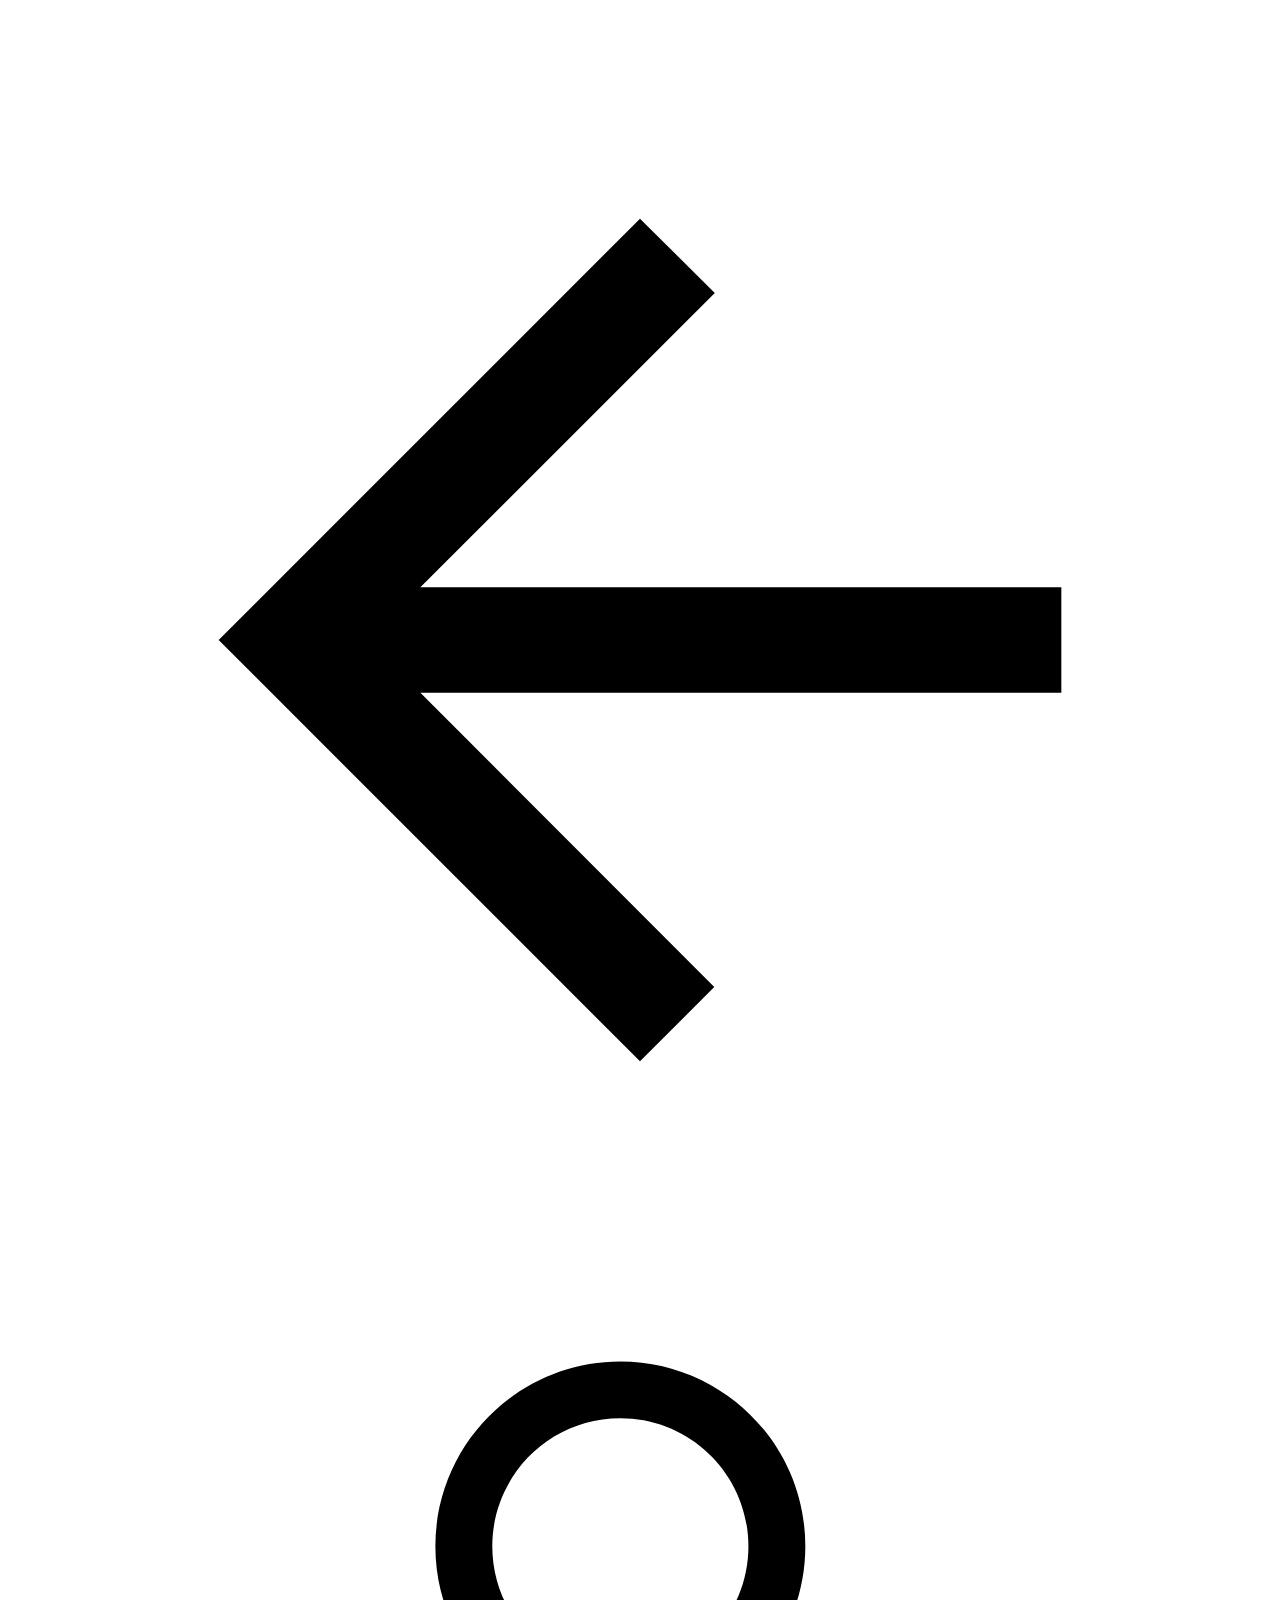
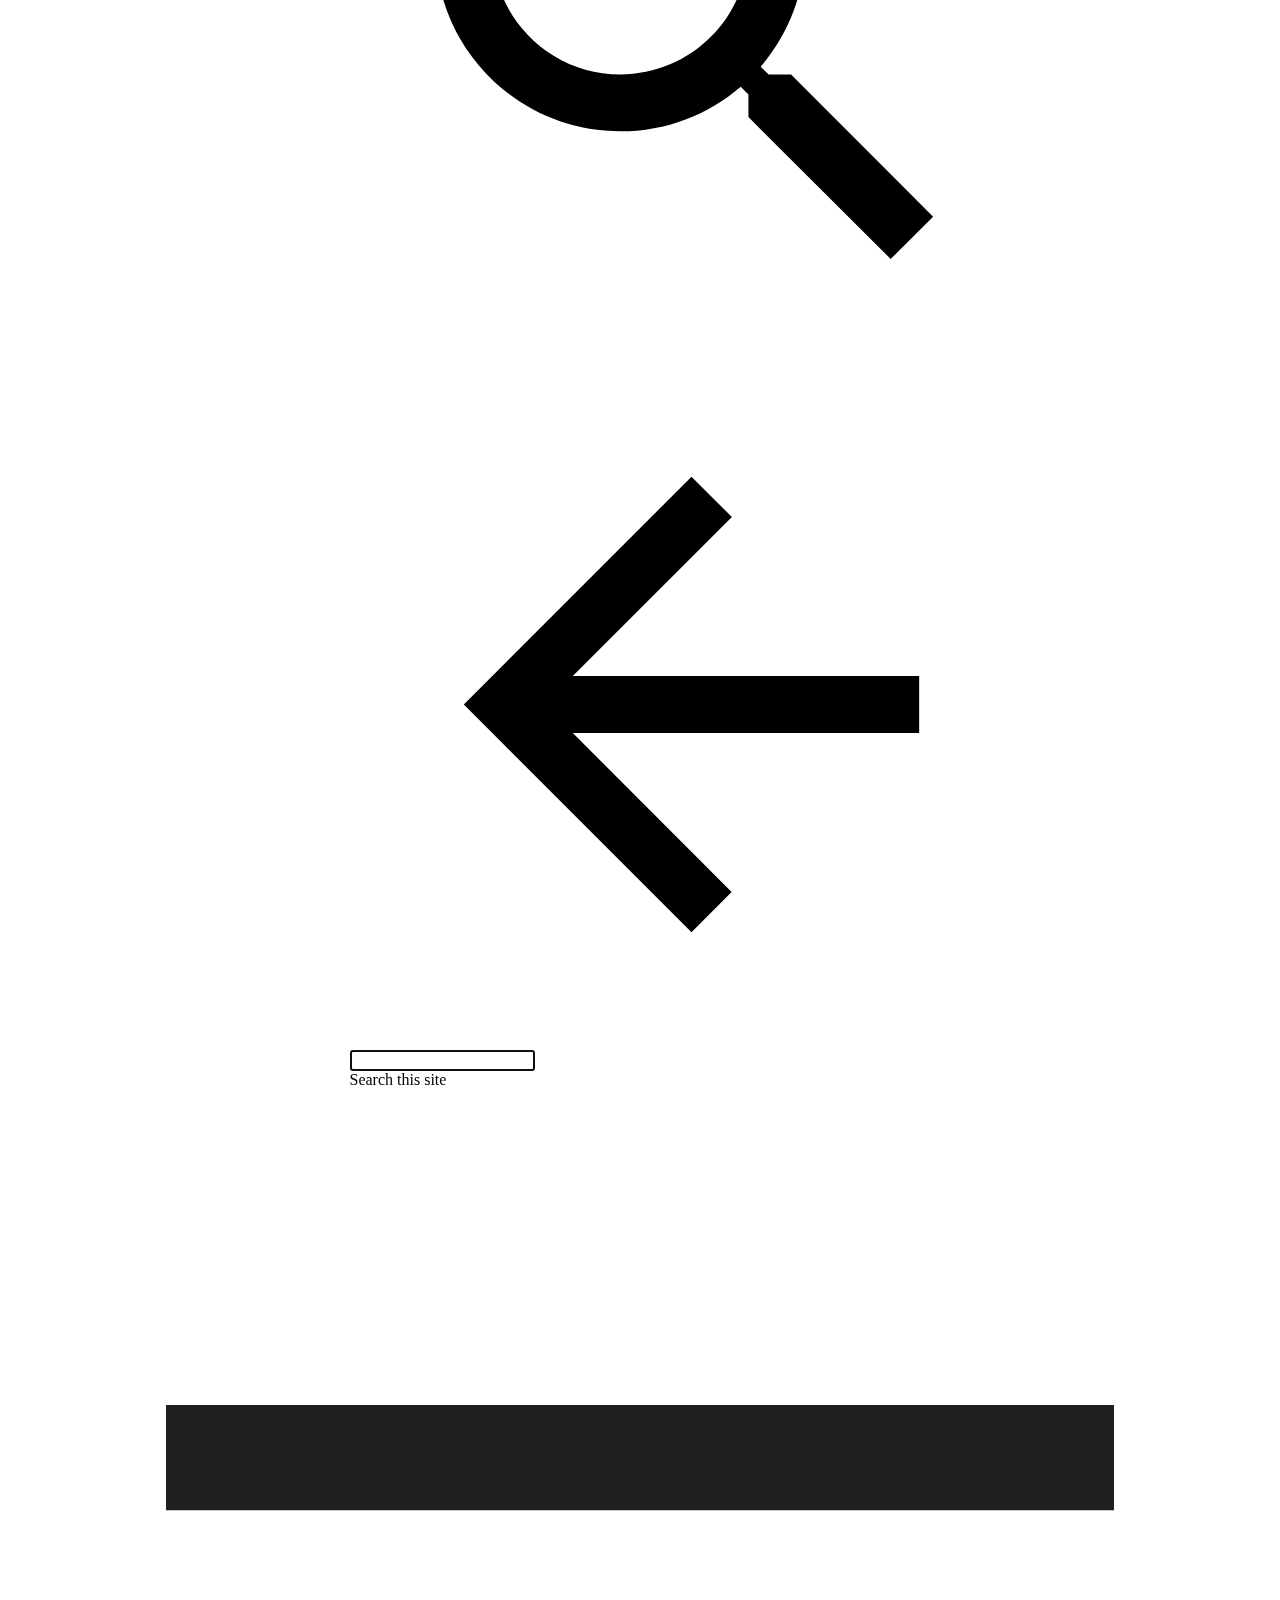
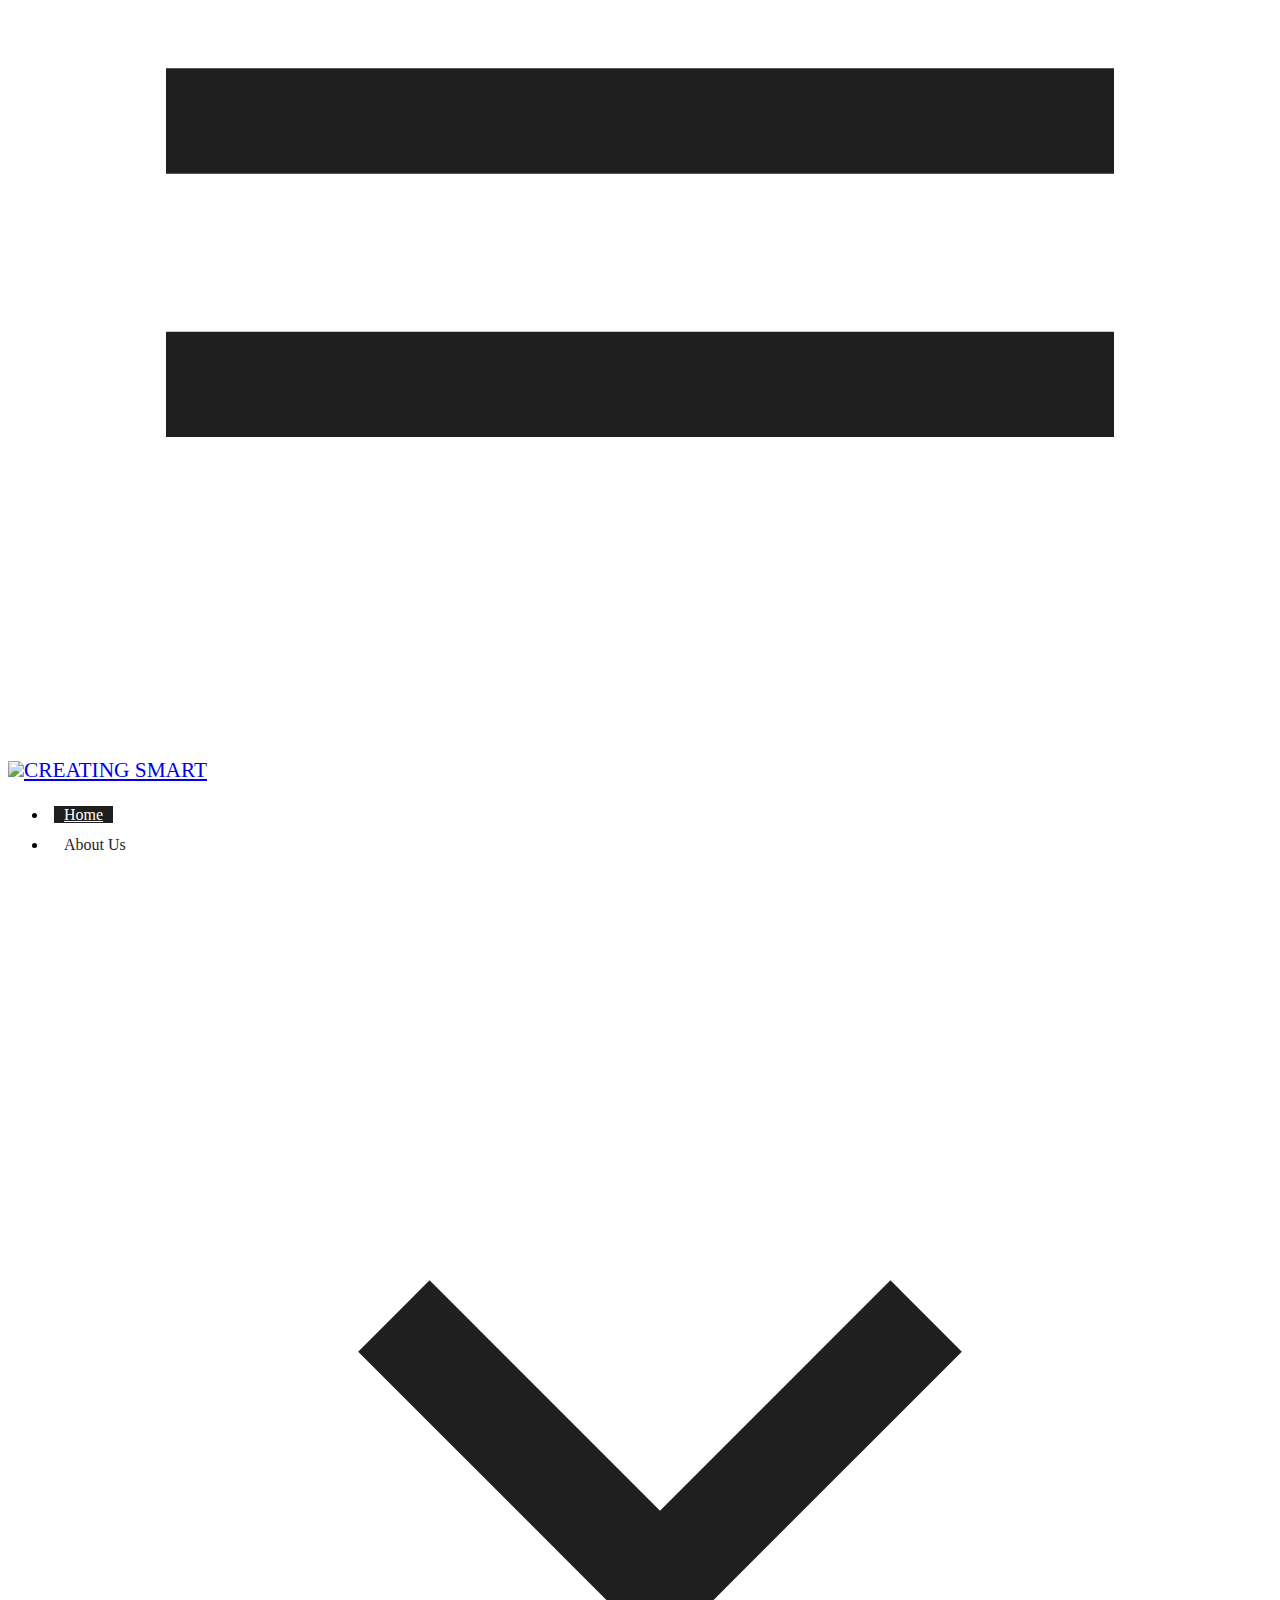
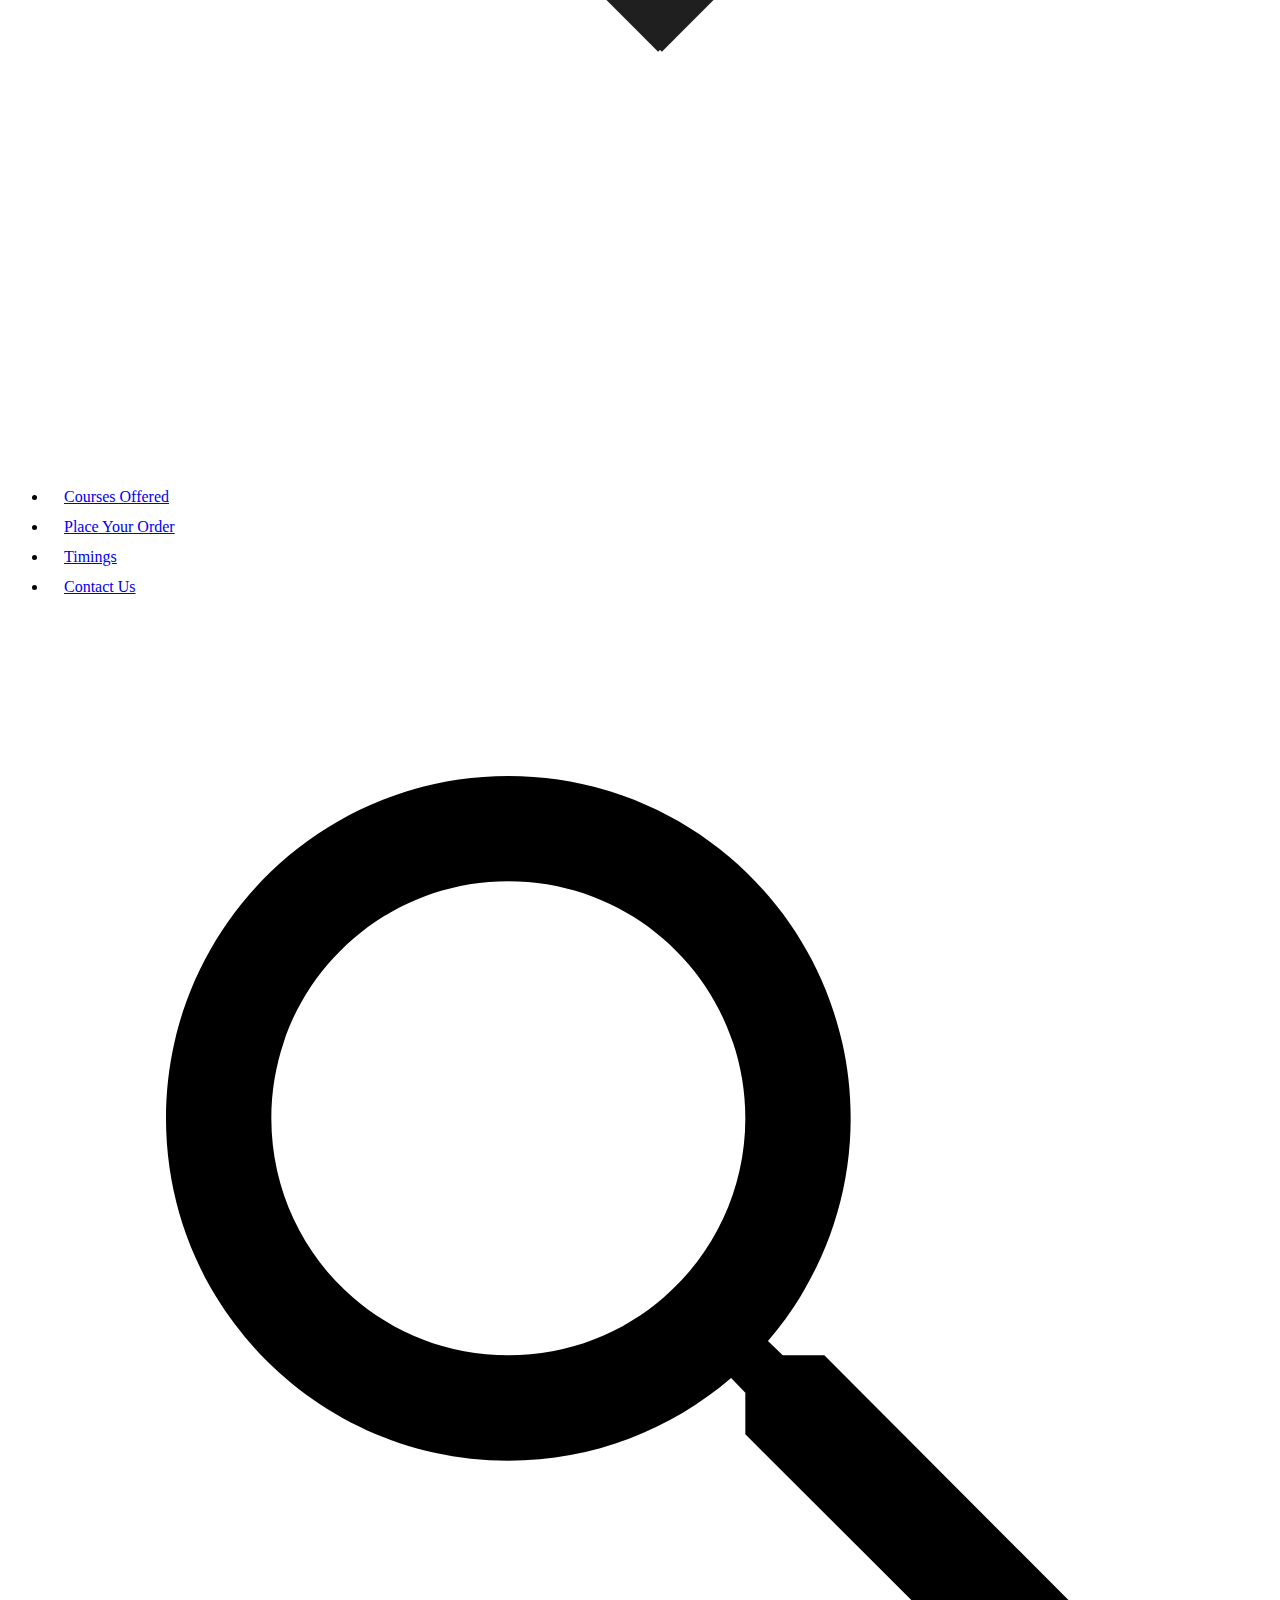
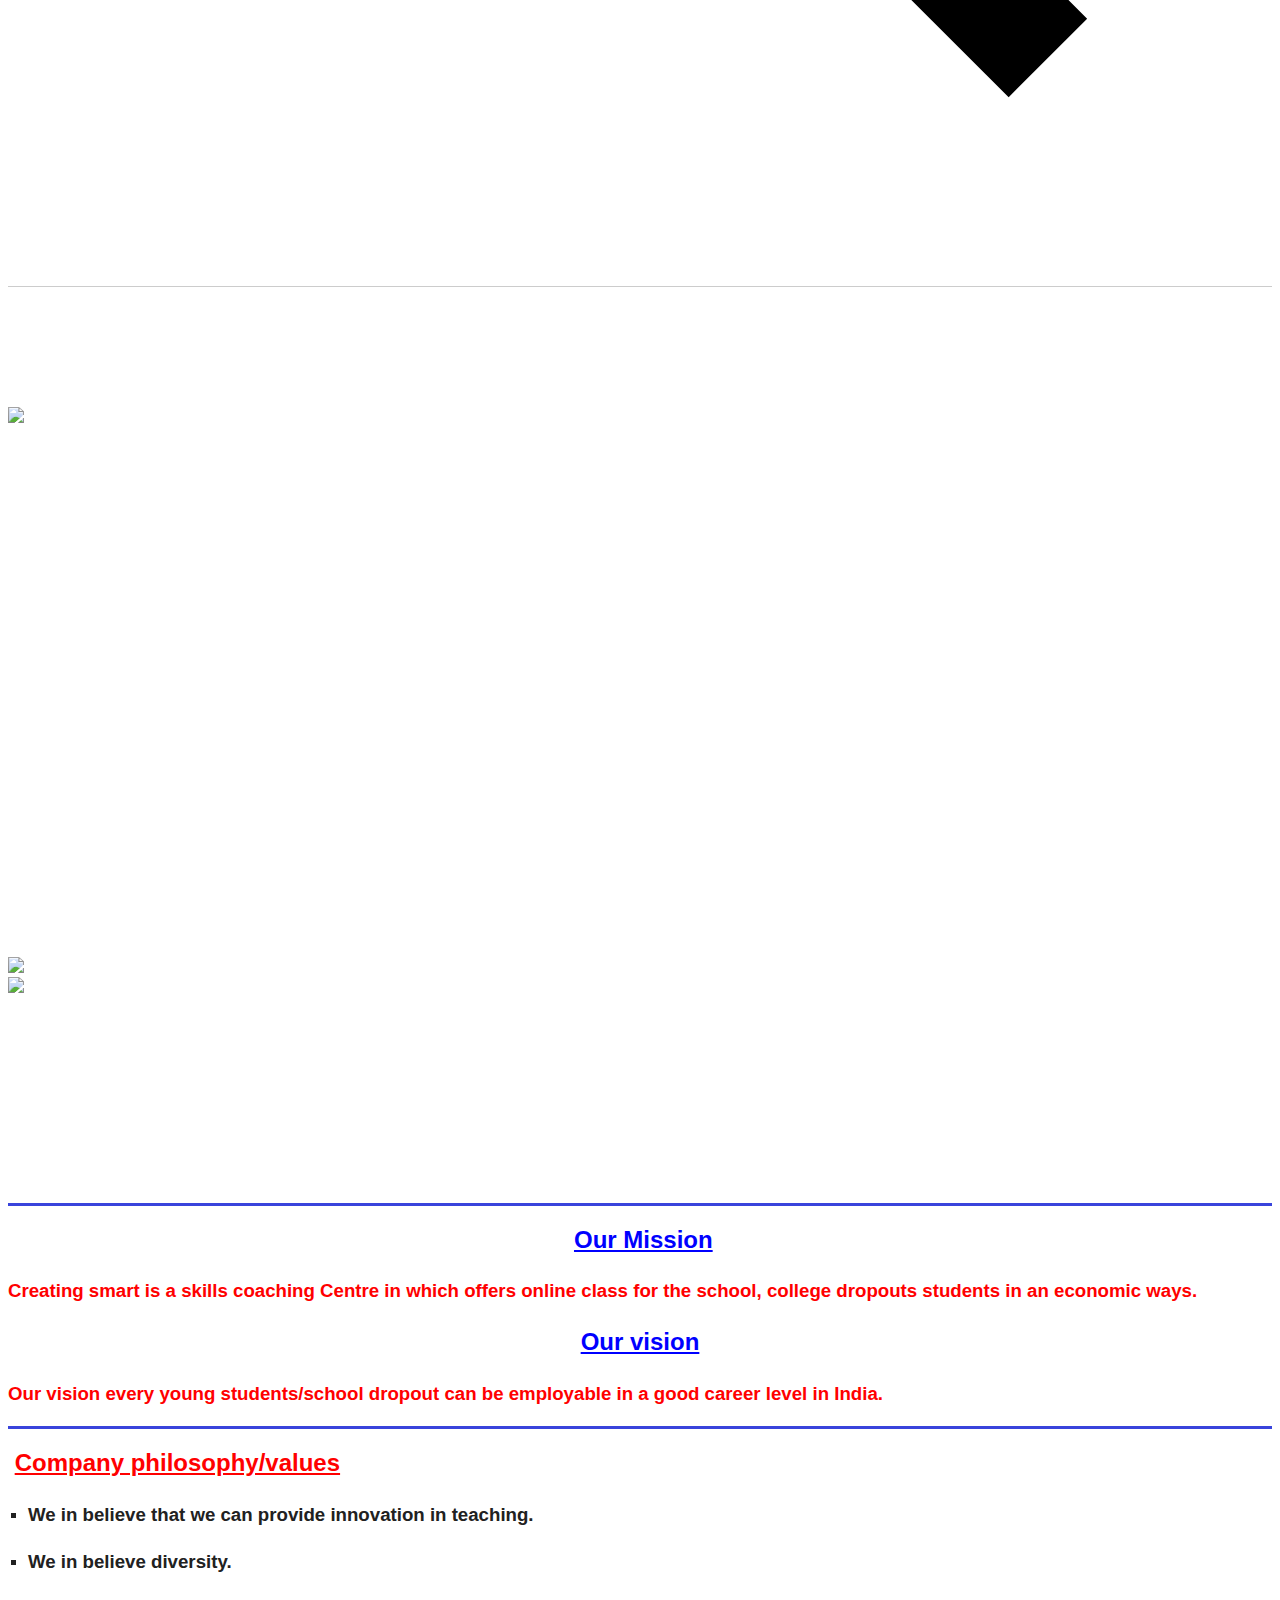
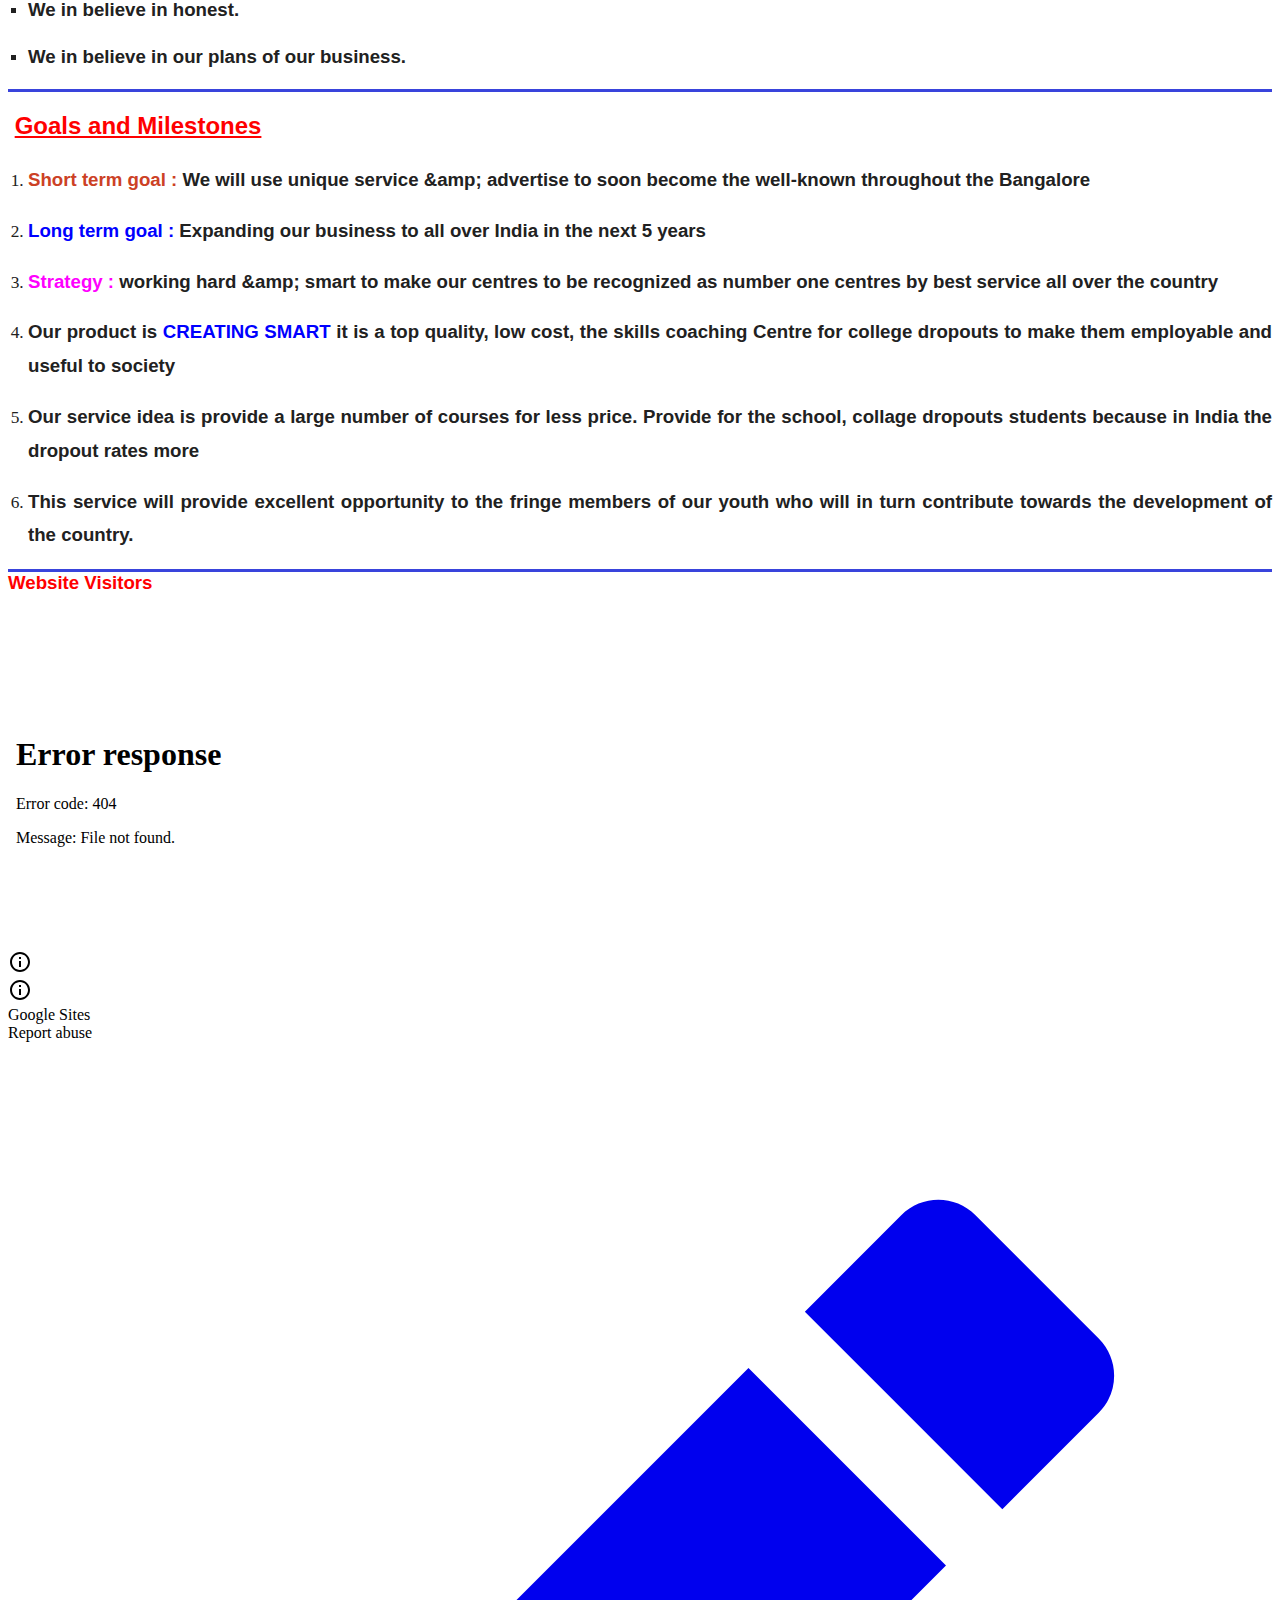
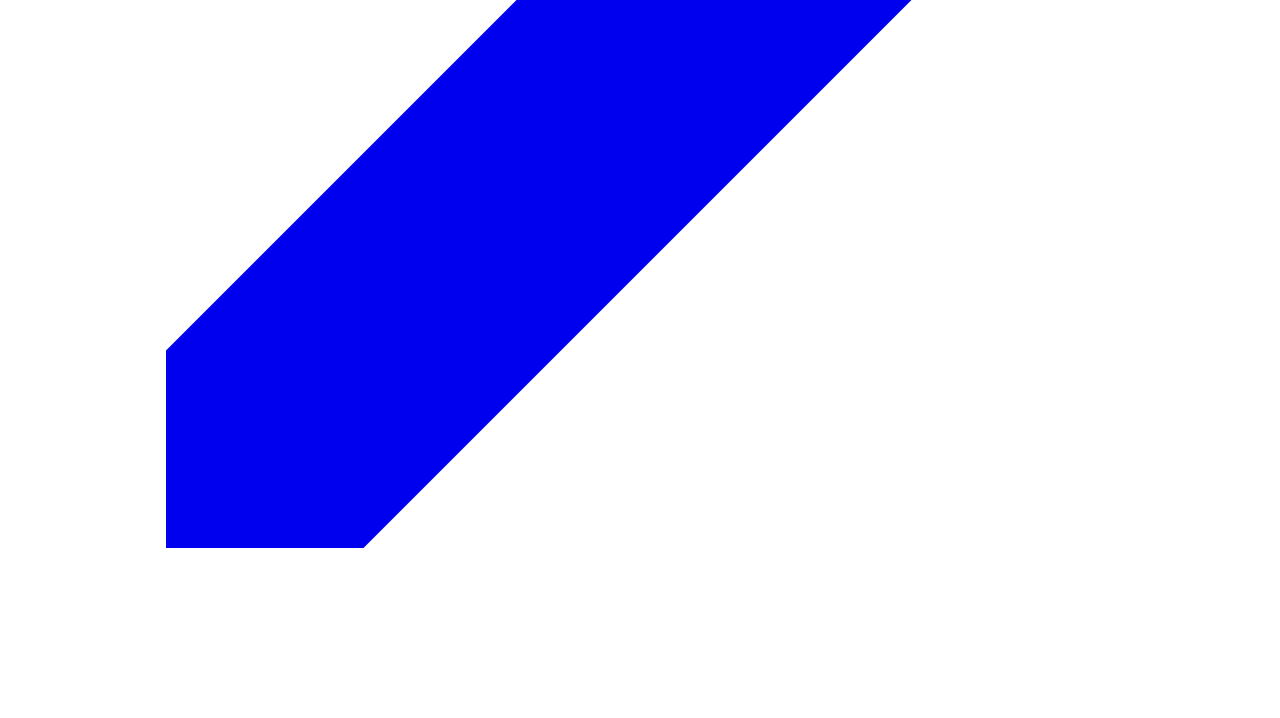
==== index.html @ b5cee9c7 "Add files via upload" ====
<!DOCTYPE html>
<!-- saved from url=(0053)https://sites.google.com/view/creating-smart-com/home -->
<html lang="en-GB" itemscope="" itemtype="http://schema.org/WebPage"><head><meta http-equiv="Content-Type" content="text/html; charset=UTF-8"><script src="./index_files/cb=gapi.loaded_1" nonce="" async=""></script><script src="./index_files/cb=gapi.loaded_0" nonce="" async=""></script><script nonce="">var DOCS_timing={}; DOCS_timing['sl']=new Date().getTime();</script><script nonce="">function _DumpException(e) {throw e;}</script><script nonce="">_docs_flag_initialData={"atari-emtpr":false,"atari-ebidm":true,"atari-ebids":true,"atari-edtm":true,"atari-eibrm":false,"atari-ectm":false,"atari-ects":false,"atari-ebam":false,"docs-text-elei":false,"docs-text-usc":true,"atari-bae":false,"docs-text-emmkc":false,"docs-text-etsrdpn":false,"docs-text-etsrds":false,"docs-text-erdfs":false,"docs-text-encps":false,"docs-text-eeves":false,"docs-text-endes":false,"docs-text-etocls":false,"docs-text-escpv":true,"docs-text-efts":false,"docs-text-ecfs":false,"docs-text-ecss":false,"docs-text-evs":false,"docs-text-etvs":false,"docs-text-etvls":false,"docs-text-ethples":false,"docs-text-echs":false,"docs-text-eessips":false,"docs-text-eesntps":false,"docs-text-eesss":false,"docs-text-etls":false,"docs-text-edctps":false,"docs-text-edctzs":false,"docs-text-eetsfem":false,"docs-text-eetpm":false,"docs-text-lns":false,"docs-text-edhcfs":false,"docs-text-ertkmcp":true,"docs-etshc":false,"docs-text-tbcb":2.0E7,"docs-text-ftls":true,"docs-efsmsdl":false,"docs-euoftm":false,"docs-text-etb":false,"docs-text-esbefr":false,"docs-text-etof":false,"docs-text-ipi":false,"docs-etbe":false,"docs-text-ehlb":false,"docs-text-epa":true,"docs-text-ecls":true,"docs-text-enbcr":false,"docs-text-svofc":false,"docs-sup":"","docs-eldi":false,"docs-eeii":false,"docs-dli":false,"docs-liap":"/logImpressions","ilcm":{"eui":"AHKXmL32AShxp2_3MviKknsvt77YBzjVOUv7NAApNjvJPzAUNWrp8PZZGbb8EPEj2j6jWCuSNd35","je":1,"sstu":1681846470579525,"si":"CLGqyKuWtP4CFcLITwod3kgOFA","gsc":null,"ei":[5703839,5704621,5706832,5706836,5707711,5735806,5737441,5737800,5738529,5740814,5743124,5747263,5748029,5752694,5753329,5754229,5754594,5760348,5760827,5762729,5764268,5765551,5766777,5767851,5770435,5773678,5774347,5776517,5776917,5777194,14101306,14101502,14101510,14101534,49369425,49372443,49375322,49376001,49378889,49451559,49453045,49472071,49474087,49512373,49622831,49623181,49624080,49644023,49648914,49654053,49700904,49765382,49816165,49822929,49823172,49824163,49837788,49839579,49842863,49898325,49924714,50022334,50127540,50166959,50168315,50174666,50224286,50263472,50291080,50313182,50322323,50347762,50455861,50468101],"crc":0,"cvi":[]},"docs-ccdil":false,"docs-eil":true,"docs-eoi":false,"info_params":{"token":"AHL0AtIN_1M708xyo_J7wq3D46eQuGZMNg:1681846470503"},"atari-jefp":"/_/view/jserror","docs-jern":"view","atari-rhpp":"/_/view","docs-eeytpgc":true,"docs-feytpgc":false,"docs-ecuach":false,"docs-cclt":2033,"docs-ecci":false,"docs-esi":false,"docs-eytpgcv":0}; _docs_flag_cek= null ; if (window['DOCS_timing']) {DOCS_timing['ifdld']=new Date().getTime();}</script><meta name="viewport" content="width=device-width, initial-scale=1"><meta http-equiv="X-UA-Compatible" content="IE=edge"><meta name="referrer" content="strict-origin-when-cross-origin"><link rel="icon" href="https://lh4.googleusercontent.com/TQi5R225EiyF4fzJp82JANGHtv7WZdp-PP_KTDg8T41dUvfLJlnlsFz-GsJU54sRblmxN0y9GPeOIJPhYAp_M8Z5-kVVkFNn6RFHr5oSchVSxxA"><meta property="og:title" content="CREATING SMART"><meta property="og:type" content="website"><meta property="og:url" content="https://sites.google.com/view/creating-smart-com/home"><meta property="og:description" content="EXECUTIVE SUMMARY
"><meta itemprop="name" content="CREATING SMART"><meta itemprop="description" content="EXECUTIVE SUMMARY
"><meta itemprop="url" content="https://sites.google.com/view/creating-smart-com/home"><meta itemprop="thumbnailUrl" content="https://lh6.googleusercontent.com/H7VBA5nGLVEiIwGWvSmyDWpiTeGuT1wK4qwZ_gGqwZ9768QZY8skmjBUwNfn01PwHdK7lKZwQ8cbeM8Uf-yXVmo=w16383"><meta itemprop="image" content="https://lh6.googleusercontent.com/H7VBA5nGLVEiIwGWvSmyDWpiTeGuT1wK4qwZ_gGqwZ9768QZY8skmjBUwNfn01PwHdK7lKZwQ8cbeM8Uf-yXVmo=w16383"><meta itemprop="imageUrl" content="https://lh6.googleusercontent.com/H7VBA5nGLVEiIwGWvSmyDWpiTeGuT1wK4qwZ_gGqwZ9768QZY8skmjBUwNfn01PwHdK7lKZwQ8cbeM8Uf-yXVmo=w16383"><meta property="og:image" content="https://lh6.googleusercontent.com/H7VBA5nGLVEiIwGWvSmyDWpiTeGuT1wK4qwZ_gGqwZ9768QZY8skmjBUwNfn01PwHdK7lKZwQ8cbeM8Uf-yXVmo=w16383"><link href="./index_files/css" rel="stylesheet" nonce=""><link href="./index_files/css(1)" rel="stylesheet" nonce=""><link href="./index_files/css(2)" rel="stylesheet" nonce=""><style nonce="">@media only screen and (max-width: 479px){.FdCeP{font-size: 33.0pt;}}@media only screen and (min-width: 480px) and (max-width: 767px){.FdCeP{font-size: 41.0pt;}}@media only screen and (min-width: 768px) and (max-width: 1279px){.FdCeP{font-size: 48.0pt;}}@media only screen and (min-width: 1280px){.FdCeP{font-size: 48.0pt;}}@media only screen and (max-width: 479px){.jgG6ef{font-size: 17.0pt;}}@media only screen and (min-width: 480px) and (max-width: 767px){.jgG6ef{font-size: 17.0pt;}}@media only screen and (min-width: 768px) and (max-width: 1279px){.jgG6ef{font-size: 18.0pt;}}@media only screen and (min-width: 1280px){.jgG6ef{font-size: 18.0pt;}}</style><link rel="stylesheet" href="./index_files/rs=AGEqA5nuY2bdIAWzHWG1XfqrLDfnnaXmgg" data-id="_cl" nonce=""><script nonce=""></script><title>CREATING SMART</title><style jsname="ptDGoc" nonce="">.ImnMyf{background-color: rgba(255,255,255,1); color: rgba(33,33,33,1);}.Vs12Bd{background-color: rgba(244,244,244,1); color: rgba(8,21,211,1);}.S5d9Rd{background-color: rgba(8,21,211,1); color: rgba(255,255,255,1);}.O13XJf{height: 340px; padding-bottom: 56px; padding-top: 56px;}.O13XJf .IFuOkc{background-image: url(https://ssl.gstatic.com/atari/images/impression-header.png);}.O13XJf .IFuOkc:before{background-color: rgba(33,33,33,1); opacity: 0.5; display: block;}.O13XJf .zfr3Q{color: rgba(255,255,255,1);}.O13XJf .qnVSj{color: rgba(255,255,255,1);}.O13XJf .Glwbz{color: rgba(255,255,255,1);}.O13XJf .qLrapd{color: rgba(255,255,255,1);}.O13XJf .aHM7ed{color: rgba(255,255,255,1);}.O13XJf .NHD4Gf{color: rgba(255,255,255,1);}.O13XJf .QmpIrf{background-color: rgba(255,255,255,1); border-color: rgba(8,21,211,1); color: rgba(8,21,211,1); font-family: Bitter; font-size: 13pt; line-height: 22px;}@media only screen and (max-width: 479px){.O13XJf .QmpIrf{font-size: 13pt;}}@media only screen and (min-width: 480px) and (max-width: 767px){.O13XJf .QmpIrf{font-size: 13pt;}}@media only screen and (max-width: 479px){.O13XJf{height: 250px;}}.SBrW1{height: 430px; padding-bottom: 120px; padding-top: 120px;}.Wew9ke{fill: rgba(255,255,255,1);}.YTv4We.chg4Jd:focus:before{border-color: rgba(31,31,31,1); display: block;}.KJll8d{background-color: rgba(255,255,255,1);}.fOU46b .YSH9J{color: rgba(255,255,255,1);}.fOU46b .iWs3gf.chg4Jd:focus{background-color: rgba(255,255,255,0.1199999973);}.fOU46b .Mz8gvb{color: rgba(255,255,255,1);}.fOU46b .Mz8gvb.chg4Jd:focus:before{border-color: rgba(255,255,255,1); display: block;}.fOU46b .G8QRnc .Mz8gvb{color: rgba(31,31,31,1);}.fOU46b .G8QRnc .Mz8gvb.chg4Jd:focus:before{border-color: rgba(31,31,31,1); display: block;}.fOU46b .G8QRnc .YSH9J{color: rgba(31,31,31,1);}.fOU46b .G8QRnc .KJll8d{background-color: rgba(31,31,31,1);}.fOU46b .usN8rf .YSH9J{color: rgba(31,31,31,1);}.fOU46b .usN8rf .KJll8d{background-color: rgba(31,31,31,1);}.fOU46b .usN8rf .Mz8gvb{color: rgba(31,31,31,1);}.fOU46b .aCIEDd .YSH9J{color: rgba(8,21,211,1);}.fOU46b .aCIEDd .KJll8d{background-color: rgba(8,21,211,1);}.fOU46b .aCIEDd .Mz8gvb{color: rgba(8,21,211,1);}.fOU46b .a3ETed .YSH9J{color: rgba(255,255,255,1);}.fOU46b .a3ETed .KJll8d{background-color: rgba(255,255,255,1);}.fOU46b .a3ETed .Mz8gvb{color: rgba(255,255,255,1);}.fOU46b .zDUgLc{opacity: 0;}.fOU46b .LBrwzc .zDUgLc{opacity: 1; border-bottom-style: none;}.fOU46b .GBy4H .zDUgLc{opacity: 1;}@media only screen and (min-width: 1280px){.XeSM4.b2Iqye.fOU46b .LBrwzc .tCHXDc{color: rgba(255,255,255,1);}}.XeSM4.b2Iqye.fOU46b .LBrwzc .iWs3gf.chg4Jd:focus{background-color: rgba(255,255,255,0.1199999973);}@media only screen and (min-width: 1280px){.KuNac.b2Iqye.fOU46b .GBy4H .tCHXDc{color: rgba(31,31,31,1);}}.KuNac.b2Iqye.fOU46b .GBy4H .iWs3gf.chg4Jd:focus{background-color: rgba(31,31,31,0.1199999973);}@media only screen and (min-width: 1280px){.KuNac.yMcSQd.fOU46b .GBy4H .tCHXDc{color: rgba(255,255,255,1);}}.KuNac.yMcSQd.fOU46b .iWs3gf.chg4Jd:focus{background-color: rgba(255,255,255,0.1199999973);}@media only screen and (min-width: 1280px){.XeSM4.yMcSQd.fOU46b .LBrwzc .tCHXDc{color: rgba(31,31,31,1);}}.XeSM4.yMcSQd.fOU46b .LBrwzc .iWs3gf.chg4Jd:focus{background-color: rgba(31,31,31,0.1199999973);}.LBrwzc .oNsfjf{color: rgba(31,31,31,1);}.LBrwzc .YSH9J{color: rgba(31,31,31,1);}.LBrwzc .YTv4We.chg4Jd:focus:before{border-color: rgba(31,31,31,1); display: block;}.LBrwzc .oNsfjf.Zjiec{color: rgba(31,31,31,1);}.LBrwzc .zDUgLc{border-bottom-color: rgba(204,204,204,1); border-bottom-width: 1px; border-bottom-style: solid;}.GBy4H .oNsfjf{color: rgba(255,255,255,1);}.GBy4H .YSH9J{color: rgba(255,255,255,1);}.GBy4H .YTv4We.chg4Jd:focus:before{border-color: rgba(255,255,255,1); display: block;}.GBy4H .wgxiMe{background-color: rgba(0,0,0,1);}.GBy4H .oNsfjf.Zjiec{color: rgba(255,255,255,1);}.JzO0Vc{background-color: rgba(247,247,247,1);}.M63kCb{background-color: rgba(255,255,255,1);}.zfr3Q{font-family: Bitter; color: rgba(33,33,33,1); font-size: 13pt; line-height: 1.6; margin-top: 15px;}.qnVSj{color: rgba(33,33,33,1);}.Glwbz{color: rgba(33,33,33,1);}.dhtgD{text-decoration: underline;}.dhtgD:hover{color: rgba(8,21,211,1);}.dhtgD:active{color: rgba(8,21,211,1);}.duRjpb{font-family: Bitter; font-size: 38pt; line-height: 1.23; font-weight: 400; color: rgba(31,31,31,1); margin-top: 20px; text-transform: none;}.Ap4VC{margin-bottom: -20px;}.qLrapd{color: rgba(31,31,31,1);}.JYVBee{font-family: Bitter; font-size: 29pt; line-height: 1.42; font-weight: 400; color: rgba(31,31,31,1); margin-top: 20px; text-transform: none;}.CobnVe{margin-bottom: -20px;}.aHM7ed{color: rgba(31,31,31,1);}.OmQG5e{font-family: Bitter; font-size: 18pt; line-height: 1.3; margin-top: 20px; font-weight: 400; color: rgba(8,21,211,1);}.GV3q8e{margin-bottom: -20px;}.NHD4Gf{color: rgba(8,21,211,1);}.duRjpb .OUGEr{color: rgba(31,31,31,1);}.JYVBee .OUGEr{color: rgba(31,31,31,1);}.OmQG5e .OUGEr{color: rgba(8,21,211,1);}.TMjjoe{font-family: Bitter; font-size: 9pt; line-height: 1.2; margin-top: 0px;}.rysYnb{background-color: rgba(247,247,247,1); padding-left: 50px; width: 256px;}.Zjiec{font-family: Bitter; font-weight: 400; font-size: 20pt; line-height: 1.2; margin-top: 48px; margin-left: 48px; margin-bottom: 62px; margin-right: 32px;}.oNsfjf.Zjiec{color: rgba(8,21,211,1);}.XMyrgf{margin-top: 48px; margin-left: 48px; margin-bottom: 0px; margin-right: 32px;}.PsKE7e{font-family: Bitter; font-weight: 400; font-size: 12pt; padding-left: 6px; padding-right: 6px;}.rysYnb .mohMlc:hover{background-color: rgba(0,0,0,1);}.lhZOrc .aJHbb{background-color: rgba(31,31,31,1); color: rgba(255,255,255,1);}.oNsfjf{color: rgba(31,31,31,1);}.YSH9J{color: rgba(31,31,31,1);}.iWs3gf.chg4Jd:focus{background-color: rgba(31,31,31,0.1199999973);}.zDUgLc{background-color: rgba(255,255,255,1); opacity: 1;}.TlfmSc{font-family: Bitter; font-weight: 400; font-size: 16pt; line-height: 1.26;}.u5fiyc{line-height: 1.88;}.jgXgSe{font-family: Bitter; font-weight: 400; font-size: 12pt; line-height: 1.88; padding-left: 10px; padding-right: 10px;}.lhZOrc{font-weight: 600;}.M9vuGd .jgXgSe{background-color: rgba(31,31,31,1); color: rgba(255,255,255,1);}.eWDljc{background-color: rgba(247,247,247,1); padding-bottom: 28px;}.IKA38e{padding-left: 36px; margin-top: 20px;}.hDrhEe{font-family: Bitter; margin-left: 12px; margin-right: 12px; padding-right: 6px; padding-left: 6px; display: inline-block; max-width: 90%;}.baH5ib .hDrhEe{margin-left: 4px; padding-left: 6px;}.iwQgFb{background-color: rgba(8,21,211,1); opacity: 0.8; height: 3px; margin-top: 8px;}.ySLm4c{font-family: Bitter;}.CbiMKe{background-color: rgba(8,21,211,1);}.QmpIrf{background-color: rgba(8,21,211,1); border-color: rgba(255,255,255,1); color: rgba(255,255,255,1); font-family: Bitter; font-size: 13pt; line-height: 22px;}.qeLZfd:before{background-color: rgba(237,237,237,1); display: block;}.qeLZfd .iwQgFb{background-color: rgba(8,21,211,1); opacity: 1;}.qeLZfd .dhtgD:hover{color: rgba(8,21,211,1);}.qeLZfd .duRjpb{color: rgba(8,21,211,1);}.qeLZfd .qLrapd{color: rgba(8,21,211,1);}.qeLZfd .JYVBee{color: rgba(8,21,211,1);}.qeLZfd .aHM7ed{color: rgba(8,21,211,1);}.qeLZfd .OmQG5e{color: rgba(8,21,211,1);}.qeLZfd .NHD4Gf{color: rgba(8,21,211,1);}.qeLZfd .duRjpb .OUGEr{color: rgba(8,21,211,1);}.qeLZfd .JYVBee .OUGEr{color: rgba(8,21,211,1);}.qeLZfd .OmQG5e .OUGEr{color: rgba(8,21,211,1);}.lQAHbd:before{background-color: rgba(8,21,211,1); display: block;}.lQAHbd .iwQgFb{background-color: rgba(255,255,255,1); opacity: 1;}.lQAHbd .QmpIrf{background-color: rgba(255,255,255,1); border-color: rgba(8,21,211,1); color: rgba(8,21,211,1); font-family: Bitter; font-size: 13pt; line-height: 22px;}.lQAHbd .CbiMKe{background-color: rgba(255,255,255,1);}@media only screen and (max-width: 479px){.lQAHbd .QmpIrf{font-size: 13pt;}}@media only screen and (min-width: 480px) and (max-width: 767px){.lQAHbd .QmpIrf{font-size: 13pt;}}.lQAHbd .zfr3Q{color: rgba(255,255,255,1);}.lQAHbd .qnVSj{color: rgba(255,255,255,1);}.lQAHbd .Glwbz{color: rgba(255,255,255,1);}.lQAHbd .dhtgD:hover{color: rgba(255,255,255,1); opacity: 0.7;}.lQAHbd .duRjpb{color: rgba(255,255,255,1);}.lQAHbd .qLrapd{color: rgba(255,255,255,1);}.lQAHbd .JYVBee{color: rgba(255,255,255,1);}.lQAHbd .aHM7ed{color: rgba(255,255,255,1);}.lQAHbd .OmQG5e{color: rgba(255,255,255,1);}.lQAHbd .NHD4Gf{color: rgba(255,255,255,1);}.lQAHbd .duRjpb .OUGEr{color: rgba(255,255,255,1);}.lQAHbd .JYVBee .OUGEr{color: rgba(255,255,255,1);}.lQAHbd .OmQG5e .OUGEr{color: rgba(255,255,255,1);}.IFuOkc .dhtgD:hover{color: rgba(8,21,211,1);}.LB7kq .dhtgD:hover{color: rgba(8,21,211,1);}.LB7kq .baZpAe .duRjpb{padding-bottom: 20px;}.LB7kq .duRjpb:not(.TYR86d):first-child:before{border-bottom-width: 12px; border-bottom-style: solid; border-bottom-color: rgba(8,21,211,1); display: block;}.LB7kq .duRjpb{font-size: 60pt; line-height: 1.2; font-weight: 400; padding-bottom: 20px;}@media only screen and (max-width: 479px){.LB7kq .duRjpb{font-size: 39pt;}}@media only screen and (min-width: 480px) and (max-width: 767px){.LB7kq .duRjpb{font-size: 51pt;}}.LB7kq .JYVBee{font-size: 29pt; line-height: 1.18;}@media only screen and (max-width: 479px){.LB7kq .JYVBee{font-size: 22pt;}}@media only screen and (min-width: 480px) and (max-width: 767px){.LB7kq .JYVBee{font-size: 26pt;}}.gk8rDe .duRjpb{font-size: 48pt;}@media only screen and (max-width: 479px){.gk8rDe .duRjpb{font-size: 32pt;}}@media only screen and (min-width: 480px) and (max-width: 767px){.gk8rDe .duRjpb{font-size: 41pt;}}.cJgDec .zfr3Q{color: rgba(255,255,255,1);}.cJgDec .zfr3Q .OUGEr{color: rgba(255,255,255,1);}.cJgDec .qnVSj{color: rgba(255,255,255,1);}.cJgDec .Glwbz{color: rgba(255,255,255,1);}.cJgDec .qLrapd{color: rgba(255,255,255,1);}.cJgDec .aHM7ed{color: rgba(255,255,255,1);}.cJgDec .NHD4Gf{color: rgba(255,255,255,1);}.cJgDec .IFuOkc:before{background-color: rgba(33,33,33,1); opacity: 0.5; display: block;}.cJgDec .QmpIrf{background-color: rgba(255,255,255,1); border-color: rgba(8,21,211,1); color: rgba(8,21,211,1); font-family: Bitter; font-size: 13pt; line-height: 22px;}@media only screen and (max-width: 479px){.cJgDec .QmpIrf{font-size: 13pt;}}@media only screen and (min-width: 480px) and (max-width: 767px){.cJgDec .QmpIrf{font-size: 13pt;}}.tpmmCb .zfr3Q{color: rgba(31,31,31,1);}.tpmmCb .zfr3Q .OUGEr{color: rgba(31,31,31,1);}.tpmmCb .qnVSj{color: rgba(31,31,31,1);}.tpmmCb .Glwbz{color: rgba(31,31,31,1);}.tpmmCb .qLrapd{color: rgba(31,31,31,1);}.tpmmCb .aHM7ed{color: rgba(31,31,31,1);}.tpmmCb .NHD4Gf{color: rgba(31,31,31,1);}.tpmmCb .IFuOkc:before{background-color: rgba(255,255,255,1); display: block;}.tpmmCb .Wew9ke{fill: rgba(31,31,31,1);}.tpmmCb .QmpIrf{background-color: rgba(255,255,255,1); border-color: rgba(8,21,211,1); color: rgba(8,21,211,1); font-family: Bitter; font-size: 13pt; line-height: 22px;}@media only screen and (max-width: 479px){.tpmmCb .QmpIrf{font-size: 13pt;}}@media only screen and (min-width: 480px) and (max-width: 767px){.tpmmCb .QmpIrf{font-size: 13pt;}}.gk8rDe{padding-top: 60px;}.gk8rDe .zfr3Q{color: rgba(31,31,31,1);}.gk8rDe .OmQG5e{color: rgba(31,31,31,1);}.gk8rDe .NHD4Gf{color: rgba(31,31,31,1);}.gk8rDe .QmpIrf{background-color: rgba(8,21,211,1); border-color: rgba(255,255,255,1); color: rgba(255,255,255,1); font-family: Bitter; font-size: 13pt; line-height: 22px;}@media only screen and (max-width: 479px){.gk8rDe .QmpIrf{font-size: 13pt;}}@media only screen and (min-width: 480px) and (max-width: 767px){.gk8rDe .QmpIrf{font-size: 13pt;}}@media only screen and (max-width: 479px){.gk8rDe{padding-top: 32px; padding-bottom: 32px;}}.PsKE7e:hover{opacity: 0.7;}.BFDQOb:hover{opacity: 0.7;}.wgxiMe{background-color: rgba(247,247,247,1);}.xkUom{border-color: rgba(8,21,211,1); color: rgba(8,21,211,1); font-family: Bitter; font-size: 13pt; line-height: 22px;}.xkUom:hover{background-color: rgba(31,31,31,0.1000000015);}.KjwKmc{color: rgba(8,21,211,1); font-family: Bitter; font-size: 13pt; line-height: 22px;}.KjwKmc:hover{background-color: rgba(31,31,31,0.1000000015);}.lQAHbd .xkUom{border-color: rgba(255,255,255,1); color: rgba(255,255,255,1); font-family: Bitter; font-size: 13pt; line-height: 22px;}.lQAHbd .xkUom:hover{background-color: rgba(255,255,255,0.1000000015);}.lQAHbd .KjwKmc{color: rgba(255,255,255,1); font-family: Bitter; font-size: 13pt; line-height: 22px;}.lQAHbd .KjwKmc:hover{background-color: rgba(255,255,255,0.1000000015);}@media only screen and (max-width: 479px){.lQAHbd .xkUom{font-size: 13pt;}}@media only screen and (min-width: 480px) and (max-width: 767px){.lQAHbd .xkUom{font-size: 13pt;}}@media only screen and (max-width: 479px){.lQAHbd .KjwKmc{font-size: 13pt;}}@media only screen and (min-width: 480px) and (max-width: 767px){.lQAHbd .KjwKmc{font-size: 13pt;}}.lQAHbd .Mt0nFe{border-color: rgba(255,255,255,0.200000003);}.cJgDec .xkUom{border-color: rgba(255,255,255,1); color: rgba(255,255,255,1); font-family: Bitter; font-size: 13pt; line-height: 22px;}.cJgDec .xkUom:hover{background-color: rgba(255,255,255,0.1000000015);}.cJgDec .KjwKmc{color: rgba(255,255,255,1); font-family: Bitter; font-size: 13pt; line-height: 22px;}.cJgDec .KjwKmc:hover{background-color: rgba(255,255,255,0.1000000015);}@media only screen and (max-width: 479px){.cJgDec .xkUom{font-size: 13pt;}}@media only screen and (min-width: 480px) and (max-width: 767px){.cJgDec .xkUom{font-size: 13pt;}}@media only screen and (max-width: 479px){.cJgDec .KjwKmc{font-size: 13pt;}}@media only screen and (min-width: 480px) and (max-width: 767px){.cJgDec .KjwKmc{font-size: 13pt;}}.tpmmCb .xkUom{border-color: rgba(31,31,31,1); color: rgba(31,31,31,1); font-family: Bitter; font-size: 13pt; line-height: 22px;}.tpmmCb .xkUom:hover{background-color: rgba(31,31,31,0.1000000015);}.tpmmCb .KjwKmc{color: rgba(31,31,31,1); font-family: Bitter; font-size: 13pt; line-height: 22px;}.tpmmCb .KjwKmc:hover{background-color: rgba(31,31,31,0.1000000015);}@media only screen and (max-width: 479px){.tpmmCb .xkUom{font-size: 13pt;}}@media only screen and (min-width: 480px) and (max-width: 767px){.tpmmCb .xkUom{font-size: 13pt;}}@media only screen and (max-width: 479px){.tpmmCb .KjwKmc{font-size: 13pt;}}@media only screen and (min-width: 480px) and (max-width: 767px){.tpmmCb .KjwKmc{font-size: 13pt;}}.gk8rDe .xkUom{border-color: rgba(8,21,211,1); color: rgba(8,21,211,1); font-family: Bitter; font-size: 13pt; line-height: 22px;}.gk8rDe .xkUom:hover{background-color: rgba(31,31,31,0.1000000015);}.gk8rDe .KjwKmc{color: rgba(8,21,211,1); font-family: Bitter; font-size: 13pt; line-height: 22px;}.gk8rDe .KjwKmc:hover{background-color: rgba(31,31,31,0.1000000015);}@media only screen and (max-width: 479px){.gk8rDe .xkUom{font-size: 13pt;}}@media only screen and (min-width: 480px) and (max-width: 767px){.gk8rDe .xkUom{font-size: 13pt;}}@media only screen and (max-width: 479px){.gk8rDe .KjwKmc{font-size: 13pt;}}@media only screen and (min-width: 480px) and (max-width: 767px){.gk8rDe .KjwKmc{font-size: 13pt;}}.O13XJf .xkUom{border-color: rgba(255,255,255,1); color: rgba(255,255,255,1); font-family: Bitter; font-size: 13pt; line-height: 22px;}.O13XJf .xkUom:hover{background-color: rgba(255,255,255,0.1000000015);}.O13XJf .KjwKmc{color: rgba(255,255,255,1); font-family: Bitter; font-size: 13pt; line-height: 22px;}.O13XJf .KjwKmc:hover{background-color: rgba(255,255,255,0.1000000015);}@media only screen and (max-width: 479px){.O13XJf .xkUom{font-size: 13pt;}}@media only screen and (min-width: 480px) and (max-width: 767px){.O13XJf .xkUom{font-size: 13pt;}}@media only screen and (max-width: 479px){.O13XJf .KjwKmc{font-size: 13pt;}}@media only screen and (min-width: 480px) and (max-width: 767px){.O13XJf .KjwKmc{font-size: 13pt;}}.Y4CpGd{font-family: Bitter; font-size: 13pt;}.CMArNe{background-color: rgba(237,237,237,1);}@media only screen and (max-width: 479px){.duRjpb{font-size: 27pt;}}@media only screen and (min-width: 480px) and (max-width: 767px){.duRjpb{font-size: 33pt;}}@media only screen and (max-width: 479px){.JYVBee{font-size: 22pt;}}@media only screen and (min-width: 480px) and (max-width: 767px){.JYVBee{font-size: 26pt;}}@media only screen and (max-width: 479px){.OmQG5e{font-size: 16pt;}}@media only screen and (min-width: 480px) and (max-width: 767px){.OmQG5e{font-size: 17pt;}}@media only screen and (max-width: 479px){.TMjjoe{font-size: 9pt;}}@media only screen and (min-width: 480px) and (max-width: 767px){.TMjjoe{font-size: 9pt;}}@media only screen and (max-width: 479px){.Zjiec{font-size: 17pt;}}@media only screen and (min-width: 480px) and (max-width: 767px){.Zjiec{font-size: 19pt;}}@media only screen and (max-width: 479px){.PsKE7e{font-size: 12pt;}}@media only screen and (min-width: 480px) and (max-width: 767px){.PsKE7e{font-size: 12pt;}}@media only screen and (max-width: 479px){.TlfmSc{font-size: 15pt;}}@media only screen and (min-width: 480px) and (max-width: 767px){.TlfmSc{font-size: 15pt;}}@media only screen and (max-width: 479px){.jgXgSe{font-size: 12pt;}}@media only screen and (min-width: 480px) and (max-width: 767px){.jgXgSe{font-size: 12pt;}}@media only screen and (max-width: 479px){.QmpIrf{font-size: 13pt;}}@media only screen and (min-width: 480px) and (max-width: 767px){.QmpIrf{font-size: 13pt;}}@media only screen and (max-width: 479px){.xkUom{font-size: 13pt;}}@media only screen and (min-width: 480px) and (max-width: 767px){.xkUom{font-size: 13pt;}}@media only screen and (max-width: 479px){.KjwKmc{font-size: 13pt;}}@media only screen and (min-width: 480px) and (max-width: 767px){.KjwKmc{font-size: 13pt;}}section[id="h.4a9d518ede350020_0"] .IFuOkc:before{opacity: 0.5;}section[id="h.3362346e3d12c940_19"] .IFuOkc:before{opacity: 0.0;}</style><script nonce="">_at_config = [null,"AIzaSyChg3MFqzdi1P5J-YvEyakkSA1yU7HRcDI","897606708560-a63d8ia0t9dhtpdt4i3djab2m42see7o.apps.googleusercontent.com",null,null,null,null,null,null,null,null,null,null,null,"SITES_%s",null,null,null,null,null,null,null,null,null,["AHKXmL32AShxp2_3MviKknsvt77YBzjVOUv7NAApNjvJPzAUNWrp8PZZGbb8EPEj2j6jWCuSNd35",1,"CLGqyKuWtP4CFcLITwod3kgOFA",1681846470579525,[5703839,5704621,5706832,5706836,5707711,5735806,5737441,5737800,5738529,5740814,5743124,5747263,5748029,5752694,5753329,5754229,5754594,5760348,5760827,5762729,5764268,5765551,5766777,5767851,5770435,5773678,5774347,5776517,5776917,5777194,14101306,14101502,14101510,14101534,49369425,49372443,49375322,49376001,49378889,49451559,49453045,49472071,49474087,49512373,49622831,49623181,49624080,49644023,49648914,49654053,49700904,49765382,49816165,49822929,49823172,49824163,49837788,49839579,49842863,49898325,49924714,50022334,50127540,50166959,50168315,50174666,50224286,50263472,50291080,50313182,50322323,50347762,50455861,50468101]],"AHL0AtIN_1M708xyo_J7wq3D46eQuGZMNg:1681846470503",null,null,null,0,null,null,null,null,null,null,null,null,null,"https://drive.google.com",null,null,null,null,null,null,null,null,null,0,1,null,null,null,null,null,null,null,null,null,null,null,null,null,null,null,null,null,null,null,null,null,null,null,null,null,null,null,null,null,null,null,null,null,null,null,null,null,null,null,null,null,null,null,null,null,null,"v2internal","https://docs.google.com",null,null,null,null,null,null,"https://sites.google.com/new/?authuser\u003d0",null,null,null,null,null,0,null,null,null,null,null,null,null,null,null,null,null,null,null,null,null,null,null,null,null,null,null,1,"",null,null,null,null,null,null,null,null,null,null,null,null,6,null,null,"https://accounts.google.com/o/oauth2/auth","https://accounts.google.com/o/oauth2/postmessageRelay",null,null,null,null,78,"https://sites.google.com/new/?authuser\u003d0\u0026usp\u003dviewer_footer\u0026authuser\u003d0",null,null,null,null,null,null,null,null,null,null,null,null,null,null,null,null,[],null,null,null,null,null,null,null,null,null,null,null,null,null,null,null,null,null,null,null,null,null,null,null,null,null,null,null,null,null,null,null,null,null,null,null,null,"https://www.gstatic.com/atari/embeds/7925c5f8e01bacb9b4b0a3783ae0b867/intermediate-frame-minified.html",0,null,"v2beta",null,null,null,null,null,null,4,"https://accounts.google.com/o/oauth2/iframe",null,null,null,null,null,null,"https://1984726865-atari-embeds.googleusercontent.com/embeds/16cb204cf3a9d4d223a0a3fd8b0eec5d/inner-frame-minified.html",null,null,null,null,null,null,null,null,null,null,null,null,null,null,null,null,null,null,null,null,null,null,null,null,null,null,null,null,null,null,null,null,null,null,null,null,null,null,null,null,null,null,null,null,null,null,null,null,null,null,null,null,null,null,null,null,null,null,null,null,null,null,null,null,null,null,0,null,null,null,null,null,null,null,null,null,null,null,null,null,null,null,null,null,null,null,"https://sites.google.com/view/creating-smart-com/home",null,null,null,null,null,null,null,null,null,null,null,null,null,null,null,null,null,null,null,null,null,null,null,null,null,null,null,null,null,null,null,null,null,null,0,null,null,null,null,null,null,0,null,"",null,null,null,null,null,null,null,null,null,null,null,null,null,null,null,null,null,null,null,null,null,null,0,null,null,null,null,null,null,null,null,null,null,null,null,null,null,null,1,null,null,[1681846470586,"atari_2023.15-Tue-0500_RC02","524005707","0",0,1,""],null,null,null,null,1,null,null,0,null,null,null,null,null,null,null,null,20,500,"https://domains.google.com",null,0,null,null,null,null,null,null,null,null,null,null,null,0,null,null,null,0,null,null,null,null,null,1,0,0,0,0,0,0,0,null,null,0,null,null,"https://www.google.com/calendar/embed",1,1,null,null,0]; window.globals = {"enableAnalytics":true,"webPropertyId":"","showDebug":false,"hashedSiteId":"6df9d4176d1e75a8659218a7f5f6c74d7e35de395cb61503a43be2ba34097a52","normalizedPath":"view/creating-smart-com/home","pageTitle":"Home"}; function gapiLoaded() {if (globals.gapiLoaded == undefined) {globals.gapiLoaded = true;} else {globals.gapiLoaded();}}window.messages = []; window.addEventListener && window.addEventListener('message', function(e) {if (window.messages && e.data && e.data.magic == 'SHIC') {window.messages.push(e);}});</script><script src="./index_files/client.js.download" nonce="" gapi_processed="true"></script><script nonce="">(function(){/*

 Copyright The Closure Library Authors.
 SPDX-License-Identifier: Apache-2.0
*/
var a=(this||self)._jsa||{};a._cfc=void 0;a._aeh=void 0;}).call(this);
</script><script nonce="">const imageUrl = 'https:\/\/lh6.googleusercontent.com\/UxfITW6aPU2Xuk-B6_m1UFQvIfhscG-N2b4XMCzj8C-ehxA3LU1a_Oxdd1yg6plHvrsPHntWl74GjUR1fuhtmLo\x3dw16383';
      function bgImgLoaded() {
        if (!globals.headerBgImgLoaded) {
          globals.headerBgImgLoaded = new Date().getTime();
        } else {
          globals.headerBgImgLoaded();
        }
      }
      if (imageUrl) {
        const img = new Image();
        img.src = imageUrl;
        img.onload = bgImgLoaded;
        globals.headerBgImgExists = true;
      } else {
        globals.headerBgImgExists = false;
      }
      </script></head><body dir="ltr" itemscope="" itemtype="http://schema.org/WebPage" id="yDmH0d" css="yDmH0d" jsaction="GvneHb:.CLIENT;SK99f:.CLIENT;XxLlob:.CLIENT;c7OXCd:.CLIENT" class="EIlDfe"><div jscontroller="pc62j" jsmodel="iTeaXe" jsaction="rcuQ6b:WYd;GvneHb:og1FDd;vbaUQc:uAM5ec;"><div jscontroller="X4BaPc" jsaction="rcuQ6b:WYd;o6xM5b:Pg9eo;HuL2Hd:mHeCvf;VMhF5:FFYy5e;sk3Qmb:HI1Mdd;JIbuQc:rSzFEd(z2EeY),aSaF6e(ilzYPe);"><div jscontroller="o1L5Wb" data-sitename="creating-smart-com" data-universe="1" jsmodel="fNFZH" jsaction="Pe9H6d:cZFEp;WMZaJ:VsGN3;hJluRd:UADL7b;zuqEgd:HI9w0;tr6QDd:Y8aXB;MxH79b:xDkBfb;JIbuQc:SPXMTb(uxAMZ);" jsname="G0jgYd"><div jsname="gYwusb" class="p9b27"></div><div jscontroller="RrXLpc" jsname="XeeWQc" role="banner" jsaction="keydown:uiKYid(OH0EC);rcuQ6b:WYd;zuqEgd:ufqpf;JIbuQc:XfTnxb(lfEfFf),AlTiYc(GeGHKb),AlTiYc(m1xNUe),zZlNMe(pZn8Oc);YqO5N:ELcyfe;"><div jsname="bF1uUb" class="BuY5Fd" jsaction="click:xVuwSc;"></div><div jsname="MVsrn" class="TbNlJb vUSp5d"><div role="button" class="U26fgb mUbCce fKz7Od h3nfre M9Bg4d" jscontroller="VXdfxd" jsaction="click:cOuCgd; mousedown:UX7yZ; mouseup:lbsD7e; mouseenter:tfO1Yc; mouseleave:JywGue; focus:AHmuwe; blur:O22p3e; contextmenu:mg9Pef;touchstart:p6p2H; touchmove:FwuNnf; touchend:yfqBxc(preventMouseEvents=true|preventDefault=true); touchcancel:JMtRjd;" jsshadow="" jsname="GeGHKb" aria-label="Back to site" aria-disabled="false" tabindex="0" data-tooltip="Back to site" data-tooltip-vertical-offset="-12" data-tooltip-horizontal-offset="0"><div class="VTBa7b MbhUzd" jsname="ksKsZd"></div><span jsslot="" class="xjKiLb"><span class="Ce1Y1c" style="top: -12px"><svg class="V4YR2c" viewBox="0 0 24 24" focusable="false"><path d="M0 0h24v24H0z" fill="none"></path><path d="M20 11H7.83l5.59-5.59L12 4l-8 8 8 8 1.41-1.41L7.83 13H20v-2z"></path></svg></span></span></div><div class="E2UJ5" jsname="M6JdT" style="margin-left: 341.5px; width: 683px;"><div class="rFrNMe b7AJhc zKHdkd" jscontroller="pxq3x" jsaction="clickonly:KjsqPd; focus:Jt1EX; blur:fpfTEe; input:Lg5SV" jsshadow="" jsname="OH0EC" aria-expanded="true"><div class="aCsJod oJeWuf"><div class="aXBtI I0VJ4d Wic03c"><span jsslot="" class="A37UZe qgcB3c iHd5yb"><div role="button" class="U26fgb mUbCce fKz7Od i3PoXe M9Bg4d" jscontroller="VXdfxd" jsaction="click:cOuCgd; mousedown:UX7yZ; mouseup:lbsD7e; mouseenter:tfO1Yc; mouseleave:JywGue; focus:AHmuwe; blur:O22p3e; contextmenu:mg9Pef;touchstart:p6p2H; touchmove:FwuNnf; touchend:yfqBxc(preventMouseEvents=true|preventDefault=true); touchcancel:JMtRjd;" jsshadow="" jsname="lfEfFf" aria-label="Search" aria-disabled="false" tabindex="0" data-tooltip="Search" data-tooltip-vertical-offset="-12" data-tooltip-horizontal-offset="0"><div class="VTBa7b MbhUzd" jsname="ksKsZd"></div><span jsslot="" class="xjKiLb"><span class="Ce1Y1c" style="top: -12px"><svg class="vu8Pwe" viewBox="0 0 24 24" focusable="false"><path d="M15.5 14h-.79l-.28-.27C15.41 12.59 16 11.11 16 9.5 16 5.91 13.09 3 9.5 3S3 5.91 3 9.5 5.91 16 9.5 16c1.61 0 3.09-.59 4.23-1.57l.27.28v.79l5 4.99L20.49 19l-4.99-5zm-6 0C7.01 14 5 11.99 5 9.5S7.01 5 9.5 5 14 7.01 14 9.5 11.99 14 9.5 14z"></path><path d="M0 0h24v24H0z" fill="none"></path></svg></span></span></div><div class="EmVfjc SKShhf" data-loadingmessage="Loading…" jscontroller="qAKInc" jsaction="animationend:kWijWc;dyRcpb:dyRcpb" jsname="aZ2wEe"><div class="Cg7hO" aria-live="assertive" jsname="vyyg5"></div><div jsname="Hxlbvc" class="xu46lf"><div class="ir3uv uWlRce co39ub"><div class="xq3j6 ERcjC"><div class="X6jHbb GOJTSe"></div></div><div class="HBnAAc"><div class="X6jHbb GOJTSe"></div></div><div class="xq3j6 dj3yTd"><div class="X6jHbb GOJTSe"></div></div></div><div class="ir3uv GFoASc Cn087"><div class="xq3j6 ERcjC"><div class="X6jHbb GOJTSe"></div></div><div class="HBnAAc"><div class="X6jHbb GOJTSe"></div></div><div class="xq3j6 dj3yTd"><div class="X6jHbb GOJTSe"></div></div></div><div class="ir3uv WpeOqd hfsr6b"><div class="xq3j6 ERcjC"><div class="X6jHbb GOJTSe"></div></div><div class="HBnAAc"><div class="X6jHbb GOJTSe"></div></div><div class="xq3j6 dj3yTd"><div class="X6jHbb GOJTSe"></div></div></div><div class="ir3uv rHV3jf EjXFBf"><div class="xq3j6 ERcjC"><div class="X6jHbb GOJTSe"></div></div><div class="HBnAAc"><div class="X6jHbb GOJTSe"></div></div><div class="xq3j6 dj3yTd"><div class="X6jHbb GOJTSe"></div></div></div></div></div><div role="button" class="U26fgb mUbCce fKz7Od JyJRXe M9Bg4d" jscontroller="VXdfxd" jsaction="click:cOuCgd; mousedown:UX7yZ; mouseup:lbsD7e; mouseenter:tfO1Yc; mouseleave:JywGue; focus:AHmuwe; blur:O22p3e; contextmenu:mg9Pef;touchstart:p6p2H; touchmove:FwuNnf; touchend:yfqBxc(preventMouseEvents=true|preventDefault=true); touchcancel:JMtRjd;" jsshadow="" jsname="m1xNUe" aria-label="Back to site" aria-disabled="false" tabindex="0" data-tooltip="Back to site" data-tooltip-vertical-offset="-12" data-tooltip-horizontal-offset="0"><div class="VTBa7b MbhUzd" jsname="ksKsZd"></div><span jsslot="" class="xjKiLb"><span class="Ce1Y1c" style="top: -12px"><svg class="V4YR2c" viewBox="0 0 24 24" focusable="false"><path d="M0 0h24v24H0z" fill="none"></path><path d="M20 11H7.83l5.59-5.59L12 4l-8 8 8 8 1.41-1.41L7.83 13H20v-2z"></path></svg></span></span></div></span><div class="Xb9hP"><input type="search" class="whsOnd zHQkBf" jsname="YPqjbf" autocomplete="off" tabindex="0" aria-label="Search this site" value="" autofocus="" role="combobox" data-initial-value=""><div jsname="LwH6nd" class="ndJi5d snByac" aria-hidden="true">Search this site</div></div><span jsslot="" class="A37UZe sxyYjd MQL3Ob"><div role="button" class="U26fgb mUbCce fKz7Od Kk06A M9Bg4d" jscontroller="VXdfxd" jsaction="click:cOuCgd; mousedown:UX7yZ; mouseup:lbsD7e; mouseenter:tfO1Yc; mouseleave:JywGue; focus:AHmuwe; blur:O22p3e; contextmenu:mg9Pef;touchstart:p6p2H; touchmove:FwuNnf; touchend:yfqBxc(preventMouseEvents=true|preventDefault=true); touchcancel:JMtRjd;" jsshadow="" jsname="pZn8Oc" aria-label="Clear search" aria-disabled="false" tabindex="0" data-tooltip="Clear search" data-tooltip-vertical-offset="-12" data-tooltip-horizontal-offset="0" style="display: none;"><div class="VTBa7b MbhUzd" jsname="ksKsZd"></div><span jsslot="" class="xjKiLb"><span class="Ce1Y1c" style="top: -12px"><svg class="fAUEUd" viewBox="0 0 24 24" focusable="false"><path d="M19 6.41L17.59 5 12 10.59 6.41 5 5 6.41 10.59 12 5 17.59 6.41 19 12 13.41 17.59 19 19 17.59 13.41 12z"></path><path d="M0 0h24v24H0z" fill="none"></path></svg></span></span></div></span><div class="i9lrp mIZh1c"></div><div jsname="XmnwAc" class="OabDMe cXrdqd"></div></div></div><div class="LXRPh"><div jsname="ty6ygf" class="ovnfwe Is7Fhb"></div></div></div></div></div></div></div><div jsname="tiN4bf"><style nonce="">.rrJNTc{opacity: 0;}.bKy5e{pointer-events: none; position: absolute; top: 0;}</style><div class="bKy5e"><div class="rrJNTc" tabindex="-1"><div class="VfPpkd-dgl2Hf-ppHlrf-sM5MNb" data-is-touch-wrapper="true"><button class="VfPpkd-LgbsSe VfPpkd-LgbsSe-OWXEXe-dgl2Hf LjDxcd XhPA0b LQeN7 WsSUlf jz7fPb" jscontroller="soHxf" jsaction="click:cOuCgd; mousedown:UX7yZ; mouseup:lbsD7e; mouseenter:tfO1Yc; mouseleave:JywGue; touchstart:p6p2H; touchmove:FwuNnf; touchend:yfqBxc; touchcancel:JMtRjd; focus:AHmuwe; blur:O22p3e; contextmenu:mg9Pef;mlnRJb:fLiPzd;" data-idom-class="LjDxcd XhPA0b LQeN7 WsSUlf jz7fPb" jsname="z2EeY" tabindex="0"><div class="VfPpkd-Jh9lGc"></div><div class="VfPpkd-J1Ukfc-LhBDec"></div><div class="VfPpkd-RLmnJb"></div><span jsname="V67aGc" class="VfPpkd-vQzf8d">Skip to main content</span></button></div><div class="VfPpkd-dgl2Hf-ppHlrf-sM5MNb" data-is-touch-wrapper="true"><button class="VfPpkd-LgbsSe VfPpkd-LgbsSe-OWXEXe-dgl2Hf LjDxcd XhPA0b LQeN7 WsSUlf br90J" jscontroller="soHxf" jsaction="click:cOuCgd; mousedown:UX7yZ; mouseup:lbsD7e; mouseenter:tfO1Yc; mouseleave:JywGue; touchstart:p6p2H; touchmove:FwuNnf; touchend:yfqBxc; touchcancel:JMtRjd; focus:AHmuwe; blur:O22p3e; contextmenu:mg9Pef;mlnRJb:fLiPzd;" data-idom-class="LjDxcd XhPA0b LQeN7 WsSUlf br90J" jsname="ilzYPe" tabindex="0"><div class="VfPpkd-Jh9lGc"></div><div class="VfPpkd-J1Ukfc-LhBDec"></div><div class="VfPpkd-RLmnJb"></div><span jsname="V67aGc" class="VfPpkd-vQzf8d">Skip to navigation</span></button></div></div></div><div class="M63kCb N63NQ"></div><div class="QZ3zWd"><div class="fktJzd AKpWA vS6Uxe yMcSQd Ly6Unf G9Qloe XeSM4 XxIgdb" jsname="UzWXSb" data-uses-custom-theme="false" data-legacy-theme-name="Impression" data-legacy-theme-font-kit="Frank" data-legacy-theme-color-kit="Custom" jscontroller="Md9ENb" jsaction="gsiSmd:Ffcznf;yj5fUd:cpPetb;HNXL3:q0Vyke;e2SXKd:IPDu5e;BdXpgd:nhk7K;rcuQ6b:WYd;"><header id="atIdViewHeader"><div class="BbxBP LBrwzc K5Zlne" jsname="WA9qLc" jscontroller="RQOkef" jsaction="rcuQ6b:JdcaS;MxH79b:JdcaS;VbOlFf:ywL4Jf;FaOgy:ywL4Jf; keydown:Hq2uPe; wheel:Ut4Ahc;" data-top-navigation="true" data-is-preview="false"><div class="DXsoRd YTv4We Mz8gvb YSH9J" style="background-color:rgb(255, 255, 255);" role="button" tabindex="0" jsaction="click:LUvzV" jsname="z4Tpl" id="s9iPrd" aria-haspopup="true" aria-controls="yuynLe" aria-expanded="false" title="Show sidebar"><svg class="wFCWne" viewBox="0 0 24 24" stroke="currentColor" jsname="B1n9ub" focusable="false"><g transform="translate(12,12)"><path class="hlJH0" d="M-9 -5 L9 -5" fill="none" stroke-width="2"></path><path class="HBu6N" d="M-9 0 L9 0" fill="none" stroke-width="2"></path><path class="cLAGQe" d="M-9 5 L9 5" fill="none" stroke-width="2"></path></g></svg></div><nav class="JzO0Vc" style="background-color: rgb(255, 255, 255); display: none;" jsname="ihoMLd" role="navigation" tabindex="-1" id="yuynLe" jsaction="transitionend:UD2r5"><a class="XMyrgf" href="https://sites.google.com/view/creating-smart-com/home?authuser=0"><img src="./index_files/NZavh3qn-l9RoBFAlcg9Z-cOTzS_2uIF05Dmx_jC8moP-nXvt9IEsuwzHeIskRdzRMBQujZ99nZnNAbN463de-wXrV_vaDmP83-JKP3O-Vo3UMy7Xq3KP4ICx2C2MBeigRXADCv5Mw=s2048.jpg" class="r9CsCb" role="img" aria-label="Site home"></a><a class="Zjiec oNsfjf" href="https://sites.google.com/view/creating-smart-com/home?authuser=0"><span>CREATING SMART</span></a><ul class="jYxBte Fpy8Db" role="navigation" tabindex="-1"><li jsname="ibnC6b" data-nav-level="1"><div class="PsKE7e r8s4j-R6PoUb IKA38e baH5ib oNsfjf lhZOrc" aria-current="true"><div class="I35ICb" jsaction="keydown:mPuKz(QwLHlb); click:vHQTA(QwLHlb);"><a class="aJHbb dk90Ob hDrhEe HlqNPb" jsname="QwLHlb" role="link" tabindex="0" data-navtype="1" aria-selected="true" href="https://sites.google.com/view/creating-smart-com/home?authuser=0" data-url="/view/creating-smart-com/home?authuser=0" data-type="1" data-level="1">Home</a></div></div></li><li jsname="ibnC6b" data-nav-level="1"><div class="PsKE7e r8s4j-R6PoUb IKA38e baH5ib oNsfjf"><div class="I35ICb" jsaction="keydown:mPuKz(QwLHlb); click:vHQTA(QwLHlb);"><div class="j10yRb" role="presentation" title="Expand/Collapse" jsaction="click:Ptdedd" jsname="ix0Hvc"><svg class="dvmRw" viewBox="0 0 24 24" stroke="currentColor" jsname="HIH2V" focusable="false"><g transform="translate(9.7,12) rotate(45)"><path class="K4B8Y" d="M-4.2 0 L4.2 0" stroke-width="2"></path></g><g transform="translate(14.3,12) rotate(-45)"><path class="MrYMx" d="M-4.2 0 L4.2 0" stroke-width="2"></path></g></svg></div><a class="aJHbb dk90Ob WbHktd hDrhEe HlqNPb" jsname="QwLHlb" role="link" tabindex="0" data-navtype="4" aria-expanded="false" aria-haspopup="true" data-level="1">About Us</a></div></div><div class="oGuwee Mkt3Tc" style="background-color:rgb(255, 255, 255); display:none;" jsname="QXE97" jsaction="transitionend:SJBdh" role="group"><ul class="VcS63b"><li jsname="ibnC6b" data-nav-level="2"><div class="PsKE7e r8s4j-ibL1re IKA38e baH5ib oNsfjf"><div class="I35ICb" jsaction="keydown:mPuKz(QwLHlb); click:vHQTA(QwLHlb);"><a class="aJHbb hDrhEe HlqNPb" jsname="QwLHlb" role="link" tabindex="0" data-navtype="1" href="https://sites.google.com/view/creating-smart-com/about-us/team-overview?authuser=0" data-url="/view/creating-smart-com/about-us/team-overview?authuser=0" data-type="1" data-level="2">Team Overview </a></div></div></li><li jsname="ibnC6b" data-nav-level="2"><div class="PsKE7e r8s4j-ibL1re IKA38e baH5ib oNsfjf"><div class="I35ICb" jsaction="keydown:mPuKz(QwLHlb); click:vHQTA(QwLHlb);"><a class="aJHbb hDrhEe HlqNPb" jsname="QwLHlb" role="link" tabindex="0" data-navtype="1" href="https://sites.google.com/view/creating-smart-com/about-us/unique-features?authuser=0" data-url="/view/creating-smart-com/about-us/unique-features?authuser=0" data-type="1" data-level="2">Unique Features</a></div></div></li><li jsname="ibnC6b" data-nav-level="2"><div class="PsKE7e r8s4j-ibL1re IKA38e baH5ib oNsfjf"><div class="I35ICb" jsaction="keydown:mPuKz(QwLHlb); click:vHQTA(QwLHlb);"><a class="aJHbb hDrhEe HlqNPb" jsname="QwLHlb" role="link" tabindex="0" data-navtype="1" href="https://sites.google.com/view/creating-smart-com/about-us/production-delivery?authuser=0" data-url="/view/creating-smart-com/about-us/production-delivery?authuser=0" data-type="1" data-level="2">Production &amp; Delivery</a></div></div></li><li jsname="ibnC6b" data-nav-level="2"><div class="PsKE7e r8s4j-ibL1re IKA38e baH5ib oNsfjf"><div class="I35ICb" jsaction="keydown:mPuKz(QwLHlb); click:vHQTA(QwLHlb);"><a class="aJHbb hDrhEe HlqNPb" jsname="QwLHlb" role="link" tabindex="0" data-navtype="1" href="https://sites.google.com/view/creating-smart-com/about-us/swot-analysis?authuser=0" data-url="/view/creating-smart-com/about-us/swot-analysis?authuser=0" data-type="1" data-level="2">SWOT Analysis</a></div></div></li><li jsname="ibnC6b" data-nav-level="2"><div class="PsKE7e r8s4j-ibL1re IKA38e baH5ib oNsfjf"><div class="I35ICb" jsaction="keydown:mPuKz(QwLHlb); click:vHQTA(QwLHlb);"><a class="aJHbb hDrhEe HlqNPb" jsname="QwLHlb" role="link" tabindex="0" data-navtype="1" href="https://sites.google.com/view/creating-smart-com/about-us/market-segmentation?authuser=0" data-url="/view/creating-smart-com/about-us/market-segmentation?authuser=0" data-type="1" data-level="2">Market Segmentation</a></div></div></li></ul></div></li><li jsname="ibnC6b" data-nav-level="1"><div class="PsKE7e r8s4j-R6PoUb IKA38e baH5ib oNsfjf"><div class="I35ICb" jsaction="keydown:mPuKz(QwLHlb); click:vHQTA(QwLHlb);"><a class="aJHbb dk90Ob hDrhEe HlqNPb" jsname="QwLHlb" role="link" tabindex="0" data-navtype="1" href="https://sites.google.com/view/creating-smart-com/courses-offered?authuser=0" data-url="/view/creating-smart-com/courses-offered?authuser=0" data-type="1" data-level="1">Courses Offered</a></div></div></li><li jsname="ibnC6b" data-nav-level="1"><div class="PsKE7e r8s4j-R6PoUb IKA38e baH5ib oNsfjf"><div class="I35ICb" jsaction="keydown:mPuKz(QwLHlb); click:vHQTA(QwLHlb);"><a class="aJHbb dk90Ob hDrhEe HlqNPb" jsname="QwLHlb" role="link" tabindex="0" data-navtype="1" href="https://sites.google.com/view/creating-smart-com/place-your-order?authuser=0" data-url="/view/creating-smart-com/place-your-order?authuser=0" data-type="1" data-level="1">Place Your Order</a></div></div></li><li jsname="ibnC6b" data-nav-level="1"><div class="PsKE7e r8s4j-R6PoUb IKA38e baH5ib oNsfjf"><div class="I35ICb" jsaction="keydown:mPuKz(QwLHlb); click:vHQTA(QwLHlb);"><a class="aJHbb dk90Ob hDrhEe HlqNPb" jsname="QwLHlb" role="link" tabindex="0" data-navtype="1" href="https://sites.google.com/view/creating-smart-com/timings?authuser=0" data-url="/view/creating-smart-com/timings?authuser=0" data-type="1" data-level="1">Timings </a></div></div></li><li jsname="ibnC6b" data-nav-level="1"><div class="PsKE7e r8s4j-R6PoUb IKA38e baH5ib oNsfjf"><div class="I35ICb" jsaction="keydown:mPuKz(QwLHlb); click:vHQTA(QwLHlb);"><a class="aJHbb dk90Ob hDrhEe HlqNPb" jsname="QwLHlb" role="link" tabindex="0" data-navtype="1" href="https://sites.google.com/view/creating-smart-com/contact-us?authuser=0" data-url="/view/creating-smart-com/contact-us?authuser=0" data-type="1" data-level="1">Contact Us</a></div></div></li></ul></nav><div class="VLoccc K5Zlne QDWEj U8eYrb" style="background-color:rgb(255, 255, 255);" jsname="rtFGi" aria-hidden="false"><div class="Pvc6xe"><div jsname="I8J07e" class="TlfmSc YSH9J"><a class="GAuSPc" jsname="jIujaf" href="https://sites.google.com/view/creating-smart-com/home?authuser=0" aria-hidden="false" tabindex="0"><img src="./index_files/NZavh3qn-l9RoBFAlcg9Z-cOTzS_2uIF05Dmx_jC8moP-nXvt9IEsuwzHeIskRdzRMBQujZ99nZnNAbN463de-wXrV_vaDmP83-JKP3O-Vo3UMy7Xq3KP4ICx2C2MBeigRXADCv5Mw=s2048.jpg" class="lzy1Td" role="img" aria-label="Site home" jsname="SwcDWb"><span class="QTKDff p46B7e">CREATING SMART</span></a></div><nav class="plFg0c" jscontroller="HXO1uc" jsaction="rcuQ6b:rcuQ6b;MxH79b:CfS0pe;" id="WDxLfe" data-is-preview="false" style="visibility: visible;" role="navigation" tabindex="-1"><ul jsname="waIgnc" class="K1Ci7d oXBWEc jYxBte"><li jsname="ibnC6b" data-nav-level="1" class="VsJjtf"><div class="PsKE7e qV4dIc Qrrb5 YSH9J M9vuGd" aria-current="true"><div class="I35ICb" jsaction="click:vHQTA(QwLHlb); keydown:mPuKz(QwLHlb);"><a class="aJHbb dk90Ob jgXgSe HlqNPb" jscontroller="yUHiM" jsaction="rcuQ6b:WYd;" jsname="QwLHlb" role="link" tabindex="0" data-navtype="1" aria-selected="true" href="https://sites.google.com/view/creating-smart-com/home?authuser=0" data-url="/view/creating-smart-com/home?authuser=0" data-type="1" data-level="1" style="">Home</a></div></div><div class="rgLkl"></div></li><li jsname="ibnC6b" data-nav-level="1" class="VsJjtf" jsaction="mouseenter:Vx8Jlb; mouseleave:ysDRUd"><div class="PsKE7e qV4dIc Qrrb5 YSH9J"><div class="I35ICb" jsaction="click:vHQTA(QwLHlb); keydown:mPuKz(QwLHlb);"><a class="aJHbb dk90Ob WbHktd jgXgSe HlqNPb" jscontroller="yUHiM" jsaction="rcuQ6b:WYd;" jsname="QwLHlb" role="link" tabindex="0" data-navtype="4" aria-expanded="false" aria-haspopup="true" data-level="1" style="">About Us</a><div class="mBHtvb u5fiyc" role="presentation" title="Expand/Collapse" jsaction="click:oESVTe" jsname="ix0Hvc"><svg class="dvmRw" viewBox="0 0 24 24" stroke="currentColor" jsname="HIH2V" focusable="false"><g transform="translate(9.7,12) rotate(45)"><path class="K4B8Y" d="M-4.2 0 L4.2 0" stroke-width="2"></path></g><g transform="translate(14.3,12) rotate(-45)"><path class="MrYMx" d="M-4.2 0 L4.2 0" stroke-width="2"></path></g></svg></div></div></div><div class="rgLkl"></div><div class="oGuwee eWDljc RPRy1e Mkt3Tc" style="background-color:rgb(255, 255, 255); display:none;" jsname="QXE97" jsaction="transitionend:SJBdh" role="group"><ul class="VcS63b"><li jsname="ibnC6b" data-nav-level="2" class="ijMPi "><div class="PsKE7e IKA38e oNsfjf"><div class="I35ICb" jsaction="click:vHQTA(QwLHlb); keydown:mPuKz(QwLHlb);"><a class="aJHbb hDrhEe HlqNPb" jscontroller="yUHiM" jsaction="rcuQ6b:WYd;" jsname="QwLHlb" role="link" tabindex="0" data-navtype="1" href="https://sites.google.com/view/creating-smart-com/about-us/team-overview?authuser=0" data-url="/view/creating-smart-com/about-us/team-overview?authuser=0" data-type="1" data-level="2" style="">Team Overview </a></div></div></li><li jsname="ibnC6b" data-nav-level="2" class="ijMPi "><div class="PsKE7e IKA38e oNsfjf"><div class="I35ICb" jsaction="click:vHQTA(QwLHlb); keydown:mPuKz(QwLHlb);"><a class="aJHbb hDrhEe HlqNPb" jscontroller="yUHiM" jsaction="rcuQ6b:WYd;" jsname="QwLHlb" role="link" tabindex="0" data-navtype="1" href="https://sites.google.com/view/creating-smart-com/about-us/unique-features?authuser=0" data-url="/view/creating-smart-com/about-us/unique-features?authuser=0" data-type="1" data-level="2" style="">Unique Features</a></div></div></li><li jsname="ibnC6b" data-nav-level="2" class="ijMPi "><div class="PsKE7e IKA38e oNsfjf"><div class="I35ICb" jsaction="click:vHQTA(QwLHlb); keydown:mPuKz(QwLHlb);"><a class="aJHbb hDrhEe HlqNPb" jscontroller="yUHiM" jsaction="rcuQ6b:WYd;" jsname="QwLHlb" role="link" tabindex="0" data-navtype="1" href="https://sites.google.com/view/creating-smart-com/about-us/production-delivery?authuser=0" data-url="/view/creating-smart-com/about-us/production-delivery?authuser=0" data-type="1" data-level="2" style="">Production &amp; Delivery</a></div></div></li><li jsname="ibnC6b" data-nav-level="2" class="ijMPi "><div class="PsKE7e IKA38e oNsfjf"><div class="I35ICb" jsaction="click:vHQTA(QwLHlb); keydown:mPuKz(QwLHlb);"><a class="aJHbb hDrhEe HlqNPb" jscontroller="yUHiM" jsaction="rcuQ6b:WYd;" jsname="QwLHlb" role="link" tabindex="0" data-navtype="1" href="https://sites.google.com/view/creating-smart-com/about-us/swot-analysis?authuser=0" data-url="/view/creating-smart-com/about-us/swot-analysis?authuser=0" data-type="1" data-level="2" style="">SWOT Analysis</a></div></div></li><li jsname="ibnC6b" data-nav-level="2" class="ijMPi "><div class="PsKE7e IKA38e oNsfjf"><div class="I35ICb" jsaction="click:vHQTA(QwLHlb); keydown:mPuKz(QwLHlb);"><a class="aJHbb hDrhEe HlqNPb" jscontroller="yUHiM" jsaction="rcuQ6b:WYd;" jsname="QwLHlb" role="link" tabindex="0" data-navtype="1" href="https://sites.google.com/view/creating-smart-com/about-us/market-segmentation?authuser=0" data-url="/view/creating-smart-com/about-us/market-segmentation?authuser=0" data-type="1" data-level="2" style="">Market Segmentation</a></div></div></li></ul></div></li><li jsname="ibnC6b" data-nav-level="1" class="VsJjtf"><div class="PsKE7e qV4dIc Qrrb5 YSH9J"><div class="I35ICb" jsaction="click:vHQTA(QwLHlb); keydown:mPuKz(QwLHlb);"><a class="aJHbb dk90Ob jgXgSe HlqNPb" jscontroller="yUHiM" jsaction="rcuQ6b:WYd;" jsname="QwLHlb" role="link" tabindex="0" data-navtype="1" href="https://sites.google.com/view/creating-smart-com/courses-offered?authuser=0" data-url="/view/creating-smart-com/courses-offered?authuser=0" data-type="1" data-level="1" style="">Courses Offered</a></div></div><div class="rgLkl"></div></li><li jsname="ibnC6b" data-nav-level="1" class="VsJjtf"><div class="PsKE7e qV4dIc Qrrb5 YSH9J"><div class="I35ICb" jsaction="click:vHQTA(QwLHlb); keydown:mPuKz(QwLHlb);"><a class="aJHbb dk90Ob jgXgSe HlqNPb" jscontroller="yUHiM" jsaction="rcuQ6b:WYd;" jsname="QwLHlb" role="link" tabindex="0" data-navtype="1" href="https://sites.google.com/view/creating-smart-com/place-your-order?authuser=0" data-url="/view/creating-smart-com/place-your-order?authuser=0" data-type="1" data-level="1" style="">Place Your Order</a></div></div><div class="rgLkl"></div></li><li jsname="ibnC6b" data-nav-level="1" class="VsJjtf"><div class="PsKE7e qV4dIc Qrrb5 YSH9J"><div class="I35ICb" jsaction="click:vHQTA(QwLHlb); keydown:mPuKz(QwLHlb);"><a class="aJHbb dk90Ob jgXgSe HlqNPb" jscontroller="yUHiM" jsaction="rcuQ6b:WYd;" jsname="QwLHlb" role="link" tabindex="0" data-navtype="1" href="https://sites.google.com/view/creating-smart-com/timings?authuser=0" data-url="/view/creating-smart-com/timings?authuser=0" data-type="1" data-level="1" style="">Timings </a></div></div><div class="rgLkl"></div></li><li jsname="ibnC6b" data-nav-level="1" class="VsJjtf"><div class="PsKE7e qV4dIc Qrrb5 YSH9J"><div class="I35ICb" jsaction="click:vHQTA(QwLHlb); keydown:mPuKz(QwLHlb);"><a class="aJHbb dk90Ob jgXgSe HlqNPb" jscontroller="yUHiM" jsaction="rcuQ6b:WYd;" jsname="QwLHlb" role="link" tabindex="0" data-navtype="1" href="https://sites.google.com/view/creating-smart-com/contact-us?authuser=0" data-url="/view/creating-smart-com/contact-us?authuser=0" data-type="1" data-level="1" style="">Contact Us</a></div></div><div class="rgLkl"></div></li><li jsname="ibnC6b" data-nav-level="1" class="VsJjtf ZmrVpf oXBWEc" more-menu-item="" jsaction="mouseenter:Vx8Jlb; mouseleave:ysDRUd" aria-hidden="true" style="display: none;"><div class="PsKE7e qV4dIc Qrrb5 YSH9J"><div class="I35ICb" jsaction="click:vHQTA(QwLHlb); keydown:mPuKz(QwLHlb);"><a class="aJHbb dk90Ob jgXgSe HlqNPb" jscontroller="yUHiM" jsaction="rcuQ6b:WYd;" jsname="QwLHlb" role="link" tabindex="0" data-navtype="1" aria-expanded="false" aria-haspopup="true" data-level="1" style="">More</a><div class="mBHtvb u5fiyc" role="presentation" title="Expand/Collapse" jsaction="click:oESVTe" jsname="ix0Hvc"><svg class="dvmRw" viewBox="0 0 24 24" stroke="currentColor" jsname="HIH2V" focusable="false"><g transform="translate(9.7,12) rotate(45)"><path class="K4B8Y" d="M-4.2 0 L4.2 0" stroke-width="2"></path></g><g transform="translate(14.3,12) rotate(-45)"><path class="MrYMx" d="M-4.2 0 L4.2 0" stroke-width="2"></path></g></svg></div></div></div><div class="oGuwee eWDljc RPRy1e Mkt3Tc" style="background-color:rgb(255, 255, 255); display:none;" jsname="QXE97" jsaction="transitionend:SJBdh" role="group"><ul class="VcS63b"><li jsname="ibnC6b" data-nav-level="2" class="ijMPi ZmrVpf" in-more-item=""><div class="PsKE7e IKA38e oNsfjf lhZOrc" aria-current="true"><div class="I35ICb" jsaction="click:vHQTA(QwLHlb); keydown:mPuKz(QwLHlb);"><a class="aJHbb hDrhEe HlqNPb" jscontroller="yUHiM" jsaction="rcuQ6b:WYd;" jsname="QwLHlb" role="link" tabindex="0" data-navtype="1" aria-selected="true" href="https://sites.google.com/view/creating-smart-com/home?authuser=0" data-url="/view/creating-smart-com/home?authuser=0" data-type="1" data-in-more-submenu="true" data-level="2" style="">Home</a></div></div></li><li jsname="ibnC6b" data-nav-level="2" class="ijMPi ZmrVpf" in-more-item=""><div class="PsKE7e IKA38e oNsfjf"><div class="I35ICb" jsaction="click:vHQTA(QwLHlb); keydown:mPuKz(QwLHlb);"><div class="j10yRb" role="presentation" title="Expand/Collapse" jsaction="click:Ptdedd" jsname="ix0Hvc"><svg class="dvmRw" viewBox="0 0 24 24" jsname="HIH2V" focusable="false"><path d="M7 10l5 5 5-5z" fill="currentColor"></path><path d="M4 4h16v16H4z" fill="none" stroke="currentColor"></path><path d="M0 0h24v24H0z" fill="none"></path></svg></div><a class="aJHbb WbHktd hDrhEe HlqNPb" jscontroller="yUHiM" jsaction="rcuQ6b:WYd;" jsname="QwLHlb" role="link" tabindex="0" data-navtype="4" aria-expanded="false" aria-haspopup="true" data-in-more-submenu="true" data-level="2" style="">About Us</a></div></div><div class="oGuwee Mkt3Tc" style="display:none;" jsname="QXE97" jsaction="transitionend:SJBdh" role="group"><ul class="VcS63b"><li jsname="ibnC6b" data-nav-level="3" class="ijMPi " in-more-item=""><div class="PsKE7e IKA38e oNsfjf"><div class="I35ICb" jsaction="click:vHQTA(QwLHlb); keydown:mPuKz(QwLHlb);"><a class="aJHbb hDrhEe HlqNPb" jscontroller="yUHiM" jsaction="rcuQ6b:WYd;" jsname="QwLHlb" role="link" tabindex="0" data-navtype="1" href="https://sites.google.com/view/creating-smart-com/about-us/team-overview?authuser=0" data-url="/view/creating-smart-com/about-us/team-overview?authuser=0" data-type="1" data-in-more-submenu="true" data-level="3" style="">Team Overview </a></div></div></li><li jsname="ibnC6b" data-nav-level="3" class="ijMPi " in-more-item=""><div class="PsKE7e IKA38e oNsfjf"><div class="I35ICb" jsaction="click:vHQTA(QwLHlb); keydown:mPuKz(QwLHlb);"><a class="aJHbb hDrhEe HlqNPb" jscontroller="yUHiM" jsaction="rcuQ6b:WYd;" jsname="QwLHlb" role="link" tabindex="0" data-navtype="1" href="https://sites.google.com/view/creating-smart-com/about-us/unique-features?authuser=0" data-url="/view/creating-smart-com/about-us/unique-features?authuser=0" data-type="1" data-in-more-submenu="true" data-level="3" style="">Unique Features</a></div></div></li><li jsname="ibnC6b" data-nav-level="3" class="ijMPi " in-more-item=""><div class="PsKE7e IKA38e oNsfjf"><div class="I35ICb" jsaction="click:vHQTA(QwLHlb); keydown:mPuKz(QwLHlb);"><a class="aJHbb hDrhEe HlqNPb" jscontroller="yUHiM" jsaction="rcuQ6b:WYd;" jsname="QwLHlb" role="link" tabindex="0" data-navtype="1" href="https://sites.google.com/view/creating-smart-com/about-us/production-delivery?authuser=0" data-url="/view/creating-smart-com/about-us/production-delivery?authuser=0" data-type="1" data-in-more-submenu="true" data-level="3" style="">Production &amp; Delivery</a></div></div></li><li jsname="ibnC6b" data-nav-level="3" class="ijMPi " in-more-item=""><div class="PsKE7e IKA38e oNsfjf"><div class="I35ICb" jsaction="click:vHQTA(QwLHlb); keydown:mPuKz(QwLHlb);"><a class="aJHbb hDrhEe HlqNPb" jscontroller="yUHiM" jsaction="rcuQ6b:WYd;" jsname="QwLHlb" role="link" tabindex="0" data-navtype="1" href="https://sites.google.com/view/creating-smart-com/about-us/swot-analysis?authuser=0" data-url="/view/creating-smart-com/about-us/swot-analysis?authuser=0" data-type="1" data-in-more-submenu="true" data-level="3" style="">SWOT Analysis</a></div></div></li><li jsname="ibnC6b" data-nav-level="3" class="ijMPi " in-more-item=""><div class="PsKE7e IKA38e oNsfjf"><div class="I35ICb" jsaction="click:vHQTA(QwLHlb); keydown:mPuKz(QwLHlb);"><a class="aJHbb hDrhEe HlqNPb" jscontroller="yUHiM" jsaction="rcuQ6b:WYd;" jsname="QwLHlb" role="link" tabindex="0" data-navtype="1" href="https://sites.google.com/view/creating-smart-com/about-us/market-segmentation?authuser=0" data-url="/view/creating-smart-com/about-us/market-segmentation?authuser=0" data-type="1" data-in-more-submenu="true" data-level="3" style="">Market Segmentation</a></div></div></li></ul></div></li><li jsname="ibnC6b" data-nav-level="2" class="ijMPi ZmrVpf" in-more-item=""><div class="PsKE7e IKA38e oNsfjf"><div class="I35ICb" jsaction="click:vHQTA(QwLHlb); keydown:mPuKz(QwLHlb);"><a class="aJHbb hDrhEe HlqNPb" jscontroller="yUHiM" jsaction="rcuQ6b:WYd;" jsname="QwLHlb" role="link" tabindex="0" data-navtype="1" href="https://sites.google.com/view/creating-smart-com/courses-offered?authuser=0" data-url="/view/creating-smart-com/courses-offered?authuser=0" data-type="1" data-in-more-submenu="true" data-level="2" style="">Courses Offered</a></div></div></li><li jsname="ibnC6b" data-nav-level="2" class="ijMPi ZmrVpf" in-more-item=""><div class="PsKE7e IKA38e oNsfjf"><div class="I35ICb" jsaction="click:vHQTA(QwLHlb); keydown:mPuKz(QwLHlb);"><a class="aJHbb hDrhEe HlqNPb" jscontroller="yUHiM" jsaction="rcuQ6b:WYd;" jsname="QwLHlb" role="link" tabindex="0" data-navtype="1" href="https://sites.google.com/view/creating-smart-com/place-your-order?authuser=0" data-url="/view/creating-smart-com/place-your-order?authuser=0" data-type="1" data-in-more-submenu="true" data-level="2" style="">Place Your Order</a></div></div></li><li jsname="ibnC6b" data-nav-level="2" class="ijMPi ZmrVpf" in-more-item=""><div class="PsKE7e IKA38e oNsfjf"><div class="I35ICb" jsaction="click:vHQTA(QwLHlb); keydown:mPuKz(QwLHlb);"><a class="aJHbb hDrhEe HlqNPb" jscontroller="yUHiM" jsaction="rcuQ6b:WYd;" jsname="QwLHlb" role="link" tabindex="0" data-navtype="1" href="https://sites.google.com/view/creating-smart-com/timings?authuser=0" data-url="/view/creating-smart-com/timings?authuser=0" data-type="1" data-in-more-submenu="true" data-level="2" style="">Timings </a></div></div></li><li jsname="ibnC6b" data-nav-level="2" class="ijMPi ZmrVpf" in-more-item=""><div class="PsKE7e IKA38e oNsfjf"><div class="I35ICb" jsaction="click:vHQTA(QwLHlb); keydown:mPuKz(QwLHlb);"><a class="aJHbb hDrhEe HlqNPb" jscontroller="yUHiM" jsaction="rcuQ6b:WYd;" jsname="QwLHlb" role="link" tabindex="0" data-navtype="1" href="https://sites.google.com/view/creating-smart-com/contact-us?authuser=0" data-url="/view/creating-smart-com/contact-us?authuser=0" data-type="1" data-in-more-submenu="true" data-level="2" style="">Contact Us</a></div></div></li></ul></div></li></ul></nav><div jscontroller="gK4msf" class="RBEWZc" jsname="h04Zod" jsaction="rcuQ6b:WYd;JIbuQc:AT95Ub;VbOlFf:HgE5D;FaOgy:HgE5D;MxH79b:JdcaS;" data-side-navigation="false"><div role="button" class="U26fgb mUbCce fKz7Od iWs3gf Wdnjke M9Bg4d" jscontroller="VXdfxd" jsaction="click:cOuCgd; mousedown:UX7yZ; mouseup:lbsD7e; mouseenter:tfO1Yc; mouseleave:JywGue; focus:AHmuwe; blur:O22p3e; contextmenu:mg9Pef;touchstart:p6p2H; touchmove:FwuNnf; touchend:yfqBxc(preventMouseEvents=true|preventDefault=true); touchcancel:JMtRjd;" jsshadow="" jsname="R9oOZd" aria-label="Open search bar" aria-disabled="false" tabindex="0" data-tooltip="Open search bar" aria-expanded="false" data-tooltip-vertical-offset="-12" data-tooltip-horizontal-offset="0"><div class="VTBa7b MbhUzd" jsname="ksKsZd"></div><span jsslot="" class="xjKiLb"><span class="Ce1Y1c" style="top: -12px"><svg class="vu8Pwe tCHXDc YSH9J" viewBox="0 0 24 24" focusable="false"><path d="M15.5 14h-.79l-.28-.27C15.41 12.59 16 11.11 16 9.5 16 5.91 13.09 3 9.5 3S3 5.91 3 9.5 5.91 16 9.5 16c1.61 0 3.09-.59 4.23-1.57l.27.28v.79l5 4.99L20.49 19l-4.99-5zm-6 0C7.01 14 5 11.99 5 9.5S7.01 5 9.5 5 14 7.01 14 9.5 11.99 14 9.5 14z"></path><path d="M0 0h24v24H0z" fill="none"></path></svg></span></span></div></div></div><div jsname="mADGA" class="zDUgLc" style="background-color:rgb(255, 255, 255);"></div></div><div class="TxnWlb" jsname="BDdyze" jsaction="click:LUvzV"></div></div></header><div role="main" tabindex="-1" class="UtePc RCETm" dir="ltr" aria-hidden="false"><section id="h.4a9d518ede350020_0" class="yaqOZd LB7kq cJgDec nyKByd O13XJf SBrW1" style=""><div class="Nu95r"><div class="IFuOkc" style="background-position: center center; background-image: url(&quot;https://lh6.googleusercontent.com/UxfITW6aPU2Xuk-B6_m1UFQvIfhscG-N2b4XMCzj8C-ehxA3LU1a_Oxdd1yg6plHvrsPHntWl74GjUR1fuhtmLo=w16383&quot;); background-size: cover; transform: translate3d(0px, 500px, 0px);" jsname="LQX2Vd"></div></div><div class="mYVXT"><div class="LS81yb VICjCf j5pSsc db35Fc" tabindex="-1"><div class="hJDwNd-AhqUyc-II5mzb Ft7HRd-AhqUyc-II5mzb purZT-AhqUyc-II5mzb ZcASvf-AhqUyc-II5mzb pSzOP-AhqUyc-II5mzb Ktthjf-AhqUyc-II5mzb JNdkSc SQVYQc"><div class="JNdkSc-SmKAyb LkDMRd"><div class="" jscontroller="sGwD4d" jsaction="zXBUYb:zTPCnb;zQF9Uc:Qxe3nd;" jsname="F57UId"><div class="oKdM2c ZZyype Kzv0Me"><div id="h.473205159d30bd9e_20" class="hJDwNd-AhqUyc-II5mzb Ft7HRd-AhqUyc-II5mzb pSzOP-AhqUyc-II5mzb Ktthjf-AhqUyc-II5mzb jXK9ad D2fZ2 zu5uec OjCsFc dmUFtb wHaque g5GTcb"><div class="jXK9ad-SmKAyb"><div class="tyJCtd baZpAe"><div class="t3iYD"><img src="./index_files/-qcxbCQ5lRNdsMabCiqfj9e2JMkW7aO-f5UCLiWEleEUE3FghurJx9HH-3H_3DR01JiZe1K9G5fl_znUSamroABidybMj8sO-LvOf12kD9tT7VESfAUf9-sKrXZLNaC18_pRbpZYCwLz-N9NpNwVNA.jpg" class="CENy8b" role="img"></div></div></div></div></div></div></div></div><div class="hJDwNd-AhqUyc-OiUrBf Ft7HRd-AhqUyc-OiUrBf purZT-AhqUyc-II5mzb ZcASvf-AhqUyc-II5mzb pSzOP-AhqUyc-qWD73c Ktthjf-AhqUyc-qWD73c JNdkSc SQVYQc"><div class="JNdkSc-SmKAyb LkDMRd"><div class="" jscontroller="sGwD4d" jsaction="zXBUYb:zTPCnb;zQF9Uc:Qxe3nd;" jsname="F57UId"><div class="oKdM2c ZZyype Kzv0Me"><div id="h.3362346e3d12c940_0" class="hJDwNd-AhqUyc-OiUrBf Ft7HRd-AhqUyc-OiUrBf jXK9ad D2fZ2 zu5uec OjCsFc dmUFtb wHaque g5GTcb"><div class="jXK9ad-SmKAyb"><div class="tyJCtd mGzaTb Depvyb baZpAe"><h2 id="h.j703uw7a06p3" dir="ltr" class="zfr3Q JYVBee CDt4Ke " style="text-align: left;"><span class="FdCeP C9DxTc " style="color: #ffffff; font-family: Bitter, Arial; font-weight: 700; vertical-align: baseline;">CREATING SMART</span></h2><p dir="ltr" class="zfr3Q CDt4Ke " style="background-color: transparent; border-bottom: none; border-left: none; border-right: none; border-top: none; margin-bottom: 0.0pt; margin-top: 0.0pt; padding-bottom: 0.0pt; padding-left: 0.0pt; padding-right: 0.0pt; padding-top: 0.0pt;"><span class="C9DxTc " style="">&nbsp;&nbsp;&nbsp;&nbsp;&nbsp;&nbsp;&nbsp;&nbsp;&nbsp;&nbsp;&nbsp;&nbsp;&nbsp;&nbsp;&nbsp;&nbsp;&nbsp;&nbsp;&nbsp;&nbsp;&nbsp;&nbsp;&nbsp;&nbsp;&nbsp;&nbsp;&nbsp;&nbsp;&nbsp;&nbsp;&nbsp;&nbsp;&nbsp;&nbsp;&nbsp;&nbsp;&nbsp;&nbsp;&nbsp;&nbsp;&nbsp;&nbsp;&nbsp;&nbsp;&nbsp;&nbsp;&nbsp;&nbsp;&nbsp;&nbsp;&nbsp;&nbsp;&nbsp;&nbsp;&nbsp;&nbsp;&nbsp;&nbsp;&nbsp;&nbsp;&nbsp;&nbsp;&nbsp;&nbsp;&nbsp;&nbsp;&nbsp;</span><span class="C9DxTc " style="font-family: &#39;PT Sans&#39;, Arial; font-size: 13.999999999999998pt; font-style: italic; font-variant: normal; font-weight: 700; vertical-align: baseline;">Come to Smart and be Smart</span></p></div></div></div></div></div></div></div></div></div></section><section id="h.473205159d30bd9e_351" class="yaqOZd"><div class="IFuOkc"></div><div class="mYVXT"><div class="LS81yb VICjCf j5pSsc db35Fc" tabindex="-1"><div class="hJDwNd-AhqUyc-wNfPc Ft7HRd-AhqUyc-wNfPc JNdkSc SQVYQc L6cTce-purZT L6cTce-pSzOP"><div class="JNdkSc-SmKAyb LkDMRd"><div class="" jscontroller="sGwD4d" jsaction="zXBUYb:zTPCnb;zQF9Uc:Qxe3nd;" jsname="F57UId"></div></div></div><div class="hJDwNd-AhqUyc-ibL1re Ft7HRd-AhqUyc-ibL1re purZT-AhqUyc-ibL1re ZcASvf-AhqUyc-ibL1re pSzOP-AhqUyc-ibL1re Ktthjf-AhqUyc-ibL1re JNdkSc SQVYQc"><div class="JNdkSc-SmKAyb LkDMRd"><div class="" jscontroller="sGwD4d" jsaction="zXBUYb:zTPCnb;zQF9Uc:Qxe3nd;" jsname="F57UId"><div class="oKdM2c ZZyype Kzv0Me"><div id="h.473205159d30bd9e_362" class="hJDwNd-AhqUyc-ibL1re Ft7HRd-AhqUyc-ibL1re purZT-AhqUyc-ibL1re ZcASvf-AhqUyc-ibL1re pSzOP-AhqUyc-ibL1re Ktthjf-AhqUyc-ibL1re jXK9ad D2fZ2 zu5uec OjCsFc dmUFtb wHaque g5GTcb"><div class="jXK9ad-SmKAyb"><div class="tyJCtd baZpAe"><div class="t3iYD"><img src="./index_files/I8KYYFOykChTpKVTRb85imstxkGsdaPwrxB85B07PKHPm_I0OkCdMwAPO2ZY29634VormqnNAQhWHpvfYZ8eS43lgpaBKRRBjW5U0ZZJYmUJBWuDk6tVm55Kg5rQPT22=s2048.gif" class="CENy8b" role="img"></div></div></div></div></div></div></div></div><div class="hJDwNd-AhqUyc-wNfPc Ft7HRd-AhqUyc-wNfPc JNdkSc SQVYQc L6cTce-purZT L6cTce-pSzOP"><div class="JNdkSc-SmKAyb LkDMRd"><div class="" jscontroller="sGwD4d" jsaction="zXBUYb:zTPCnb;zQF9Uc:Qxe3nd;" jsname="F57UId"></div></div></div></div></div></section><section id="h.473205159d30bd9e_370" class="yaqOZd"><div class="IFuOkc"></div><div class="mYVXT"><div class="LS81yb VICjCf j5pSsc db35Fc" tabindex="-1"><div class="hJDwNd-AhqUyc-ibL1re Ft7HRd-AhqUyc-ibL1re JNdkSc SQVYQc L6cTce-purZT L6cTce-pSzOP"><div class="JNdkSc-SmKAyb LkDMRd"><div class="" jscontroller="sGwD4d" jsaction="zXBUYb:zTPCnb;zQF9Uc:Qxe3nd;" jsname="F57UId"></div></div></div><div class="hJDwNd-AhqUyc-OiUrBf Ft7HRd-AhqUyc-OiUrBf purZT-AhqUyc-II5mzb ZcASvf-AhqUyc-II5mzb pSzOP-AhqUyc-qWD73c Ktthjf-AhqUyc-qWD73c JNdkSc SQVYQc"><div class="JNdkSc-SmKAyb LkDMRd"><div class="" jscontroller="sGwD4d" jsaction="zXBUYb:zTPCnb;zQF9Uc:Qxe3nd;" jsname="F57UId"><div class="oKdM2c ZZyype Kzv0Me"><div id="h.473205159d30bd9e_357" class="hJDwNd-AhqUyc-OiUrBf Ft7HRd-AhqUyc-OiUrBf jXK9ad D2fZ2 zu5uec OjCsFc dmUFtb wHaque g5GTcb"><div class="jXK9ad-SmKAyb"><div class="tyJCtd baZpAe"><div class="t3iYD"><img src="./index_files/[base64].gif" class="CENy8b" role="img"></div></div></div></div></div></div></div></div><div class="hJDwNd-AhqUyc-ibL1re Ft7HRd-AhqUyc-ibL1re JNdkSc SQVYQc L6cTce-purZT L6cTce-pSzOP"><div class="JNdkSc-SmKAyb LkDMRd"><div class="" jscontroller="sGwD4d" jsaction="zXBUYb:zTPCnb;zQF9Uc:Qxe3nd;" jsname="F57UId"></div></div></div></div></div></section><section id="h.3362346e3d12c940_19" class="yaqOZd cJgDec nyKByd" style=""><div class="IFuOkc" style="background-position: center center; background-image: url(https://lh4.googleusercontent.com/J1hjLDttCszRh12qRe87zyBd62EMKxsUUm9jZxwcgcPsMhs6jx-kwn1vsilTvu4wZ5nSxDvYtU0mxMlR-y1PU1U=w16383); background-size: cover;"></div><div class="mYVXT"><div class="LS81yb VICjCf j5pSsc db35Fc" tabindex="-1"><div class="hJDwNd-AhqUyc-uQSCkd Ft7HRd-AhqUyc-uQSCkd purZT-AhqUyc-II5mzb ZcASvf-AhqUyc-II5mzb pSzOP-AhqUyc-qWD73c Ktthjf-AhqUyc-qWD73c JNdkSc SQVYQc yYI8W HQwdzb"><div class="JNdkSc-SmKAyb LkDMRd"><div class="" jscontroller="sGwD4d" jsaction="zXBUYb:zTPCnb;zQF9Uc:Qxe3nd;" jsname="F57UId"><div class="oKdM2c ZZyype Kzv0Me"><div id="h.3362346e3d12c940_16" class="hJDwNd-AhqUyc-uQSCkd Ft7HRd-AhqUyc-uQSCkd jXK9ad D2fZ2 zu5uec OjCsFc dmUFtb"><div class="jXK9ad-SmKAyb"><div class="tyJCtd mGzaTb Depvyb baZpAe"><div id="h.3f4tphhd9pn8" class="CobnVe yMxPgf  aP9Z7e"></div><h2 id="h.3f4tphhd9pn8_l" dir="ltr" class="zfr3Q JYVBee CDt4Ke " style="text-align: center;"><span class="C9DxTc " style="font-family: &#39;Droid Sans&#39;, Arial; font-weight: 700;">EXECUTIVE SUMMARY</span></h2></div></div></div></div><div class="oKdM2c ZZyype"><div id="h.3362346e3d12c940_24" class="hJDwNd-AhqUyc-uQSCkd Ft7HRd-AhqUyc-uQSCkd jXK9ad D2fZ2 zu5uec wHaque g5GTcb"><div class="jXK9ad-SmKAyb"><div class="tyJCtd mGzaTb Depvyb baZpAe"><p dir="ltr" class="zfr3Q CDt4Ke " style="line-height: 1.7999999999999998; text-align: justify;"><span class="C9DxTc " style="font-family: Spectral, Arial; font-size: 13.999999999999998pt; font-style: italic; font-weight: 700; vertical-align: baseline;">Creating smart is a online &amp;amp; offline platform which offering courses. We gives the knowledge for poor students &amp; the school, collage dropouts who cannot have money to get courses from others canters. We gives you many skills, which is very useful for your life time like computer coaching &amp;amp; spoken English many etc. Our main focus is quality knowledge for less price for the students.</span></p></div></div></div></div></div></div></div></div></div></section><section id="h.473205159d30bd9e_12" class="yaqOZd WxWicb"><div class="IFuOkc"></div><div class="mYVXT"><div class="LS81yb VICjCf j5pSsc db35Fc" tabindex="-1"><div class="hJDwNd-AhqUyc-uQSCkd Ft7HRd-AhqUyc-uQSCkd purZT-AhqUyc-II5mzb ZcASvf-AhqUyc-II5mzb pSzOP-AhqUyc-qWD73c Ktthjf-AhqUyc-qWD73c JNdkSc SQVYQc"><div class="JNdkSc-SmKAyb LkDMRd"><div class="" jscontroller="sGwD4d" jsaction="zXBUYb:zTPCnb;zQF9Uc:Qxe3nd;" jsname="F57UId"><div class="oKdM2c ZZyype Kzv0Me"><div id="h.473205159d30bd9e_15" class="hJDwNd-AhqUyc-uQSCkd Ft7HRd-AhqUyc-uQSCkd jXK9ad D2fZ2 zu5uec OjCsFc dmUFtb wHaque g5GTcb"><div class="jXK9ad-SmKAyb"><div class="tyJCtd baZpAe"><div class="iwQgFb" role="presentation"></div></div></div></div></div></div></div></div></div></div></section><section id="h.12fce10e77be29fa_0" class="yaqOZd"><div class="IFuOkc"></div><div class="mYVXT"><div class="LS81yb VICjCf j5pSsc db35Fc" tabindex="-1"><div class="hJDwNd-AhqUyc-uQSCkd Ft7HRd-AhqUyc-uQSCkd purZT-AhqUyc-II5mzb ZcASvf-AhqUyc-II5mzb pSzOP-AhqUyc-qWD73c Ktthjf-AhqUyc-qWD73c JNdkSc SQVYQc"><div class="JNdkSc-SmKAyb LkDMRd"><div class="" jscontroller="sGwD4d" jsaction="zXBUYb:zTPCnb;zQF9Uc:Qxe3nd;" jsname="F57UId"><div class="oKdM2c ZZyype Kzv0Me"><div id="h.12fce10e77be29fa_3" class="hJDwNd-AhqUyc-uQSCkd Ft7HRd-AhqUyc-uQSCkd jXK9ad D2fZ2 zu5uec OjCsFc dmUFtb wHaque g5GTcb"><div class="jXK9ad-SmKAyb"><div class="tyJCtd mGzaTb Depvyb baZpAe"><p dir="ltr" class="zfr3Q CDt4Ke " style="text-align: center;"><span class="jgG6ef C9DxTc " style="font-family: Pacifico, Arial; font-weight: 700; vertical-align: baseline;">&nbsp;</span><span class="jgG6ef C9DxTc " style="color: #0000ff; font-family: Lexend, Arial; font-weight: 700; text-decoration: underline; vertical-align: baseline;">Our Mission</span></p><p dir="ltr" class="zfr3Q CDt4Ke " style="text-align: justify;"><span class="C9DxTc " style="color: #ff0000; font-family: &#39;EB Garamond&#39;, Arial; font-size: 13.999999999999998pt; font-weight: 800; vertical-align: baseline;">Creating smart is a skills coaching Centre in which offers online class for the school, college dropouts students in an economic ways.</span></p><p dir="ltr" class="zfr3Q CDt4Ke " style="text-align: center;"><span class="jgG6ef C9DxTc " style="color: #0000ff; font-family: Lexend, Arial; font-weight: 700; text-decoration: underline; vertical-align: baseline;">Our vision</span></p><p dir="ltr" class="zfr3Q CDt4Ke " style="text-align: justify;"><span class="C9DxTc " style="color: #ff0000; font-family: &#39;EB Garamond&#39;, Arial; font-size: 13.999999999999998pt; font-weight: 800; vertical-align: baseline;">Our vision every young students/school dropout can be employable in a good career level in India.</span></p></div></div></div></div></div></div></div></div></div></section><section id="h.473205159d30bd9e_16" class="yaqOZd WxWicb"><div class="IFuOkc"></div><div class="mYVXT"><div class="LS81yb VICjCf j5pSsc db35Fc" tabindex="-1"><div class="hJDwNd-AhqUyc-uQSCkd Ft7HRd-AhqUyc-uQSCkd purZT-AhqUyc-II5mzb ZcASvf-AhqUyc-II5mzb pSzOP-AhqUyc-qWD73c Ktthjf-AhqUyc-qWD73c JNdkSc SQVYQc"><div class="JNdkSc-SmKAyb LkDMRd"><div class="" jscontroller="sGwD4d" jsaction="zXBUYb:zTPCnb;zQF9Uc:Qxe3nd;" jsname="F57UId"><div class="oKdM2c ZZyype Kzv0Me"><div id="h.473205159d30bd9e_19" class="hJDwNd-AhqUyc-uQSCkd Ft7HRd-AhqUyc-uQSCkd jXK9ad D2fZ2 zu5uec OjCsFc dmUFtb wHaque g5GTcb"><div class="jXK9ad-SmKAyb"><div class="tyJCtd baZpAe"><div class="iwQgFb" role="presentation"></div></div></div></div></div></div></div></div></div></div></section><section id="h.473205159d30bd9e_0" class="yaqOZd"><div class="IFuOkc"></div><div class="mYVXT"><div class="LS81yb VICjCf j5pSsc db35Fc" tabindex="-1"><div class="hJDwNd-AhqUyc-uQSCkd Ft7HRd-AhqUyc-uQSCkd purZT-AhqUyc-II5mzb ZcASvf-AhqUyc-II5mzb pSzOP-AhqUyc-qWD73c Ktthjf-AhqUyc-qWD73c JNdkSc SQVYQc"><div class="JNdkSc-SmKAyb LkDMRd"><div class="" jscontroller="sGwD4d" jsaction="zXBUYb:zTPCnb;zQF9Uc:Qxe3nd;" jsname="F57UId"><div class="oKdM2c ZZyype Kzv0Me"><div id="h.473205159d30bd9e_3" class="hJDwNd-AhqUyc-uQSCkd Ft7HRd-AhqUyc-uQSCkd jXK9ad D2fZ2 zu5uec OjCsFc dmUFtb wHaque g5GTcb"><div class="jXK9ad-SmKAyb"><div class="tyJCtd mGzaTb Depvyb baZpAe"><p dir="ltr" class="zfr3Q CDt4Ke " style="text-align: justify;"><span class="jgG6ef C9DxTc " style="font-family: Pacifico, Arial; font-variant: normal; font-weight: 700; vertical-align: baseline;">&nbsp;</span><span class="jgG6ef C9DxTc " style="color: #ff0000; font-family: Lexend, Arial; font-weight: 700; text-decoration: underline; vertical-align: baseline;">Company philosophy/values</span></p><ul class="n8H08c UVNKR " style="list-style-type: square; margin-left: 0; margin-right: 0; padding: 0;"><li dir="ltr" class="zfr3Q TYR86d eD0Rn " style="margin-left: 15.0pt;"><p dir="ltr" role="presentation" class="zfr3Q CDt4Ke " style="margin-left: 0.0pt; padding-left: 0.0pt; text-align: justify; text-indent: 0.0pt;"><span class="C9DxTc " style="font-family: &#39;EB Garamond&#39;, Arial; font-size: 13.999999999999998pt; font-weight: 800; vertical-align: baseline;">We in believe that we can provide innovation in teaching.</span></p></li><li dir="ltr" class="zfr3Q TYR86d eD0Rn " style="margin-left: 15.0pt;"><p dir="ltr" role="presentation" class="zfr3Q CDt4Ke " style="margin-left: 0.0pt; padding-left: 0.0pt; text-align: justify; text-indent: 0.0pt;"><span class="C9DxTc " style="font-family: &#39;EB Garamond&#39;, Arial; font-size: 13.999999999999998pt; font-weight: 800; vertical-align: baseline;">We in believe diversity.</span></p></li><li dir="ltr" class="zfr3Q TYR86d eD0Rn " style="margin-left: 15.0pt;"><p dir="ltr" role="presentation" class="zfr3Q CDt4Ke " style="margin-left: 0.0pt; padding-left: 0.0pt; text-align: justify; text-indent: 0.0pt;"><span class="C9DxTc " style="font-family: &#39;EB Garamond&#39;, Arial; font-size: 13.999999999999998pt; font-weight: 800; vertical-align: baseline;">We in believe in honest.</span></p></li><li dir="ltr" class="zfr3Q TYR86d eD0Rn " style="margin-left: 15.0pt;"><p dir="ltr" role="presentation" class="zfr3Q CDt4Ke " style="margin-left: 0.0pt; padding-left: 0.0pt; text-align: justify; text-indent: 0.0pt;"><span class="C9DxTc " style="font-family: &#39;EB Garamond&#39;, Arial; font-size: 13.999999999999998pt; font-weight: 800; vertical-align: baseline;">We in believe in our plans of our business.</span></p></li></ul></div></div></div></div></div></div></div></div></div></section><section id="h.473205159d30bd9e_8" class="yaqOZd WxWicb"><div class="IFuOkc"></div><div class="mYVXT"><div class="LS81yb VICjCf j5pSsc db35Fc" tabindex="-1"><div class="hJDwNd-AhqUyc-uQSCkd Ft7HRd-AhqUyc-uQSCkd purZT-AhqUyc-II5mzb ZcASvf-AhqUyc-II5mzb pSzOP-AhqUyc-qWD73c Ktthjf-AhqUyc-qWD73c JNdkSc SQVYQc"><div class="JNdkSc-SmKAyb LkDMRd"><div class="" jscontroller="sGwD4d" jsaction="zXBUYb:zTPCnb;zQF9Uc:Qxe3nd;" jsname="F57UId"><div class="oKdM2c ZZyype Kzv0Me"><div id="h.473205159d30bd9e_11" class="hJDwNd-AhqUyc-uQSCkd Ft7HRd-AhqUyc-uQSCkd jXK9ad D2fZ2 zu5uec OjCsFc dmUFtb wHaque g5GTcb"><div class="jXK9ad-SmKAyb"><div class="tyJCtd baZpAe"><div class="iwQgFb" role="presentation"></div></div></div></div></div></div></div></div></div></div></section><section id="h.473205159d30bd9e_4" class="yaqOZd"><div class="IFuOkc"></div><div class="mYVXT"><div class="LS81yb VICjCf j5pSsc db35Fc" tabindex="-1"><div class="hJDwNd-AhqUyc-uQSCkd Ft7HRd-AhqUyc-uQSCkd purZT-AhqUyc-II5mzb ZcASvf-AhqUyc-II5mzb pSzOP-AhqUyc-qWD73c Ktthjf-AhqUyc-qWD73c JNdkSc SQVYQc"><div class="JNdkSc-SmKAyb LkDMRd"><div class="" jscontroller="sGwD4d" jsaction="zXBUYb:zTPCnb;zQF9Uc:Qxe3nd;" jsname="F57UId"><div class="oKdM2c ZZyype Kzv0Me"><div id="h.473205159d30bd9e_7" class="hJDwNd-AhqUyc-uQSCkd Ft7HRd-AhqUyc-uQSCkd jXK9ad D2fZ2 zu5uec OjCsFc dmUFtb wHaque g5GTcb"><div class="jXK9ad-SmKAyb"><div class="tyJCtd mGzaTb Depvyb baZpAe"><p dir="ltr" class="zfr3Q CDt4Ke " style="text-align: justify;"><span class="jgG6ef C9DxTc " style="font-family: Lexend, Arial; font-variant: normal; font-weight: 900; vertical-align: baseline;">&nbsp;</span><span class="jgG6ef C9DxTc " style="color: #ff0000; font-family: Lexend, Arial; font-weight: 900; text-decoration: underline; vertical-align: baseline;">Goals and Milestones</span></p><ol class="n8H08c BKnRcf " style="list-style-type: decimal; margin-left: 0; margin-right: 0; padding: 0;"><li dir="ltr" class="zfr3Q TYR86d lsiHE " style="margin-left: 15.0pt;"><p dir="ltr" role="presentation" class="zfr3Q CDt4Ke " style="line-height: 1.7999999999999998; margin-left: 0.0pt; padding-left: 0.0pt; text-align: justify; text-indent: 0.0pt;"><span class="C9DxTc " style="color: #cc4125; font-family: &#39;EB Garamond&#39;, Arial; font-size: 13.999999999999998pt; font-weight: 800; vertical-align: baseline;">Short term goal :</span><span class="C9DxTc " style="font-family: &#39;EB Garamond&#39;, Arial; font-size: 13.999999999999998pt; font-weight: 800; vertical-align: baseline;"> We will use unique service &amp;amp; advertise to soon become the well-known throughout the Bangalore</span></p></li><li dir="ltr" class="zfr3Q TYR86d lsiHE " style="margin-left: 15.0pt;"><p dir="ltr" role="presentation" class="zfr3Q CDt4Ke " style="line-height: 1.7999999999999998; margin-left: 0.0pt; padding-left: 0.0pt; text-align: justify; text-indent: 0.0pt;"><span class="C9DxTc " style="color: #0000ff; font-family: &#39;EB Garamond&#39;, Arial; font-size: 13.999999999999998pt; font-weight: 800; vertical-align: baseline;">Long term goal :</span><span class="C9DxTc " style="font-family: &#39;EB Garamond&#39;, Arial; font-size: 13.999999999999998pt; font-weight: 800; vertical-align: baseline;"> Expanding our business to all over India in the next 5 years</span></p></li><li dir="ltr" class="zfr3Q TYR86d lsiHE " style="margin-left: 15.0pt;"><p dir="ltr" role="presentation" class="zfr3Q CDt4Ke " style="line-height: 1.7999999999999998; margin-left: 0.0pt; padding-left: 0.0pt; text-align: justify; text-indent: 0.0pt;"><span class="C9DxTc " style="color: #ff00ff; font-family: &#39;EB Garamond&#39;, Arial; font-size: 13.999999999999998pt; font-weight: 800; vertical-align: baseline;">Strategy :</span><span class="C9DxTc " style="color: #5b0f00; font-family: &#39;EB Garamond&#39;, Arial; font-size: 13.999999999999998pt; font-weight: 800; vertical-align: baseline;"> </span><span class="C9DxTc " style="font-family: &#39;EB Garamond&#39;, Arial; font-size: 13.999999999999998pt; font-weight: 800; vertical-align: baseline;">working hard &amp;amp; smart to make our centres to be recognized as number one centres by best service all over the country</span></p></li><li dir="ltr" class="zfr3Q TYR86d lsiHE " style="margin-left: 15.0pt;"><p dir="ltr" role="presentation" class="zfr3Q CDt4Ke " style="line-height: 1.7999999999999998; margin-left: 0.0pt; padding-left: 0.0pt; text-align: justify; text-indent: 0.0pt;"><span class="C9DxTc " style="font-family: &#39;EB Garamond&#39;, Arial; font-size: 13.999999999999998pt; font-weight: 800; vertical-align: baseline;">Our product is </span><span class="C9DxTc " style="color: #0000ff; font-family: &#39;EB Garamond&#39;, Arial; font-size: 13.999999999999998pt; font-weight: 800; vertical-align: baseline;">CREATING SMART</span><span class="C9DxTc " style="font-family: &#39;EB Garamond&#39;, Arial; font-size: 13.999999999999998pt; font-weight: 800; vertical-align: baseline;"> it is a top quality, low cost, the skills coaching Centre for college dropouts to make them employable and useful to society</span></p></li><li dir="ltr" class="zfr3Q TYR86d lsiHE " style="margin-left: 15.0pt;"><p dir="ltr" role="presentation" class="zfr3Q CDt4Ke " style="line-height: 1.7999999999999998; margin-left: 0.0pt; padding-left: 0.0pt; text-align: justify; text-indent: 0.0pt;"><span class="C9DxTc " style="font-family: &#39;EB Garamond&#39;, Arial; font-size: 13.999999999999998pt; font-weight: 800; vertical-align: baseline;">Our service idea is provide a large number of courses for less price. Provide for the school, collage dropouts students because in India the dropout rates more</span></p></li><li dir="ltr" class="zfr3Q TYR86d lsiHE " style="margin-left: 15.0pt;"><p dir="ltr" role="presentation" class="zfr3Q CDt4Ke " style="line-height: 1.7999999999999998; margin-left: 0.0pt; padding-left: 0.0pt; text-align: justify; text-indent: 0.0pt;"><span class="C9DxTc " style="font-family: &#39;EB Garamond&#39;, Arial; font-size: 13.999999999999998pt; font-weight: 800; vertical-align: baseline;">This service will provide excellent opportunity to the fringe members of our youth who will in turn contribute towards the development of the country.</span></p></li></ol></div></div></div></div></div></div></div></div></div></section></div><div class="Xpil1b xgQ6eb"></div><footer jsname="yePe5c" aria-hidden="false"><section id="h.473205159d30bd9e_299" class="yaqOZd WxWicb"><div class="IFuOkc"></div><div class="mYVXT"><div class="LS81yb VICjCf j5pSsc db35Fc" tabindex="-1"><div class="hJDwNd-AhqUyc-uQSCkd Ft7HRd-AhqUyc-uQSCkd purZT-AhqUyc-II5mzb ZcASvf-AhqUyc-II5mzb pSzOP-AhqUyc-qWD73c Ktthjf-AhqUyc-qWD73c JNdkSc SQVYQc"><div class="JNdkSc-SmKAyb LkDMRd"><div class="" jscontroller="sGwD4d" jsaction="zXBUYb:zTPCnb;zQF9Uc:Qxe3nd;" jsname="F57UId"><div class="oKdM2c ZZyype Kzv0Me"><div id="h.473205159d30bd9e_302" class="hJDwNd-AhqUyc-uQSCkd Ft7HRd-AhqUyc-uQSCkd jXK9ad D2fZ2 zu5uec OjCsFc dmUFtb wHaque g5GTcb"><div class="jXK9ad-SmKAyb"><div class="tyJCtd baZpAe"><div class="iwQgFb" role="presentation"></div></div></div></div></div></div></div></div></div></div></section><section id="h.473205159d30bd9e_374" class="yaqOZd"><div class="IFuOkc"></div><div class="mYVXT"><div class="LS81yb VICjCf j5pSsc db35Fc" tabindex="-1"><div class="hJDwNd-AhqUyc-qWD73c Ft7HRd-AhqUyc-qWD73c purZT-AhqUyc-II5mzb ZcASvf-AhqUyc-II5mzb pSzOP-AhqUyc-qWD73c Ktthjf-AhqUyc-qWD73c JNdkSc SQVYQc yYI8W HQwdzb"><div class="JNdkSc-SmKAyb LkDMRd"><div class="" jscontroller="sGwD4d" jsaction="zXBUYb:zTPCnb;zQF9Uc:Qxe3nd;" jsname="F57UId"><div class="oKdM2c ZZyype Kzv0Me"><div id="h.473205159d30bd9e_375" class="hJDwNd-AhqUyc-qWD73c Ft7HRd-AhqUyc-qWD73c jXK9ad D2fZ2 zu5uec OjCsFc dmUFtb"><div class="jXK9ad-SmKAyb"><div class="tyJCtd mGzaTb Depvyb baZpAe"><small id="h.8zay7gzzod8" dir="ltr" class="zfr3Q TMjjoe CDt4Ke " style="display: block;"><span class="C9DxTc " style="color: #ff0000; font-family: Bitter, Arial; font-size: 13.999999999999998pt; font-weight: 700; vertical-align: baseline;">Website Visitors</span><span class="C9DxTc " style="font-family: Bitter, Arial; font-weight: 700;">&nbsp;</span></small></div></div></div></div><div class="oKdM2c ZZyype"><div id="h.473205159d30bd9e_371" class="hJDwNd-AhqUyc-qWD73c Ft7HRd-AhqUyc-qWD73c jXK9ad D2fZ2 zu5uec wHaque g5GTcb"><div class="jXK9ad-SmKAyb"><div class="tyJCtd OWlOyc baZpAe"><div jscontroller="VYKRW" jsaction="rcuQ6b:rcuQ6b;"><div class="WIdY2d M1aSXe"><div jsname="WXxXjd" style="padding-top: 9.5238095238%"></div><div class="YMEQtf"><div jsname="jkaScf" jscontroller="szRU7e" class="w536ob" data-enable-interaction="true" data-url="https://1984726865-atari-embeds.googleusercontent.com/embeds/16cb204cf3a9d4d223a0a3fd8b0eec5d/inner-frame-minified.html?jsh=m%3B%2F_%2Fscs%2Fabc-static%2F_%2Fjs%2Fk%3Dgapi.lb.en.yTSbWrSe458.O%2Fd%3D1%2Frs%3DAHpOoo_5dpdVCMe_LPx1yH-hHA2M85TB-Q%2Fm%3D__features__" data-code="&lt;script type=&quot;text/javascript&quot; src=&quot;//counter.websiteout.net/js/17/0/0/0&quot;&gt;&lt;/script&gt;" jsaction="rcuQ6b:WYd;"><div class="EmVfjc qs41qe UzswCe" data-loadingmessage=" " jscontroller="qAKInc" jsaction="animationend:kWijWc;dyRcpb:dyRcpb" data-active="true" jsname="Hy6Uif" style="display: none;"><div class="Cg7hO" aria-live="assertive" jsname="vyyg5"> </div><div jsname="Hxlbvc" class="xu46lf"><div class="ir3uv uWlRce co39ub"><div class="xq3j6 ERcjC"><div class="X6jHbb GOJTSe"></div></div><div class="HBnAAc"><div class="X6jHbb GOJTSe"></div></div><div class="xq3j6 dj3yTd"><div class="X6jHbb GOJTSe"></div></div></div><div class="ir3uv GFoASc Cn087"><div class="xq3j6 ERcjC"><div class="X6jHbb GOJTSe"></div></div><div class="HBnAAc"><div class="X6jHbb GOJTSe"></div></div><div class="xq3j6 dj3yTd"><div class="X6jHbb GOJTSe"></div></div></div><div class="ir3uv WpeOqd hfsr6b"><div class="xq3j6 ERcjC"><div class="X6jHbb GOJTSe"></div></div><div class="HBnAAc"><div class="X6jHbb GOJTSe"></div></div><div class="xq3j6 dj3yTd"><div class="X6jHbb GOJTSe"></div></div></div><div class="ir3uv rHV3jf EjXFBf"><div class="xq3j6 ERcjC"><div class="X6jHbb GOJTSe"></div></div><div class="HBnAAc"><div class="X6jHbb GOJTSe"></div></div><div class="xq3j6 dj3yTd"><div class="X6jHbb GOJTSe"></div></div></div></div></div><iframe jsname="WMhH6e" class=" YMEQtf" frameborder="0" sandbox="allow-scripts allow-popups allow-forms allow-same-origin allow-popups-to-escape-sandbox allow-downloads" id="473205159d30bd9e_371" name="473205159d30bd9e_371" scrolling="no" title="Custom embed" aria-label="Custom embed" src="./index_files/intermediate-frame-minified.html"></iframe></div></div></div></div></div></div></div></div></div></div></div><div class="hJDwNd-AhqUyc-qWD73c Ft7HRd-AhqUyc-qWD73c JNdkSc SQVYQc L6cTce-purZT L6cTce-pSzOP"><div class="JNdkSc-SmKAyb LkDMRd"><div class="" jscontroller="sGwD4d" jsaction="zXBUYb:zTPCnb;zQF9Uc:Qxe3nd;" jsname="F57UId"></div></div></div></div></div></section><section id="h.473205159d30bd9e_298" class="yaqOZd lQAHbd"><div class="IFuOkc"></div><div class="mYVXT"><div class="LS81yb VICjCf j5pSsc db35Fc" tabindex="-1"><div class="hJDwNd-AhqUyc-uQSCkd Ft7HRd-AhqUyc-uQSCkd purZT-AhqUyc-II5mzb ZcASvf-AhqUyc-II5mzb pSzOP-AhqUyc-qWD73c Ktthjf-AhqUyc-qWD73c JNdkSc SQVYQc"><div class="JNdkSc-SmKAyb LkDMRd"><div class="" jscontroller="sGwD4d" jsaction="zXBUYb:zTPCnb;zQF9Uc:Qxe3nd;" jsname="F57UId"><div class="oKdM2c ZZyype Kzv0Me"><div id="h.473205159d30bd9e_295" class="hJDwNd-AhqUyc-uQSCkd Ft7HRd-AhqUyc-uQSCkd jXK9ad D2fZ2 zu5uec OjCsFc dmUFtb wHaque g5GTcb"><div class="jXK9ad-SmKAyb"><div class="tyJCtd mGzaTb Depvyb baZpAe"><p dir="ltr" class="zfr3Q CDt4Ke " style="line-height: 1.38; text-align: center;"><span class="C9DxTc " style="color: #ffffff; font-family: &#39;Gentium Basic&#39;, Arial; font-size: 13.999999999999998pt; font-weight: 700; vertical-align: baseline;">© Copyright 2023 Founders, Creating Smart Co. All Rights Reserved.</span></p><small id="h.kpr209maedlu" dir="ltr" class="zfr3Q TMjjoe CDt4Ke " style="display: block; text-align: center;"><span class="C9DxTc " style="color: #ffffff; font-family: &#39;Gentium Basic&#39;, Arial; font-size: 13.999999999999998pt; font-weight: 700; vertical-align: baseline;">Instructed BY: Dr. Alice Abraham (Pathway Cohort Owner)</span><span class="C9DxTc " style="color: #ffffff; font-family: Arial; font-size: 13.999999999999998pt; font-weight: 700; vertical-align: baseline;">&nbsp;</span></small></div></div></div></div></div></div></div></div></div></section></footer><div jscontroller="j1RDQb" jsaction="rcuQ6b:rcuQ6b;MxH79b:JdcaS;FaOgy:XuHpsb;" class="dZA9kd ynRLnc"><div role="button" class="U26fgb JRtysb WzwrXb I12f0b K2mXPb zXBiaf ynRLnc" jscontroller="iSvg6e" jsaction="click:cOuCgd; mousedown:UX7yZ; mouseup:lbsD7e; mouseenter:tfO1Yc; mouseleave:JywGue; focus:AHmuwe; blur:O22p3e; contextmenu:mg9Pef;touchstart:p6p2H; touchmove:FwuNnf; touchend:yfqBxc(preventMouseEvents=true|preventDefault=true); touchcancel:JMtRjd;;keydown:I481le;" jsshadow="" jsname="Bg3gkf" aria-label="Site actions" aria-disabled="false" tabindex="0" aria-haspopup="true" aria-expanded="false" data-menu-corner="bottom-start" data-anchor-corner="top-start" id="ow71" __is_owner="true"><div class="NWlf3e MbhUzd" jsname="ksKsZd"></div><span jsslot="" class="MhXXcc oJeWuf"><span class="Lw7GHd snByac"><svg width="24" height="24" viewBox="0 0 24 24" focusable="false" class=" NMm5M"><path d="M11 17h2v-6h-2v6zm1-15C6.48 2 2 6.48 2 12s4.48 10 10 10 10-4.48 10-10S17.52 2 12 2zm0 18c-4.41 0-8-3.59-8-8s3.59-8 8-8 8 3.59 8 8-3.59 8-8 8zM11 9h2V7h-2v2z"></path></svg></span></span></div></div><div jscontroller="j1RDQb" jsaction="focusin:gBxDVb(srlkmf); focusout:zvXhGb(srlkmf); click:ro2KTd(psdQ5e),Toy3n(V2zOu);JIbuQc:DSypkd(Bg3gkf);MxH79b:JdcaS;rcuQ6b:rcuQ6b;" class="LqzjUe"><div jsname="psdQ5e" class="Q0cSn"></div><div jsname="bN97Pc" class="hBW7Hb"><div role="button" class="U26fgb mUbCce fKz7Od kpPxtd QMuaBc M9Bg4d" jscontroller="VXdfxd" jsaction="click:cOuCgd; mousedown:UX7yZ; mouseup:lbsD7e; mouseenter:tfO1Yc; mouseleave:JywGue; focus:AHmuwe; blur:O22p3e; contextmenu:mg9Pef;touchstart:p6p2H; touchmove:FwuNnf; touchend:yfqBxc(preventMouseEvents=true|preventDefault=true); touchcancel:JMtRjd;" jsshadow="" jsname="Bg3gkf" aria-label="Site actions" aria-disabled="false" tabindex="-1" aria-hidden="true"><div class="VTBa7b MbhUzd" jsname="ksKsZd"></div><span jsslot="" class="xjKiLb"><span class="Ce1Y1c" style="top: -12px"><svg width="24" height="24" viewBox="0 0 24 24" focusable="false" class=" NMm5M"><path d="M11 17h2v-6h-2v6zm1-15C6.48 2 2 6.48 2 12s4.48 10 10 10 10-4.48 10-10S17.52 2 12 2zm0 18c-4.41 0-8-3.59-8-8s3.59-8 8-8 8 3.59 8 8-3.59 8-8 8zM11 9h2V7h-2v2z"></path></svg></span></span></div><div jsname="srlkmf" class="hUphyc"><div class="YkaBSd"><div role="button" class="U26fgb kpPxtd J7BuEb" jsshadow="" jsname="V2zOu" aria-disabled="false" tabindex="0">Google Sites</div></div><div class="YkaBSd" jscontroller="HYv29e" jsaction="click:dQ6O0c;" data-abuse-proto="%.@.null,&quot;109524852580806043358&quot;,&quot;https://sites.google.com/view/creating-smart-com/home&quot;,null,null,[],[]]"><div role="button" class="U26fgb kpPxtd J7BuEb" jsshadow="" aria-label="Report abuse" aria-disabled="false" tabindex="0">Report abuse</div></div></div></div></div><div jsname="kdb7zb"><div jscontroller="kklOXe" jsmodel="nbZU0e" jsaction="rcuQ6b:rcuQ6b;FaOgy:nkegzf;BU3dg:U3QbAf;HRy4zb:Z8zbSc;" class="Pt0Du"><div class="mF4yBc auswjd LItWS-bMElCd" jsname="LgbsSe"><div jscontroller="TW9Rvc" jsaction="rcuQ6b:WYd;"><div role="presentation" class="U26fgb XHsn7e MAXCNe M9Bg4d" jscontroller="VXdfxd" jsaction="click:cOuCgd; mousedown:UX7yZ; mouseup:lbsD7e; mouseenter:tfO1Yc; mouseleave:JywGue; focus:AHmuwe; blur:O22p3e; contextmenu:mg9Pef;" jsshadow="" jsname="LgbsSe" aria-label="Edit this page" aria-disabled="false" data-tooltip="Edit this page" data-tooltip-vertical-offset="-12" data-tooltip-horizontal-offset="0"><a class="FKF6mc TpQm9d" href="https://sites.google.com/u/0/d/1n7tfDE2smU0zZkhQtY-5LnEg0IZmjeiz/p/1JGhyAmIRjcmmrJZa6FkBVnDVQvcaFA8O/edit?authuser=0&amp;usp=edit_published_site" aria-label="Edit this page"><div class="HaXdpb wb61gb"></div><div class="HRp7vf MbhUzd" jsname="ksKsZd"></div><span jsslot="" class="Ip8zfc"><svg class="EI709d" viewBox="0 0 24 24" fill="currentColor" focusable="false"><path d="M3 17.25V21h3.75L17.81 9.94l-3.75-3.75L3 17.25zM20.71 7.04c.39-.39.39-1.02 0-1.41l-2.34-2.34c-.39-.39-1.02-.39-1.41 0l-1.83 1.83 3.75 3.75 1.83-1.83z"></path><path d="M0 0h24v24H0z" fill="none"></path></svg></span></a></div></div></div></div></div></div></div></div><script nonce="">DOCS_timing['cov']=new Date().getTime();</script><script src="./index_files/m=view" id="base-js" nonce=""></script></div></div><div jscontroller="YV8yqd" jsaction="rcuQ6b:npT2md"></div></body></html>
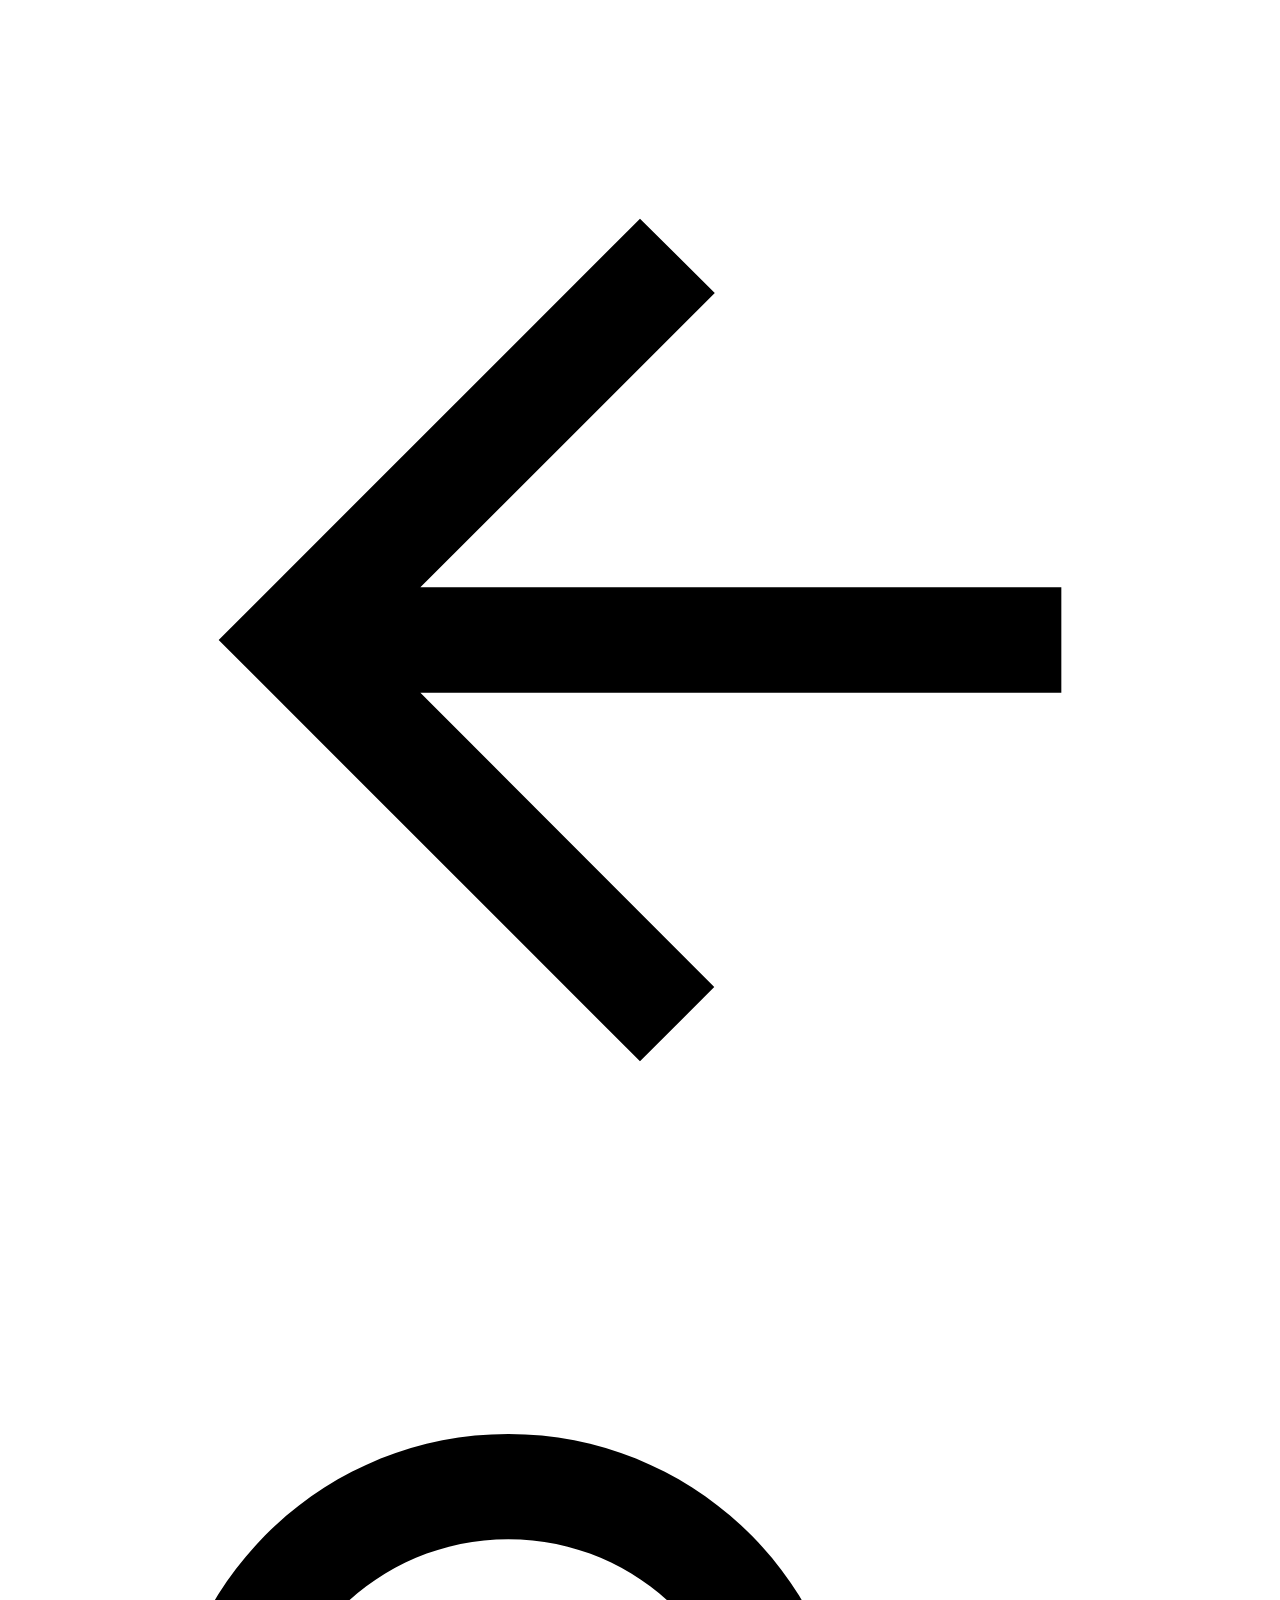
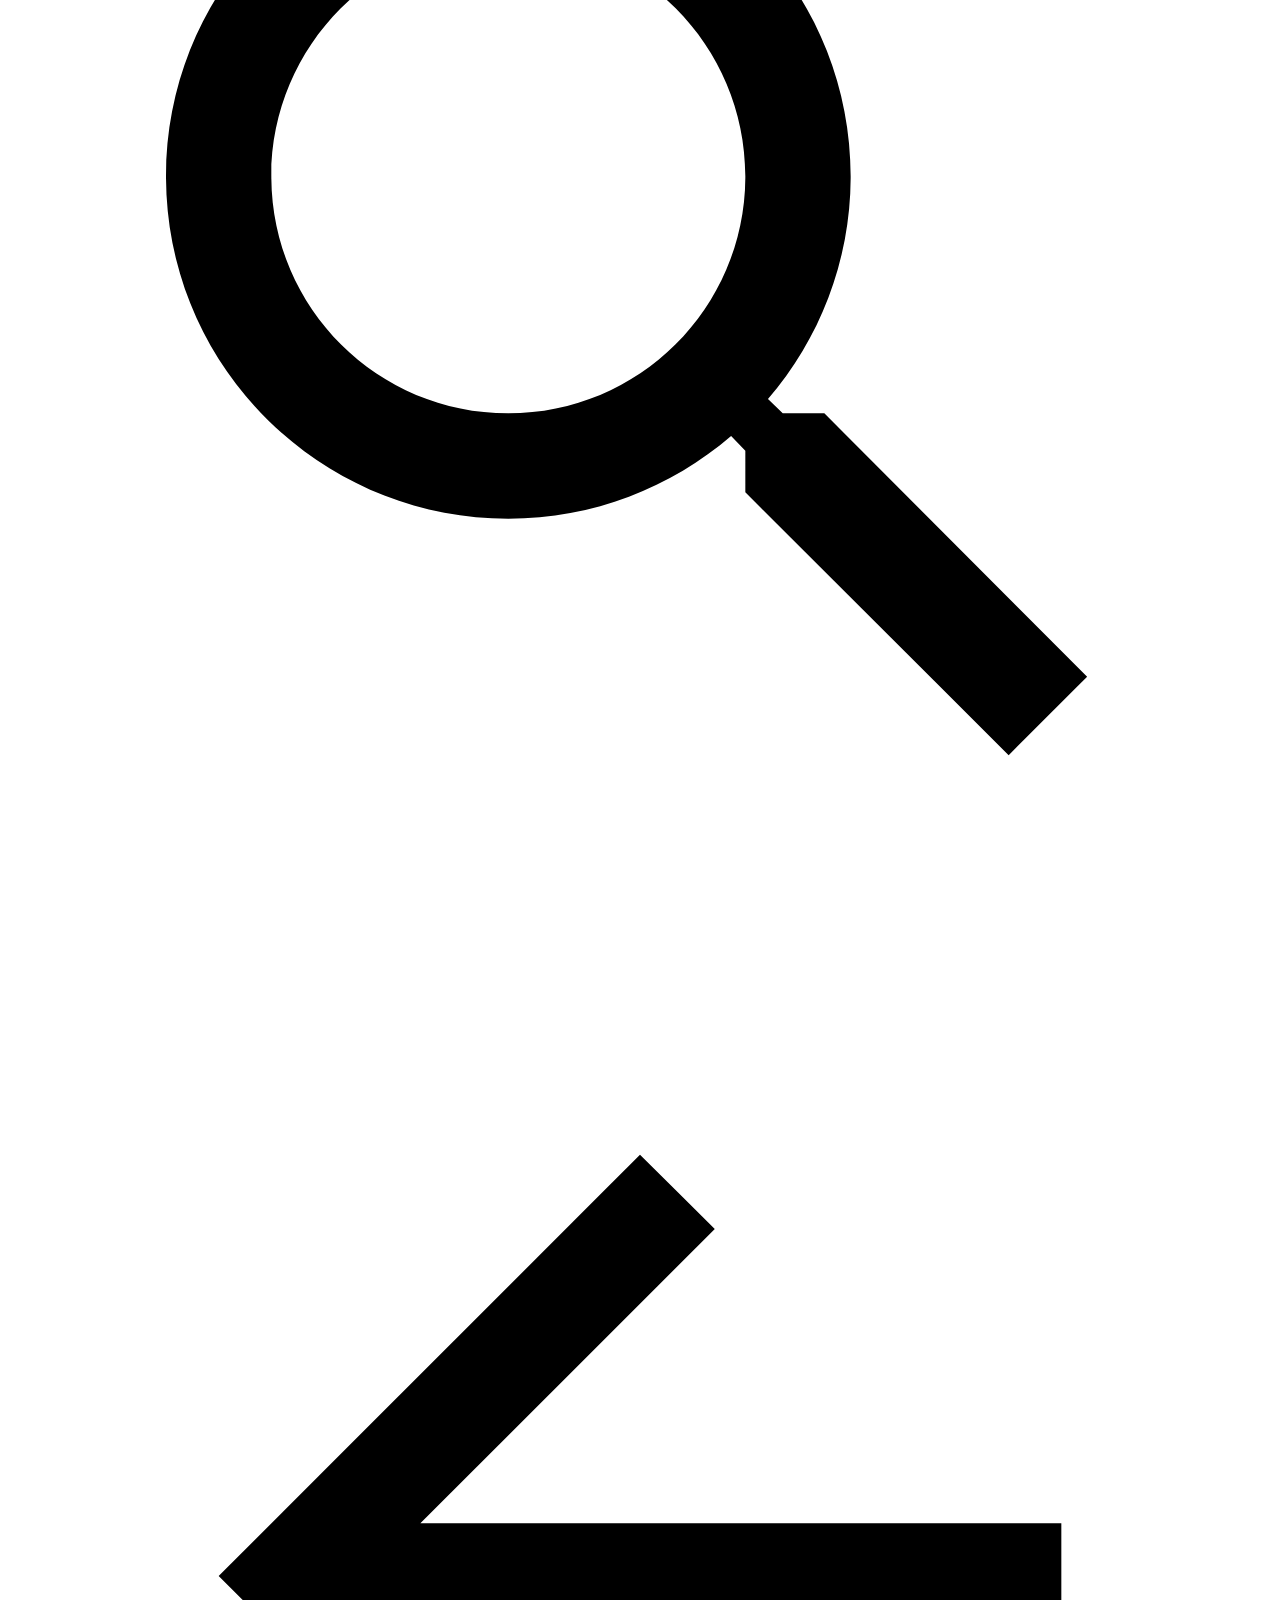
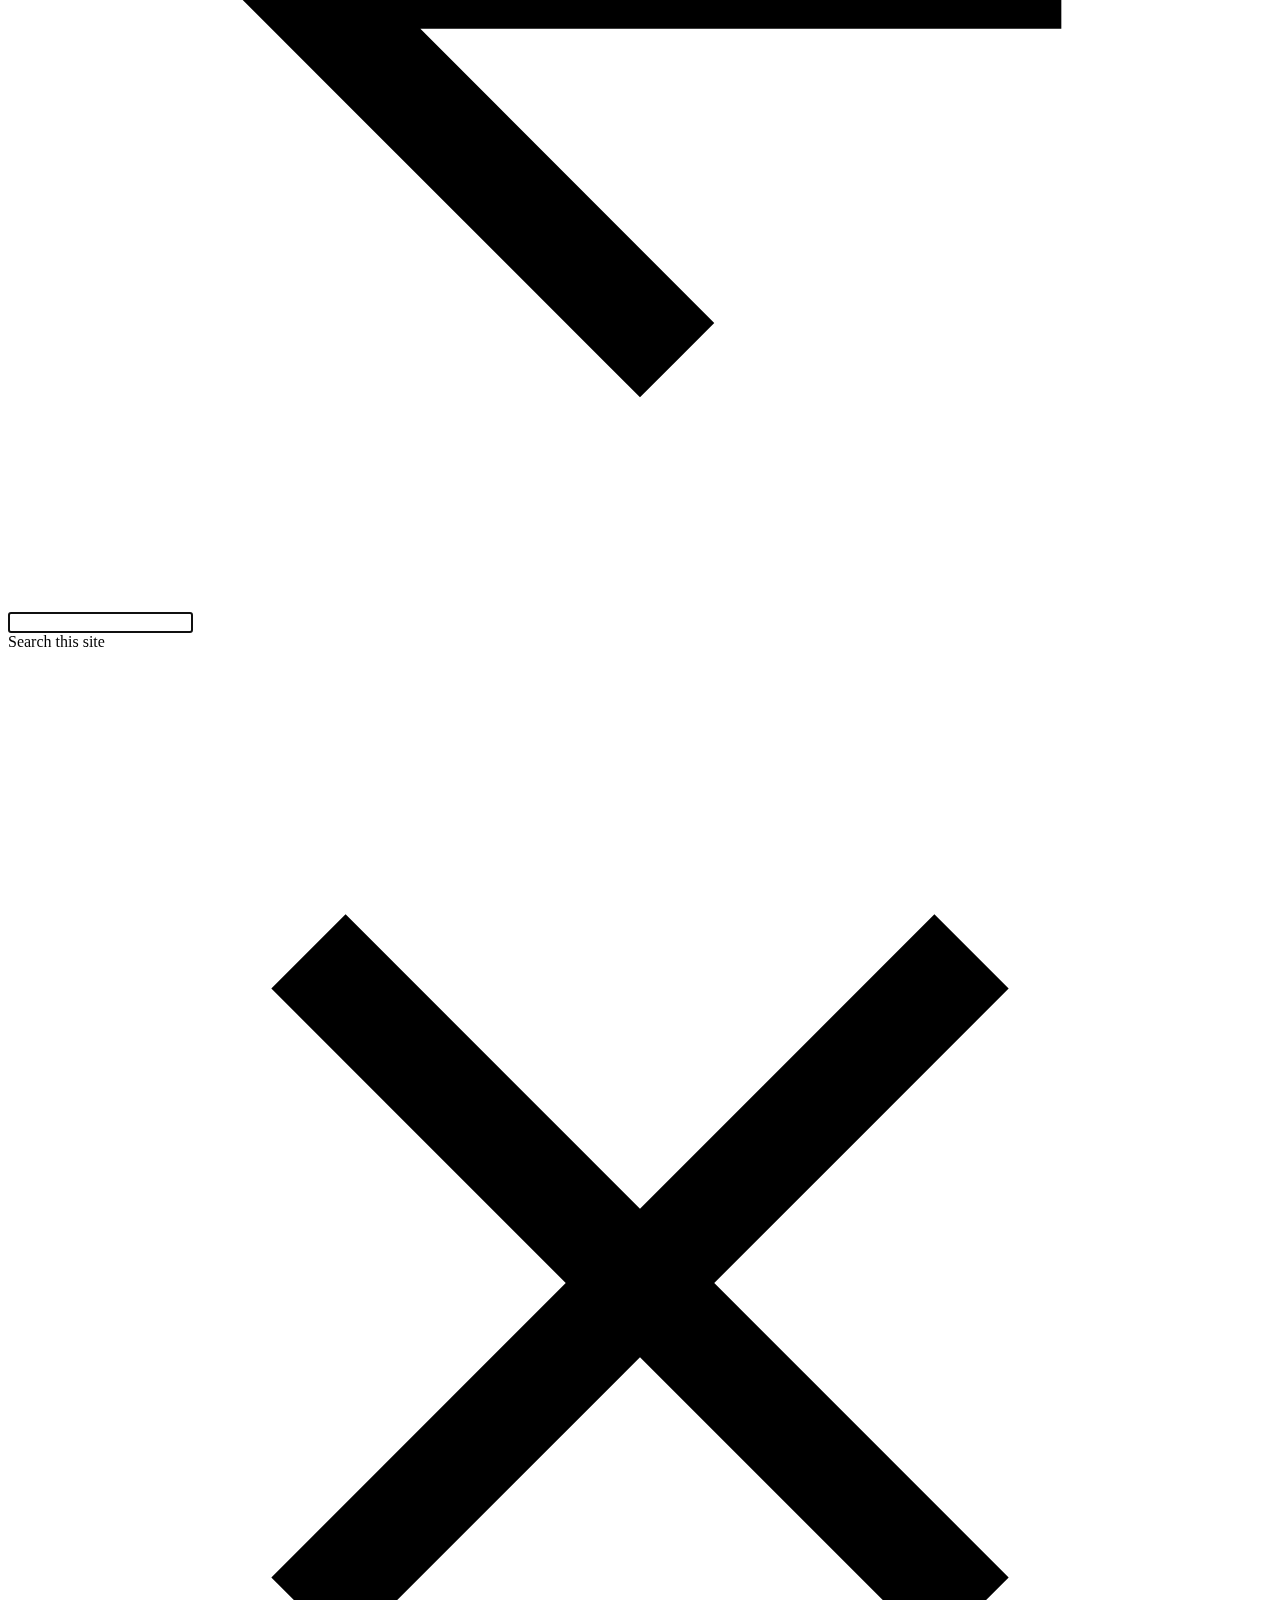
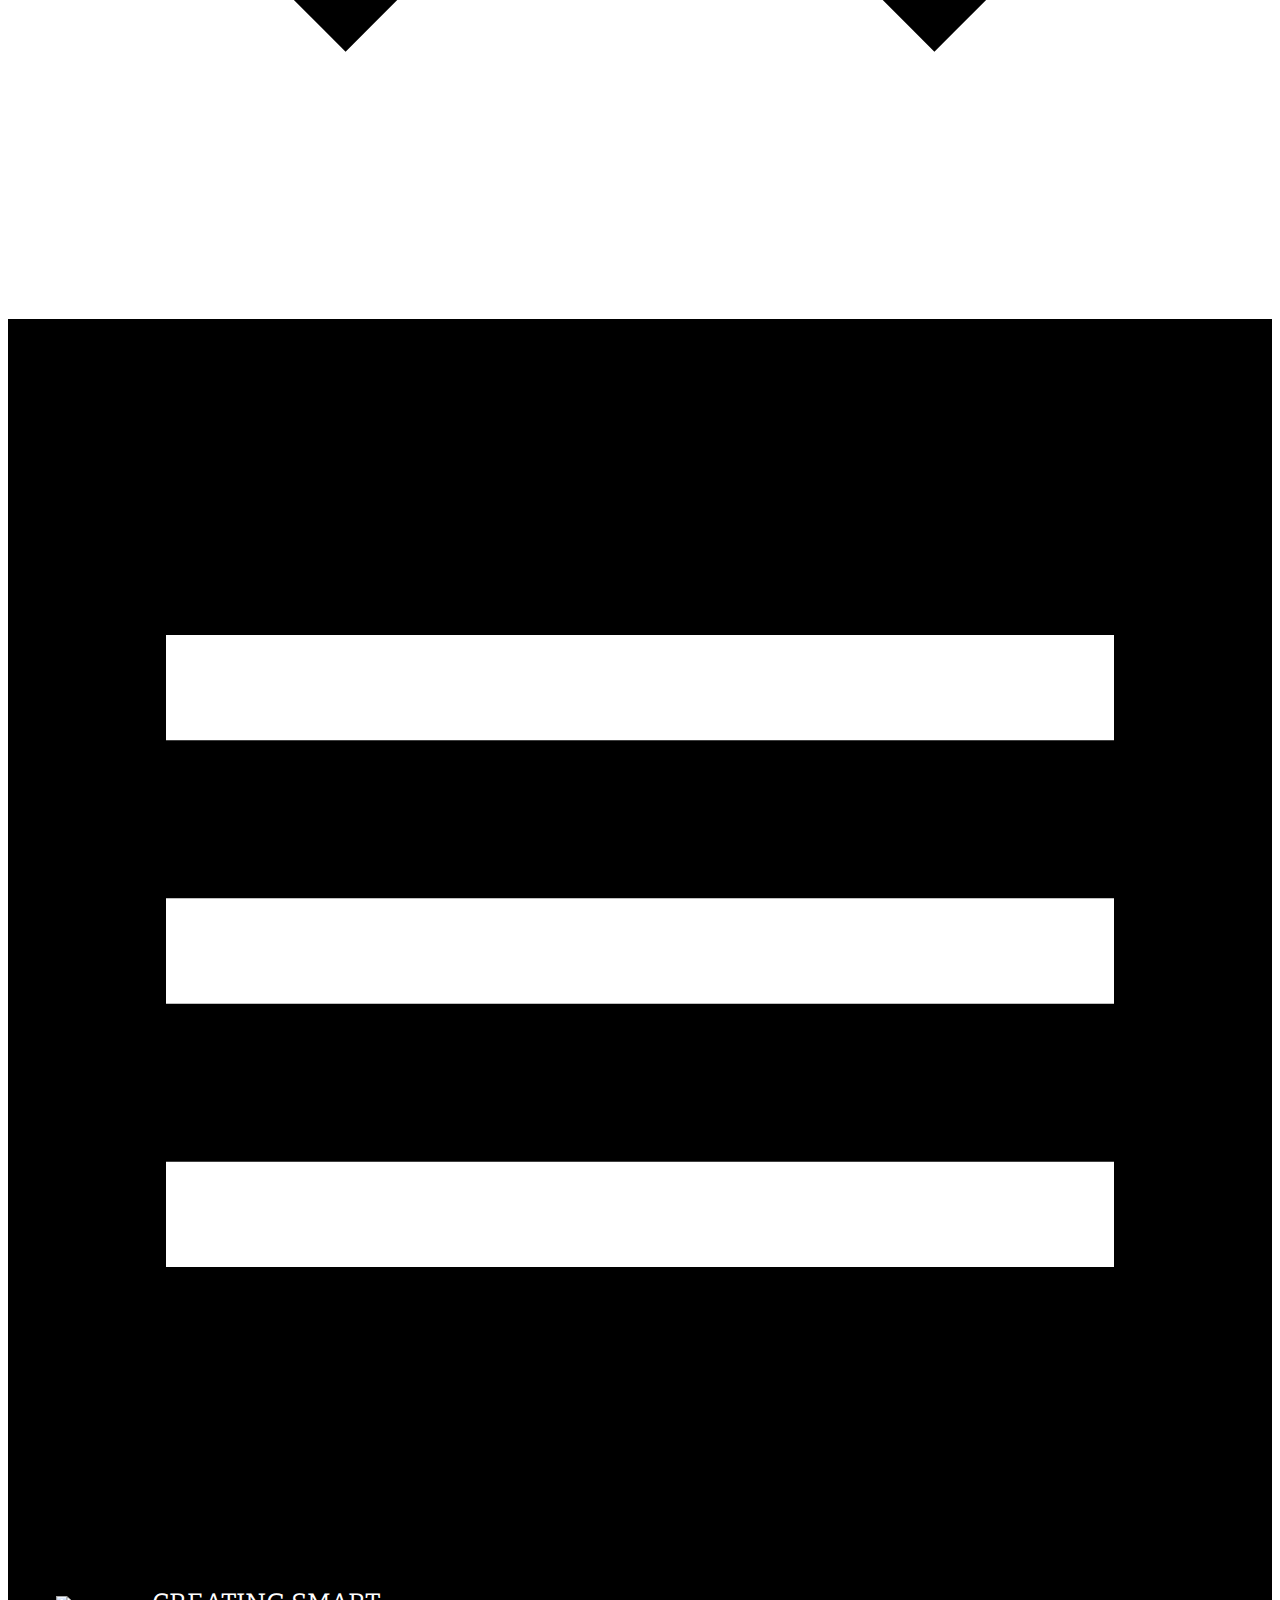
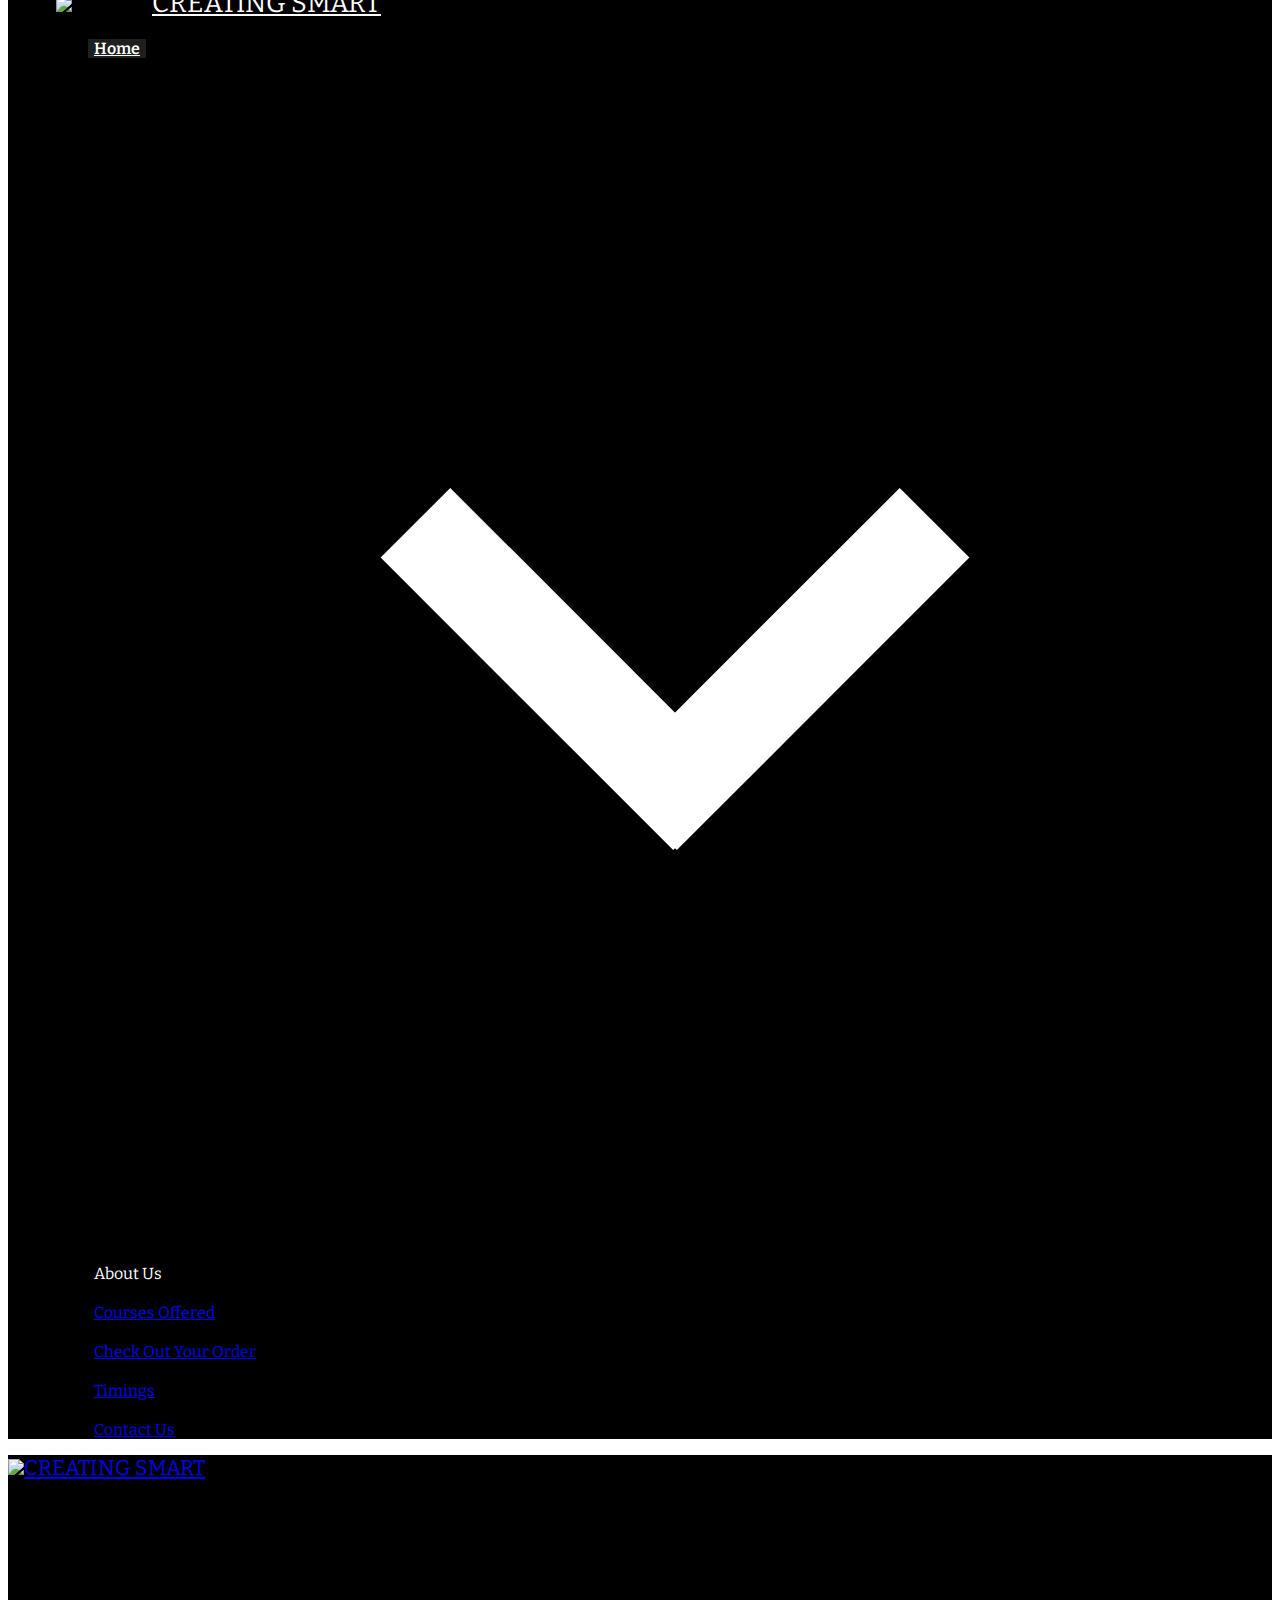
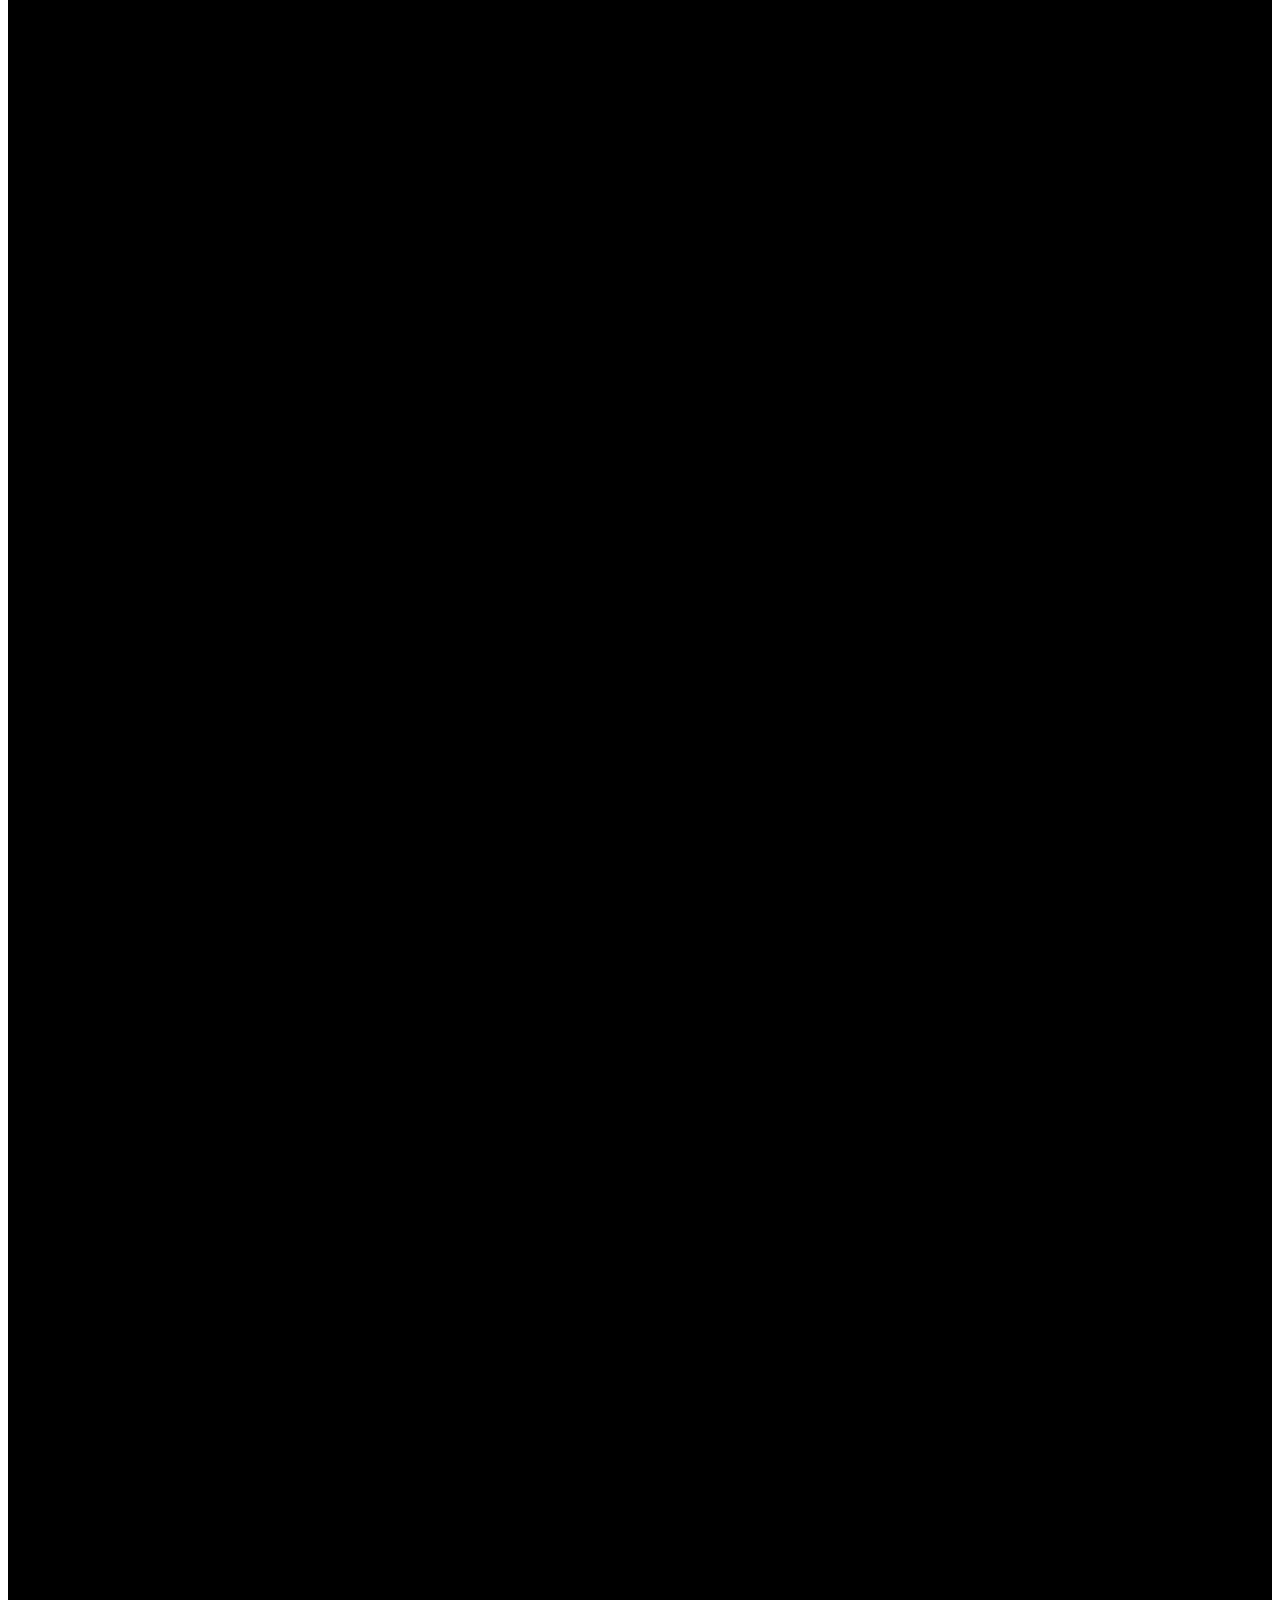
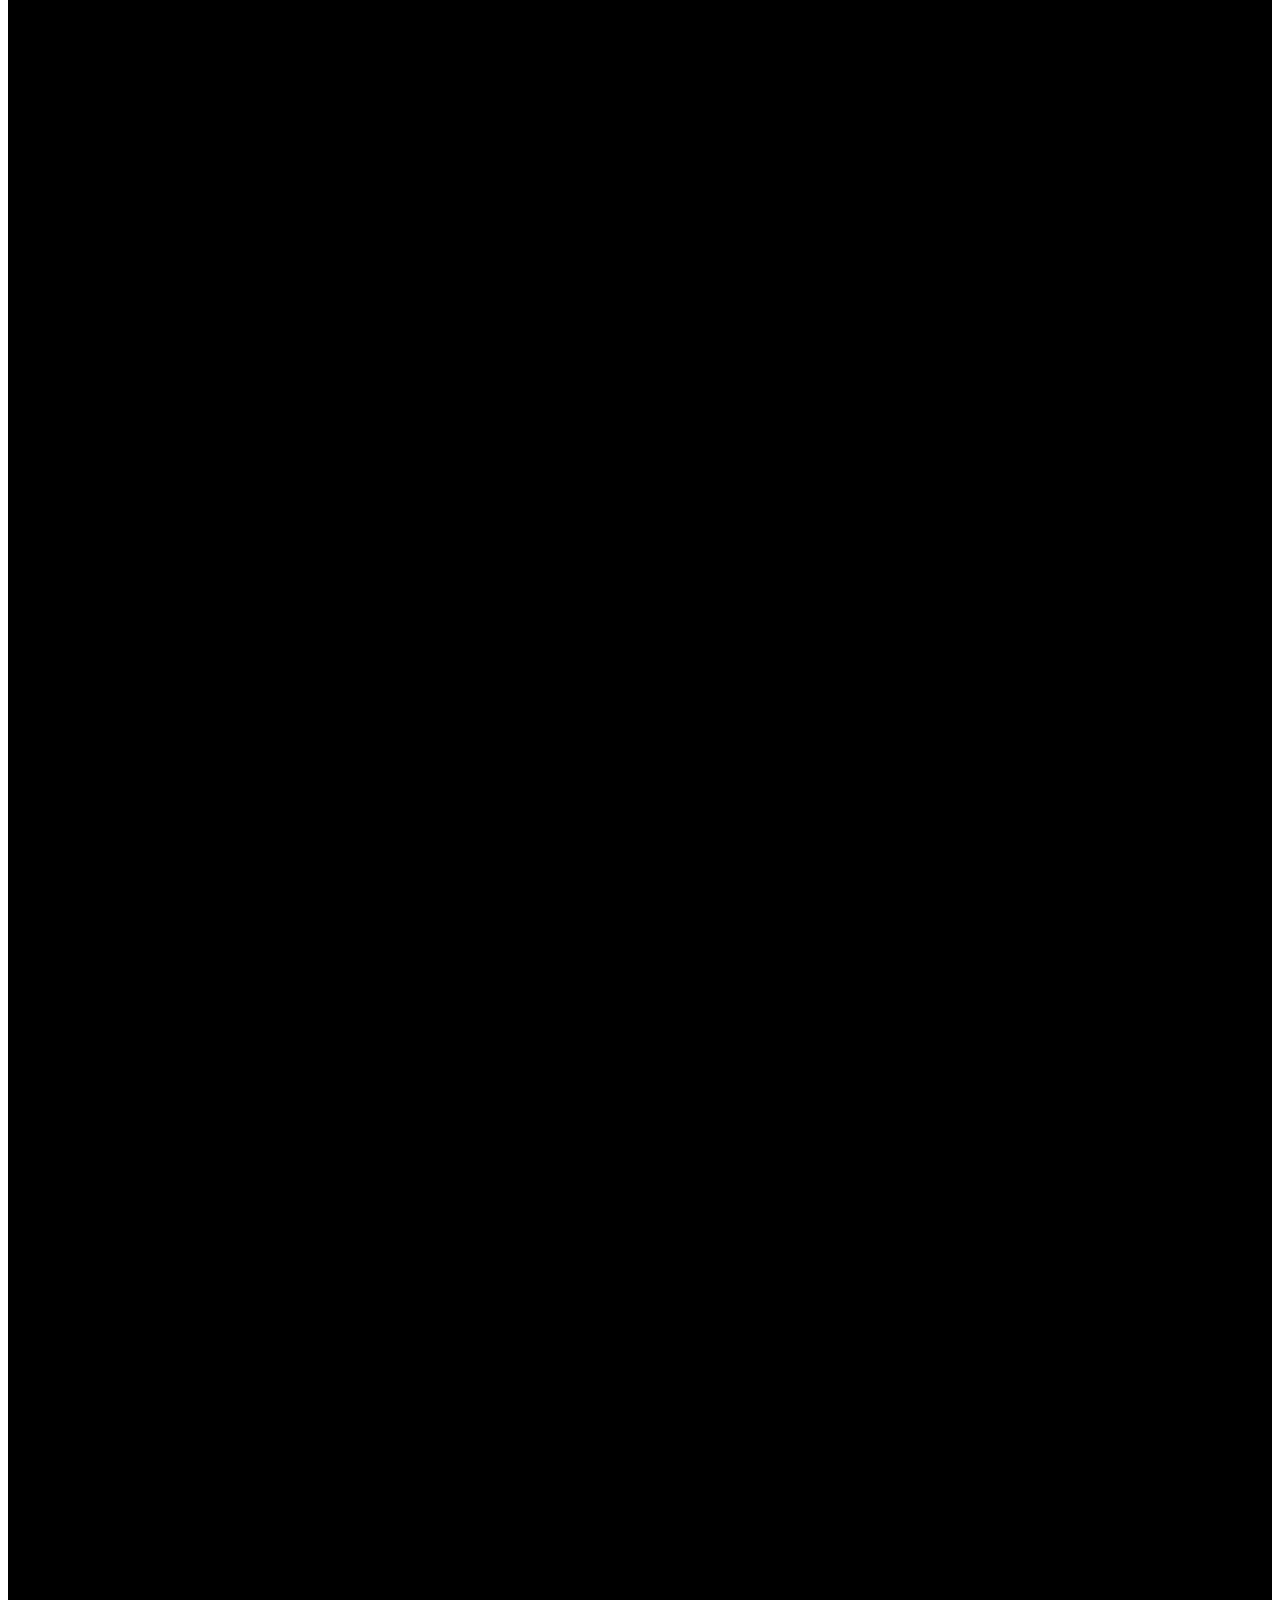
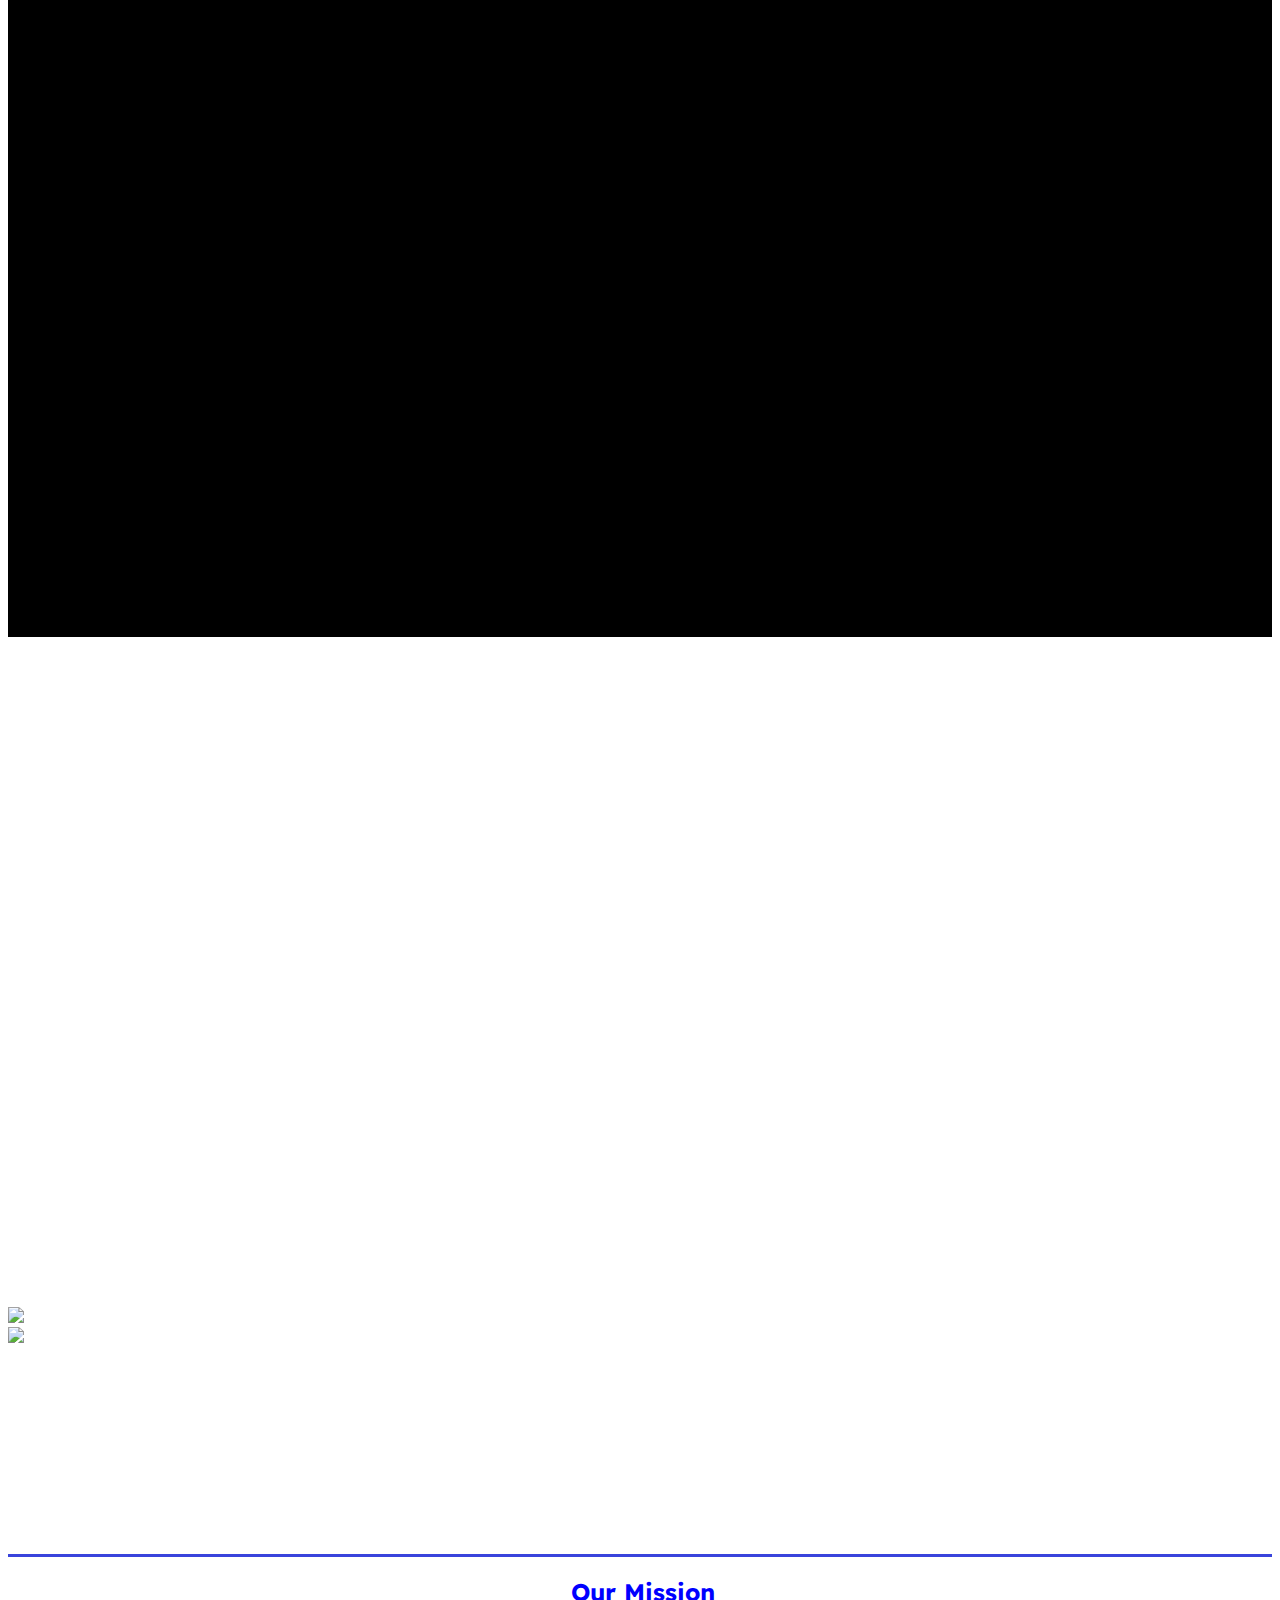
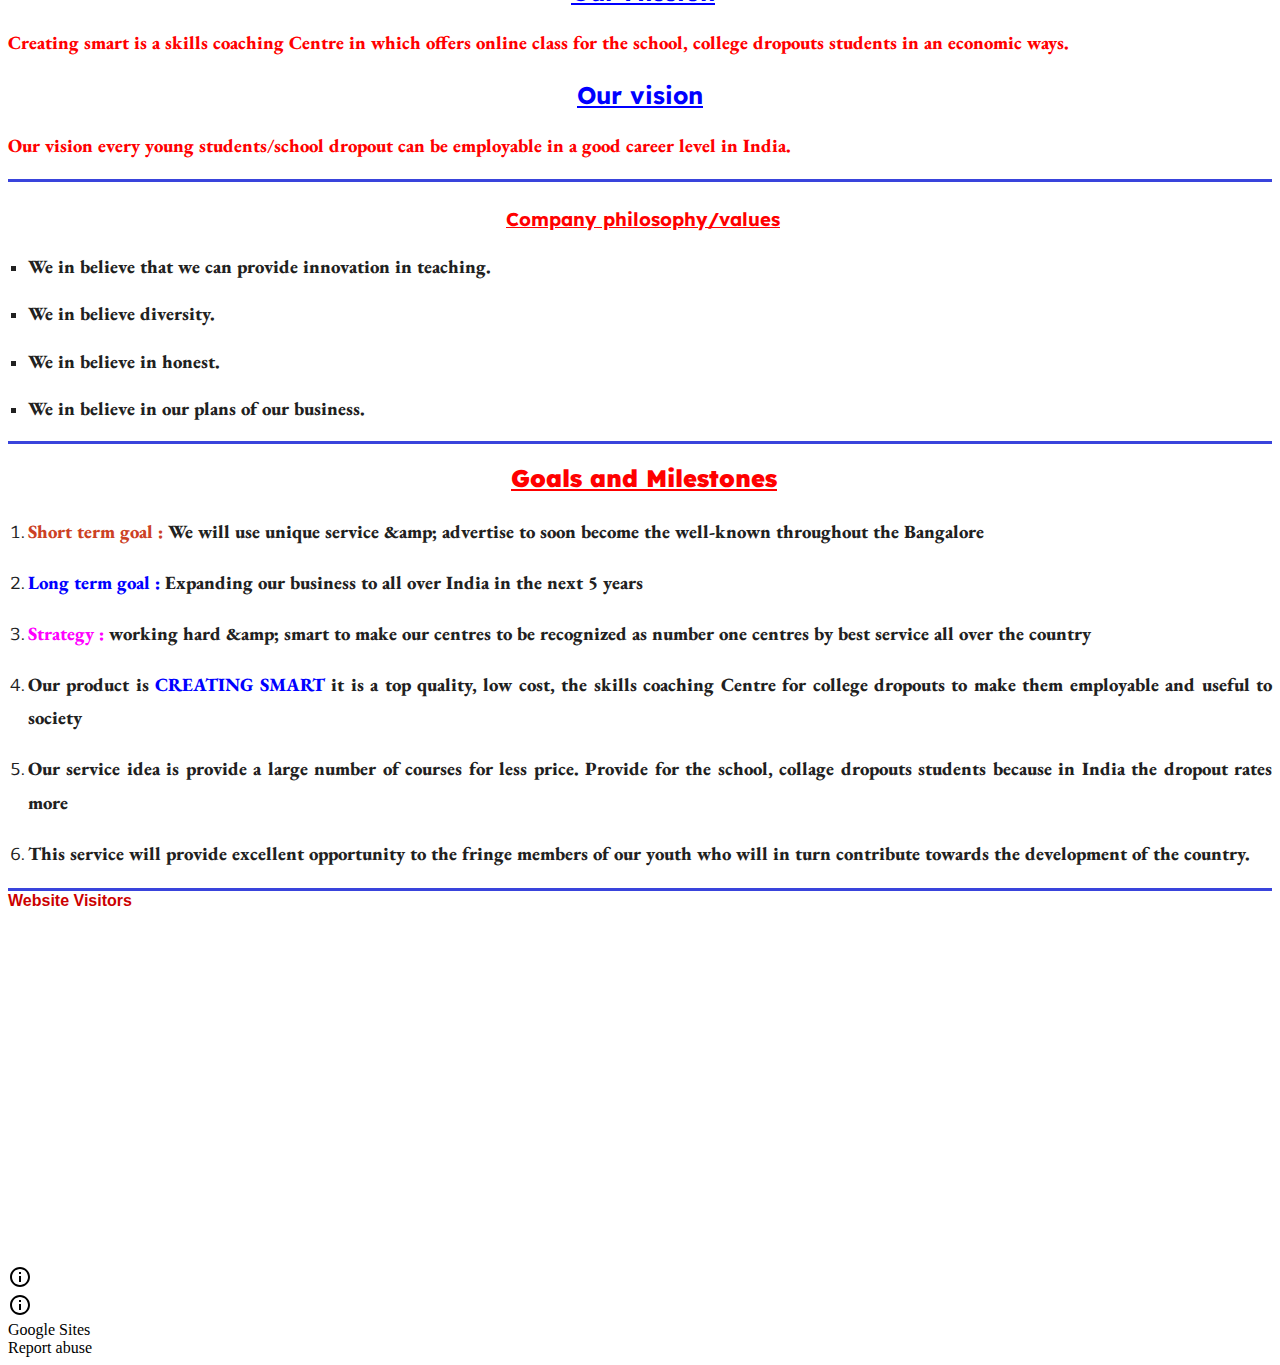
==== commit 1cf36ef9: "Add files via upload" ====
--- a/index.html
+++ b/index.html
@@ -1,14 +1,12 @@
-<!DOCTYPE html>
-<!-- saved from url=(0053)https://sites.google.com/view/creating-smart-com/home -->
-<html lang="en-GB" itemscope="" itemtype="http://schema.org/WebPage"><head><meta http-equiv="Content-Type" content="text/html; charset=UTF-8"><script src="./index_files/cb=gapi.loaded_1" nonce="" async=""></script><script src="./index_files/cb=gapi.loaded_0" nonce="" async=""></script><script nonce="">var DOCS_timing={}; DOCS_timing['sl']=new Date().getTime();</script><script nonce="">function _DumpException(e) {throw e;}</script><script nonce="">_docs_flag_initialData={"atari-emtpr":false,"atari-ebidm":true,"atari-ebids":true,"atari-edtm":true,"atari-eibrm":false,"atari-ectm":false,"atari-ects":false,"atari-ebam":false,"docs-text-elei":false,"docs-text-usc":true,"atari-bae":false,"docs-text-emmkc":false,"docs-text-etsrdpn":false,"docs-text-etsrds":false,"docs-text-erdfs":false,"docs-text-encps":false,"docs-text-eeves":false,"docs-text-endes":false,"docs-text-etocls":false,"docs-text-escpv":true,"docs-text-efts":false,"docs-text-ecfs":false,"docs-text-ecss":false,"docs-text-evs":false,"docs-text-etvs":false,"docs-text-etvls":false,"docs-text-ethples":false,"docs-text-echs":false,"docs-text-eessips":false,"docs-text-eesntps":false,"docs-text-eesss":false,"docs-text-etls":false,"docs-text-edctps":false,"docs-text-edctzs":false,"docs-text-eetsfem":false,"docs-text-eetpm":false,"docs-text-lns":false,"docs-text-edhcfs":false,"docs-text-ertkmcp":true,"docs-etshc":false,"docs-text-tbcb":2.0E7,"docs-text-ftls":true,"docs-efsmsdl":false,"docs-euoftm":false,"docs-text-etb":false,"docs-text-esbefr":false,"docs-text-etof":false,"docs-text-ipi":false,"docs-etbe":false,"docs-text-ehlb":false,"docs-text-epa":true,"docs-text-ecls":true,"docs-text-enbcr":false,"docs-text-svofc":false,"docs-sup":"","docs-eldi":false,"docs-eeii":false,"docs-dli":false,"docs-liap":"/logImpressions","ilcm":{"eui":"AHKXmL32AShxp2_3MviKknsvt77YBzjVOUv7NAApNjvJPzAUNWrp8PZZGbb8EPEj2j6jWCuSNd35","je":1,"sstu":1681846470579525,"si":"CLGqyKuWtP4CFcLITwod3kgOFA","gsc":null,"ei":[5703839,5704621,5706832,5706836,5707711,5735806,5737441,5737800,5738529,5740814,5743124,5747263,5748029,5752694,5753329,5754229,5754594,5760348,5760827,5762729,5764268,5765551,5766777,5767851,5770435,5773678,5774347,5776517,5776917,5777194,14101306,14101502,14101510,14101534,49369425,49372443,49375322,49376001,49378889,49451559,49453045,49472071,49474087,49512373,49622831,49623181,49624080,49644023,49648914,49654053,49700904,49765382,49816165,49822929,49823172,49824163,49837788,49839579,49842863,49898325,49924714,50022334,50127540,50166959,50168315,50174666,50224286,50263472,50291080,50313182,50322323,50347762,50455861,50468101],"crc":0,"cvi":[]},"docs-ccdil":false,"docs-eil":true,"docs-eoi":false,"info_params":{"token":"AHL0AtIN_1M708xyo_J7wq3D46eQuGZMNg:1681846470503"},"atari-jefp":"/_/view/jserror","docs-jern":"view","atari-rhpp":"/_/view","docs-eeytpgc":true,"docs-feytpgc":false,"docs-ecuach":false,"docs-cclt":2033,"docs-ecci":false,"docs-esi":false,"docs-eytpgcv":0}; _docs_flag_cek= null ; if (window['DOCS_timing']) {DOCS_timing['ifdld']=new Date().getTime();}</script><meta name="viewport" content="width=device-width, initial-scale=1"><meta http-equiv="X-UA-Compatible" content="IE=edge"><meta name="referrer" content="strict-origin-when-cross-origin"><link rel="icon" href="https://lh4.googleusercontent.com/TQi5R225EiyF4fzJp82JANGHtv7WZdp-PP_KTDg8T41dUvfLJlnlsFz-GsJU54sRblmxN0y9GPeOIJPhYAp_M8Z5-kVVkFNn6RFHr5oSchVSxxA"><meta property="og:title" content="CREATING SMART"><meta property="og:type" content="website"><meta property="og:url" content="https://sites.google.com/view/creating-smart-com/home"><meta property="og:description" content="EXECUTIVE SUMMARY
+<!DOCTYPE html><html lang="en-US" itemscope itemtype="http://schema.org/WebPage"><head><meta charset="utf-8"><script nonce="XWuNRrk3Hoh4a-cGtEb-dw">var DOCS_timing={}; DOCS_timing['sl']=new Date().getTime();</script><script nonce="XWuNRrk3Hoh4a-cGtEb-dw">function _DumpException(e) {throw e;}</script><script nonce="XWuNRrk3Hoh4a-cGtEb-dw">_docs_flag_initialData={"atari-emtpr":false,"atari-ebidm":true,"atari-ebids":true,"atari-edtm":true,"atari-eibrm":false,"atari-ectm":false,"atari-ects":false,"atari-ebam":false,"docs-text-elei":false,"docs-text-usc":true,"atari-bae":false,"docs-text-emmkc":false,"docs-text-etsrdpn":false,"docs-text-etsrds":false,"docs-text-erdfs":false,"docs-text-encps":false,"docs-text-eeves":false,"docs-text-endes":false,"docs-text-etocls":false,"docs-text-escpv":true,"docs-text-efts":false,"docs-text-ecfs":false,"docs-text-ecss":false,"docs-text-evs":false,"docs-text-etvs":false,"docs-text-etvls":false,"docs-text-ethples":false,"docs-text-echs":false,"docs-text-eessips":false,"docs-text-eesntps":false,"docs-text-eesss":false,"docs-text-etls":false,"docs-text-edctps":false,"docs-text-edctzs":false,"docs-text-eetsfem":false,"docs-text-eetpm":false,"docs-text-lns":false,"docs-text-edhcfs":false,"docs-text-ertkmcp":true,"docs-etshc":false,"docs-text-tbcb":2.0E7,"docs-text-ftls":true,"docs-efsmsdl":false,"docs-euoftm":false,"docs-text-etb":false,"docs-text-esbefr":false,"docs-text-etof":false,"docs-text-ipi":false,"docs-etbe":false,"docs-text-ehlb":false,"docs-text-epa":true,"docs-text-ecls":true,"docs-text-enbcr":false,"docs-text-svofc":false,"docs-sup":"","docs-eldi":false,"docs-eeii":false,"docs-dli":false,"docs-liap":"/logImpressions","ilcm":{"eui":"AHKXmL2Q1upMtsH0LBA5FUaQR9x8MJNbZ9YXqym9RgL213HxzsQNfFnIBjiy5EtT0y-7uG86xEln","je":1,"sstu":1681901794164496,"si":"COD987fktf4CFQtyawoda7wHIw","gsc":null,"ei":[5703839,5704621,5706832,5706836,5707711,5735806,5737441,5737800,5738529,5740814,5743124,5747263,5748029,5752694,5753329,5754229,5754594,5760348,5760827,5762729,5764268,5765551,5766777,5770435,5773678,5774347,5776517,5776917,5777194,14101306,14101502,14101510,14101534,49369425,49372443,49375322,49376001,49378889,49451559,49453045,49472071,49474087,49512373,49622831,49623181,49624080,49644023,49648914,49654053,49700904,49703408,49765382,49816165,49822929,49823162,49824163,49839579,49842863,49898325,49924714,50022334,50127540,50166959,50168315,50174666,50263472,50291080,50313182,50322323,50347762,50455861,50468091],"crc":0,"cvi":[]},"docs-ccdil":false,"docs-eil":true,"docs-eoi":false,"info_params":{},"atari-jefp":"/_/view/jserror","docs-jern":"view","atari-rhpp":"/_/view","docs-eeytpgc":true,"docs-feytpgc":false,"docs-ecuach":false,"docs-cclt":2033,"docs-ecci":false,"docs-esi":false,"docs-eytpgcv":0}; _docs_flag_cek= null ; if (window['DOCS_timing']) {DOCS_timing['ifdld']=new Date().getTime();}</script><meta name="viewport" content="width=device-width, initial-scale=1"><meta http-equiv="X-UA-Compatible" content="IE=edge"><meta name="referrer" content="strict-origin-when-cross-origin"><link rel="icon" href="https://lh4.googleusercontent.com/J6_iaacFJ3nln3V9coxOK_6qSPT8YSwq-gGChWIVZpn1-n3tr_Sc5TTm-d5uaLFmxf101GPRvtDwuIhkrhjwFIi3QrltX_9ZhVNH1hE_lZJd4-g"><meta property="og:title" content="CREATING SMART"><meta property="og:type" content="website"><meta property="og:url" content="https://www.creatingsmart.cloudns.ph/"><meta property="og:description" content="EXECUTIVE SUMMARY
 "><meta itemprop="name" content="CREATING SMART"><meta itemprop="description" content="EXECUTIVE SUMMARY
-"><meta itemprop="url" content="https://sites.google.com/view/creating-smart-com/home"><meta itemprop="thumbnailUrl" content="https://lh6.googleusercontent.com/H7VBA5nGLVEiIwGWvSmyDWpiTeGuT1wK4qwZ_gGqwZ9768QZY8skmjBUwNfn01PwHdK7lKZwQ8cbeM8Uf-yXVmo=w16383"><meta itemprop="image" content="https://lh6.googleusercontent.com/H7VBA5nGLVEiIwGWvSmyDWpiTeGuT1wK4qwZ_gGqwZ9768QZY8skmjBUwNfn01PwHdK7lKZwQ8cbeM8Uf-yXVmo=w16383"><meta itemprop="imageUrl" content="https://lh6.googleusercontent.com/H7VBA5nGLVEiIwGWvSmyDWpiTeGuT1wK4qwZ_gGqwZ9768QZY8skmjBUwNfn01PwHdK7lKZwQ8cbeM8Uf-yXVmo=w16383"><meta property="og:image" content="https://lh6.googleusercontent.com/H7VBA5nGLVEiIwGWvSmyDWpiTeGuT1wK4qwZ_gGqwZ9768QZY8skmjBUwNfn01PwHdK7lKZwQ8cbeM8Uf-yXVmo=w16383"><link href="./index_files/css" rel="stylesheet" nonce=""><link href="./index_files/css(1)" rel="stylesheet" nonce=""><link href="./index_files/css(2)" rel="stylesheet" nonce=""><style nonce="">@media only screen and (max-width: 479px){.FdCeP{font-size: 33.0pt;}}@media only screen and (min-width: 480px) and (max-width: 767px){.FdCeP{font-size: 41.0pt;}}@media only screen and (min-width: 768px) and (max-width: 1279px){.FdCeP{font-size: 48.0pt;}}@media only screen and (min-width: 1280px){.FdCeP{font-size: 48.0pt;}}@media only screen and (max-width: 479px){.jgG6ef{font-size: 17.0pt;}}@media only screen and (min-width: 480px) and (max-width: 767px){.jgG6ef{font-size: 17.0pt;}}@media only screen and (min-width: 768px) and (max-width: 1279px){.jgG6ef{font-size: 18.0pt;}}@media only screen and (min-width: 1280px){.jgG6ef{font-size: 18.0pt;}}</style><link rel="stylesheet" href="./index_files/rs=AGEqA5nuY2bdIAWzHWG1XfqrLDfnnaXmgg" data-id="_cl" nonce=""><script nonce=""></script><title>CREATING SMART</title><style jsname="ptDGoc" nonce="">.ImnMyf{background-color: rgba(255,255,255,1); color: rgba(33,33,33,1);}.Vs12Bd{background-color: rgba(244,244,244,1); color: rgba(8,21,211,1);}.S5d9Rd{background-color: rgba(8,21,211,1); color: rgba(255,255,255,1);}.O13XJf{height: 340px; padding-bottom: 56px; padding-top: 56px;}.O13XJf .IFuOkc{background-image: url(https://ssl.gstatic.com/atari/images/impression-header.png);}.O13XJf .IFuOkc:before{background-color: rgba(33,33,33,1); opacity: 0.5; display: block;}.O13XJf .zfr3Q{color: rgba(255,255,255,1);}.O13XJf .qnVSj{color: rgba(255,255,255,1);}.O13XJf .Glwbz{color: rgba(255,255,255,1);}.O13XJf .qLrapd{color: rgba(255,255,255,1);}.O13XJf .aHM7ed{color: rgba(255,255,255,1);}.O13XJf .NHD4Gf{color: rgba(255,255,255,1);}.O13XJf .QmpIrf{background-color: rgba(255,255,255,1); border-color: rgba(8,21,211,1); color: rgba(8,21,211,1); font-family: Bitter; font-size: 13pt; line-height: 22px;}@media only screen and (max-width: 479px){.O13XJf .QmpIrf{font-size: 13pt;}}@media only screen and (min-width: 480px) and (max-width: 767px){.O13XJf .QmpIrf{font-size: 13pt;}}@media only screen and (max-width: 479px){.O13XJf{height: 250px;}}.SBrW1{height: 430px; padding-bottom: 120px; padding-top: 120px;}.Wew9ke{fill: rgba(255,255,255,1);}.YTv4We.chg4Jd:focus:before{border-color: rgba(31,31,31,1); display: block;}.KJll8d{background-color: rgba(255,255,255,1);}.fOU46b .YSH9J{color: rgba(255,255,255,1);}.fOU46b .iWs3gf.chg4Jd:focus{background-color: rgba(255,255,255,0.1199999973);}.fOU46b .Mz8gvb{color: rgba(255,255,255,1);}.fOU46b .Mz8gvb.chg4Jd:focus:before{border-color: rgba(255,255,255,1); display: block;}.fOU46b .G8QRnc .Mz8gvb{color: rgba(31,31,31,1);}.fOU46b .G8QRnc .Mz8gvb.chg4Jd:focus:before{border-color: rgba(31,31,31,1); display: block;}.fOU46b .G8QRnc .YSH9J{color: rgba(31,31,31,1);}.fOU46b .G8QRnc .KJll8d{background-color: rgba(31,31,31,1);}.fOU46b .usN8rf .YSH9J{color: rgba(31,31,31,1);}.fOU46b .usN8rf .KJll8d{background-color: rgba(31,31,31,1);}.fOU46b .usN8rf .Mz8gvb{color: rgba(31,31,31,1);}.fOU46b .aCIEDd .YSH9J{color: rgba(8,21,211,1);}.fOU46b .aCIEDd .KJll8d{background-color: rgba(8,21,211,1);}.fOU46b .aCIEDd .Mz8gvb{color: rgba(8,21,211,1);}.fOU46b .a3ETed .YSH9J{color: rgba(255,255,255,1);}.fOU46b .a3ETed .KJll8d{background-color: rgba(255,255,255,1);}.fOU46b .a3ETed .Mz8gvb{color: rgba(255,255,255,1);}.fOU46b .zDUgLc{opacity: 0;}.fOU46b .LBrwzc .zDUgLc{opacity: 1; border-bottom-style: none;}.fOU46b .GBy4H .zDUgLc{opacity: 1;}@media only screen and (min-width: 1280px){.XeSM4.b2Iqye.fOU46b .LBrwzc .tCHXDc{color: rgba(255,255,255,1);}}.XeSM4.b2Iqye.fOU46b .LBrwzc .iWs3gf.chg4Jd:focus{background-color: rgba(255,255,255,0.1199999973);}@media only screen and (min-width: 1280px){.KuNac.b2Iqye.fOU46b .GBy4H .tCHXDc{color: rgba(31,31,31,1);}}.KuNac.b2Iqye.fOU46b .GBy4H .iWs3gf.chg4Jd:focus{background-color: rgba(31,31,31,0.1199999973);}@media only screen and (min-width: 1280px){.KuNac.yMcSQd.fOU46b .GBy4H .tCHXDc{color: rgba(255,255,255,1);}}.KuNac.yMcSQd.fOU46b .iWs3gf.chg4Jd:focus{background-color: rgba(255,255,255,0.1199999973);}@media only screen and (min-width: 1280px){.XeSM4.yMcSQd.fOU46b .LBrwzc .tCHXDc{color: rgba(31,31,31,1);}}.XeSM4.yMcSQd.fOU46b .LBrwzc .iWs3gf.chg4Jd:focus{background-color: rgba(31,31,31,0.1199999973);}.LBrwzc .oNsfjf{color: rgba(31,31,31,1);}.LBrwzc .YSH9J{color: rgba(31,31,31,1);}.LBrwzc .YTv4We.chg4Jd:focus:before{border-color: rgba(31,31,31,1); display: block;}.LBrwzc .oNsfjf.Zjiec{color: rgba(31,31,31,1);}.LBrwzc .zDUgLc{border-bottom-color: rgba(204,204,204,1); border-bottom-width: 1px; border-bottom-style: solid;}.GBy4H .oNsfjf{color: rgba(255,255,255,1);}.GBy4H .YSH9J{color: rgba(255,255,255,1);}.GBy4H .YTv4We.chg4Jd:focus:before{border-color: rgba(255,255,255,1); display: block;}.GBy4H .wgxiMe{background-color: rgba(0,0,0,1);}.GBy4H .oNsfjf.Zjiec{color: rgba(255,255,255,1);}.JzO0Vc{background-color: rgba(247,247,247,1);}.M63kCb{background-color: rgba(255,255,255,1);}.zfr3Q{font-family: Bitter; color: rgba(33,33,33,1); font-size: 13pt; line-height: 1.6; margin-top: 15px;}.qnVSj{color: rgba(33,33,33,1);}.Glwbz{color: rgba(33,33,33,1);}.dhtgD{text-decoration: underline;}.dhtgD:hover{color: rgba(8,21,211,1);}.dhtgD:active{color: rgba(8,21,211,1);}.duRjpb{font-family: Bitter; font-size: 38pt; line-height: 1.23; font-weight: 400; color: rgba(31,31,31,1); margin-top: 20px; text-transform: none;}.Ap4VC{margin-bottom: -20px;}.qLrapd{color: rgba(31,31,31,1);}.JYVBee{font-family: Bitter; font-size: 29pt; line-height: 1.42; font-weight: 400; color: rgba(31,31,31,1); margin-top: 20px; text-transform: none;}.CobnVe{margin-bottom: -20px;}.aHM7ed{color: rgba(31,31,31,1);}.OmQG5e{font-family: Bitter; font-size: 18pt; line-height: 1.3; margin-top: 20px; font-weight: 400; color: rgba(8,21,211,1);}.GV3q8e{margin-bottom: -20px;}.NHD4Gf{color: rgba(8,21,211,1);}.duRjpb .OUGEr{color: rgba(31,31,31,1);}.JYVBee .OUGEr{color: rgba(31,31,31,1);}.OmQG5e .OUGEr{color: rgba(8,21,211,1);}.TMjjoe{font-family: Bitter; font-size: 9pt; line-height: 1.2; margin-top: 0px;}.rysYnb{background-color: rgba(247,247,247,1); padding-left: 50px; width: 256px;}.Zjiec{font-family: Bitter; font-weight: 400; font-size: 20pt; line-height: 1.2; margin-top: 48px; margin-left: 48px; margin-bottom: 62px; margin-right: 32px;}.oNsfjf.Zjiec{color: rgba(8,21,211,1);}.XMyrgf{margin-top: 48px; margin-left: 48px; margin-bottom: 0px; margin-right: 32px;}.PsKE7e{font-family: Bitter; font-weight: 400; font-size: 12pt; padding-left: 6px; padding-right: 6px;}.rysYnb .mohMlc:hover{background-color: rgba(0,0,0,1);}.lhZOrc .aJHbb{background-color: rgba(31,31,31,1); color: rgba(255,255,255,1);}.oNsfjf{color: rgba(31,31,31,1);}.YSH9J{color: rgba(31,31,31,1);}.iWs3gf.chg4Jd:focus{background-color: rgba(31,31,31,0.1199999973);}.zDUgLc{background-color: rgba(255,255,255,1); opacity: 1;}.TlfmSc{font-family: Bitter; font-weight: 400; font-size: 16pt; line-height: 1.26;}.u5fiyc{line-height: 1.88;}.jgXgSe{font-family: Bitter; font-weight: 400; font-size: 12pt; line-height: 1.88; padding-left: 10px; padding-right: 10px;}.lhZOrc{font-weight: 600;}.M9vuGd .jgXgSe{background-color: rgba(31,31,31,1); color: rgba(255,255,255,1);}.eWDljc{background-color: rgba(247,247,247,1); padding-bottom: 28px;}.IKA38e{padding-left: 36px; margin-top: 20px;}.hDrhEe{font-family: Bitter; margin-left: 12px; margin-right: 12px; padding-right: 6px; padding-left: 6px; display: inline-block; max-width: 90%;}.baH5ib .hDrhEe{margin-left: 4px; padding-left: 6px;}.iwQgFb{background-color: rgba(8,21,211,1); opacity: 0.8; height: 3px; margin-top: 8px;}.ySLm4c{font-family: Bitter;}.CbiMKe{background-color: rgba(8,21,211,1);}.QmpIrf{background-color: rgba(8,21,211,1); border-color: rgba(255,255,255,1); color: rgba(255,255,255,1); font-family: Bitter; font-size: 13pt; line-height: 22px;}.qeLZfd:before{background-color: rgba(237,237,237,1); display: block;}.qeLZfd .iwQgFb{background-color: rgba(8,21,211,1); opacity: 1;}.qeLZfd .dhtgD:hover{color: rgba(8,21,211,1);}.qeLZfd .duRjpb{color: rgba(8,21,211,1);}.qeLZfd .qLrapd{color: rgba(8,21,211,1);}.qeLZfd .JYVBee{color: rgba(8,21,211,1);}.qeLZfd .aHM7ed{color: rgba(8,21,211,1);}.qeLZfd .OmQG5e{color: rgba(8,21,211,1);}.qeLZfd .NHD4Gf{color: rgba(8,21,211,1);}.qeLZfd .duRjpb .OUGEr{color: rgba(8,21,211,1);}.qeLZfd .JYVBee .OUGEr{color: rgba(8,21,211,1);}.qeLZfd .OmQG5e .OUGEr{color: rgba(8,21,211,1);}.lQAHbd:before{background-color: rgba(8,21,211,1); display: block;}.lQAHbd .iwQgFb{background-color: rgba(255,255,255,1); opacity: 1;}.lQAHbd .QmpIrf{background-color: rgba(255,255,255,1); border-color: rgba(8,21,211,1); color: rgba(8,21,211,1); font-family: Bitter; font-size: 13pt; line-height: 22px;}.lQAHbd .CbiMKe{background-color: rgba(255,255,255,1);}@media only screen and (max-width: 479px){.lQAHbd .QmpIrf{font-size: 13pt;}}@media only screen and (min-width: 480px) and (max-width: 767px){.lQAHbd .QmpIrf{font-size: 13pt;}}.lQAHbd .zfr3Q{color: rgba(255,255,255,1);}.lQAHbd .qnVSj{color: rgba(255,255,255,1);}.lQAHbd .Glwbz{color: rgba(255,255,255,1);}.lQAHbd .dhtgD:hover{color: rgba(255,255,255,1); opacity: 0.7;}.lQAHbd .duRjpb{color: rgba(255,255,255,1);}.lQAHbd .qLrapd{color: rgba(255,255,255,1);}.lQAHbd .JYVBee{color: rgba(255,255,255,1);}.lQAHbd .aHM7ed{color: rgba(255,255,255,1);}.lQAHbd .OmQG5e{color: rgba(255,255,255,1);}.lQAHbd .NHD4Gf{color: rgba(255,255,255,1);}.lQAHbd .duRjpb .OUGEr{color: rgba(255,255,255,1);}.lQAHbd .JYVBee .OUGEr{color: rgba(255,255,255,1);}.lQAHbd .OmQG5e .OUGEr{color: rgba(255,255,255,1);}.IFuOkc .dhtgD:hover{color: rgba(8,21,211,1);}.LB7kq .dhtgD:hover{color: rgba(8,21,211,1);}.LB7kq .baZpAe .duRjpb{padding-bottom: 20px;}.LB7kq .duRjpb:not(.TYR86d):first-child:before{border-bottom-width: 12px; border-bottom-style: solid; border-bottom-color: rgba(8,21,211,1); display: block;}.LB7kq .duRjpb{font-size: 60pt; line-height: 1.2; font-weight: 400; padding-bottom: 20px;}@media only screen and (max-width: 479px){.LB7kq .duRjpb{font-size: 39pt;}}@media only screen and (min-width: 480px) and (max-width: 767px){.LB7kq .duRjpb{font-size: 51pt;}}.LB7kq .JYVBee{font-size: 29pt; line-height: 1.18;}@media only screen and (max-width: 479px){.LB7kq .JYVBee{font-size: 22pt;}}@media only screen and (min-width: 480px) and (max-width: 767px){.LB7kq .JYVBee{font-size: 26pt;}}.gk8rDe .duRjpb{font-size: 48pt;}@media only screen and (max-width: 479px){.gk8rDe .duRjpb{font-size: 32pt;}}@media only screen and (min-width: 480px) and (max-width: 767px){.gk8rDe .duRjpb{font-size: 41pt;}}.cJgDec .zfr3Q{color: rgba(255,255,255,1);}.cJgDec .zfr3Q .OUGEr{color: rgba(255,255,255,1);}.cJgDec .qnVSj{color: rgba(255,255,255,1);}.cJgDec .Glwbz{color: rgba(255,255,255,1);}.cJgDec .qLrapd{color: rgba(255,255,255,1);}.cJgDec .aHM7ed{color: rgba(255,255,255,1);}.cJgDec .NHD4Gf{color: rgba(255,255,255,1);}.cJgDec .IFuOkc:before{background-color: rgba(33,33,33,1); opacity: 0.5; display: block;}.cJgDec .QmpIrf{background-color: rgba(255,255,255,1); border-color: rgba(8,21,211,1); color: rgba(8,21,211,1); font-family: Bitter; font-size: 13pt; line-height: 22px;}@media only screen and (max-width: 479px){.cJgDec .QmpIrf{font-size: 13pt;}}@media only screen and (min-width: 480px) and (max-width: 767px){.cJgDec .QmpIrf{font-size: 13pt;}}.tpmmCb .zfr3Q{color: rgba(31,31,31,1);}.tpmmCb .zfr3Q .OUGEr{color: rgba(31,31,31,1);}.tpmmCb .qnVSj{color: rgba(31,31,31,1);}.tpmmCb .Glwbz{color: rgba(31,31,31,1);}.tpmmCb .qLrapd{color: rgba(31,31,31,1);}.tpmmCb .aHM7ed{color: rgba(31,31,31,1);}.tpmmCb .NHD4Gf{color: rgba(31,31,31,1);}.tpmmCb .IFuOkc:before{background-color: rgba(255,255,255,1); display: block;}.tpmmCb .Wew9ke{fill: rgba(31,31,31,1);}.tpmmCb .QmpIrf{background-color: rgba(255,255,255,1); border-color: rgba(8,21,211,1); color: rgba(8,21,211,1); font-family: Bitter; font-size: 13pt; line-height: 22px;}@media only screen and (max-width: 479px){.tpmmCb .QmpIrf{font-size: 13pt;}}@media only screen and (min-width: 480px) and (max-width: 767px){.tpmmCb .QmpIrf{font-size: 13pt;}}.gk8rDe{padding-top: 60px;}.gk8rDe .zfr3Q{color: rgba(31,31,31,1);}.gk8rDe .OmQG5e{color: rgba(31,31,31,1);}.gk8rDe .NHD4Gf{color: rgba(31,31,31,1);}.gk8rDe .QmpIrf{background-color: rgba(8,21,211,1); border-color: rgba(255,255,255,1); color: rgba(255,255,255,1); font-family: Bitter; font-size: 13pt; line-height: 22px;}@media only screen and (max-width: 479px){.gk8rDe .QmpIrf{font-size: 13pt;}}@media only screen and (min-width: 480px) and (max-width: 767px){.gk8rDe .QmpIrf{font-size: 13pt;}}@media only screen and (max-width: 479px){.gk8rDe{padding-top: 32px; padding-bottom: 32px;}}.PsKE7e:hover{opacity: 0.7;}.BFDQOb:hover{opacity: 0.7;}.wgxiMe{background-color: rgba(247,247,247,1);}.xkUom{border-color: rgba(8,21,211,1); color: rgba(8,21,211,1); font-family: Bitter; font-size: 13pt; line-height: 22px;}.xkUom:hover{background-color: rgba(31,31,31,0.1000000015);}.KjwKmc{color: rgba(8,21,211,1); font-family: Bitter; font-size: 13pt; line-height: 22px;}.KjwKmc:hover{background-color: rgba(31,31,31,0.1000000015);}.lQAHbd .xkUom{border-color: rgba(255,255,255,1); color: rgba(255,255,255,1); font-family: Bitter; font-size: 13pt; line-height: 22px;}.lQAHbd .xkUom:hover{background-color: rgba(255,255,255,0.1000000015);}.lQAHbd .KjwKmc{color: rgba(255,255,255,1); font-family: Bitter; font-size: 13pt; line-height: 22px;}.lQAHbd .KjwKmc:hover{background-color: rgba(255,255,255,0.1000000015);}@media only screen and (max-width: 479px){.lQAHbd .xkUom{font-size: 13pt;}}@media only screen and (min-width: 480px) and (max-width: 767px){.lQAHbd .xkUom{font-size: 13pt;}}@media only screen and (max-width: 479px){.lQAHbd .KjwKmc{font-size: 13pt;}}@media only screen and (min-width: 480px) and (max-width: 767px){.lQAHbd .KjwKmc{font-size: 13pt;}}.lQAHbd .Mt0nFe{border-color: rgba(255,255,255,0.200000003);}.cJgDec .xkUom{border-color: rgba(255,255,255,1); color: rgba(255,255,255,1); font-family: Bitter; font-size: 13pt; line-height: 22px;}.cJgDec .xkUom:hover{background-color: rgba(255,255,255,0.1000000015);}.cJgDec .KjwKmc{color: rgba(255,255,255,1); font-family: Bitter; font-size: 13pt; line-height: 22px;}.cJgDec .KjwKmc:hover{background-color: rgba(255,255,255,0.1000000015);}@media only screen and (max-width: 479px){.cJgDec .xkUom{font-size: 13pt;}}@media only screen and (min-width: 480px) and (max-width: 767px){.cJgDec .xkUom{font-size: 13pt;}}@media only screen and (max-width: 479px){.cJgDec .KjwKmc{font-size: 13pt;}}@media only screen and (min-width: 480px) and (max-width: 767px){.cJgDec .KjwKmc{font-size: 13pt;}}.tpmmCb .xkUom{border-color: rgba(31,31,31,1); color: rgba(31,31,31,1); font-family: Bitter; font-size: 13pt; line-height: 22px;}.tpmmCb .xkUom:hover{background-color: rgba(31,31,31,0.1000000015);}.tpmmCb .KjwKmc{color: rgba(31,31,31,1); font-family: Bitter; font-size: 13pt; line-height: 22px;}.tpmmCb .KjwKmc:hover{background-color: rgba(31,31,31,0.1000000015);}@media only screen and (max-width: 479px){.tpmmCb .xkUom{font-size: 13pt;}}@media only screen and (min-width: 480px) and (max-width: 767px){.tpmmCb .xkUom{font-size: 13pt;}}@media only screen and (max-width: 479px){.tpmmCb .KjwKmc{font-size: 13pt;}}@media only screen and (min-width: 480px) and (max-width: 767px){.tpmmCb .KjwKmc{font-size: 13pt;}}.gk8rDe .xkUom{border-color: rgba(8,21,211,1); color: rgba(8,21,211,1); font-family: Bitter; font-size: 13pt; line-height: 22px;}.gk8rDe .xkUom:hover{background-color: rgba(31,31,31,0.1000000015);}.gk8rDe .KjwKmc{color: rgba(8,21,211,1); font-family: Bitter; font-size: 13pt; line-height: 22px;}.gk8rDe .KjwKmc:hover{background-color: rgba(31,31,31,0.1000000015);}@media only screen and (max-width: 479px){.gk8rDe .xkUom{font-size: 13pt;}}@media only screen and (min-width: 480px) and (max-width: 767px){.gk8rDe .xkUom{font-size: 13pt;}}@media only screen and (max-width: 479px){.gk8rDe .KjwKmc{font-size: 13pt;}}@media only screen and (min-width: 480px) and (max-width: 767px){.gk8rDe .KjwKmc{font-size: 13pt;}}.O13XJf .xkUom{border-color: rgba(255,255,255,1); color: rgba(255,255,255,1); font-family: Bitter; font-size: 13pt; line-height: 22px;}.O13XJf .xkUom:hover{background-color: rgba(255,255,255,0.1000000015);}.O13XJf .KjwKmc{color: rgba(255,255,255,1); font-family: Bitter; font-size: 13pt; line-height: 22px;}.O13XJf .KjwKmc:hover{background-color: rgba(255,255,255,0.1000000015);}@media only screen and (max-width: 479px){.O13XJf .xkUom{font-size: 13pt;}}@media only screen and (min-width: 480px) and (max-width: 767px){.O13XJf .xkUom{font-size: 13pt;}}@media only screen and (max-width: 479px){.O13XJf .KjwKmc{font-size: 13pt;}}@media only screen and (min-width: 480px) and (max-width: 767px){.O13XJf .KjwKmc{font-size: 13pt;}}.Y4CpGd{font-family: Bitter; font-size: 13pt;}.CMArNe{background-color: rgba(237,237,237,1);}@media only screen and (max-width: 479px){.duRjpb{font-size: 27pt;}}@media only screen and (min-width: 480px) and (max-width: 767px){.duRjpb{font-size: 33pt;}}@media only screen and (max-width: 479px){.JYVBee{font-size: 22pt;}}@media only screen and (min-width: 480px) and (max-width: 767px){.JYVBee{font-size: 26pt;}}@media only screen and (max-width: 479px){.OmQG5e{font-size: 16pt;}}@media only screen and (min-width: 480px) and (max-width: 767px){.OmQG5e{font-size: 17pt;}}@media only screen and (max-width: 479px){.TMjjoe{font-size: 9pt;}}@media only screen and (min-width: 480px) and (max-width: 767px){.TMjjoe{font-size: 9pt;}}@media only screen and (max-width: 479px){.Zjiec{font-size: 17pt;}}@media only screen and (min-width: 480px) and (max-width: 767px){.Zjiec{font-size: 19pt;}}@media only screen and (max-width: 479px){.PsKE7e{font-size: 12pt;}}@media only screen and (min-width: 480px) and (max-width: 767px){.PsKE7e{font-size: 12pt;}}@media only screen and (max-width: 479px){.TlfmSc{font-size: 15pt;}}@media only screen and (min-width: 480px) and (max-width: 767px){.TlfmSc{font-size: 15pt;}}@media only screen and (max-width: 479px){.jgXgSe{font-size: 12pt;}}@media only screen and (min-width: 480px) and (max-width: 767px){.jgXgSe{font-size: 12pt;}}@media only screen and (max-width: 479px){.QmpIrf{font-size: 13pt;}}@media only screen and (min-width: 480px) and (max-width: 767px){.QmpIrf{font-size: 13pt;}}@media only screen and (max-width: 479px){.xkUom{font-size: 13pt;}}@media only screen and (min-width: 480px) and (max-width: 767px){.xkUom{font-size: 13pt;}}@media only screen and (max-width: 479px){.KjwKmc{font-size: 13pt;}}@media only screen and (min-width: 480px) and (max-width: 767px){.KjwKmc{font-size: 13pt;}}section[id="h.4a9d518ede350020_0"] .IFuOkc:before{opacity: 0.5;}section[id="h.3362346e3d12c940_19"] .IFuOkc:before{opacity: 0.0;}</style><script nonce="">_at_config = [null,"AIzaSyChg3MFqzdi1P5J-YvEyakkSA1yU7HRcDI","897606708560-a63d8ia0t9dhtpdt4i3djab2m42see7o.apps.googleusercontent.com",null,null,null,null,null,null,null,null,null,null,null,"SITES_%s",null,null,null,null,null,null,null,null,null,["AHKXmL32AShxp2_3MviKknsvt77YBzjVOUv7NAApNjvJPzAUNWrp8PZZGbb8EPEj2j6jWCuSNd35",1,"CLGqyKuWtP4CFcLITwod3kgOFA",1681846470579525,[5703839,5704621,5706832,5706836,5707711,5735806,5737441,5737800,5738529,5740814,5743124,5747263,5748029,5752694,5753329,5754229,5754594,5760348,5760827,5762729,5764268,5765551,5766777,5767851,5770435,5773678,5774347,5776517,5776917,5777194,14101306,14101502,14101510,14101534,49369425,49372443,49375322,49376001,49378889,49451559,49453045,49472071,49474087,49512373,49622831,49623181,49624080,49644023,49648914,49654053,49700904,49765382,49816165,49822929,49823172,49824163,49837788,49839579,49842863,49898325,49924714,50022334,50127540,50166959,50168315,50174666,50224286,50263472,50291080,50313182,50322323,50347762,50455861,50468101]],"AHL0AtIN_1M708xyo_J7wq3D46eQuGZMNg:1681846470503",null,null,null,0,null,null,null,null,null,null,null,null,null,"https://drive.google.com",null,null,null,null,null,null,null,null,null,0,1,null,null,null,null,null,null,null,null,null,null,null,null,null,null,null,null,null,null,null,null,null,null,null,null,null,null,null,null,null,null,null,null,null,null,null,null,null,null,null,null,null,null,null,null,null,null,"v2internal","https://docs.google.com",null,null,null,null,null,null,"https://sites.google.com/new/?authuser\u003d0",null,null,null,null,null,0,null,null,null,null,null,null,null,null,null,null,null,null,null,null,null,null,null,null,null,null,null,1,"",null,null,null,null,null,null,null,null,null,null,null,null,6,null,null,"https://accounts.google.com/o/oauth2/auth","https://accounts.google.com/o/oauth2/postmessageRelay",null,null,null,null,78,"https://sites.google.com/new/?authuser\u003d0\u0026usp\u003dviewer_footer\u0026authuser\u003d0",null,null,null,null,null,null,null,null,null,null,null,null,null,null,null,null,[],null,null,null,null,null,null,null,null,null,null,null,null,null,null,null,null,null,null,null,null,null,null,null,null,null,null,null,null,null,null,null,null,null,null,null,null,"https://www.gstatic.com/atari/embeds/7925c5f8e01bacb9b4b0a3783ae0b867/intermediate-frame-minified.html",0,null,"v2beta",null,null,null,null,null,null,4,"https://accounts.google.com/o/oauth2/iframe",null,null,null,null,null,null,"https://1984726865-atari-embeds.googleusercontent.com/embeds/16cb204cf3a9d4d223a0a3fd8b0eec5d/inner-frame-minified.html",null,null,null,null,null,null,null,null,null,null,null,null,null,null,null,null,null,null,null,null,null,null,null,null,null,null,null,null,null,null,null,null,null,null,null,null,null,null,null,null,null,null,null,null,null,null,null,null,null,null,null,null,null,null,null,null,null,null,null,null,null,null,null,null,null,null,0,null,null,null,null,null,null,null,null,null,null,null,null,null,null,null,null,null,null,null,"https://sites.google.com/view/creating-smart-com/home",null,null,null,null,null,null,null,null,null,null,null,null,null,null,null,null,null,null,null,null,null,null,null,null,null,null,null,null,null,null,null,null,null,null,0,null,null,null,null,null,null,0,null,"",null,null,null,null,null,null,null,null,null,null,null,null,null,null,null,null,null,null,null,null,null,null,0,null,null,null,null,null,null,null,null,null,null,null,null,null,null,null,1,null,null,[1681846470586,"atari_2023.15-Tue-0500_RC02","524005707","0",0,1,""],null,null,null,null,1,null,null,0,null,null,null,null,null,null,null,null,20,500,"https://domains.google.com",null,0,null,null,null,null,null,null,null,null,null,null,null,0,null,null,null,0,null,null,null,null,null,1,0,0,0,0,0,0,0,null,null,0,null,null,"https://www.google.com/calendar/embed",1,1,null,null,0]; window.globals = {"enableAnalytics":true,"webPropertyId":"","showDebug":false,"hashedSiteId":"6df9d4176d1e75a8659218a7f5f6c74d7e35de395cb61503a43be2ba34097a52","normalizedPath":"view/creating-smart-com/home","pageTitle":"Home"}; function gapiLoaded() {if (globals.gapiLoaded == undefined) {globals.gapiLoaded = true;} else {globals.gapiLoaded();}}window.messages = []; window.addEventListener && window.addEventListener('message', function(e) {if (window.messages && e.data && e.data.magic == 'SHIC') {window.messages.push(e);}});</script><script src="./index_files/client.js.download" nonce="" gapi_processed="true"></script><script nonce="">(function(){/*
+"><meta itemprop="url" content="https://www.creatingsmart.cloudns.ph/"><meta itemprop="thumbnailUrl" content="https://lh3.googleusercontent.com/T4ZWQmBAwbf7_iKv_2IkKVSd1WikLrQiztQC1mjv3PJp-cS9oElu32RFxmWTRSc6INz5USm3febTSKL1DTE3UV4=w16383"><meta itemprop="image" content="https://lh3.googleusercontent.com/T4ZWQmBAwbf7_iKv_2IkKVSd1WikLrQiztQC1mjv3PJp-cS9oElu32RFxmWTRSc6INz5USm3febTSKL1DTE3UV4=w16383"><meta itemprop="imageUrl" content="https://lh3.googleusercontent.com/T4ZWQmBAwbf7_iKv_2IkKVSd1WikLrQiztQC1mjv3PJp-cS9oElu32RFxmWTRSc6INz5USm3febTSKL1DTE3UV4=w16383"><meta property="og:image" content="https://lh3.googleusercontent.com/T4ZWQmBAwbf7_iKv_2IkKVSd1WikLrQiztQC1mjv3PJp-cS9oElu32RFxmWTRSc6INz5USm3febTSKL1DTE3UV4=w16383"><link href="https://fonts.googleapis.com/css?family=Bitter%3A400%2C700&display=swap" rel="stylesheet" nonce="9Sei8_a39ZdhUWViZJLfHA"><link href="https://fonts.googleapis.com/css?family=Google+Sans:400,500|Roboto:300,400,500,700|Source+Code+Pro:400,700&display=swap" rel="stylesheet" nonce="9Sei8_a39ZdhUWViZJLfHA"><link href="https://fonts.googleapis.com/css?family=Droid%20Sans%3Ai%2Cbi%2C700%2C400%7CEB%20Garamond%3Ai%2Cbi%2C700%2C800%7CGentium%20Basic%3Ai%2Cbi%2C700%2C400%7CLexend%3Ai%2Cbi%2C700%2C900%2C400%7CPT%20Sans%3Ai%2Cbi%2C700%2C400%7CPacifico%3Ai%2Cbi%2C700%2C400%7CSpectral%3Ai%2Cbi%2C700%2C400&display=swap" rel="stylesheet" nonce="9Sei8_a39ZdhUWViZJLfHA"><style nonce="9Sei8_a39ZdhUWViZJLfHA">@media only screen and (max-width: 479px){.FdCeP{font-size: 33.0pt;}}@media only screen and (min-width: 480px) and (max-width: 767px){.FdCeP{font-size: 41.0pt;}}@media only screen and (min-width: 768px) and (max-width: 1279px){.FdCeP{font-size: 48.0pt;}}@media only screen and (min-width: 1280px){.FdCeP{font-size: 48.0pt;}}@media only screen and (max-width: 479px){.jgG6ef{font-size: 17.0pt;}}@media only screen and (min-width: 480px) and (max-width: 767px){.jgG6ef{font-size: 17.0pt;}}@media only screen and (min-width: 768px) and (max-width: 1279px){.jgG6ef{font-size: 18.0pt;}}@media only screen and (min-width: 1280px){.jgG6ef{font-size: 18.0pt;}}</style><link rel="stylesheet" href="https://www.gstatic.com/_/atari/_/ss/k=atari.vw.xOSudrh-SEs.L.W.O/d=1/rs=AGEqA5nuY2bdIAWzHWG1XfqrLDfnnaXmgg" data-id="_cl" nonce="9Sei8_a39ZdhUWViZJLfHA"><script nonce="XWuNRrk3Hoh4a-cGtEb-dw"></script><title>CREATING SMART</title><style jsname="ptDGoc" nonce="9Sei8_a39ZdhUWViZJLfHA">.ImnMyf{background-color: rgba(255,255,255,1); color: rgba(33,33,33,1);}.Vs12Bd{background-color: rgba(244,244,244,1); color: rgba(8,21,211,1);}.S5d9Rd{background-color: rgba(8,21,211,1); color: rgba(255,255,255,1);}.O13XJf{height: 340px; padding-bottom: 56px; padding-top: 56px;}.O13XJf .IFuOkc{background-image: url(https://ssl.gstatic.com/atari/images/impression-header.png);}.O13XJf .IFuOkc:before{background-color: rgba(33,33,33,1); opacity: 0.5; display: block;}.O13XJf .zfr3Q{color: rgba(255,255,255,1);}.O13XJf .qnVSj{color: rgba(255,255,255,1);}.O13XJf .Glwbz{color: rgba(255,255,255,1);}.O13XJf .qLrapd{color: rgba(255,255,255,1);}.O13XJf .aHM7ed{color: rgba(255,255,255,1);}.O13XJf .NHD4Gf{color: rgba(255,255,255,1);}.O13XJf .QmpIrf{background-color: rgba(255,255,255,1); border-color: rgba(8,21,211,1); color: rgba(8,21,211,1); font-family: Bitter; font-size: 13pt; line-height: 22px;}@media only screen and (max-width: 479px){.O13XJf .QmpIrf{font-size: 13pt;}}@media only screen and (min-width: 480px) and (max-width: 767px){.O13XJf .QmpIrf{font-size: 13pt;}}@media only screen and (max-width: 479px){.O13XJf{height: 250px;}}.SBrW1{height: 430px; padding-bottom: 120px; padding-top: 120px;}.Wew9ke{fill: rgba(255,255,255,1);}.YTv4We.chg4Jd:focus:before{border-color: rgba(31,31,31,1); display: block;}.KJll8d{background-color: rgba(255,255,255,1);}.fOU46b .YSH9J{color: rgba(255,255,255,1);}.fOU46b .iWs3gf.chg4Jd:focus{background-color: rgba(255,255,255,0.1199999973);}.fOU46b .Mz8gvb{color: rgba(255,255,255,1);}.fOU46b .Mz8gvb.chg4Jd:focus:before{border-color: rgba(255,255,255,1); display: block;}.fOU46b .G8QRnc .Mz8gvb{color: rgba(31,31,31,1);}.fOU46b .G8QRnc .Mz8gvb.chg4Jd:focus:before{border-color: rgba(31,31,31,1); display: block;}.fOU46b .G8QRnc .YSH9J{color: rgba(31,31,31,1);}.fOU46b .G8QRnc .KJll8d{background-color: rgba(31,31,31,1);}.fOU46b .usN8rf .YSH9J{color: rgba(31,31,31,1);}.fOU46b .usN8rf .KJll8d{background-color: rgba(31,31,31,1);}.fOU46b .usN8rf .Mz8gvb{color: rgba(31,31,31,1);}.fOU46b .aCIEDd .YSH9J{color: rgba(8,21,211,1);}.fOU46b .aCIEDd .KJll8d{background-color: rgba(8,21,211,1);}.fOU46b .aCIEDd .Mz8gvb{color: rgba(8,21,211,1);}.fOU46b .a3ETed .YSH9J{color: rgba(255,255,255,1);}.fOU46b .a3ETed .KJll8d{background-color: rgba(255,255,255,1);}.fOU46b .a3ETed .Mz8gvb{color: rgba(255,255,255,1);}.fOU46b .zDUgLc{opacity: 0;}.fOU46b .LBrwzc .zDUgLc{opacity: 1; border-bottom-style: none;}.fOU46b .GBy4H .zDUgLc{opacity: 1;}@media only screen and (min-width: 1280px){.XeSM4.b2Iqye.fOU46b .LBrwzc .tCHXDc{color: rgba(255,255,255,1);}}.XeSM4.b2Iqye.fOU46b .LBrwzc .iWs3gf.chg4Jd:focus{background-color: rgba(255,255,255,0.1199999973);}@media only screen and (min-width: 1280px){.KuNac.b2Iqye.fOU46b .GBy4H .tCHXDc{color: rgba(31,31,31,1);}}.KuNac.b2Iqye.fOU46b .GBy4H .iWs3gf.chg4Jd:focus{background-color: rgba(31,31,31,0.1199999973);}@media only screen and (min-width: 1280px){.KuNac.yMcSQd.fOU46b .GBy4H .tCHXDc{color: rgba(255,255,255,1);}}.KuNac.yMcSQd.fOU46b .iWs3gf.chg4Jd:focus{background-color: rgba(255,255,255,0.1199999973);}@media only screen and (min-width: 1280px){.XeSM4.yMcSQd.fOU46b .LBrwzc .tCHXDc{color: rgba(31,31,31,1);}}.XeSM4.yMcSQd.fOU46b .LBrwzc .iWs3gf.chg4Jd:focus{background-color: rgba(31,31,31,0.1199999973);}.LBrwzc .oNsfjf{color: rgba(31,31,31,1);}.LBrwzc .YSH9J{color: rgba(31,31,31,1);}.LBrwzc .YTv4We.chg4Jd:focus:before{border-color: rgba(31,31,31,1); display: block;}.LBrwzc .oNsfjf.Zjiec{color: rgba(31,31,31,1);}.LBrwzc .zDUgLc{border-bottom-color: rgba(204,204,204,1); border-bottom-width: 1px; border-bottom-style: solid;}.GBy4H .oNsfjf{color: rgba(255,255,255,1);}.GBy4H .YSH9J{color: rgba(255,255,255,1);}.GBy4H .YTv4We.chg4Jd:focus:before{border-color: rgba(255,255,255,1); display: block;}.GBy4H .wgxiMe{background-color: rgba(0,0,0,1);}.GBy4H .oNsfjf.Zjiec{color: rgba(255,255,255,1);}.JzO0Vc{background-color: rgba(247,247,247,1);}.M63kCb{background-color: rgba(255,255,255,1);}.zfr3Q{font-family: Bitter; color: rgba(33,33,33,1); font-size: 13pt; line-height: 1.6; margin-top: 15px;}.qnVSj{color: rgba(33,33,33,1);}.Glwbz{color: rgba(33,33,33,1);}.dhtgD{text-decoration: underline;}.dhtgD:hover{color: rgba(8,21,211,1);}.dhtgD:active{color: rgba(8,21,211,1);}.duRjpb{font-family: Bitter; font-size: 38pt; line-height: 1.23; font-weight: 400; color: rgba(31,31,31,1); margin-top: 20px; text-transform: none;}.Ap4VC{margin-bottom: -20px;}.qLrapd{color: rgba(31,31,31,1);}.JYVBee{font-family: Bitter; font-size: 29pt; line-height: 1.42; font-weight: 400; color: rgba(31,31,31,1); margin-top: 20px; text-transform: none;}.CobnVe{margin-bottom: -20px;}.aHM7ed{color: rgba(31,31,31,1);}.OmQG5e{font-family: Bitter; font-size: 18pt; line-height: 1.3; margin-top: 20px; font-weight: 400; color: rgba(8,21,211,1);}.GV3q8e{margin-bottom: -20px;}.NHD4Gf{color: rgba(8,21,211,1);}.duRjpb .OUGEr{color: rgba(31,31,31,1);}.JYVBee .OUGEr{color: rgba(31,31,31,1);}.OmQG5e .OUGEr{color: rgba(8,21,211,1);}.TMjjoe{font-family: Bitter; font-size: 9pt; line-height: 1.2; margin-top: 0px;}.rysYnb{background-color: rgba(247,247,247,1); padding-left: 50px; width: 256px;}.Zjiec{font-family: Bitter; font-weight: 400; font-size: 20pt; line-height: 1.2; margin-top: 48px; margin-left: 48px; margin-bottom: 62px; margin-right: 32px;}.oNsfjf.Zjiec{color: rgba(8,21,211,1);}.XMyrgf{margin-top: 48px; margin-left: 48px; margin-bottom: 0px; margin-right: 32px;}.PsKE7e{font-family: Bitter; font-weight: 400; font-size: 12pt; padding-left: 6px; padding-right: 6px;}.rysYnb .mohMlc:hover{background-color: rgba(0,0,0,1);}.lhZOrc .aJHbb{background-color: rgba(31,31,31,1); color: rgba(255,255,255,1);}.oNsfjf{color: rgba(31,31,31,1);}.YSH9J{color: rgba(31,31,31,1);}.iWs3gf.chg4Jd:focus{background-color: rgba(31,31,31,0.1199999973);}.zDUgLc{background-color: rgba(255,255,255,1); opacity: 1;}.TlfmSc{font-family: Bitter; font-weight: 400; font-size: 16pt; line-height: 1.26;}.u5fiyc{line-height: 1.88;}.jgXgSe{font-family: Bitter; font-weight: 400; font-size: 12pt; line-height: 1.88; padding-left: 10px; padding-right: 10px;}.lhZOrc{font-weight: 600;}.M9vuGd .jgXgSe{background-color: rgba(31,31,31,1); color: rgba(255,255,255,1);}.eWDljc{background-color: rgba(247,247,247,1); padding-bottom: 28px;}.IKA38e{padding-left: 36px; margin-top: 20px;}.hDrhEe{font-family: Bitter; margin-left: 12px; margin-right: 12px; padding-right: 6px; padding-left: 6px; display: inline-block; max-width: 90%;}.baH5ib .hDrhEe{margin-left: 4px; padding-left: 6px;}.iwQgFb{background-color: rgba(8,21,211,1); opacity: 0.8; height: 3px; margin-top: 8px;}.ySLm4c{font-family: Bitter;}.CbiMKe{background-color: rgba(8,21,211,1);}.QmpIrf{background-color: rgba(8,21,211,1); border-color: rgba(255,255,255,1); color: rgba(255,255,255,1); font-family: Bitter; font-size: 13pt; line-height: 22px;}.qeLZfd:before{background-color: rgba(237,237,237,1); display: block;}.qeLZfd .iwQgFb{background-color: rgba(8,21,211,1); opacity: 1;}.qeLZfd .dhtgD:hover{color: rgba(8,21,211,1);}.qeLZfd .duRjpb{color: rgba(8,21,211,1);}.qeLZfd .qLrapd{color: rgba(8,21,211,1);}.qeLZfd .JYVBee{color: rgba(8,21,211,1);}.qeLZfd .aHM7ed{color: rgba(8,21,211,1);}.qeLZfd .OmQG5e{color: rgba(8,21,211,1);}.qeLZfd .NHD4Gf{color: rgba(8,21,211,1);}.qeLZfd .duRjpb .OUGEr{color: rgba(8,21,211,1);}.qeLZfd .JYVBee .OUGEr{color: rgba(8,21,211,1);}.qeLZfd .OmQG5e .OUGEr{color: rgba(8,21,211,1);}.lQAHbd:before{background-color: rgba(8,21,211,1); display: block;}.lQAHbd .iwQgFb{background-color: rgba(255,255,255,1); opacity: 1;}.lQAHbd .QmpIrf{background-color: rgba(255,255,255,1); border-color: rgba(8,21,211,1); color: rgba(8,21,211,1); font-family: Bitter; font-size: 13pt; line-height: 22px;}.lQAHbd .CbiMKe{background-color: rgba(255,255,255,1);}@media only screen and (max-width: 479px){.lQAHbd .QmpIrf{font-size: 13pt;}}@media only screen and (min-width: 480px) and (max-width: 767px){.lQAHbd .QmpIrf{font-size: 13pt;}}.lQAHbd .zfr3Q{color: rgba(255,255,255,1);}.lQAHbd .qnVSj{color: rgba(255,255,255,1);}.lQAHbd .Glwbz{color: rgba(255,255,255,1);}.lQAHbd .dhtgD:hover{color: rgba(255,255,255,1); opacity: 0.7;}.lQAHbd .duRjpb{color: rgba(255,255,255,1);}.lQAHbd .qLrapd{color: rgba(255,255,255,1);}.lQAHbd .JYVBee{color: rgba(255,255,255,1);}.lQAHbd .aHM7ed{color: rgba(255,255,255,1);}.lQAHbd .OmQG5e{color: rgba(255,255,255,1);}.lQAHbd .NHD4Gf{color: rgba(255,255,255,1);}.lQAHbd .duRjpb .OUGEr{color: rgba(255,255,255,1);}.lQAHbd .JYVBee .OUGEr{color: rgba(255,255,255,1);}.lQAHbd .OmQG5e .OUGEr{color: rgba(255,255,255,1);}.IFuOkc .dhtgD:hover{color: rgba(8,21,211,1);}.LB7kq .dhtgD:hover{color: rgba(8,21,211,1);}.LB7kq .baZpAe .duRjpb{padding-bottom: 20px;}.LB7kq .duRjpb:not(.TYR86d):first-child:before{border-bottom-width: 12px; border-bottom-style: solid; border-bottom-color: rgba(8,21,211,1); display: block;}.LB7kq .duRjpb{font-size: 60pt; line-height: 1.2; font-weight: 400; padding-bottom: 20px;}@media only screen and (max-width: 479px){.LB7kq .duRjpb{font-size: 39pt;}}@media only screen and (min-width: 480px) and (max-width: 767px){.LB7kq .duRjpb{font-size: 51pt;}}.LB7kq .JYVBee{font-size: 29pt; line-height: 1.18;}@media only screen and (max-width: 479px){.LB7kq .JYVBee{font-size: 22pt;}}@media only screen and (min-width: 480px) and (max-width: 767px){.LB7kq .JYVBee{font-size: 26pt;}}.gk8rDe .duRjpb{font-size: 48pt;}@media only screen and (max-width: 479px){.gk8rDe .duRjpb{font-size: 32pt;}}@media only screen and (min-width: 480px) and (max-width: 767px){.gk8rDe .duRjpb{font-size: 41pt;}}.cJgDec .zfr3Q{color: rgba(255,255,255,1);}.cJgDec .zfr3Q .OUGEr{color: rgba(255,255,255,1);}.cJgDec .qnVSj{color: rgba(255,255,255,1);}.cJgDec .Glwbz{color: rgba(255,255,255,1);}.cJgDec .qLrapd{color: rgba(255,255,255,1);}.cJgDec .aHM7ed{color: rgba(255,255,255,1);}.cJgDec .NHD4Gf{color: rgba(255,255,255,1);}.cJgDec .IFuOkc:before{background-color: rgba(33,33,33,1); opacity: 0.5; display: block;}.cJgDec .QmpIrf{background-color: rgba(255,255,255,1); border-color: rgba(8,21,211,1); color: rgba(8,21,211,1); font-family: Bitter; font-size: 13pt; line-height: 22px;}@media only screen and (max-width: 479px){.cJgDec .QmpIrf{font-size: 13pt;}}@media only screen and (min-width: 480px) and (max-width: 767px){.cJgDec .QmpIrf{font-size: 13pt;}}.tpmmCb .zfr3Q{color: rgba(31,31,31,1);}.tpmmCb .zfr3Q .OUGEr{color: rgba(31,31,31,1);}.tpmmCb .qnVSj{color: rgba(31,31,31,1);}.tpmmCb .Glwbz{color: rgba(31,31,31,1);}.tpmmCb .qLrapd{color: rgba(31,31,31,1);}.tpmmCb .aHM7ed{color: rgba(31,31,31,1);}.tpmmCb .NHD4Gf{color: rgba(31,31,31,1);}.tpmmCb .IFuOkc:before{background-color: rgba(255,255,255,1); display: block;}.tpmmCb .Wew9ke{fill: rgba(31,31,31,1);}.tpmmCb .QmpIrf{background-color: rgba(255,255,255,1); border-color: rgba(8,21,211,1); color: rgba(8,21,211,1); font-family: Bitter; font-size: 13pt; line-height: 22px;}@media only screen and (max-width: 479px){.tpmmCb .QmpIrf{font-size: 13pt;}}@media only screen and (min-width: 480px) and (max-width: 767px){.tpmmCb .QmpIrf{font-size: 13pt;}}.gk8rDe{padding-top: 60px;}.gk8rDe .zfr3Q{color: rgba(31,31,31,1);}.gk8rDe .OmQG5e{color: rgba(31,31,31,1);}.gk8rDe .NHD4Gf{color: rgba(31,31,31,1);}.gk8rDe .QmpIrf{background-color: rgba(8,21,211,1); border-color: rgba(255,255,255,1); color: rgba(255,255,255,1); font-family: Bitter; font-size: 13pt; line-height: 22px;}@media only screen and (max-width: 479px){.gk8rDe .QmpIrf{font-size: 13pt;}}@media only screen and (min-width: 480px) and (max-width: 767px){.gk8rDe .QmpIrf{font-size: 13pt;}}@media only screen and (max-width: 479px){.gk8rDe{padding-top: 32px; padding-bottom: 32px;}}.PsKE7e:hover{opacity: 0.7;}.BFDQOb:hover{opacity: 0.7;}.wgxiMe{background-color: rgba(247,247,247,1);}.xkUom{border-color: rgba(8,21,211,1); color: rgba(8,21,211,1); font-family: Bitter; font-size: 13pt; line-height: 22px;}.xkUom:hover{background-color: rgba(31,31,31,0.1000000015);}.KjwKmc{color: rgba(8,21,211,1); font-family: Bitter; font-size: 13pt; line-height: 22px;}.KjwKmc:hover{background-color: rgba(31,31,31,0.1000000015);}.lQAHbd .xkUom{border-color: rgba(255,255,255,1); color: rgba(255,255,255,1); font-family: Bitter; font-size: 13pt; line-height: 22px;}.lQAHbd .xkUom:hover{background-color: rgba(255,255,255,0.1000000015);}.lQAHbd .KjwKmc{color: rgba(255,255,255,1); font-family: Bitter; font-size: 13pt; line-height: 22px;}.lQAHbd .KjwKmc:hover{background-color: rgba(255,255,255,0.1000000015);}@media only screen and (max-width: 479px){.lQAHbd .xkUom{font-size: 13pt;}}@media only screen and (min-width: 480px) and (max-width: 767px){.lQAHbd .xkUom{font-size: 13pt;}}@media only screen and (max-width: 479px){.lQAHbd .KjwKmc{font-size: 13pt;}}@media only screen and (min-width: 480px) and (max-width: 767px){.lQAHbd .KjwKmc{font-size: 13pt;}}.lQAHbd .Mt0nFe{border-color: rgba(255,255,255,0.200000003);}.cJgDec .xkUom{border-color: rgba(255,255,255,1); color: rgba(255,255,255,1); font-family: Bitter; font-size: 13pt; line-height: 22px;}.cJgDec .xkUom:hover{background-color: rgba(255,255,255,0.1000000015);}.cJgDec .KjwKmc{color: rgba(255,255,255,1); font-family: Bitter; font-size: 13pt; line-height: 22px;}.cJgDec .KjwKmc:hover{background-color: rgba(255,255,255,0.1000000015);}@media only screen and (max-width: 479px){.cJgDec .xkUom{font-size: 13pt;}}@media only screen and (min-width: 480px) and (max-width: 767px){.cJgDec .xkUom{font-size: 13pt;}}@media only screen and (max-width: 479px){.cJgDec .KjwKmc{font-size: 13pt;}}@media only screen and (min-width: 480px) and (max-width: 767px){.cJgDec .KjwKmc{font-size: 13pt;}}.tpmmCb .xkUom{border-color: rgba(31,31,31,1); color: rgba(31,31,31,1); font-family: Bitter; font-size: 13pt; line-height: 22px;}.tpmmCb .xkUom:hover{background-color: rgba(31,31,31,0.1000000015);}.tpmmCb .KjwKmc{color: rgba(31,31,31,1); font-family: Bitter; font-size: 13pt; line-height: 22px;}.tpmmCb .KjwKmc:hover{background-color: rgba(31,31,31,0.1000000015);}@media only screen and (max-width: 479px){.tpmmCb .xkUom{font-size: 13pt;}}@media only screen and (min-width: 480px) and (max-width: 767px){.tpmmCb .xkUom{font-size: 13pt;}}@media only screen and (max-width: 479px){.tpmmCb .KjwKmc{font-size: 13pt;}}@media only screen and (min-width: 480px) and (max-width: 767px){.tpmmCb .KjwKmc{font-size: 13pt;}}.gk8rDe .xkUom{border-color: rgba(8,21,211,1); color: rgba(8,21,211,1); font-family: Bitter; font-size: 13pt; line-height: 22px;}.gk8rDe .xkUom:hover{background-color: rgba(31,31,31,0.1000000015);}.gk8rDe .KjwKmc{color: rgba(8,21,211,1); font-family: Bitter; font-size: 13pt; line-height: 22px;}.gk8rDe .KjwKmc:hover{background-color: rgba(31,31,31,0.1000000015);}@media only screen and (max-width: 479px){.gk8rDe .xkUom{font-size: 13pt;}}@media only screen and (min-width: 480px) and (max-width: 767px){.gk8rDe .xkUom{font-size: 13pt;}}@media only screen and (max-width: 479px){.gk8rDe .KjwKmc{font-size: 13pt;}}@media only screen and (min-width: 480px) and (max-width: 767px){.gk8rDe .KjwKmc{font-size: 13pt;}}.O13XJf .xkUom{border-color: rgba(255,255,255,1); color: rgba(255,255,255,1); font-family: Bitter; font-size: 13pt; line-height: 22px;}.O13XJf .xkUom:hover{background-color: rgba(255,255,255,0.1000000015);}.O13XJf .KjwKmc{color: rgba(255,255,255,1); font-family: Bitter; font-size: 13pt; line-height: 22px;}.O13XJf .KjwKmc:hover{background-color: rgba(255,255,255,0.1000000015);}@media only screen and (max-width: 479px){.O13XJf .xkUom{font-size: 13pt;}}@media only screen and (min-width: 480px) and (max-width: 767px){.O13XJf .xkUom{font-size: 13pt;}}@media only screen and (max-width: 479px){.O13XJf .KjwKmc{font-size: 13pt;}}@media only screen and (min-width: 480px) and (max-width: 767px){.O13XJf .KjwKmc{font-size: 13pt;}}.Y4CpGd{font-family: Bitter; font-size: 13pt;}.CMArNe{background-color: rgba(237,237,237,1);}@media only screen and (max-width: 479px){.duRjpb{font-size: 27pt;}}@media only screen and (min-width: 480px) and (max-width: 767px){.duRjpb{font-size: 33pt;}}@media only screen and (max-width: 479px){.JYVBee{font-size: 22pt;}}@media only screen and (min-width: 480px) and (max-width: 767px){.JYVBee{font-size: 26pt;}}@media only screen and (max-width: 479px){.OmQG5e{font-size: 16pt;}}@media only screen and (min-width: 480px) and (max-width: 767px){.OmQG5e{font-size: 17pt;}}@media only screen and (max-width: 479px){.TMjjoe{font-size: 9pt;}}@media only screen and (min-width: 480px) and (max-width: 767px){.TMjjoe{font-size: 9pt;}}@media only screen and (max-width: 479px){.Zjiec{font-size: 17pt;}}@media only screen and (min-width: 480px) and (max-width: 767px){.Zjiec{font-size: 19pt;}}@media only screen and (max-width: 479px){.PsKE7e{font-size: 12pt;}}@media only screen and (min-width: 480px) and (max-width: 767px){.PsKE7e{font-size: 12pt;}}@media only screen and (max-width: 479px){.TlfmSc{font-size: 15pt;}}@media only screen and (min-width: 480px) and (max-width: 767px){.TlfmSc{font-size: 15pt;}}@media only screen and (max-width: 479px){.jgXgSe{font-size: 12pt;}}@media only screen and (min-width: 480px) and (max-width: 767px){.jgXgSe{font-size: 12pt;}}@media only screen and (max-width: 479px){.QmpIrf{font-size: 13pt;}}@media only screen and (min-width: 480px) and (max-width: 767px){.QmpIrf{font-size: 13pt;}}@media only screen and (max-width: 479px){.xkUom{font-size: 13pt;}}@media only screen and (min-width: 480px) and (max-width: 767px){.xkUom{font-size: 13pt;}}@media only screen and (max-width: 479px){.KjwKmc{font-size: 13pt;}}@media only screen and (min-width: 480px) and (max-width: 767px){.KjwKmc{font-size: 13pt;}}section[id="h.4a9d518ede350020_0"] .IFuOkc:before{opacity: 0.5;}section[id="h.3362346e3d12c940_19"] .IFuOkc:before{opacity: 0.0;}</style><script nonce="XWuNRrk3Hoh4a-cGtEb-dw">_at_config = [null,"AIzaSyChg3MFqzdi1P5J-YvEyakkSA1yU7HRcDI","897606708560-a63d8ia0t9dhtpdt4i3djab2m42see7o.apps.googleusercontent.com",null,null,null,null,null,null,null,null,null,null,null,"SITES_%s",null,null,null,null,null,null,null,null,null,["AHKXmL2Q1upMtsH0LBA5FUaQR9x8MJNbZ9YXqym9RgL213HxzsQNfFnIBjiy5EtT0y-7uG86xEln",1,"COD987fktf4CFQtyawoda7wHIw",1681901794164496,[5703839,5704621,5706832,5706836,5707711,5735806,5737441,5737800,5738529,5740814,5743124,5747263,5748029,5752694,5753329,5754229,5754594,5760348,5760827,5762729,5764268,5765551,5766777,5770435,5773678,5774347,5776517,5776917,5777194,14101306,14101502,14101510,14101534,49369425,49372443,49375322,49376001,49378889,49451559,49453045,49472071,49474087,49512373,49622831,49623181,49624080,49644023,49648914,49654053,49700904,49703408,49765382,49816165,49822929,49823162,49824163,49839579,49842863,49898325,49924714,50022334,50127540,50166959,50168315,50174666,50263472,50291080,50313182,50322323,50347762,50455861,50468091]],null,null,null,null,0,null,null,null,null,null,null,null,null,null,"https://drive.google.com",null,null,null,null,null,null,null,null,null,0,1,null,null,null,null,null,null,null,null,null,null,null,null,null,null,null,null,null,null,null,null,null,null,null,null,null,null,null,null,null,null,null,null,null,null,null,null,null,null,null,null,null,null,null,null,null,null,"v2internal","https://docs.google.com",null,null,null,null,null,null,"https://sites.google.com/new/",null,null,null,null,null,0,null,null,null,null,null,null,null,null,null,null,null,null,null,null,null,null,null,null,null,null,null,1,"",null,null,null,null,null,null,null,null,null,null,null,null,6,null,null,"https://accounts.google.com/o/oauth2/auth","https://accounts.google.com/o/oauth2/postmessageRelay",null,null,null,null,78,"https://sites.google.com/new/?usp\u003dviewer_footer",null,null,null,null,null,null,null,null,null,null,null,null,null,null,null,null,[],null,null,null,null,null,null,null,null,null,null,null,null,null,null,null,null,null,null,null,null,null,null,null,null,null,null,null,null,null,null,null,null,null,null,null,null,"https://www.gstatic.com/atari/embeds/7925c5f8e01bacb9b4b0a3783ae0b867/intermediate-frame-minified.html",1,null,"v2beta",null,null,null,null,null,null,4,"https://accounts.google.com/o/oauth2/iframe",null,null,null,null,null,null,"https://2143734935-atari-embeds.googleusercontent.com/embeds/16cb204cf3a9d4d223a0a3fd8b0eec5d/inner-frame-minified.html",null,null,null,null,null,null,null,null,null,null,null,null,null,null,null,null,null,null,null,null,null,null,null,null,null,null,null,null,null,null,null,null,null,null,null,null,null,null,null,null,null,null,null,null,null,null,null,null,null,null,null,null,null,null,null,null,null,null,null,null,null,null,null,null,null,null,0,null,null,null,null,null,null,null,null,null,null,null,null,null,null,null,null,null,null,null,null,null,null,null,null,null,null,null,null,null,null,null,null,null,null,null,null,null,null,null,null,null,null,null,null,null,null,null,null,null,null,null,null,null,null,0,null,null,null,null,null,null,0,null,"",null,null,null,null,null,null,null,null,null,null,null,null,null,null,null,null,null,null,null,null,null,null,0,null,null,null,null,null,null,null,null,null,null,null,null,null,null,null,1,null,null,[1681901794174,"atari_2023.15-Tue-0500_RC02","524005707",null,1,1,""],null,null,null,null,0,null,null,0,null,null,null,null,null,null,null,null,20,500,"https://domains.google.com",null,0,null,null,null,null,null,null,null,null,null,null,null,0,null,null,null,0,null,null,null,null,null,1,0,0,0,0,0,0,0,null,null,0,null,null,"https://www.google.com/calendar/embed",1,1,null,null,0]; window.globals = {"enableAnalytics":true,"webPropertyId":"","showDebug":false,"hashedSiteId":"6df9d4176d1e75a8659218a7f5f6c74d7e35de395cb61503a43be2ba34097a52","normalizedPath":"view/creating-smart-com/home","pageTitle":"Home"}; function gapiLoaded() {if (globals.gapiLoaded == undefined) {globals.gapiLoaded = true;} else {globals.gapiLoaded();}}window.messages = []; window.addEventListener && window.addEventListener('message', function(e) {if (window.messages && e.data && e.data.magic == 'SHIC') {window.messages.push(e);}});</script><script src="https://apis.google.com/js/client.js?onload=gapiLoaded" nonce="XWuNRrk3Hoh4a-cGtEb-dw"></script><script nonce="XWuNRrk3Hoh4a-cGtEb-dw">(function(){/*
 
  Copyright The Closure Library Authors.
  SPDX-License-Identifier: Apache-2.0
 */
 var a=(this||self)._jsa||{};a._cfc=void 0;a._aeh=void 0;}).call(this);
-</script><script nonce="">const imageUrl = 'https:\/\/lh6.googleusercontent.com\/UxfITW6aPU2Xuk-B6_m1UFQvIfhscG-N2b4XMCzj8C-ehxA3LU1a_Oxdd1yg6plHvrsPHntWl74GjUR1fuhtmLo\x3dw16383';
+</script><script nonce="XWuNRrk3Hoh4a-cGtEb-dw">const imageUrl = 'https:\/\/lh5.googleusercontent.com\/KYhrKBfqyBa2LZPc1yRWw-Mq4BIl_4nAEgnCGhDkEg1YX0kVBBPzynJ8VB5gVfFpA8wB9nEB5afWloPPulquE5E\x3dw16383';
       function bgImgLoaded() {
         if (!globals.headerBgImgLoaded) {
           globals.headerBgImgLoaded = new Date().getTime();
@@ -24,4 +22,4 @@
       } else {
         globals.headerBgImgExists = false;
       }
-      </script></head><body dir="ltr" itemscope="" itemtype="http://schema.org/WebPage" id="yDmH0d" css="yDmH0d" jsaction="GvneHb:.CLIENT;SK99f:.CLIENT;XxLlob:.CLIENT;c7OXCd:.CLIENT" class="EIlDfe"><div jscontroller="pc62j" jsmodel="iTeaXe" jsaction="rcuQ6b:WYd;GvneHb:og1FDd;vbaUQc:uAM5ec;"><div jscontroller="X4BaPc" jsaction="rcuQ6b:WYd;o6xM5b:Pg9eo;HuL2Hd:mHeCvf;VMhF5:FFYy5e;sk3Qmb:HI1Mdd;JIbuQc:rSzFEd(z2EeY),aSaF6e(ilzYPe);"><div jscontroller="o1L5Wb" data-sitename="creating-smart-com" data-universe="1" jsmodel="fNFZH" jsaction="Pe9H6d:cZFEp;WMZaJ:VsGN3;hJluRd:UADL7b;zuqEgd:HI9w0;tr6QDd:Y8aXB;MxH79b:xDkBfb;JIbuQc:SPXMTb(uxAMZ);" jsname="G0jgYd"><div jsname="gYwusb" class="p9b27"></div><div jscontroller="RrXLpc" jsname="XeeWQc" role="banner" jsaction="keydown:uiKYid(OH0EC);rcuQ6b:WYd;zuqEgd:ufqpf;JIbuQc:XfTnxb(lfEfFf),AlTiYc(GeGHKb),AlTiYc(m1xNUe),zZlNMe(pZn8Oc);YqO5N:ELcyfe;"><div jsname="bF1uUb" class="BuY5Fd" jsaction="click:xVuwSc;"></div><div jsname="MVsrn" class="TbNlJb vUSp5d"><div role="button" class="U26fgb mUbCce fKz7Od h3nfre M9Bg4d" jscontroller="VXdfxd" jsaction="click:cOuCgd; mousedown:UX7yZ; mouseup:lbsD7e; mouseenter:tfO1Yc; mouseleave:JywGue; focus:AHmuwe; blur:O22p3e; contextmenu:mg9Pef;touchstart:p6p2H; touchmove:FwuNnf; touchend:yfqBxc(preventMouseEvents=true|preventDefault=true); touchcancel:JMtRjd;" jsshadow="" jsname="GeGHKb" aria-label="Back to site" aria-disabled="false" tabindex="0" data-tooltip="Back to site" data-tooltip-vertical-offset="-12" data-tooltip-horizontal-offset="0"><div class="VTBa7b MbhUzd" jsname="ksKsZd"></div><span jsslot="" class="xjKiLb"><span class="Ce1Y1c" style="top: -12px"><svg class="V4YR2c" viewBox="0 0 24 24" focusable="false"><path d="M0 0h24v24H0z" fill="none"></path><path d="M20 11H7.83l5.59-5.59L12 4l-8 8 8 8 1.41-1.41L7.83 13H20v-2z"></path></svg></span></span></div><div class="E2UJ5" jsname="M6JdT" style="margin-left: 341.5px; width: 683px;"><div class="rFrNMe b7AJhc zKHdkd" jscontroller="pxq3x" jsaction="clickonly:KjsqPd; focus:Jt1EX; blur:fpfTEe; input:Lg5SV" jsshadow="" jsname="OH0EC" aria-expanded="true"><div class="aCsJod oJeWuf"><div class="aXBtI I0VJ4d Wic03c"><span jsslot="" class="A37UZe qgcB3c iHd5yb"><div role="button" class="U26fgb mUbCce fKz7Od i3PoXe M9Bg4d" jscontroller="VXdfxd" jsaction="click:cOuCgd; mousedown:UX7yZ; mouseup:lbsD7e; mouseenter:tfO1Yc; mouseleave:JywGue; focus:AHmuwe; blur:O22p3e; contextmenu:mg9Pef;touchstart:p6p2H; touchmove:FwuNnf; touchend:yfqBxc(preventMouseEvents=true|preventDefault=true); touchcancel:JMtRjd;" jsshadow="" jsname="lfEfFf" aria-label="Search" aria-disabled="false" tabindex="0" data-tooltip="Search" data-tooltip-vertical-offset="-12" data-tooltip-horizontal-offset="0"><div class="VTBa7b MbhUzd" jsname="ksKsZd"></div><span jsslot="" class="xjKiLb"><span class="Ce1Y1c" style="top: -12px"><svg class="vu8Pwe" viewBox="0 0 24 24" focusable="false"><path d="M15.5 14h-.79l-.28-.27C15.41 12.59 16 11.11 16 9.5 16 5.91 13.09 3 9.5 3S3 5.91 3 9.5 5.91 16 9.5 16c1.61 0 3.09-.59 4.23-1.57l.27.28v.79l5 4.99L20.49 19l-4.99-5zm-6 0C7.01 14 5 11.99 5 9.5S7.01 5 9.5 5 14 7.01 14 9.5 11.99 14 9.5 14z"></path><path d="M0 0h24v24H0z" fill="none"></path></svg></span></span></div><div class="EmVfjc SKShhf" data-loadingmessage="Loading…" jscontroller="qAKInc" jsaction="animationend:kWijWc;dyRcpb:dyRcpb" jsname="aZ2wEe"><div class="Cg7hO" aria-live="assertive" jsname="vyyg5"></div><div jsname="Hxlbvc" class="xu46lf"><div class="ir3uv uWlRce co39ub"><div class="xq3j6 ERcjC"><div class="X6jHbb GOJTSe"></div></div><div class="HBnAAc"><div class="X6jHbb GOJTSe"></div></div><div class="xq3j6 dj3yTd"><div class="X6jHbb GOJTSe"></div></div></div><div class="ir3uv GFoASc Cn087"><div class="xq3j6 ERcjC"><div class="X6jHbb GOJTSe"></div></div><div class="HBnAAc"><div class="X6jHbb GOJTSe"></div></div><div class="xq3j6 dj3yTd"><div class="X6jHbb GOJTSe"></div></div></div><div class="ir3uv WpeOqd hfsr6b"><div class="xq3j6 ERcjC"><div class="X6jHbb GOJTSe"></div></div><div class="HBnAAc"><div class="X6jHbb GOJTSe"></div></div><div class="xq3j6 dj3yTd"><div class="X6jHbb GOJTSe"></div></div></div><div class="ir3uv rHV3jf EjXFBf"><div class="xq3j6 ERcjC"><div class="X6jHbb GOJTSe"></div></div><div class="HBnAAc"><div class="X6jHbb GOJTSe"></div></div><div class="xq3j6 dj3yTd"><div class="X6jHbb GOJTSe"></div></div></div></div></div><div role="button" class="U26fgb mUbCce fKz7Od JyJRXe M9Bg4d" jscontroller="VXdfxd" jsaction="click:cOuCgd; mousedown:UX7yZ; mouseup:lbsD7e; mouseenter:tfO1Yc; mouseleave:JywGue; focus:AHmuwe; blur:O22p3e; contextmenu:mg9Pef;touchstart:p6p2H; touchmove:FwuNnf; touchend:yfqBxc(preventMouseEvents=true|preventDefault=true); touchcancel:JMtRjd;" jsshadow="" jsname="m1xNUe" aria-label="Back to site" aria-disabled="false" tabindex="0" data-tooltip="Back to site" data-tooltip-vertical-offset="-12" data-tooltip-horizontal-offset="0"><div class="VTBa7b MbhUzd" jsname="ksKsZd"></div><span jsslot="" class="xjKiLb"><span class="Ce1Y1c" style="top: -12px"><svg class="V4YR2c" viewBox="0 0 24 24" focusable="false"><path d="M0 0h24v24H0z" fill="none"></path><path d="M20 11H7.83l5.59-5.59L12 4l-8 8 8 8 1.41-1.41L7.83 13H20v-2z"></path></svg></span></span></div></span><div class="Xb9hP"><input type="search" class="whsOnd zHQkBf" jsname="YPqjbf" autocomplete="off" tabindex="0" aria-label="Search this site" value="" autofocus="" role="combobox" data-initial-value=""><div jsname="LwH6nd" class="ndJi5d snByac" aria-hidden="true">Search this site</div></div><span jsslot="" class="A37UZe sxyYjd MQL3Ob"><div role="button" class="U26fgb mUbCce fKz7Od Kk06A M9Bg4d" jscontroller="VXdfxd" jsaction="click:cOuCgd; mousedown:UX7yZ; mouseup:lbsD7e; mouseenter:tfO1Yc; mouseleave:JywGue; focus:AHmuwe; blur:O22p3e; contextmenu:mg9Pef;touchstart:p6p2H; touchmove:FwuNnf; touchend:yfqBxc(preventMouseEvents=true|preventDefault=true); touchcancel:JMtRjd;" jsshadow="" jsname="pZn8Oc" aria-label="Clear search" aria-disabled="false" tabindex="0" data-tooltip="Clear search" data-tooltip-vertical-offset="-12" data-tooltip-horizontal-offset="0" style="display: none;"><div class="VTBa7b MbhUzd" jsname="ksKsZd"></div><span jsslot="" class="xjKiLb"><span class="Ce1Y1c" style="top: -12px"><svg class="fAUEUd" viewBox="0 0 24 24" focusable="false"><path d="M19 6.41L17.59 5 12 10.59 6.41 5 5 6.41 10.59 12 5 17.59 6.41 19 12 13.41 17.59 19 19 17.59 13.41 12z"></path><path d="M0 0h24v24H0z" fill="none"></path></svg></span></span></div></span><div class="i9lrp mIZh1c"></div><div jsname="XmnwAc" class="OabDMe cXrdqd"></div></div></div><div class="LXRPh"><div jsname="ty6ygf" class="ovnfwe Is7Fhb"></div></div></div></div></div></div></div><div jsname="tiN4bf"><style nonce="">.rrJNTc{opacity: 0;}.bKy5e{pointer-events: none; position: absolute; top: 0;}</style><div class="bKy5e"><div class="rrJNTc" tabindex="-1"><div class="VfPpkd-dgl2Hf-ppHlrf-sM5MNb" data-is-touch-wrapper="true"><button class="VfPpkd-LgbsSe VfPpkd-LgbsSe-OWXEXe-dgl2Hf LjDxcd XhPA0b LQeN7 WsSUlf jz7fPb" jscontroller="soHxf" jsaction="click:cOuCgd; mousedown:UX7yZ; mouseup:lbsD7e; mouseenter:tfO1Yc; mouseleave:JywGue; touchstart:p6p2H; touchmove:FwuNnf; touchend:yfqBxc; touchcancel:JMtRjd; focus:AHmuwe; blur:O22p3e; contextmenu:mg9Pef;mlnRJb:fLiPzd;" data-idom-class="LjDxcd XhPA0b LQeN7 WsSUlf jz7fPb" jsname="z2EeY" tabindex="0"><div class="VfPpkd-Jh9lGc"></div><div class="VfPpkd-J1Ukfc-LhBDec"></div><div class="VfPpkd-RLmnJb"></div><span jsname="V67aGc" class="VfPpkd-vQzf8d">Skip to main content</span></button></div><div class="VfPpkd-dgl2Hf-ppHlrf-sM5MNb" data-is-touch-wrapper="true"><button class="VfPpkd-LgbsSe VfPpkd-LgbsSe-OWXEXe-dgl2Hf LjDxcd XhPA0b LQeN7 WsSUlf br90J" jscontroller="soHxf" jsaction="click:cOuCgd; mousedown:UX7yZ; mouseup:lbsD7e; mouseenter:tfO1Yc; mouseleave:JywGue; touchstart:p6p2H; touchmove:FwuNnf; touchend:yfqBxc; touchcancel:JMtRjd; focus:AHmuwe; blur:O22p3e; contextmenu:mg9Pef;mlnRJb:fLiPzd;" data-idom-class="LjDxcd XhPA0b LQeN7 WsSUlf br90J" jsname="ilzYPe" tabindex="0"><div class="VfPpkd-Jh9lGc"></div><div class="VfPpkd-J1Ukfc-LhBDec"></div><div class="VfPpkd-RLmnJb"></div><span jsname="V67aGc" class="VfPpkd-vQzf8d">Skip to navigation</span></button></div></div></div><div class="M63kCb N63NQ"></div><div class="QZ3zWd"><div class="fktJzd AKpWA vS6Uxe yMcSQd Ly6Unf G9Qloe XeSM4 XxIgdb" jsname="UzWXSb" data-uses-custom-theme="false" data-legacy-theme-name="Impression" data-legacy-theme-font-kit="Frank" data-legacy-theme-color-kit="Custom" jscontroller="Md9ENb" jsaction="gsiSmd:Ffcznf;yj5fUd:cpPetb;HNXL3:q0Vyke;e2SXKd:IPDu5e;BdXpgd:nhk7K;rcuQ6b:WYd;"><header id="atIdViewHeader"><div class="BbxBP LBrwzc K5Zlne" jsname="WA9qLc" jscontroller="RQOkef" jsaction="rcuQ6b:JdcaS;MxH79b:JdcaS;VbOlFf:ywL4Jf;FaOgy:ywL4Jf; keydown:Hq2uPe; wheel:Ut4Ahc;" data-top-navigation="true" data-is-preview="false"><div class="DXsoRd YTv4We Mz8gvb YSH9J" style="background-color:rgb(255, 255, 255);" role="button" tabindex="0" jsaction="click:LUvzV" jsname="z4Tpl" id="s9iPrd" aria-haspopup="true" aria-controls="yuynLe" aria-expanded="false" title="Show sidebar"><svg class="wFCWne" viewBox="0 0 24 24" stroke="currentColor" jsname="B1n9ub" focusable="false"><g transform="translate(12,12)"><path class="hlJH0" d="M-9 -5 L9 -5" fill="none" stroke-width="2"></path><path class="HBu6N" d="M-9 0 L9 0" fill="none" stroke-width="2"></path><path class="cLAGQe" d="M-9 5 L9 5" fill="none" stroke-width="2"></path></g></svg></div><nav class="JzO0Vc" style="background-color: rgb(255, 255, 255); display: none;" jsname="ihoMLd" role="navigation" tabindex="-1" id="yuynLe" jsaction="transitionend:UD2r5"><a class="XMyrgf" href="https://sites.google.com/view/creating-smart-com/home?authuser=0"><img src="./index_files/NZavh3qn-l9RoBFAlcg9Z-cOTzS_2uIF05Dmx_jC8moP-nXvt9IEsuwzHeIskRdzRMBQujZ99nZnNAbN463de-wXrV_vaDmP83-JKP3O-Vo3UMy7Xq3KP4ICx2C2MBeigRXADCv5Mw=s2048.jpg" class="r9CsCb" role="img" aria-label="Site home"></a><a class="Zjiec oNsfjf" href="https://sites.google.com/view/creating-smart-com/home?authuser=0"><span>CREATING SMART</span></a><ul class="jYxBte Fpy8Db" role="navigation" tabindex="-1"><li jsname="ibnC6b" data-nav-level="1"><div class="PsKE7e r8s4j-R6PoUb IKA38e baH5ib oNsfjf lhZOrc" aria-current="true"><div class="I35ICb" jsaction="keydown:mPuKz(QwLHlb); click:vHQTA(QwLHlb);"><a class="aJHbb dk90Ob hDrhEe HlqNPb" jsname="QwLHlb" role="link" tabindex="0" data-navtype="1" aria-selected="true" href="https://sites.google.com/view/creating-smart-com/home?authuser=0" data-url="/view/creating-smart-com/home?authuser=0" data-type="1" data-level="1">Home</a></div></div></li><li jsname="ibnC6b" data-nav-level="1"><div class="PsKE7e r8s4j-R6PoUb IKA38e baH5ib oNsfjf"><div class="I35ICb" jsaction="keydown:mPuKz(QwLHlb); click:vHQTA(QwLHlb);"><div class="j10yRb" role="presentation" title="Expand/Collapse" jsaction="click:Ptdedd" jsname="ix0Hvc"><svg class="dvmRw" viewBox="0 0 24 24" stroke="currentColor" jsname="HIH2V" focusable="false"><g transform="translate(9.7,12) rotate(45)"><path class="K4B8Y" d="M-4.2 0 L4.2 0" stroke-width="2"></path></g><g transform="translate(14.3,12) rotate(-45)"><path class="MrYMx" d="M-4.2 0 L4.2 0" stroke-width="2"></path></g></svg></div><a class="aJHbb dk90Ob WbHktd hDrhEe HlqNPb" jsname="QwLHlb" role="link" tabindex="0" data-navtype="4" aria-expanded="false" aria-haspopup="true" data-level="1">About Us</a></div></div><div class="oGuwee Mkt3Tc" style="background-color:rgb(255, 255, 255); display:none;" jsname="QXE97" jsaction="transitionend:SJBdh" role="group"><ul class="VcS63b"><li jsname="ibnC6b" data-nav-level="2"><div class="PsKE7e r8s4j-ibL1re IKA38e baH5ib oNsfjf"><div class="I35ICb" jsaction="keydown:mPuKz(QwLHlb); click:vHQTA(QwLHlb);"><a class="aJHbb hDrhEe HlqNPb" jsname="QwLHlb" role="link" tabindex="0" data-navtype="1" href="https://sites.google.com/view/creating-smart-com/about-us/team-overview?authuser=0" data-url="/view/creating-smart-com/about-us/team-overview?authuser=0" data-type="1" data-level="2">Team Overview </a></div></div></li><li jsname="ibnC6b" data-nav-level="2"><div class="PsKE7e r8s4j-ibL1re IKA38e baH5ib oNsfjf"><div class="I35ICb" jsaction="keydown:mPuKz(QwLHlb); click:vHQTA(QwLHlb);"><a class="aJHbb hDrhEe HlqNPb" jsname="QwLHlb" role="link" tabindex="0" data-navtype="1" href="https://sites.google.com/view/creating-smart-com/about-us/unique-features?authuser=0" data-url="/view/creating-smart-com/about-us/unique-features?authuser=0" data-type="1" data-level="2">Unique Features</a></div></div></li><li jsname="ibnC6b" data-nav-level="2"><div class="PsKE7e r8s4j-ibL1re IKA38e baH5ib oNsfjf"><div class="I35ICb" jsaction="keydown:mPuKz(QwLHlb); click:vHQTA(QwLHlb);"><a class="aJHbb hDrhEe HlqNPb" jsname="QwLHlb" role="link" tabindex="0" data-navtype="1" href="https://sites.google.com/view/creating-smart-com/about-us/production-delivery?authuser=0" data-url="/view/creating-smart-com/about-us/production-delivery?authuser=0" data-type="1" data-level="2">Production &amp; Delivery</a></div></div></li><li jsname="ibnC6b" data-nav-level="2"><div class="PsKE7e r8s4j-ibL1re IKA38e baH5ib oNsfjf"><div class="I35ICb" jsaction="keydown:mPuKz(QwLHlb); click:vHQTA(QwLHlb);"><a class="aJHbb hDrhEe HlqNPb" jsname="QwLHlb" role="link" tabindex="0" data-navtype="1" href="https://sites.google.com/view/creating-smart-com/about-us/swot-analysis?authuser=0" data-url="/view/creating-smart-com/about-us/swot-analysis?authuser=0" data-type="1" data-level="2">SWOT Analysis</a></div></div></li><li jsname="ibnC6b" data-nav-level="2"><div class="PsKE7e r8s4j-ibL1re IKA38e baH5ib oNsfjf"><div class="I35ICb" jsaction="keydown:mPuKz(QwLHlb); click:vHQTA(QwLHlb);"><a class="aJHbb hDrhEe HlqNPb" jsname="QwLHlb" role="link" tabindex="0" data-navtype="1" href="https://sites.google.com/view/creating-smart-com/about-us/market-segmentation?authuser=0" data-url="/view/creating-smart-com/about-us/market-segmentation?authuser=0" data-type="1" data-level="2">Market Segmentation</a></div></div></li></ul></div></li><li jsname="ibnC6b" data-nav-level="1"><div class="PsKE7e r8s4j-R6PoUb IKA38e baH5ib oNsfjf"><div class="I35ICb" jsaction="keydown:mPuKz(QwLHlb); click:vHQTA(QwLHlb);"><a class="aJHbb dk90Ob hDrhEe HlqNPb" jsname="QwLHlb" role="link" tabindex="0" data-navtype="1" href="https://sites.google.com/view/creating-smart-com/courses-offered?authuser=0" data-url="/view/creating-smart-com/courses-offered?authuser=0" data-type="1" data-level="1">Courses Offered</a></div></div></li><li jsname="ibnC6b" data-nav-level="1"><div class="PsKE7e r8s4j-R6PoUb IKA38e baH5ib oNsfjf"><div class="I35ICb" jsaction="keydown:mPuKz(QwLHlb); click:vHQTA(QwLHlb);"><a class="aJHbb dk90Ob hDrhEe HlqNPb" jsname="QwLHlb" role="link" tabindex="0" data-navtype="1" href="https://sites.google.com/view/creating-smart-com/place-your-order?authuser=0" data-url="/view/creating-smart-com/place-your-order?authuser=0" data-type="1" data-level="1">Place Your Order</a></div></div></li><li jsname="ibnC6b" data-nav-level="1"><div class="PsKE7e r8s4j-R6PoUb IKA38e baH5ib oNsfjf"><div class="I35ICb" jsaction="keydown:mPuKz(QwLHlb); click:vHQTA(QwLHlb);"><a class="aJHbb dk90Ob hDrhEe HlqNPb" jsname="QwLHlb" role="link" tabindex="0" data-navtype="1" href="https://sites.google.com/view/creating-smart-com/timings?authuser=0" data-url="/view/creating-smart-com/timings?authuser=0" data-type="1" data-level="1">Timings </a></div></div></li><li jsname="ibnC6b" data-nav-level="1"><div class="PsKE7e r8s4j-R6PoUb IKA38e baH5ib oNsfjf"><div class="I35ICb" jsaction="keydown:mPuKz(QwLHlb); click:vHQTA(QwLHlb);"><a class="aJHbb dk90Ob hDrhEe HlqNPb" jsname="QwLHlb" role="link" tabindex="0" data-navtype="1" href="https://sites.google.com/view/creating-smart-com/contact-us?authuser=0" data-url="/view/creating-smart-com/contact-us?authuser=0" data-type="1" data-level="1">Contact Us</a></div></div></li></ul></nav><div class="VLoccc K5Zlne QDWEj U8eYrb" style="background-color:rgb(255, 255, 255);" jsname="rtFGi" aria-hidden="false"><div class="Pvc6xe"><div jsname="I8J07e" class="TlfmSc YSH9J"><a class="GAuSPc" jsname="jIujaf" href="https://sites.google.com/view/creating-smart-com/home?authuser=0" aria-hidden="false" tabindex="0"><img src="./index_files/NZavh3qn-l9RoBFAlcg9Z-cOTzS_2uIF05Dmx_jC8moP-nXvt9IEsuwzHeIskRdzRMBQujZ99nZnNAbN463de-wXrV_vaDmP83-JKP3O-Vo3UMy7Xq3KP4ICx2C2MBeigRXADCv5Mw=s2048.jpg" class="lzy1Td" role="img" aria-label="Site home" jsname="SwcDWb"><span class="QTKDff p46B7e">CREATING SMART</span></a></div><nav class="plFg0c" jscontroller="HXO1uc" jsaction="rcuQ6b:rcuQ6b;MxH79b:CfS0pe;" id="WDxLfe" data-is-preview="false" style="visibility: visible;" role="navigation" tabindex="-1"><ul jsname="waIgnc" class="K1Ci7d oXBWEc jYxBte"><li jsname="ibnC6b" data-nav-level="1" class="VsJjtf"><div class="PsKE7e qV4dIc Qrrb5 YSH9J M9vuGd" aria-current="true"><div class="I35ICb" jsaction="click:vHQTA(QwLHlb); keydown:mPuKz(QwLHlb);"><a class="aJHbb dk90Ob jgXgSe HlqNPb" jscontroller="yUHiM" jsaction="rcuQ6b:WYd;" jsname="QwLHlb" role="link" tabindex="0" data-navtype="1" aria-selected="true" href="https://sites.google.com/view/creating-smart-com/home?authuser=0" data-url="/view/creating-smart-com/home?authuser=0" data-type="1" data-level="1" style="">Home</a></div></div><div class="rgLkl"></div></li><li jsname="ibnC6b" data-nav-level="1" class="VsJjtf" jsaction="mouseenter:Vx8Jlb; mouseleave:ysDRUd"><div class="PsKE7e qV4dIc Qrrb5 YSH9J"><div class="I35ICb" jsaction="click:vHQTA(QwLHlb); keydown:mPuKz(QwLHlb);"><a class="aJHbb dk90Ob WbHktd jgXgSe HlqNPb" jscontroller="yUHiM" jsaction="rcuQ6b:WYd;" jsname="QwLHlb" role="link" tabindex="0" data-navtype="4" aria-expanded="false" aria-haspopup="true" data-level="1" style="">About Us</a><div class="mBHtvb u5fiyc" role="presentation" title="Expand/Collapse" jsaction="click:oESVTe" jsname="ix0Hvc"><svg class="dvmRw" viewBox="0 0 24 24" stroke="currentColor" jsname="HIH2V" focusable="false"><g transform="translate(9.7,12) rotate(45)"><path class="K4B8Y" d="M-4.2 0 L4.2 0" stroke-width="2"></path></g><g transform="translate(14.3,12) rotate(-45)"><path class="MrYMx" d="M-4.2 0 L4.2 0" stroke-width="2"></path></g></svg></div></div></div><div class="rgLkl"></div><div class="oGuwee eWDljc RPRy1e Mkt3Tc" style="background-color:rgb(255, 255, 255); display:none;" jsname="QXE97" jsaction="transitionend:SJBdh" role="group"><ul class="VcS63b"><li jsname="ibnC6b" data-nav-level="2" class="ijMPi "><div class="PsKE7e IKA38e oNsfjf"><div class="I35ICb" jsaction="click:vHQTA(QwLHlb); keydown:mPuKz(QwLHlb);"><a class="aJHbb hDrhEe HlqNPb" jscontroller="yUHiM" jsaction="rcuQ6b:WYd;" jsname="QwLHlb" role="link" tabindex="0" data-navtype="1" href="https://sites.google.com/view/creating-smart-com/about-us/team-overview?authuser=0" data-url="/view/creating-smart-com/about-us/team-overview?authuser=0" data-type="1" data-level="2" style="">Team Overview </a></div></div></li><li jsname="ibnC6b" data-nav-level="2" class="ijMPi "><div class="PsKE7e IKA38e oNsfjf"><div class="I35ICb" jsaction="click:vHQTA(QwLHlb); keydown:mPuKz(QwLHlb);"><a class="aJHbb hDrhEe HlqNPb" jscontroller="yUHiM" jsaction="rcuQ6b:WYd;" jsname="QwLHlb" role="link" tabindex="0" data-navtype="1" href="https://sites.google.com/view/creating-smart-com/about-us/unique-features?authuser=0" data-url="/view/creating-smart-com/about-us/unique-features?authuser=0" data-type="1" data-level="2" style="">Unique Features</a></div></div></li><li jsname="ibnC6b" data-nav-level="2" class="ijMPi "><div class="PsKE7e IKA38e oNsfjf"><div class="I35ICb" jsaction="click:vHQTA(QwLHlb); keydown:mPuKz(QwLHlb);"><a class="aJHbb hDrhEe HlqNPb" jscontroller="yUHiM" jsaction="rcuQ6b:WYd;" jsname="QwLHlb" role="link" tabindex="0" data-navtype="1" href="https://sites.google.com/view/creating-smart-com/about-us/production-delivery?authuser=0" data-url="/view/creating-smart-com/about-us/production-delivery?authuser=0" data-type="1" data-level="2" style="">Production &amp; Delivery</a></div></div></li><li jsname="ibnC6b" data-nav-level="2" class="ijMPi "><div class="PsKE7e IKA38e oNsfjf"><div class="I35ICb" jsaction="click:vHQTA(QwLHlb); keydown:mPuKz(QwLHlb);"><a class="aJHbb hDrhEe HlqNPb" jscontroller="yUHiM" jsaction="rcuQ6b:WYd;" jsname="QwLHlb" role="link" tabindex="0" data-navtype="1" href="https://sites.google.com/view/creating-smart-com/about-us/swot-analysis?authuser=0" data-url="/view/creating-smart-com/about-us/swot-analysis?authuser=0" data-type="1" data-level="2" style="">SWOT Analysis</a></div></div></li><li jsname="ibnC6b" data-nav-level="2" class="ijMPi "><div class="PsKE7e IKA38e oNsfjf"><div class="I35ICb" jsaction="click:vHQTA(QwLHlb); keydown:mPuKz(QwLHlb);"><a class="aJHbb hDrhEe HlqNPb" jscontroller="yUHiM" jsaction="rcuQ6b:WYd;" jsname="QwLHlb" role="link" tabindex="0" data-navtype="1" href="https://sites.google.com/view/creating-smart-com/about-us/market-segmentation?authuser=0" data-url="/view/creating-smart-com/about-us/market-segmentation?authuser=0" data-type="1" data-level="2" style="">Market Segmentation</a></div></div></li></ul></div></li><li jsname="ibnC6b" data-nav-level="1" class="VsJjtf"><div class="PsKE7e qV4dIc Qrrb5 YSH9J"><div class="I35ICb" jsaction="click:vHQTA(QwLHlb); keydown:mPuKz(QwLHlb);"><a class="aJHbb dk90Ob jgXgSe HlqNPb" jscontroller="yUHiM" jsaction="rcuQ6b:WYd;" jsname="QwLHlb" role="link" tabindex="0" data-navtype="1" href="https://sites.google.com/view/creating-smart-com/courses-offered?authuser=0" data-url="/view/creating-smart-com/courses-offered?authuser=0" data-type="1" data-level="1" style="">Courses Offered</a></div></div><div class="rgLkl"></div></li><li jsname="ibnC6b" data-nav-level="1" class="VsJjtf"><div class="PsKE7e qV4dIc Qrrb5 YSH9J"><div class="I35ICb" jsaction="click:vHQTA(QwLHlb); keydown:mPuKz(QwLHlb);"><a class="aJHbb dk90Ob jgXgSe HlqNPb" jscontroller="yUHiM" jsaction="rcuQ6b:WYd;" jsname="QwLHlb" role="link" tabindex="0" data-navtype="1" href="https://sites.google.com/view/creating-smart-com/place-your-order?authuser=0" data-url="/view/creating-smart-com/place-your-order?authuser=0" data-type="1" data-level="1" style="">Place Your Order</a></div></div><div class="rgLkl"></div></li><li jsname="ibnC6b" data-nav-level="1" class="VsJjtf"><div class="PsKE7e qV4dIc Qrrb5 YSH9J"><div class="I35ICb" jsaction="click:vHQTA(QwLHlb); keydown:mPuKz(QwLHlb);"><a class="aJHbb dk90Ob jgXgSe HlqNPb" jscontroller="yUHiM" jsaction="rcuQ6b:WYd;" jsname="QwLHlb" role="link" tabindex="0" data-navtype="1" href="https://sites.google.com/view/creating-smart-com/timings?authuser=0" data-url="/view/creating-smart-com/timings?authuser=0" data-type="1" data-level="1" style="">Timings </a></div></div><div class="rgLkl"></div></li><li jsname="ibnC6b" data-nav-level="1" class="VsJjtf"><div class="PsKE7e qV4dIc Qrrb5 YSH9J"><div class="I35ICb" jsaction="click:vHQTA(QwLHlb); keydown:mPuKz(QwLHlb);"><a class="aJHbb dk90Ob jgXgSe HlqNPb" jscontroller="yUHiM" jsaction="rcuQ6b:WYd;" jsname="QwLHlb" role="link" tabindex="0" data-navtype="1" href="https://sites.google.com/view/creating-smart-com/contact-us?authuser=0" data-url="/view/creating-smart-com/contact-us?authuser=0" data-type="1" data-level="1" style="">Contact Us</a></div></div><div class="rgLkl"></div></li><li jsname="ibnC6b" data-nav-level="1" class="VsJjtf ZmrVpf oXBWEc" more-menu-item="" jsaction="mouseenter:Vx8Jlb; mouseleave:ysDRUd" aria-hidden="true" style="display: none;"><div class="PsKE7e qV4dIc Qrrb5 YSH9J"><div class="I35ICb" jsaction="click:vHQTA(QwLHlb); keydown:mPuKz(QwLHlb);"><a class="aJHbb dk90Ob jgXgSe HlqNPb" jscontroller="yUHiM" jsaction="rcuQ6b:WYd;" jsname="QwLHlb" role="link" tabindex="0" data-navtype="1" aria-expanded="false" aria-haspopup="true" data-level="1" style="">More</a><div class="mBHtvb u5fiyc" role="presentation" title="Expand/Collapse" jsaction="click:oESVTe" jsname="ix0Hvc"><svg class="dvmRw" viewBox="0 0 24 24" stroke="currentColor" jsname="HIH2V" focusable="false"><g transform="translate(9.7,12) rotate(45)"><path class="K4B8Y" d="M-4.2 0 L4.2 0" stroke-width="2"></path></g><g transform="translate(14.3,12) rotate(-45)"><path class="MrYMx" d="M-4.2 0 L4.2 0" stroke-width="2"></path></g></svg></div></div></div><div class="oGuwee eWDljc RPRy1e Mkt3Tc" style="background-color:rgb(255, 255, 255); display:none;" jsname="QXE97" jsaction="transitionend:SJBdh" role="group"><ul class="VcS63b"><li jsname="ibnC6b" data-nav-level="2" class="ijMPi ZmrVpf" in-more-item=""><div class="PsKE7e IKA38e oNsfjf lhZOrc" aria-current="true"><div class="I35ICb" jsaction="click:vHQTA(QwLHlb); keydown:mPuKz(QwLHlb);"><a class="aJHbb hDrhEe HlqNPb" jscontroller="yUHiM" jsaction="rcuQ6b:WYd;" jsname="QwLHlb" role="link" tabindex="0" data-navtype="1" aria-selected="true" href="https://sites.google.com/view/creating-smart-com/home?authuser=0" data-url="/view/creating-smart-com/home?authuser=0" data-type="1" data-in-more-submenu="true" data-level="2" style="">Home</a></div></div></li><li jsname="ibnC6b" data-nav-level="2" class="ijMPi ZmrVpf" in-more-item=""><div class="PsKE7e IKA38e oNsfjf"><div class="I35ICb" jsaction="click:vHQTA(QwLHlb); keydown:mPuKz(QwLHlb);"><div class="j10yRb" role="presentation" title="Expand/Collapse" jsaction="click:Ptdedd" jsname="ix0Hvc"><svg class="dvmRw" viewBox="0 0 24 24" jsname="HIH2V" focusable="false"><path d="M7 10l5 5 5-5z" fill="currentColor"></path><path d="M4 4h16v16H4z" fill="none" stroke="currentColor"></path><path d="M0 0h24v24H0z" fill="none"></path></svg></div><a class="aJHbb WbHktd hDrhEe HlqNPb" jscontroller="yUHiM" jsaction="rcuQ6b:WYd;" jsname="QwLHlb" role="link" tabindex="0" data-navtype="4" aria-expanded="false" aria-haspopup="true" data-in-more-submenu="true" data-level="2" style="">About Us</a></div></div><div class="oGuwee Mkt3Tc" style="display:none;" jsname="QXE97" jsaction="transitionend:SJBdh" role="group"><ul class="VcS63b"><li jsname="ibnC6b" data-nav-level="3" class="ijMPi " in-more-item=""><div class="PsKE7e IKA38e oNsfjf"><div class="I35ICb" jsaction="click:vHQTA(QwLHlb); keydown:mPuKz(QwLHlb);"><a class="aJHbb hDrhEe HlqNPb" jscontroller="yUHiM" jsaction="rcuQ6b:WYd;" jsname="QwLHlb" role="link" tabindex="0" data-navtype="1" href="https://sites.google.com/view/creating-smart-com/about-us/team-overview?authuser=0" data-url="/view/creating-smart-com/about-us/team-overview?authuser=0" data-type="1" data-in-more-submenu="true" data-level="3" style="">Team Overview </a></div></div></li><li jsname="ibnC6b" data-nav-level="3" class="ijMPi " in-more-item=""><div class="PsKE7e IKA38e oNsfjf"><div class="I35ICb" jsaction="click:vHQTA(QwLHlb); keydown:mPuKz(QwLHlb);"><a class="aJHbb hDrhEe HlqNPb" jscontroller="yUHiM" jsaction="rcuQ6b:WYd;" jsname="QwLHlb" role="link" tabindex="0" data-navtype="1" href="https://sites.google.com/view/creating-smart-com/about-us/unique-features?authuser=0" data-url="/view/creating-smart-com/about-us/unique-features?authuser=0" data-type="1" data-in-more-submenu="true" data-level="3" style="">Unique Features</a></div></div></li><li jsname="ibnC6b" data-nav-level="3" class="ijMPi " in-more-item=""><div class="PsKE7e IKA38e oNsfjf"><div class="I35ICb" jsaction="click:vHQTA(QwLHlb); keydown:mPuKz(QwLHlb);"><a class="aJHbb hDrhEe HlqNPb" jscontroller="yUHiM" jsaction="rcuQ6b:WYd;" jsname="QwLHlb" role="link" tabindex="0" data-navtype="1" href="https://sites.google.com/view/creating-smart-com/about-us/production-delivery?authuser=0" data-url="/view/creating-smart-com/about-us/production-delivery?authuser=0" data-type="1" data-in-more-submenu="true" data-level="3" style="">Production &amp; Delivery</a></div></div></li><li jsname="ibnC6b" data-nav-level="3" class="ijMPi " in-more-item=""><div class="PsKE7e IKA38e oNsfjf"><div class="I35ICb" jsaction="click:vHQTA(QwLHlb); keydown:mPuKz(QwLHlb);"><a class="aJHbb hDrhEe HlqNPb" jscontroller="yUHiM" jsaction="rcuQ6b:WYd;" jsname="QwLHlb" role="link" tabindex="0" data-navtype="1" href="https://sites.google.com/view/creating-smart-com/about-us/swot-analysis?authuser=0" data-url="/view/creating-smart-com/about-us/swot-analysis?authuser=0" data-type="1" data-in-more-submenu="true" data-level="3" style="">SWOT Analysis</a></div></div></li><li jsname="ibnC6b" data-nav-level="3" class="ijMPi " in-more-item=""><div class="PsKE7e IKA38e oNsfjf"><div class="I35ICb" jsaction="click:vHQTA(QwLHlb); keydown:mPuKz(QwLHlb);"><a class="aJHbb hDrhEe HlqNPb" jscontroller="yUHiM" jsaction="rcuQ6b:WYd;" jsname="QwLHlb" role="link" tabindex="0" data-navtype="1" href="https://sites.google.com/view/creating-smart-com/about-us/market-segmentation?authuser=0" data-url="/view/creating-smart-com/about-us/market-segmentation?authuser=0" data-type="1" data-in-more-submenu="true" data-level="3" style="">Market Segmentation</a></div></div></li></ul></div></li><li jsname="ibnC6b" data-nav-level="2" class="ijMPi ZmrVpf" in-more-item=""><div class="PsKE7e IKA38e oNsfjf"><div class="I35ICb" jsaction="click:vHQTA(QwLHlb); keydown:mPuKz(QwLHlb);"><a class="aJHbb hDrhEe HlqNPb" jscontroller="yUHiM" jsaction="rcuQ6b:WYd;" jsname="QwLHlb" role="link" tabindex="0" data-navtype="1" href="https://sites.google.com/view/creating-smart-com/courses-offered?authuser=0" data-url="/view/creating-smart-com/courses-offered?authuser=0" data-type="1" data-in-more-submenu="true" data-level="2" style="">Courses Offered</a></div></div></li><li jsname="ibnC6b" data-nav-level="2" class="ijMPi ZmrVpf" in-more-item=""><div class="PsKE7e IKA38e oNsfjf"><div class="I35ICb" jsaction="click:vHQTA(QwLHlb); keydown:mPuKz(QwLHlb);"><a class="aJHbb hDrhEe HlqNPb" jscontroller="yUHiM" jsaction="rcuQ6b:WYd;" jsname="QwLHlb" role="link" tabindex="0" data-navtype="1" href="https://sites.google.com/view/creating-smart-com/place-your-order?authuser=0" data-url="/view/creating-smart-com/place-your-order?authuser=0" data-type="1" data-in-more-submenu="true" data-level="2" style="">Place Your Order</a></div></div></li><li jsname="ibnC6b" data-nav-level="2" class="ijMPi ZmrVpf" in-more-item=""><div class="PsKE7e IKA38e oNsfjf"><div class="I35ICb" jsaction="click:vHQTA(QwLHlb); keydown:mPuKz(QwLHlb);"><a class="aJHbb hDrhEe HlqNPb" jscontroller="yUHiM" jsaction="rcuQ6b:WYd;" jsname="QwLHlb" role="link" tabindex="0" data-navtype="1" href="https://sites.google.com/view/creating-smart-com/timings?authuser=0" data-url="/view/creating-smart-com/timings?authuser=0" data-type="1" data-in-more-submenu="true" data-level="2" style="">Timings </a></div></div></li><li jsname="ibnC6b" data-nav-level="2" class="ijMPi ZmrVpf" in-more-item=""><div class="PsKE7e IKA38e oNsfjf"><div class="I35ICb" jsaction="click:vHQTA(QwLHlb); keydown:mPuKz(QwLHlb);"><a class="aJHbb hDrhEe HlqNPb" jscontroller="yUHiM" jsaction="rcuQ6b:WYd;" jsname="QwLHlb" role="link" tabindex="0" data-navtype="1" href="https://sites.google.com/view/creating-smart-com/contact-us?authuser=0" data-url="/view/creating-smart-com/contact-us?authuser=0" data-type="1" data-in-more-submenu="true" data-level="2" style="">Contact Us</a></div></div></li></ul></div></li></ul></nav><div jscontroller="gK4msf" class="RBEWZc" jsname="h04Zod" jsaction="rcuQ6b:WYd;JIbuQc:AT95Ub;VbOlFf:HgE5D;FaOgy:HgE5D;MxH79b:JdcaS;" data-side-navigation="false"><div role="button" class="U26fgb mUbCce fKz7Od iWs3gf Wdnjke M9Bg4d" jscontroller="VXdfxd" jsaction="click:cOuCgd; mousedown:UX7yZ; mouseup:lbsD7e; mouseenter:tfO1Yc; mouseleave:JywGue; focus:AHmuwe; blur:O22p3e; contextmenu:mg9Pef;touchstart:p6p2H; touchmove:FwuNnf; touchend:yfqBxc(preventMouseEvents=true|preventDefault=true); touchcancel:JMtRjd;" jsshadow="" jsname="R9oOZd" aria-label="Open search bar" aria-disabled="false" tabindex="0" data-tooltip="Open search bar" aria-expanded="false" data-tooltip-vertical-offset="-12" data-tooltip-horizontal-offset="0"><div class="VTBa7b MbhUzd" jsname="ksKsZd"></div><span jsslot="" class="xjKiLb"><span class="Ce1Y1c" style="top: -12px"><svg class="vu8Pwe tCHXDc YSH9J" viewBox="0 0 24 24" focusable="false"><path d="M15.5 14h-.79l-.28-.27C15.41 12.59 16 11.11 16 9.5 16 5.91 13.09 3 9.5 3S3 5.91 3 9.5 5.91 16 9.5 16c1.61 0 3.09-.59 4.23-1.57l.27.28v.79l5 4.99L20.49 19l-4.99-5zm-6 0C7.01 14 5 11.99 5 9.5S7.01 5 9.5 5 14 7.01 14 9.5 11.99 14 9.5 14z"></path><path d="M0 0h24v24H0z" fill="none"></path></svg></span></span></div></div></div><div jsname="mADGA" class="zDUgLc" style="background-color:rgb(255, 255, 255);"></div></div><div class="TxnWlb" jsname="BDdyze" jsaction="click:LUvzV"></div></div></header><div role="main" tabindex="-1" class="UtePc RCETm" dir="ltr" aria-hidden="false"><section id="h.4a9d518ede350020_0" class="yaqOZd LB7kq cJgDec nyKByd O13XJf SBrW1" style=""><div class="Nu95r"><div class="IFuOkc" style="background-position: center center; background-image: url(&quot;https://lh6.googleusercontent.com/UxfITW6aPU2Xuk-B6_m1UFQvIfhscG-N2b4XMCzj8C-ehxA3LU1a_Oxdd1yg6plHvrsPHntWl74GjUR1fuhtmLo=w16383&quot;); background-size: cover; transform: translate3d(0px, 500px, 0px);" jsname="LQX2Vd"></div></div><div class="mYVXT"><div class="LS81yb VICjCf j5pSsc db35Fc" tabindex="-1"><div class="hJDwNd-AhqUyc-II5mzb Ft7HRd-AhqUyc-II5mzb purZT-AhqUyc-II5mzb ZcASvf-AhqUyc-II5mzb pSzOP-AhqUyc-II5mzb Ktthjf-AhqUyc-II5mzb JNdkSc SQVYQc"><div class="JNdkSc-SmKAyb LkDMRd"><div class="" jscontroller="sGwD4d" jsaction="zXBUYb:zTPCnb;zQF9Uc:Qxe3nd;" jsname="F57UId"><div class="oKdM2c ZZyype Kzv0Me"><div id="h.473205159d30bd9e_20" class="hJDwNd-AhqUyc-II5mzb Ft7HRd-AhqUyc-II5mzb pSzOP-AhqUyc-II5mzb Ktthjf-AhqUyc-II5mzb jXK9ad D2fZ2 zu5uec OjCsFc dmUFtb wHaque g5GTcb"><div class="jXK9ad-SmKAyb"><div class="tyJCtd baZpAe"><div class="t3iYD"><img src="./index_files/-qcxbCQ5lRNdsMabCiqfj9e2JMkW7aO-f5UCLiWEleEUE3FghurJx9HH-3H_3DR01JiZe1K9G5fl_znUSamroABidybMj8sO-LvOf12kD9tT7VESfAUf9-sKrXZLNaC18_pRbpZYCwLz-N9NpNwVNA.jpg" class="CENy8b" role="img"></div></div></div></div></div></div></div></div><div class="hJDwNd-AhqUyc-OiUrBf Ft7HRd-AhqUyc-OiUrBf purZT-AhqUyc-II5mzb ZcASvf-AhqUyc-II5mzb pSzOP-AhqUyc-qWD73c Ktthjf-AhqUyc-qWD73c JNdkSc SQVYQc"><div class="JNdkSc-SmKAyb LkDMRd"><div class="" jscontroller="sGwD4d" jsaction="zXBUYb:zTPCnb;zQF9Uc:Qxe3nd;" jsname="F57UId"><div class="oKdM2c ZZyype Kzv0Me"><div id="h.3362346e3d12c940_0" class="hJDwNd-AhqUyc-OiUrBf Ft7HRd-AhqUyc-OiUrBf jXK9ad D2fZ2 zu5uec OjCsFc dmUFtb wHaque g5GTcb"><div class="jXK9ad-SmKAyb"><div class="tyJCtd mGzaTb Depvyb baZpAe"><h2 id="h.j703uw7a06p3" dir="ltr" class="zfr3Q JYVBee CDt4Ke " style="text-align: left;"><span class="FdCeP C9DxTc " style="color: #ffffff; font-family: Bitter, Arial; font-weight: 700; vertical-align: baseline;">CREATING SMART</span></h2><p dir="ltr" class="zfr3Q CDt4Ke " style="background-color: transparent; border-bottom: none; border-left: none; border-right: none; border-top: none; margin-bottom: 0.0pt; margin-top: 0.0pt; padding-bottom: 0.0pt; padding-left: 0.0pt; padding-right: 0.0pt; padding-top: 0.0pt;"><span class="C9DxTc " style="">&nbsp;&nbsp;&nbsp;&nbsp;&nbsp;&nbsp;&nbsp;&nbsp;&nbsp;&nbsp;&nbsp;&nbsp;&nbsp;&nbsp;&nbsp;&nbsp;&nbsp;&nbsp;&nbsp;&nbsp;&nbsp;&nbsp;&nbsp;&nbsp;&nbsp;&nbsp;&nbsp;&nbsp;&nbsp;&nbsp;&nbsp;&nbsp;&nbsp;&nbsp;&nbsp;&nbsp;&nbsp;&nbsp;&nbsp;&nbsp;&nbsp;&nbsp;&nbsp;&nbsp;&nbsp;&nbsp;&nbsp;&nbsp;&nbsp;&nbsp;&nbsp;&nbsp;&nbsp;&nbsp;&nbsp;&nbsp;&nbsp;&nbsp;&nbsp;&nbsp;&nbsp;&nbsp;&nbsp;&nbsp;&nbsp;&nbsp;&nbsp;</span><span class="C9DxTc " style="font-family: &#39;PT Sans&#39;, Arial; font-size: 13.999999999999998pt; font-style: italic; font-variant: normal; font-weight: 700; vertical-align: baseline;">Come to Smart and be Smart</span></p></div></div></div></div></div></div></div></div></div></section><section id="h.473205159d30bd9e_351" class="yaqOZd"><div class="IFuOkc"></div><div class="mYVXT"><div class="LS81yb VICjCf j5pSsc db35Fc" tabindex="-1"><div class="hJDwNd-AhqUyc-wNfPc Ft7HRd-AhqUyc-wNfPc JNdkSc SQVYQc L6cTce-purZT L6cTce-pSzOP"><div class="JNdkSc-SmKAyb LkDMRd"><div class="" jscontroller="sGwD4d" jsaction="zXBUYb:zTPCnb;zQF9Uc:Qxe3nd;" jsname="F57UId"></div></div></div><div class="hJDwNd-AhqUyc-ibL1re Ft7HRd-AhqUyc-ibL1re purZT-AhqUyc-ibL1re ZcASvf-AhqUyc-ibL1re pSzOP-AhqUyc-ibL1re Ktthjf-AhqUyc-ibL1re JNdkSc SQVYQc"><div class="JNdkSc-SmKAyb LkDMRd"><div class="" jscontroller="sGwD4d" jsaction="zXBUYb:zTPCnb;zQF9Uc:Qxe3nd;" jsname="F57UId"><div class="oKdM2c ZZyype Kzv0Me"><div id="h.473205159d30bd9e_362" class="hJDwNd-AhqUyc-ibL1re Ft7HRd-AhqUyc-ibL1re purZT-AhqUyc-ibL1re ZcASvf-AhqUyc-ibL1re pSzOP-AhqUyc-ibL1re Ktthjf-AhqUyc-ibL1re jXK9ad D2fZ2 zu5uec OjCsFc dmUFtb wHaque g5GTcb"><div class="jXK9ad-SmKAyb"><div class="tyJCtd baZpAe"><div class="t3iYD"><img src="./index_files/I8KYYFOykChTpKVTRb85imstxkGsdaPwrxB85B07PKHPm_I0OkCdMwAPO2ZY29634VormqnNAQhWHpvfYZ8eS43lgpaBKRRBjW5U0ZZJYmUJBWuDk6tVm55Kg5rQPT22=s2048.gif" class="CENy8b" role="img"></div></div></div></div></div></div></div></div><div class="hJDwNd-AhqUyc-wNfPc Ft7HRd-AhqUyc-wNfPc JNdkSc SQVYQc L6cTce-purZT L6cTce-pSzOP"><div class="JNdkSc-SmKAyb LkDMRd"><div class="" jscontroller="sGwD4d" jsaction="zXBUYb:zTPCnb;zQF9Uc:Qxe3nd;" jsname="F57UId"></div></div></div></div></div></section><section id="h.473205159d30bd9e_370" class="yaqOZd"><div class="IFuOkc"></div><div class="mYVXT"><div class="LS81yb VICjCf j5pSsc db35Fc" tabindex="-1"><div class="hJDwNd-AhqUyc-ibL1re Ft7HRd-AhqUyc-ibL1re JNdkSc SQVYQc L6cTce-purZT L6cTce-pSzOP"><div class="JNdkSc-SmKAyb LkDMRd"><div class="" jscontroller="sGwD4d" jsaction="zXBUYb:zTPCnb;zQF9Uc:Qxe3nd;" jsname="F57UId"></div></div></div><div class="hJDwNd-AhqUyc-OiUrBf Ft7HRd-AhqUyc-OiUrBf purZT-AhqUyc-II5mzb ZcASvf-AhqUyc-II5mzb pSzOP-AhqUyc-qWD73c Ktthjf-AhqUyc-qWD73c JNdkSc SQVYQc"><div class="JNdkSc-SmKAyb LkDMRd"><div class="" jscontroller="sGwD4d" jsaction="zXBUYb:zTPCnb;zQF9Uc:Qxe3nd;" jsname="F57UId"><div class="oKdM2c ZZyype Kzv0Me"><div id="h.473205159d30bd9e_357" class="hJDwNd-AhqUyc-OiUrBf Ft7HRd-AhqUyc-OiUrBf jXK9ad D2fZ2 zu5uec OjCsFc dmUFtb wHaque g5GTcb"><div class="jXK9ad-SmKAyb"><div class="tyJCtd baZpAe"><div class="t3iYD"><img src="./index_files/[base64].gif" class="CENy8b" role="img"></div></div></div></div></div></div></div></div><div class="hJDwNd-AhqUyc-ibL1re Ft7HRd-AhqUyc-ibL1re JNdkSc SQVYQc L6cTce-purZT L6cTce-pSzOP"><div class="JNdkSc-SmKAyb LkDMRd"><div class="" jscontroller="sGwD4d" jsaction="zXBUYb:zTPCnb;zQF9Uc:Qxe3nd;" jsname="F57UId"></div></div></div></div></div></section><section id="h.3362346e3d12c940_19" class="yaqOZd cJgDec nyKByd" style=""><div class="IFuOkc" style="background-position: center center; background-image: url(https://lh4.googleusercontent.com/J1hjLDttCszRh12qRe87zyBd62EMKxsUUm9jZxwcgcPsMhs6jx-kwn1vsilTvu4wZ5nSxDvYtU0mxMlR-y1PU1U=w16383); background-size: cover;"></div><div class="mYVXT"><div class="LS81yb VICjCf j5pSsc db35Fc" tabindex="-1"><div class="hJDwNd-AhqUyc-uQSCkd Ft7HRd-AhqUyc-uQSCkd purZT-AhqUyc-II5mzb ZcASvf-AhqUyc-II5mzb pSzOP-AhqUyc-qWD73c Ktthjf-AhqUyc-qWD73c JNdkSc SQVYQc yYI8W HQwdzb"><div class="JNdkSc-SmKAyb LkDMRd"><div class="" jscontroller="sGwD4d" jsaction="zXBUYb:zTPCnb;zQF9Uc:Qxe3nd;" jsname="F57UId"><div class="oKdM2c ZZyype Kzv0Me"><div id="h.3362346e3d12c940_16" class="hJDwNd-AhqUyc-uQSCkd Ft7HRd-AhqUyc-uQSCkd jXK9ad D2fZ2 zu5uec OjCsFc dmUFtb"><div class="jXK9ad-SmKAyb"><div class="tyJCtd mGzaTb Depvyb baZpAe"><div id="h.3f4tphhd9pn8" class="CobnVe yMxPgf  aP9Z7e"></div><h2 id="h.3f4tphhd9pn8_l" dir="ltr" class="zfr3Q JYVBee CDt4Ke " style="text-align: center;"><span class="C9DxTc " style="font-family: &#39;Droid Sans&#39;, Arial; font-weight: 700;">EXECUTIVE SUMMARY</span></h2></div></div></div></div><div class="oKdM2c ZZyype"><div id="h.3362346e3d12c940_24" class="hJDwNd-AhqUyc-uQSCkd Ft7HRd-AhqUyc-uQSCkd jXK9ad D2fZ2 zu5uec wHaque g5GTcb"><div class="jXK9ad-SmKAyb"><div class="tyJCtd mGzaTb Depvyb baZpAe"><p dir="ltr" class="zfr3Q CDt4Ke " style="line-height: 1.7999999999999998; text-align: justify;"><span class="C9DxTc " style="font-family: Spectral, Arial; font-size: 13.999999999999998pt; font-style: italic; font-weight: 700; vertical-align: baseline;">Creating smart is a online &amp;amp; offline platform which offering courses. We gives the knowledge for poor students &amp; the school, collage dropouts who cannot have money to get courses from others canters. We gives you many skills, which is very useful for your life time like computer coaching &amp;amp; spoken English many etc. Our main focus is quality knowledge for less price for the students.</span></p></div></div></div></div></div></div></div></div></div></section><section id="h.473205159d30bd9e_12" class="yaqOZd WxWicb"><div class="IFuOkc"></div><div class="mYVXT"><div class="LS81yb VICjCf j5pSsc db35Fc" tabindex="-1"><div class="hJDwNd-AhqUyc-uQSCkd Ft7HRd-AhqUyc-uQSCkd purZT-AhqUyc-II5mzb ZcASvf-AhqUyc-II5mzb pSzOP-AhqUyc-qWD73c Ktthjf-AhqUyc-qWD73c JNdkSc SQVYQc"><div class="JNdkSc-SmKAyb LkDMRd"><div class="" jscontroller="sGwD4d" jsaction="zXBUYb:zTPCnb;zQF9Uc:Qxe3nd;" jsname="F57UId"><div class="oKdM2c ZZyype Kzv0Me"><div id="h.473205159d30bd9e_15" class="hJDwNd-AhqUyc-uQSCkd Ft7HRd-AhqUyc-uQSCkd jXK9ad D2fZ2 zu5uec OjCsFc dmUFtb wHaque g5GTcb"><div class="jXK9ad-SmKAyb"><div class="tyJCtd baZpAe"><div class="iwQgFb" role="presentation"></div></div></div></div></div></div></div></div></div></div></section><section id="h.12fce10e77be29fa_0" class="yaqOZd"><div class="IFuOkc"></div><div class="mYVXT"><div class="LS81yb VICjCf j5pSsc db35Fc" tabindex="-1"><div class="hJDwNd-AhqUyc-uQSCkd Ft7HRd-AhqUyc-uQSCkd purZT-AhqUyc-II5mzb ZcASvf-AhqUyc-II5mzb pSzOP-AhqUyc-qWD73c Ktthjf-AhqUyc-qWD73c JNdkSc SQVYQc"><div class="JNdkSc-SmKAyb LkDMRd"><div class="" jscontroller="sGwD4d" jsaction="zXBUYb:zTPCnb;zQF9Uc:Qxe3nd;" jsname="F57UId"><div class="oKdM2c ZZyype Kzv0Me"><div id="h.12fce10e77be29fa_3" class="hJDwNd-AhqUyc-uQSCkd Ft7HRd-AhqUyc-uQSCkd jXK9ad D2fZ2 zu5uec OjCsFc dmUFtb wHaque g5GTcb"><div class="jXK9ad-SmKAyb"><div class="tyJCtd mGzaTb Depvyb baZpAe"><p dir="ltr" class="zfr3Q CDt4Ke " style="text-align: center;"><span class="jgG6ef C9DxTc " style="font-family: Pacifico, Arial; font-weight: 700; vertical-align: baseline;">&nbsp;</span><span class="jgG6ef C9DxTc " style="color: #0000ff; font-family: Lexend, Arial; font-weight: 700; text-decoration: underline; vertical-align: baseline;">Our Mission</span></p><p dir="ltr" class="zfr3Q CDt4Ke " style="text-align: justify;"><span class="C9DxTc " style="color: #ff0000; font-family: &#39;EB Garamond&#39;, Arial; font-size: 13.999999999999998pt; font-weight: 800; vertical-align: baseline;">Creating smart is a skills coaching Centre in which offers online class for the school, college dropouts students in an economic ways.</span></p><p dir="ltr" class="zfr3Q CDt4Ke " style="text-align: center;"><span class="jgG6ef C9DxTc " style="color: #0000ff; font-family: Lexend, Arial; font-weight: 700; text-decoration: underline; vertical-align: baseline;">Our vision</span></p><p dir="ltr" class="zfr3Q CDt4Ke " style="text-align: justify;"><span class="C9DxTc " style="color: #ff0000; font-family: &#39;EB Garamond&#39;, Arial; font-size: 13.999999999999998pt; font-weight: 800; vertical-align: baseline;">Our vision every young students/school dropout can be employable in a good career level in India.</span></p></div></div></div></div></div></div></div></div></div></section><section id="h.473205159d30bd9e_16" class="yaqOZd WxWicb"><div class="IFuOkc"></div><div class="mYVXT"><div class="LS81yb VICjCf j5pSsc db35Fc" tabindex="-1"><div class="hJDwNd-AhqUyc-uQSCkd Ft7HRd-AhqUyc-uQSCkd purZT-AhqUyc-II5mzb ZcASvf-AhqUyc-II5mzb pSzOP-AhqUyc-qWD73c Ktthjf-AhqUyc-qWD73c JNdkSc SQVYQc"><div class="JNdkSc-SmKAyb LkDMRd"><div class="" jscontroller="sGwD4d" jsaction="zXBUYb:zTPCnb;zQF9Uc:Qxe3nd;" jsname="F57UId"><div class="oKdM2c ZZyype Kzv0Me"><div id="h.473205159d30bd9e_19" class="hJDwNd-AhqUyc-uQSCkd Ft7HRd-AhqUyc-uQSCkd jXK9ad D2fZ2 zu5uec OjCsFc dmUFtb wHaque g5GTcb"><div class="jXK9ad-SmKAyb"><div class="tyJCtd baZpAe"><div class="iwQgFb" role="presentation"></div></div></div></div></div></div></div></div></div></div></section><section id="h.473205159d30bd9e_0" class="yaqOZd"><div class="IFuOkc"></div><div class="mYVXT"><div class="LS81yb VICjCf j5pSsc db35Fc" tabindex="-1"><div class="hJDwNd-AhqUyc-uQSCkd Ft7HRd-AhqUyc-uQSCkd purZT-AhqUyc-II5mzb ZcASvf-AhqUyc-II5mzb pSzOP-AhqUyc-qWD73c Ktthjf-AhqUyc-qWD73c JNdkSc SQVYQc"><div class="JNdkSc-SmKAyb LkDMRd"><div class="" jscontroller="sGwD4d" jsaction="zXBUYb:zTPCnb;zQF9Uc:Qxe3nd;" jsname="F57UId"><div class="oKdM2c ZZyype Kzv0Me"><div id="h.473205159d30bd9e_3" class="hJDwNd-AhqUyc-uQSCkd Ft7HRd-AhqUyc-uQSCkd jXK9ad D2fZ2 zu5uec OjCsFc dmUFtb wHaque g5GTcb"><div class="jXK9ad-SmKAyb"><div class="tyJCtd mGzaTb Depvyb baZpAe"><p dir="ltr" class="zfr3Q CDt4Ke " style="text-align: justify;"><span class="jgG6ef C9DxTc " style="font-family: Pacifico, Arial; font-variant: normal; font-weight: 700; vertical-align: baseline;">&nbsp;</span><span class="jgG6ef C9DxTc " style="color: #ff0000; font-family: Lexend, Arial; font-weight: 700; text-decoration: underline; vertical-align: baseline;">Company philosophy/values</span></p><ul class="n8H08c UVNKR " style="list-style-type: square; margin-left: 0; margin-right: 0; padding: 0;"><li dir="ltr" class="zfr3Q TYR86d eD0Rn " style="margin-left: 15.0pt;"><p dir="ltr" role="presentation" class="zfr3Q CDt4Ke " style="margin-left: 0.0pt; padding-left: 0.0pt; text-align: justify; text-indent: 0.0pt;"><span class="C9DxTc " style="font-family: &#39;EB Garamond&#39;, Arial; font-size: 13.999999999999998pt; font-weight: 800; vertical-align: baseline;">We in believe that we can provide innovation in teaching.</span></p></li><li dir="ltr" class="zfr3Q TYR86d eD0Rn " style="margin-left: 15.0pt;"><p dir="ltr" role="presentation" class="zfr3Q CDt4Ke " style="margin-left: 0.0pt; padding-left: 0.0pt; text-align: justify; text-indent: 0.0pt;"><span class="C9DxTc " style="font-family: &#39;EB Garamond&#39;, Arial; font-size: 13.999999999999998pt; font-weight: 800; vertical-align: baseline;">We in believe diversity.</span></p></li><li dir="ltr" class="zfr3Q TYR86d eD0Rn " style="margin-left: 15.0pt;"><p dir="ltr" role="presentation" class="zfr3Q CDt4Ke " style="margin-left: 0.0pt; padding-left: 0.0pt; text-align: justify; text-indent: 0.0pt;"><span class="C9DxTc " style="font-family: &#39;EB Garamond&#39;, Arial; font-size: 13.999999999999998pt; font-weight: 800; vertical-align: baseline;">We in believe in honest.</span></p></li><li dir="ltr" class="zfr3Q TYR86d eD0Rn " style="margin-left: 15.0pt;"><p dir="ltr" role="presentation" class="zfr3Q CDt4Ke " style="margin-left: 0.0pt; padding-left: 0.0pt; text-align: justify; text-indent: 0.0pt;"><span class="C9DxTc " style="font-family: &#39;EB Garamond&#39;, Arial; font-size: 13.999999999999998pt; font-weight: 800; vertical-align: baseline;">We in believe in our plans of our business.</span></p></li></ul></div></div></div></div></div></div></div></div></div></section><section id="h.473205159d30bd9e_8" class="yaqOZd WxWicb"><div class="IFuOkc"></div><div class="mYVXT"><div class="LS81yb VICjCf j5pSsc db35Fc" tabindex="-1"><div class="hJDwNd-AhqUyc-uQSCkd Ft7HRd-AhqUyc-uQSCkd purZT-AhqUyc-II5mzb ZcASvf-AhqUyc-II5mzb pSzOP-AhqUyc-qWD73c Ktthjf-AhqUyc-qWD73c JNdkSc SQVYQc"><div class="JNdkSc-SmKAyb LkDMRd"><div class="" jscontroller="sGwD4d" jsaction="zXBUYb:zTPCnb;zQF9Uc:Qxe3nd;" jsname="F57UId"><div class="oKdM2c ZZyype Kzv0Me"><div id="h.473205159d30bd9e_11" class="hJDwNd-AhqUyc-uQSCkd Ft7HRd-AhqUyc-uQSCkd jXK9ad D2fZ2 zu5uec OjCsFc dmUFtb wHaque g5GTcb"><div class="jXK9ad-SmKAyb"><div class="tyJCtd baZpAe"><div class="iwQgFb" role="presentation"></div></div></div></div></div></div></div></div></div></div></section><section id="h.473205159d30bd9e_4" class="yaqOZd"><div class="IFuOkc"></div><div class="mYVXT"><div class="LS81yb VICjCf j5pSsc db35Fc" tabindex="-1"><div class="hJDwNd-AhqUyc-uQSCkd Ft7HRd-AhqUyc-uQSCkd purZT-AhqUyc-II5mzb ZcASvf-AhqUyc-II5mzb pSzOP-AhqUyc-qWD73c Ktthjf-AhqUyc-qWD73c JNdkSc SQVYQc"><div class="JNdkSc-SmKAyb LkDMRd"><div class="" jscontroller="sGwD4d" jsaction="zXBUYb:zTPCnb;zQF9Uc:Qxe3nd;" jsname="F57UId"><div class="oKdM2c ZZyype Kzv0Me"><div id="h.473205159d30bd9e_7" class="hJDwNd-AhqUyc-uQSCkd Ft7HRd-AhqUyc-uQSCkd jXK9ad D2fZ2 zu5uec OjCsFc dmUFtb wHaque g5GTcb"><div class="jXK9ad-SmKAyb"><div class="tyJCtd mGzaTb Depvyb baZpAe"><p dir="ltr" class="zfr3Q CDt4Ke " style="text-align: justify;"><span class="jgG6ef C9DxTc " style="font-family: Lexend, Arial; font-variant: normal; font-weight: 900; vertical-align: baseline;">&nbsp;</span><span class="jgG6ef C9DxTc " style="color: #ff0000; font-family: Lexend, Arial; font-weight: 900; text-decoration: underline; vertical-align: baseline;">Goals and Milestones</span></p><ol class="n8H08c BKnRcf " style="list-style-type: decimal; margin-left: 0; margin-right: 0; padding: 0;"><li dir="ltr" class="zfr3Q TYR86d lsiHE " style="margin-left: 15.0pt;"><p dir="ltr" role="presentation" class="zfr3Q CDt4Ke " style="line-height: 1.7999999999999998; margin-left: 0.0pt; padding-left: 0.0pt; text-align: justify; text-indent: 0.0pt;"><span class="C9DxTc " style="color: #cc4125; font-family: &#39;EB Garamond&#39;, Arial; font-size: 13.999999999999998pt; font-weight: 800; vertical-align: baseline;">Short term goal :</span><span class="C9DxTc " style="font-family: &#39;EB Garamond&#39;, Arial; font-size: 13.999999999999998pt; font-weight: 800; vertical-align: baseline;"> We will use unique service &amp;amp; advertise to soon become the well-known throughout the Bangalore</span></p></li><li dir="ltr" class="zfr3Q TYR86d lsiHE " style="margin-left: 15.0pt;"><p dir="ltr" role="presentation" class="zfr3Q CDt4Ke " style="line-height: 1.7999999999999998; margin-left: 0.0pt; padding-left: 0.0pt; text-align: justify; text-indent: 0.0pt;"><span class="C9DxTc " style="color: #0000ff; font-family: &#39;EB Garamond&#39;, Arial; font-size: 13.999999999999998pt; font-weight: 800; vertical-align: baseline;">Long term goal :</span><span class="C9DxTc " style="font-family: &#39;EB Garamond&#39;, Arial; font-size: 13.999999999999998pt; font-weight: 800; vertical-align: baseline;"> Expanding our business to all over India in the next 5 years</span></p></li><li dir="ltr" class="zfr3Q TYR86d lsiHE " style="margin-left: 15.0pt;"><p dir="ltr" role="presentation" class="zfr3Q CDt4Ke " style="line-height: 1.7999999999999998; margin-left: 0.0pt; padding-left: 0.0pt; text-align: justify; text-indent: 0.0pt;"><span class="C9DxTc " style="color: #ff00ff; font-family: &#39;EB Garamond&#39;, Arial; font-size: 13.999999999999998pt; font-weight: 800; vertical-align: baseline;">Strategy :</span><span class="C9DxTc " style="color: #5b0f00; font-family: &#39;EB Garamond&#39;, Arial; font-size: 13.999999999999998pt; font-weight: 800; vertical-align: baseline;"> </span><span class="C9DxTc " style="font-family: &#39;EB Garamond&#39;, Arial; font-size: 13.999999999999998pt; font-weight: 800; vertical-align: baseline;">working hard &amp;amp; smart to make our centres to be recognized as number one centres by best service all over the country</span></p></li><li dir="ltr" class="zfr3Q TYR86d lsiHE " style="margin-left: 15.0pt;"><p dir="ltr" role="presentation" class="zfr3Q CDt4Ke " style="line-height: 1.7999999999999998; margin-left: 0.0pt; padding-left: 0.0pt; text-align: justify; text-indent: 0.0pt;"><span class="C9DxTc " style="font-family: &#39;EB Garamond&#39;, Arial; font-size: 13.999999999999998pt; font-weight: 800; vertical-align: baseline;">Our product is </span><span class="C9DxTc " style="color: #0000ff; font-family: &#39;EB Garamond&#39;, Arial; font-size: 13.999999999999998pt; font-weight: 800; vertical-align: baseline;">CREATING SMART</span><span class="C9DxTc " style="font-family: &#39;EB Garamond&#39;, Arial; font-size: 13.999999999999998pt; font-weight: 800; vertical-align: baseline;"> it is a top quality, low cost, the skills coaching Centre for college dropouts to make them employable and useful to society</span></p></li><li dir="ltr" class="zfr3Q TYR86d lsiHE " style="margin-left: 15.0pt;"><p dir="ltr" role="presentation" class="zfr3Q CDt4Ke " style="line-height: 1.7999999999999998; margin-left: 0.0pt; padding-left: 0.0pt; text-align: justify; text-indent: 0.0pt;"><span class="C9DxTc " style="font-family: &#39;EB Garamond&#39;, Arial; font-size: 13.999999999999998pt; font-weight: 800; vertical-align: baseline;">Our service idea is provide a large number of courses for less price. Provide for the school, collage dropouts students because in India the dropout rates more</span></p></li><li dir="ltr" class="zfr3Q TYR86d lsiHE " style="margin-left: 15.0pt;"><p dir="ltr" role="presentation" class="zfr3Q CDt4Ke " style="line-height: 1.7999999999999998; margin-left: 0.0pt; padding-left: 0.0pt; text-align: justify; text-indent: 0.0pt;"><span class="C9DxTc " style="font-family: &#39;EB Garamond&#39;, Arial; font-size: 13.999999999999998pt; font-weight: 800; vertical-align: baseline;">This service will provide excellent opportunity to the fringe members of our youth who will in turn contribute towards the development of the country.</span></p></li></ol></div></div></div></div></div></div></div></div></div></section></div><div class="Xpil1b xgQ6eb"></div><footer jsname="yePe5c" aria-hidden="false"><section id="h.473205159d30bd9e_299" class="yaqOZd WxWicb"><div class="IFuOkc"></div><div class="mYVXT"><div class="LS81yb VICjCf j5pSsc db35Fc" tabindex="-1"><div class="hJDwNd-AhqUyc-uQSCkd Ft7HRd-AhqUyc-uQSCkd purZT-AhqUyc-II5mzb ZcASvf-AhqUyc-II5mzb pSzOP-AhqUyc-qWD73c Ktthjf-AhqUyc-qWD73c JNdkSc SQVYQc"><div class="JNdkSc-SmKAyb LkDMRd"><div class="" jscontroller="sGwD4d" jsaction="zXBUYb:zTPCnb;zQF9Uc:Qxe3nd;" jsname="F57UId"><div class="oKdM2c ZZyype Kzv0Me"><div id="h.473205159d30bd9e_302" class="hJDwNd-AhqUyc-uQSCkd Ft7HRd-AhqUyc-uQSCkd jXK9ad D2fZ2 zu5uec OjCsFc dmUFtb wHaque g5GTcb"><div class="jXK9ad-SmKAyb"><div class="tyJCtd baZpAe"><div class="iwQgFb" role="presentation"></div></div></div></div></div></div></div></div></div></div></section><section id="h.473205159d30bd9e_374" class="yaqOZd"><div class="IFuOkc"></div><div class="mYVXT"><div class="LS81yb VICjCf j5pSsc db35Fc" tabindex="-1"><div class="hJDwNd-AhqUyc-qWD73c Ft7HRd-AhqUyc-qWD73c purZT-AhqUyc-II5mzb ZcASvf-AhqUyc-II5mzb pSzOP-AhqUyc-qWD73c Ktthjf-AhqUyc-qWD73c JNdkSc SQVYQc yYI8W HQwdzb"><div class="JNdkSc-SmKAyb LkDMRd"><div class="" jscontroller="sGwD4d" jsaction="zXBUYb:zTPCnb;zQF9Uc:Qxe3nd;" jsname="F57UId"><div class="oKdM2c ZZyype Kzv0Me"><div id="h.473205159d30bd9e_375" class="hJDwNd-AhqUyc-qWD73c Ft7HRd-AhqUyc-qWD73c jXK9ad D2fZ2 zu5uec OjCsFc dmUFtb"><div class="jXK9ad-SmKAyb"><div class="tyJCtd mGzaTb Depvyb baZpAe"><small id="h.8zay7gzzod8" dir="ltr" class="zfr3Q TMjjoe CDt4Ke " style="display: block;"><span class="C9DxTc " style="color: #ff0000; font-family: Bitter, Arial; font-size: 13.999999999999998pt; font-weight: 700; vertical-align: baseline;">Website Visitors</span><span class="C9DxTc " style="font-family: Bitter, Arial; font-weight: 700;">&nbsp;</span></small></div></div></div></div><div class="oKdM2c ZZyype"><div id="h.473205159d30bd9e_371" class="hJDwNd-AhqUyc-qWD73c Ft7HRd-AhqUyc-qWD73c jXK9ad D2fZ2 zu5uec wHaque g5GTcb"><div class="jXK9ad-SmKAyb"><div class="tyJCtd OWlOyc baZpAe"><div jscontroller="VYKRW" jsaction="rcuQ6b:rcuQ6b;"><div class="WIdY2d M1aSXe"><div jsname="WXxXjd" style="padding-top: 9.5238095238%"></div><div class="YMEQtf"><div jsname="jkaScf" jscontroller="szRU7e" class="w536ob" data-enable-interaction="true" data-url="https://1984726865-atari-embeds.googleusercontent.com/embeds/16cb204cf3a9d4d223a0a3fd8b0eec5d/inner-frame-minified.html?jsh=m%3B%2F_%2Fscs%2Fabc-static%2F_%2Fjs%2Fk%3Dgapi.lb.en.yTSbWrSe458.O%2Fd%3D1%2Frs%3DAHpOoo_5dpdVCMe_LPx1yH-hHA2M85TB-Q%2Fm%3D__features__" data-code="&lt;script type=&quot;text/javascript&quot; src=&quot;//counter.websiteout.net/js/17/0/0/0&quot;&gt;&lt;/script&gt;" jsaction="rcuQ6b:WYd;"><div class="EmVfjc qs41qe UzswCe" data-loadingmessage=" " jscontroller="qAKInc" jsaction="animationend:kWijWc;dyRcpb:dyRcpb" data-active="true" jsname="Hy6Uif" style="display: none;"><div class="Cg7hO" aria-live="assertive" jsname="vyyg5"> </div><div jsname="Hxlbvc" class="xu46lf"><div class="ir3uv uWlRce co39ub"><div class="xq3j6 ERcjC"><div class="X6jHbb GOJTSe"></div></div><div class="HBnAAc"><div class="X6jHbb GOJTSe"></div></div><div class="xq3j6 dj3yTd"><div class="X6jHbb GOJTSe"></div></div></div><div class="ir3uv GFoASc Cn087"><div class="xq3j6 ERcjC"><div class="X6jHbb GOJTSe"></div></div><div class="HBnAAc"><div class="X6jHbb GOJTSe"></div></div><div class="xq3j6 dj3yTd"><div class="X6jHbb GOJTSe"></div></div></div><div class="ir3uv WpeOqd hfsr6b"><div class="xq3j6 ERcjC"><div class="X6jHbb GOJTSe"></div></div><div class="HBnAAc"><div class="X6jHbb GOJTSe"></div></div><div class="xq3j6 dj3yTd"><div class="X6jHbb GOJTSe"></div></div></div><div class="ir3uv rHV3jf EjXFBf"><div class="xq3j6 ERcjC"><div class="X6jHbb GOJTSe"></div></div><div class="HBnAAc"><div class="X6jHbb GOJTSe"></div></div><div class="xq3j6 dj3yTd"><div class="X6jHbb GOJTSe"></div></div></div></div></div><iframe jsname="WMhH6e" class=" YMEQtf" frameborder="0" sandbox="allow-scripts allow-popups allow-forms allow-same-origin allow-popups-to-escape-sandbox allow-downloads" id="473205159d30bd9e_371" name="473205159d30bd9e_371" scrolling="no" title="Custom embed" aria-label="Custom embed" src="./index_files/intermediate-frame-minified.html"></iframe></div></div></div></div></div></div></div></div></div></div></div><div class="hJDwNd-AhqUyc-qWD73c Ft7HRd-AhqUyc-qWD73c JNdkSc SQVYQc L6cTce-purZT L6cTce-pSzOP"><div class="JNdkSc-SmKAyb LkDMRd"><div class="" jscontroller="sGwD4d" jsaction="zXBUYb:zTPCnb;zQF9Uc:Qxe3nd;" jsname="F57UId"></div></div></div></div></div></section><section id="h.473205159d30bd9e_298" class="yaqOZd lQAHbd"><div class="IFuOkc"></div><div class="mYVXT"><div class="LS81yb VICjCf j5pSsc db35Fc" tabindex="-1"><div class="hJDwNd-AhqUyc-uQSCkd Ft7HRd-AhqUyc-uQSCkd purZT-AhqUyc-II5mzb ZcASvf-AhqUyc-II5mzb pSzOP-AhqUyc-qWD73c Ktthjf-AhqUyc-qWD73c JNdkSc SQVYQc"><div class="JNdkSc-SmKAyb LkDMRd"><div class="" jscontroller="sGwD4d" jsaction="zXBUYb:zTPCnb;zQF9Uc:Qxe3nd;" jsname="F57UId"><div class="oKdM2c ZZyype Kzv0Me"><div id="h.473205159d30bd9e_295" class="hJDwNd-AhqUyc-uQSCkd Ft7HRd-AhqUyc-uQSCkd jXK9ad D2fZ2 zu5uec OjCsFc dmUFtb wHaque g5GTcb"><div class="jXK9ad-SmKAyb"><div class="tyJCtd mGzaTb Depvyb baZpAe"><p dir="ltr" class="zfr3Q CDt4Ke " style="line-height: 1.38; text-align: center;"><span class="C9DxTc " style="color: #ffffff; font-family: &#39;Gentium Basic&#39;, Arial; font-size: 13.999999999999998pt; font-weight: 700; vertical-align: baseline;">© Copyright 2023 Founders, Creating Smart Co. All Rights Reserved.</span></p><small id="h.kpr209maedlu" dir="ltr" class="zfr3Q TMjjoe CDt4Ke " style="display: block; text-align: center;"><span class="C9DxTc " style="color: #ffffff; font-family: &#39;Gentium Basic&#39;, Arial; font-size: 13.999999999999998pt; font-weight: 700; vertical-align: baseline;">Instructed BY: Dr. Alice Abraham (Pathway Cohort Owner)</span><span class="C9DxTc " style="color: #ffffff; font-family: Arial; font-size: 13.999999999999998pt; font-weight: 700; vertical-align: baseline;">&nbsp;</span></small></div></div></div></div></div></div></div></div></div></section></footer><div jscontroller="j1RDQb" jsaction="rcuQ6b:rcuQ6b;MxH79b:JdcaS;FaOgy:XuHpsb;" class="dZA9kd ynRLnc"><div role="button" class="U26fgb JRtysb WzwrXb I12f0b K2mXPb zXBiaf ynRLnc" jscontroller="iSvg6e" jsaction="click:cOuCgd; mousedown:UX7yZ; mouseup:lbsD7e; mouseenter:tfO1Yc; mouseleave:JywGue; focus:AHmuwe; blur:O22p3e; contextmenu:mg9Pef;touchstart:p6p2H; touchmove:FwuNnf; touchend:yfqBxc(preventMouseEvents=true|preventDefault=true); touchcancel:JMtRjd;;keydown:I481le;" jsshadow="" jsname="Bg3gkf" aria-label="Site actions" aria-disabled="false" tabindex="0" aria-haspopup="true" aria-expanded="false" data-menu-corner="bottom-start" data-anchor-corner="top-start" id="ow71" __is_owner="true"><div class="NWlf3e MbhUzd" jsname="ksKsZd"></div><span jsslot="" class="MhXXcc oJeWuf"><span class="Lw7GHd snByac"><svg width="24" height="24" viewBox="0 0 24 24" focusable="false" class=" NMm5M"><path d="M11 17h2v-6h-2v6zm1-15C6.48 2 2 6.48 2 12s4.48 10 10 10 10-4.48 10-10S17.52 2 12 2zm0 18c-4.41 0-8-3.59-8-8s3.59-8 8-8 8 3.59 8 8-3.59 8-8 8zM11 9h2V7h-2v2z"></path></svg></span></span></div></div><div jscontroller="j1RDQb" jsaction="focusin:gBxDVb(srlkmf); focusout:zvXhGb(srlkmf); click:ro2KTd(psdQ5e),Toy3n(V2zOu);JIbuQc:DSypkd(Bg3gkf);MxH79b:JdcaS;rcuQ6b:rcuQ6b;" class="LqzjUe"><div jsname="psdQ5e" class="Q0cSn"></div><div jsname="bN97Pc" class="hBW7Hb"><div role="button" class="U26fgb mUbCce fKz7Od kpPxtd QMuaBc M9Bg4d" jscontroller="VXdfxd" jsaction="click:cOuCgd; mousedown:UX7yZ; mouseup:lbsD7e; mouseenter:tfO1Yc; mouseleave:JywGue; focus:AHmuwe; blur:O22p3e; contextmenu:mg9Pef;touchstart:p6p2H; touchmove:FwuNnf; touchend:yfqBxc(preventMouseEvents=true|preventDefault=true); touchcancel:JMtRjd;" jsshadow="" jsname="Bg3gkf" aria-label="Site actions" aria-disabled="false" tabindex="-1" aria-hidden="true"><div class="VTBa7b MbhUzd" jsname="ksKsZd"></div><span jsslot="" class="xjKiLb"><span class="Ce1Y1c" style="top: -12px"><svg width="24" height="24" viewBox="0 0 24 24" focusable="false" class=" NMm5M"><path d="M11 17h2v-6h-2v6zm1-15C6.48 2 2 6.48 2 12s4.48 10 10 10 10-4.48 10-10S17.52 2 12 2zm0 18c-4.41 0-8-3.59-8-8s3.59-8 8-8 8 3.59 8 8-3.59 8-8 8zM11 9h2V7h-2v2z"></path></svg></span></span></div><div jsname="srlkmf" class="hUphyc"><div class="YkaBSd"><div role="button" class="U26fgb kpPxtd J7BuEb" jsshadow="" jsname="V2zOu" aria-disabled="false" tabindex="0">Google Sites</div></div><div class="YkaBSd" jscontroller="HYv29e" jsaction="click:dQ6O0c;" data-abuse-proto="%.@.null,&quot;109524852580806043358&quot;,&quot;https://sites.google.com/view/creating-smart-com/home&quot;,null,null,[],[]]"><div role="button" class="U26fgb kpPxtd J7BuEb" jsshadow="" aria-label="Report abuse" aria-disabled="false" tabindex="0">Report abuse</div></div></div></div></div><div jsname="kdb7zb"><div jscontroller="kklOXe" jsmodel="nbZU0e" jsaction="rcuQ6b:rcuQ6b;FaOgy:nkegzf;BU3dg:U3QbAf;HRy4zb:Z8zbSc;" class="Pt0Du"><div class="mF4yBc auswjd LItWS-bMElCd" jsname="LgbsSe"><div jscontroller="TW9Rvc" jsaction="rcuQ6b:WYd;"><div role="presentation" class="U26fgb XHsn7e MAXCNe M9Bg4d" jscontroller="VXdfxd" jsaction="click:cOuCgd; mousedown:UX7yZ; mouseup:lbsD7e; mouseenter:tfO1Yc; mouseleave:JywGue; focus:AHmuwe; blur:O22p3e; contextmenu:mg9Pef;" jsshadow="" jsname="LgbsSe" aria-label="Edit this page" aria-disabled="false" data-tooltip="Edit this page" data-tooltip-vertical-offset="-12" data-tooltip-horizontal-offset="0"><a class="FKF6mc TpQm9d" href="https://sites.google.com/u/0/d/1n7tfDE2smU0zZkhQtY-5LnEg0IZmjeiz/p/1JGhyAmIRjcmmrJZa6FkBVnDVQvcaFA8O/edit?authuser=0&amp;usp=edit_published_site" aria-label="Edit this page"><div class="HaXdpb wb61gb"></div><div class="HRp7vf MbhUzd" jsname="ksKsZd"></div><span jsslot="" class="Ip8zfc"><svg class="EI709d" viewBox="0 0 24 24" fill="currentColor" focusable="false"><path d="M3 17.25V21h3.75L17.81 9.94l-3.75-3.75L3 17.25zM20.71 7.04c.39-.39.39-1.02 0-1.41l-2.34-2.34c-.39-.39-1.02-.39-1.41 0l-1.83 1.83 3.75 3.75 1.83-1.83z"></path><path d="M0 0h24v24H0z" fill="none"></path></svg></span></a></div></div></div></div></div></div></div></div><script nonce="">DOCS_timing['cov']=new Date().getTime();</script><script src="./index_files/m=view" id="base-js" nonce=""></script></div></div><div jscontroller="YV8yqd" jsaction="rcuQ6b:npT2md"></div></body></html>+      </script></head><body dir="ltr" itemscope itemtype="http://schema.org/WebPage" id="yDmH0d" css="yDmH0d"><div jscontroller="pc62j" jsmodel="iTeaXe" jsaction="rcuQ6b:WYd;GvneHb:og1FDd;vbaUQc:uAM5ec;"><div jscontroller="X4BaPc" jsaction="rcuQ6b:WYd;o6xM5b:Pg9eo;HuL2Hd:mHeCvf;VMhF5:FFYy5e;sk3Qmb:HI1Mdd;JIbuQc:rSzFEd(z2EeY),aSaF6e(ilzYPe);"><div jscontroller="o1L5Wb" data-sitename="creating-smart-com" data-universe="1" jsmodel="fNFZH" jsaction="Pe9H6d:cZFEp;WMZaJ:VsGN3;hJluRd:UADL7b;zuqEgd:HI9w0;tr6QDd:Y8aXB;MxH79b:xDkBfb;JIbuQc:SPXMTb(uxAMZ);" jsname="G0jgYd"><div jsname="gYwusb" class="p9b27"></div><div jscontroller="RrXLpc" jsname="XeeWQc" role="banner" jsaction="keydown:uiKYid(OH0EC);rcuQ6b:WYd;zuqEgd:ufqpf;JIbuQc:XfTnxb(lfEfFf),AlTiYc(GeGHKb),AlTiYc(m1xNUe),zZlNMe(pZn8Oc);YqO5N:ELcyfe;"><div jsname="bF1uUb" class="BuY5Fd" jsaction="click:xVuwSc;"></div><div jsname="MVsrn" class="TbNlJb "><div role="button" class="U26fgb mUbCce fKz7Od h3nfre M9Bg4d" jscontroller="VXdfxd" jsaction="click:cOuCgd; mousedown:UX7yZ; mouseup:lbsD7e; mouseenter:tfO1Yc; mouseleave:JywGue; focus:AHmuwe; blur:O22p3e; contextmenu:mg9Pef;touchstart:p6p2H; touchmove:FwuNnf; touchend:yfqBxc(preventMouseEvents=true|preventDefault=true); touchcancel:JMtRjd;" jsshadow jsname="GeGHKb" aria-label="Back to site" aria-disabled="false" tabindex="0" data-tooltip="Back to site" data-tooltip-vertical-offset="-12" data-tooltip-horizontal-offset="0"><div class="VTBa7b MbhUzd" jsname="ksKsZd"></div><span jsslot class="xjKiLb"><span class="Ce1Y1c" style="top: -12px"><svg class="V4YR2c" viewBox="0 0 24 24" focusable="false"><path d="M0 0h24v24H0z" fill="none"/><path d="M20 11H7.83l5.59-5.59L12 4l-8 8 8 8 1.41-1.41L7.83 13H20v-2z"/></svg></span></span></div><div class="E2UJ5" jsname="M6JdT"><div class="rFrNMe b7AJhc zKHdkd" jscontroller="pxq3x" jsaction="clickonly:KjsqPd; focus:Jt1EX; blur:fpfTEe; input:Lg5SV" jsshadow jsname="OH0EC" aria-expanded="true"><div class="aCsJod oJeWuf"><div class="aXBtI I0VJ4d Wic03c"><span jsslot class="A37UZe qgcB3c iHd5yb"><div role="button" class="U26fgb mUbCce fKz7Od i3PoXe M9Bg4d" jscontroller="VXdfxd" jsaction="click:cOuCgd; mousedown:UX7yZ; mouseup:lbsD7e; mouseenter:tfO1Yc; mouseleave:JywGue; focus:AHmuwe; blur:O22p3e; contextmenu:mg9Pef;touchstart:p6p2H; touchmove:FwuNnf; touchend:yfqBxc(preventMouseEvents=true|preventDefault=true); touchcancel:JMtRjd;" jsshadow jsname="lfEfFf" aria-label="Search" aria-disabled="false" tabindex="0" data-tooltip="Search" data-tooltip-vertical-offset="-12" data-tooltip-horizontal-offset="0"><div class="VTBa7b MbhUzd" jsname="ksKsZd"></div><span jsslot class="xjKiLb"><span class="Ce1Y1c" style="top: -12px"><svg class="vu8Pwe" viewBox="0 0 24 24" focusable="false"><path d="M15.5 14h-.79l-.28-.27C15.41 12.59 16 11.11 16 9.5 16 5.91 13.09 3 9.5 3S3 5.91 3 9.5 5.91 16 9.5 16c1.61 0 3.09-.59 4.23-1.57l.27.28v.79l5 4.99L20.49 19l-4.99-5zm-6 0C7.01 14 5 11.99 5 9.5S7.01 5 9.5 5 14 7.01 14 9.5 11.99 14 9.5 14z"/><path d="M0 0h24v24H0z" fill="none"/></svg></span></span></div><div class="EmVfjc SKShhf" data-loadingmessage="Loading…" jscontroller="qAKInc" jsaction="animationend:kWijWc;dyRcpb:dyRcpb" jsname="aZ2wEe"><div class="Cg7hO" aria-live="assertive" jsname="vyyg5"></div><div jsname="Hxlbvc" class="xu46lf"><div class="ir3uv uWlRce co39ub"><div class="xq3j6 ERcjC"><div class="X6jHbb GOJTSe"></div></div><div class="HBnAAc"><div class="X6jHbb GOJTSe"></div></div><div class="xq3j6 dj3yTd"><div class="X6jHbb GOJTSe"></div></div></div><div class="ir3uv GFoASc Cn087"><div class="xq3j6 ERcjC"><div class="X6jHbb GOJTSe"></div></div><div class="HBnAAc"><div class="X6jHbb GOJTSe"></div></div><div class="xq3j6 dj3yTd"><div class="X6jHbb GOJTSe"></div></div></div><div class="ir3uv WpeOqd hfsr6b"><div class="xq3j6 ERcjC"><div class="X6jHbb GOJTSe"></div></div><div class="HBnAAc"><div class="X6jHbb GOJTSe"></div></div><div class="xq3j6 dj3yTd"><div class="X6jHbb GOJTSe"></div></div></div><div class="ir3uv rHV3jf EjXFBf"><div class="xq3j6 ERcjC"><div class="X6jHbb GOJTSe"></div></div><div class="HBnAAc"><div class="X6jHbb GOJTSe"></div></div><div class="xq3j6 dj3yTd"><div class="X6jHbb GOJTSe"></div></div></div></div></div><div role="button" class="U26fgb mUbCce fKz7Od JyJRXe M9Bg4d" jscontroller="VXdfxd" jsaction="click:cOuCgd; mousedown:UX7yZ; mouseup:lbsD7e; mouseenter:tfO1Yc; mouseleave:JywGue; focus:AHmuwe; blur:O22p3e; contextmenu:mg9Pef;touchstart:p6p2H; touchmove:FwuNnf; touchend:yfqBxc(preventMouseEvents=true|preventDefault=true); touchcancel:JMtRjd;" jsshadow jsname="m1xNUe" aria-label="Back to site" aria-disabled="false" tabindex="0" data-tooltip="Back to site" data-tooltip-vertical-offset="-12" data-tooltip-horizontal-offset="0"><div class="VTBa7b MbhUzd" jsname="ksKsZd"></div><span jsslot class="xjKiLb"><span class="Ce1Y1c" style="top: -12px"><svg class="V4YR2c" viewBox="0 0 24 24" focusable="false"><path d="M0 0h24v24H0z" fill="none"/><path d="M20 11H7.83l5.59-5.59L12 4l-8 8 8 8 1.41-1.41L7.83 13H20v-2z"/></svg></span></span></div></span><div class="Xb9hP"><input type="search" class="whsOnd zHQkBf" jsname="YPqjbf" autocomplete="off" tabindex="0" aria-label="Search this site" value="" autofocus role="combobox" data-initial-value=""/><div jsname="LwH6nd" class="ndJi5d snByac" aria-hidden="true">Search this site</div></div><span jsslot class="A37UZe sxyYjd MQL3Ob"><div role="button" class="U26fgb mUbCce fKz7Od Kk06A M9Bg4d" jscontroller="VXdfxd" jsaction="click:cOuCgd; mousedown:UX7yZ; mouseup:lbsD7e; mouseenter:tfO1Yc; mouseleave:JywGue; focus:AHmuwe; blur:O22p3e; contextmenu:mg9Pef;touchstart:p6p2H; touchmove:FwuNnf; touchend:yfqBxc(preventMouseEvents=true|preventDefault=true); touchcancel:JMtRjd;" jsshadow jsname="pZn8Oc" aria-label="Clear search" aria-disabled="false" tabindex="0" data-tooltip="Clear search" data-tooltip-vertical-offset="-12" data-tooltip-horizontal-offset="0"><div class="VTBa7b MbhUzd" jsname="ksKsZd"></div><span jsslot class="xjKiLb"><span class="Ce1Y1c" style="top: -12px"><svg class="fAUEUd" viewBox="0 0 24 24" focusable="false"><path d="M19 6.41L17.59 5 12 10.59 6.41 5 5 6.41 10.59 12 5 17.59 6.41 19 12 13.41 17.59 19 19 17.59 13.41 12z"></path><path d="M0 0h24v24H0z" fill="none"></path></svg></span></span></div></span><div class="i9lrp mIZh1c"></div><div jsname="XmnwAc" class="OabDMe cXrdqd"></div></div></div><div class="LXRPh"><div jsname="ty6ygf" class="ovnfwe Is7Fhb"></div></div></div></div></div></div></div><div jsname="tiN4bf"><style nonce="9Sei8_a39ZdhUWViZJLfHA">.rrJNTc{opacity: 0;}.bKy5e{pointer-events: none; position: absolute; top: 0;}</style><div class="bKy5e"><div class="rrJNTc" tabindex="-1"><div class="VfPpkd-dgl2Hf-ppHlrf-sM5MNb" data-is-touch-wrapper="true"><button class="VfPpkd-LgbsSe VfPpkd-LgbsSe-OWXEXe-dgl2Hf LjDxcd XhPA0b LQeN7 WsSUlf jz7fPb" jscontroller="soHxf" jsaction="click:cOuCgd; mousedown:UX7yZ; mouseup:lbsD7e; mouseenter:tfO1Yc; mouseleave:JywGue; touchstart:p6p2H; touchmove:FwuNnf; touchend:yfqBxc; touchcancel:JMtRjd; focus:AHmuwe; blur:O22p3e; contextmenu:mg9Pef;mlnRJb:fLiPzd;" data-idom-class="LjDxcd XhPA0b LQeN7 WsSUlf jz7fPb" jsname="z2EeY" tabindex="0"><div class="VfPpkd-Jh9lGc"></div><div class="VfPpkd-J1Ukfc-LhBDec"></div><div class="VfPpkd-RLmnJb"></div><span jsname="V67aGc" class="VfPpkd-vQzf8d">Skip to main content</span></button></div><div class="VfPpkd-dgl2Hf-ppHlrf-sM5MNb" data-is-touch-wrapper="true"><button class="VfPpkd-LgbsSe VfPpkd-LgbsSe-OWXEXe-dgl2Hf LjDxcd XhPA0b LQeN7 WsSUlf br90J" jscontroller="soHxf" jsaction="click:cOuCgd; mousedown:UX7yZ; mouseup:lbsD7e; mouseenter:tfO1Yc; mouseleave:JywGue; touchstart:p6p2H; touchmove:FwuNnf; touchend:yfqBxc; touchcancel:JMtRjd; focus:AHmuwe; blur:O22p3e; contextmenu:mg9Pef;mlnRJb:fLiPzd;" data-idom-class="LjDxcd XhPA0b LQeN7 WsSUlf br90J" jsname="ilzYPe" tabindex="0"><div class="VfPpkd-Jh9lGc"></div><div class="VfPpkd-J1Ukfc-LhBDec"></div><div class="VfPpkd-RLmnJb"></div><span jsname="V67aGc" class="VfPpkd-vQzf8d">Skip to navigation</span></button></div></div></div><div class="M63kCb N63NQ"></div><div class="QZ3zWd"><div class="fktJzd AKpWA vS6Uxe fOU46b yMcSQd Ly6Unf G9Qloe XeSM4 XxIgdb" jsname="UzWXSb" data-uses-custom-theme="false" data-legacy-theme-name="Impression" data-legacy-theme-font-kit="Frank" data-legacy-theme-color-kit="Custom" jscontroller="Md9ENb" jsaction="gsiSmd:Ffcznf;yj5fUd:cpPetb;HNXL3:q0Vyke;e2SXKd:IPDu5e;BdXpgd:nhk7K;rcuQ6b:WYd;"><header id="atIdViewHeader"><div class="BbxBP GBy4H K5Zlne" jsname="WA9qLc" jscontroller="RQOkef" jsaction="rcuQ6b:JdcaS;MxH79b:JdcaS;VbOlFf:ywL4Jf;FaOgy:ywL4Jf; keydown:Hq2uPe; wheel:Ut4Ahc;" data-top-navigation="true" data-is-preview="false"><div class="DXsoRd YTv4We oNsfjf" style="background-color:rgb(0, 0, 0);" role="button" tabindex="0" jsaction="click:LUvzV" jsname="z4Tpl" id="s9iPrd" aria-haspopup="true" aria-controls="yuynLe" aria-expanded="false"><svg class="wFCWne" viewBox="0 0 24 24" stroke="currentColor" jsname="B1n9ub" focusable="false"><g transform="translate(12,12)"><path class="hlJH0" d="M-9 -5 L9 -5" fill="none" stroke-width="2"/><path class="HBu6N" d="M-9 0 L9 0" fill="none" stroke-width="2"/><path class="cLAGQe" d="M-9 5 L9 5" fill="none" stroke-width="2"/></g></svg></div><nav class="JzO0Vc" style="background-color:rgb(0, 0, 0);" jsname="ihoMLd" role="navigation" tabindex="-1" id="yuynLe" jsaction="transitionend:UD2r5"><a class="XMyrgf" href="/home"><img src="https://lh3.googleusercontent.com/T4ZWQmBAwbf7_iKv_2IkKVSd1WikLrQiztQC1mjv3PJp-cS9oElu32RFxmWTRSc6INz5USm3febTSKL1DTE3UV4=w16383" class="r9CsCb" role="img" aria-label="Site home"></a><a class="Zjiec oNsfjf" href="/home"><span>CREATING SMART</span></a><ul class="jYxBte Fpy8Db" role="navigation" tabindex="-1"><li jsname="ibnC6b" data-nav-level="1"><div class="PsKE7e r8s4j-R6PoUb IKA38e baH5ib oNsfjf lhZOrc" aria-current="true"><div class="I35ICb" jsaction="keydown:mPuKz(QwLHlb); click:vHQTA(QwLHlb);"><a class="aJHbb dk90Ob hDrhEe HlqNPb" jsname="QwLHlb" role="link" tabindex="0" data-navtype="1" aria-selected="true" href="/home" data-url="/home" data-type="1" data-level="1">Home</a></div></div></li><li jsname="ibnC6b" data-nav-level="1"><div class="PsKE7e r8s4j-R6PoUb IKA38e baH5ib oNsfjf"><div class="I35ICb" jsaction="keydown:mPuKz(QwLHlb); click:vHQTA(QwLHlb);"><div class="j10yRb" role="presentation" title="Expand/Collapse" jsaction="click:Ptdedd" jsname="ix0Hvc"><svg class="dvmRw" viewBox="0 0 24 24" stroke="currentColor" jsname="HIH2V" focusable="false"><g transform="translate(9.7,12) rotate(45)"><path class="K4B8Y" d="M-4.2 0 L4.2 0" stroke-width="2"/></g><g transform="translate(14.3,12) rotate(-45)"><path class="MrYMx" d="M-4.2 0 L4.2 0" stroke-width="2"/></g></svg></div><a class="aJHbb dk90Ob WbHktd hDrhEe HlqNPb" jsname="QwLHlb" role="link" tabindex="0" data-navtype="4" aria-expanded="false" aria-haspopup="true" data-level="1">About Us</a></div></div><div class="oGuwee Mkt3Tc" style="background-color:rgb(0, 0, 0); display:none;" jsname="QXE97" jsaction="transitionend:SJBdh" role="group"><ul class="VcS63b"><li jsname="ibnC6b" data-nav-level="2"><div class="PsKE7e r8s4j-ibL1re IKA38e baH5ib oNsfjf"><div class="I35ICb" jsaction="keydown:mPuKz(QwLHlb); click:vHQTA(QwLHlb);"><a class="aJHbb hDrhEe HlqNPb" jsname="QwLHlb" role="link" tabindex="0" data-navtype="1" href="/about-us/team-overview" data-url="/about-us/team-overview" data-type="1" data-level="2">Team Overview </a></div></div></li><li jsname="ibnC6b" data-nav-level="2"><div class="PsKE7e r8s4j-ibL1re IKA38e baH5ib oNsfjf"><div class="I35ICb" jsaction="keydown:mPuKz(QwLHlb); click:vHQTA(QwLHlb);"><a class="aJHbb hDrhEe HlqNPb" jsname="QwLHlb" role="link" tabindex="0" data-navtype="1" href="/about-us/unique-features" data-url="/about-us/unique-features" data-type="1" data-level="2">Unique Features</a></div></div></li><li jsname="ibnC6b" data-nav-level="2"><div class="PsKE7e r8s4j-ibL1re IKA38e baH5ib oNsfjf"><div class="I35ICb" jsaction="keydown:mPuKz(QwLHlb); click:vHQTA(QwLHlb);"><a class="aJHbb hDrhEe HlqNPb" jsname="QwLHlb" role="link" tabindex="0" data-navtype="1" href="/about-us/production-delivery" data-url="/about-us/production-delivery" data-type="1" data-level="2">Production &amp; Delivery</a></div></div></li><li jsname="ibnC6b" data-nav-level="2"><div class="PsKE7e r8s4j-ibL1re IKA38e baH5ib oNsfjf"><div class="I35ICb" jsaction="keydown:mPuKz(QwLHlb); click:vHQTA(QwLHlb);"><a class="aJHbb hDrhEe HlqNPb" jsname="QwLHlb" role="link" tabindex="0" data-navtype="1" href="/about-us/swot-analysis" data-url="/about-us/swot-analysis" data-type="1" data-level="2">SWOT Analysis</a></div></div></li><li jsname="ibnC6b" data-nav-level="2"><div class="PsKE7e r8s4j-ibL1re IKA38e baH5ib oNsfjf"><div class="I35ICb" jsaction="keydown:mPuKz(QwLHlb); click:vHQTA(QwLHlb);"><a class="aJHbb hDrhEe HlqNPb" jsname="QwLHlb" role="link" tabindex="0" data-navtype="1" href="/about-us/market-segmentation" data-url="/about-us/market-segmentation" data-type="1" data-level="2">Market Segmentation</a></div></div></li></ul></div></li><li jsname="ibnC6b" data-nav-level="1"><div class="PsKE7e r8s4j-R6PoUb IKA38e baH5ib oNsfjf"><div class="I35ICb" jsaction="keydown:mPuKz(QwLHlb); click:vHQTA(QwLHlb);"><a class="aJHbb dk90Ob hDrhEe HlqNPb" jsname="QwLHlb" role="link" tabindex="0" data-navtype="1" href="/courses-offered" data-url="/courses-offered" data-type="1" data-level="1">Courses Offered</a></div></div></li><li jsname="ibnC6b" data-nav-level="1"><div class="PsKE7e r8s4j-R6PoUb IKA38e baH5ib oNsfjf"><div class="I35ICb" jsaction="keydown:mPuKz(QwLHlb); click:vHQTA(QwLHlb);"><a class="aJHbb dk90Ob hDrhEe HlqNPb" jsname="QwLHlb" role="link" tabindex="0" data-navtype="1" href="/check-out-your-order" data-url="/check-out-your-order" data-type="1" data-level="1">Check Out Your Order</a></div></div></li><li jsname="ibnC6b" data-nav-level="1"><div class="PsKE7e r8s4j-R6PoUb IKA38e baH5ib oNsfjf"><div class="I35ICb" jsaction="keydown:mPuKz(QwLHlb); click:vHQTA(QwLHlb);"><a class="aJHbb dk90Ob hDrhEe HlqNPb" jsname="QwLHlb" role="link" tabindex="0" data-navtype="1" href="/timings" data-url="/timings" data-type="1" data-level="1">Timings </a></div></div></li><li jsname="ibnC6b" data-nav-level="1"><div class="PsKE7e r8s4j-R6PoUb IKA38e baH5ib oNsfjf"><div class="I35ICb" jsaction="keydown:mPuKz(QwLHlb); click:vHQTA(QwLHlb);"><a class="aJHbb dk90Ob hDrhEe HlqNPb" jsname="QwLHlb" role="link" tabindex="0" data-navtype="1" href="/contact-us" data-url="/contact-us" data-type="1" data-level="1">Contact Us</a></div></div></li></ul></nav><div class="VLoccc K5Zlne QDWEj U8eYrb" style="background-color:rgb(0, 0, 0);" jsname="rtFGi"><div class="Pvc6xe"><div jsname="I8J07e" class="TlfmSc YSH9J"><a class="GAuSPc" jsname="jIujaf" href="/home"><img src="https://lh3.googleusercontent.com/T4ZWQmBAwbf7_iKv_2IkKVSd1WikLrQiztQC1mjv3PJp-cS9oElu32RFxmWTRSc6INz5USm3febTSKL1DTE3UV4=w16383" class="lzy1Td" role="img" aria-label="Site home" jsname="SwcDWb"><span class="QTKDff p46B7e">CREATING SMART</span></a></div><nav class="plFg0c" jscontroller="HXO1uc" jsaction="rcuQ6b:rcuQ6b;MxH79b:CfS0pe;" id="WDxLfe" data-is-preview="false" style="visibility: hidden;" role="navigation" tabindex="-1"><ul jsname="waIgnc" class="K1Ci7d oXBWEc jYxBte"><li jsname="ibnC6b" data-nav-level="1" class="VsJjtf"><div class="PsKE7e qV4dIc Qrrb5 YSH9J M9vuGd" aria-current="true"><div class="I35ICb" jsaction="click:vHQTA(QwLHlb); keydown:mPuKz(QwLHlb);"><a class="aJHbb dk90Ob jgXgSe HlqNPb" jscontroller="yUHiM" jsaction="rcuQ6b:WYd;" jsname="QwLHlb" role="link" tabindex="0" data-navtype="1" aria-selected="true" href="/home" data-url="/home" data-type="1" data-level="1">Home</a></div></div><div class="rgLkl"></div></li><li jsname="ibnC6b" data-nav-level="1" class="VsJjtf" jsaction="mouseenter:Vx8Jlb; mouseleave:ysDRUd"><div class="PsKE7e qV4dIc Qrrb5 YSH9J"><div class="I35ICb" jsaction="click:vHQTA(QwLHlb); keydown:mPuKz(QwLHlb);"><a class="aJHbb dk90Ob WbHktd jgXgSe HlqNPb" jscontroller="yUHiM" jsaction="rcuQ6b:WYd;" jsname="QwLHlb" role="link" tabindex="0" data-navtype="4" aria-expanded="false" aria-haspopup="true" data-level="1">About Us</a><div class="mBHtvb u5fiyc" role="presentation" title="Expand/Collapse" jsaction="click:oESVTe" jsname="ix0Hvc"><svg class="dvmRw" viewBox="0 0 24 24" stroke="currentColor" jsname="HIH2V" focusable="false"><g transform="translate(9.7,12) rotate(45)"><path class="K4B8Y" d="M-4.2 0 L4.2 0" stroke-width="2"/></g><g transform="translate(14.3,12) rotate(-45)"><path class="MrYMx" d="M-4.2 0 L4.2 0" stroke-width="2"/></g></svg></div></div></div><div class="rgLkl"></div><div class="oGuwee eWDljc RPRy1e Mkt3Tc" style="background-color:rgb(0, 0, 0); display:none;" jsname="QXE97" jsaction="transitionend:SJBdh" role="group"><ul class="VcS63b"><li jsname="ibnC6b" data-nav-level="2" class="ijMPi "><div class="PsKE7e IKA38e oNsfjf"><div class="I35ICb" jsaction="click:vHQTA(QwLHlb); keydown:mPuKz(QwLHlb);"><a class="aJHbb hDrhEe HlqNPb" jscontroller="yUHiM" jsaction="rcuQ6b:WYd;" jsname="QwLHlb" role="link" tabindex="0" data-navtype="1" href="/about-us/team-overview" data-url="/about-us/team-overview" data-type="1" data-level="2">Team Overview </a></div></div></li><li jsname="ibnC6b" data-nav-level="2" class="ijMPi "><div class="PsKE7e IKA38e oNsfjf"><div class="I35ICb" jsaction="click:vHQTA(QwLHlb); keydown:mPuKz(QwLHlb);"><a class="aJHbb hDrhEe HlqNPb" jscontroller="yUHiM" jsaction="rcuQ6b:WYd;" jsname="QwLHlb" role="link" tabindex="0" data-navtype="1" href="/about-us/unique-features" data-url="/about-us/unique-features" data-type="1" data-level="2">Unique Features</a></div></div></li><li jsname="ibnC6b" data-nav-level="2" class="ijMPi "><div class="PsKE7e IKA38e oNsfjf"><div class="I35ICb" jsaction="click:vHQTA(QwLHlb); keydown:mPuKz(QwLHlb);"><a class="aJHbb hDrhEe HlqNPb" jscontroller="yUHiM" jsaction="rcuQ6b:WYd;" jsname="QwLHlb" role="link" tabindex="0" data-navtype="1" href="/about-us/production-delivery" data-url="/about-us/production-delivery" data-type="1" data-level="2">Production &amp; Delivery</a></div></div></li><li jsname="ibnC6b" data-nav-level="2" class="ijMPi "><div class="PsKE7e IKA38e oNsfjf"><div class="I35ICb" jsaction="click:vHQTA(QwLHlb); keydown:mPuKz(QwLHlb);"><a class="aJHbb hDrhEe HlqNPb" jscontroller="yUHiM" jsaction="rcuQ6b:WYd;" jsname="QwLHlb" role="link" tabindex="0" data-navtype="1" href="/about-us/swot-analysis" data-url="/about-us/swot-analysis" data-type="1" data-level="2">SWOT Analysis</a></div></div></li><li jsname="ibnC6b" data-nav-level="2" class="ijMPi "><div class="PsKE7e IKA38e oNsfjf"><div class="I35ICb" jsaction="click:vHQTA(QwLHlb); keydown:mPuKz(QwLHlb);"><a class="aJHbb hDrhEe HlqNPb" jscontroller="yUHiM" jsaction="rcuQ6b:WYd;" jsname="QwLHlb" role="link" tabindex="0" data-navtype="1" href="/about-us/market-segmentation" data-url="/about-us/market-segmentation" data-type="1" data-level="2">Market Segmentation</a></div></div></li></ul></div></li><li jsname="ibnC6b" data-nav-level="1" class="VsJjtf"><div class="PsKE7e qV4dIc Qrrb5 YSH9J"><div class="I35ICb" jsaction="click:vHQTA(QwLHlb); keydown:mPuKz(QwLHlb);"><a class="aJHbb dk90Ob jgXgSe HlqNPb" jscontroller="yUHiM" jsaction="rcuQ6b:WYd;" jsname="QwLHlb" role="link" tabindex="0" data-navtype="1" href="/courses-offered" data-url="/courses-offered" data-type="1" data-level="1">Courses Offered</a></div></div><div class="rgLkl"></div></li><li jsname="ibnC6b" data-nav-level="1" class="VsJjtf"><div class="PsKE7e qV4dIc Qrrb5 YSH9J"><div class="I35ICb" jsaction="click:vHQTA(QwLHlb); keydown:mPuKz(QwLHlb);"><a class="aJHbb dk90Ob jgXgSe HlqNPb" jscontroller="yUHiM" jsaction="rcuQ6b:WYd;" jsname="QwLHlb" role="link" tabindex="0" data-navtype="1" href="/check-out-your-order" data-url="/check-out-your-order" data-type="1" data-level="1">Check Out Your Order</a></div></div><div class="rgLkl"></div></li><li jsname="ibnC6b" data-nav-level="1" class="VsJjtf"><div class="PsKE7e qV4dIc Qrrb5 YSH9J"><div class="I35ICb" jsaction="click:vHQTA(QwLHlb); keydown:mPuKz(QwLHlb);"><a class="aJHbb dk90Ob jgXgSe HlqNPb" jscontroller="yUHiM" jsaction="rcuQ6b:WYd;" jsname="QwLHlb" role="link" tabindex="0" data-navtype="1" href="/timings" data-url="/timings" data-type="1" data-level="1">Timings </a></div></div><div class="rgLkl"></div></li><li jsname="ibnC6b" data-nav-level="1" class="VsJjtf"><div class="PsKE7e qV4dIc Qrrb5 YSH9J"><div class="I35ICb" jsaction="click:vHQTA(QwLHlb); keydown:mPuKz(QwLHlb);"><a class="aJHbb dk90Ob jgXgSe HlqNPb" jscontroller="yUHiM" jsaction="rcuQ6b:WYd;" jsname="QwLHlb" role="link" tabindex="0" data-navtype="1" href="/contact-us" data-url="/contact-us" data-type="1" data-level="1">Contact Us</a></div></div><div class="rgLkl"></div></li><li jsname="ibnC6b" data-nav-level="1" class="VsJjtf ZmrVpf oXBWEc" more-menu-item jsaction="mouseenter:Vx8Jlb; mouseleave:ysDRUd"><div class="PsKE7e qV4dIc Qrrb5 YSH9J"><div class="I35ICb" jsaction="click:vHQTA(QwLHlb); keydown:mPuKz(QwLHlb);"><a class="aJHbb dk90Ob jgXgSe HlqNPb" jscontroller="yUHiM" jsaction="rcuQ6b:WYd;" jsname="QwLHlb" role="link" tabindex="0" data-navtype="1" aria-expanded="false" aria-haspopup="true" data-level="1">More</a><div class="mBHtvb u5fiyc" role="presentation" title="Expand/Collapse" jsaction="click:oESVTe" jsname="ix0Hvc"><svg class="dvmRw" viewBox="0 0 24 24" stroke="currentColor" jsname="HIH2V" focusable="false"><g transform="translate(9.7,12) rotate(45)"><path class="K4B8Y" d="M-4.2 0 L4.2 0" stroke-width="2"/></g><g transform="translate(14.3,12) rotate(-45)"><path class="MrYMx" d="M-4.2 0 L4.2 0" stroke-width="2"/></g></svg></div></div></div><div class="oGuwee eWDljc RPRy1e Mkt3Tc" style="background-color:rgb(0, 0, 0); display:none;" jsname="QXE97" jsaction="transitionend:SJBdh" role="group"><ul class="VcS63b"><li jsname="ibnC6b" data-nav-level="2" class="ijMPi ZmrVpf" in-more-item><div class="PsKE7e IKA38e oNsfjf lhZOrc" aria-current="true"><div class="I35ICb" jsaction="click:vHQTA(QwLHlb); keydown:mPuKz(QwLHlb);"><a class="aJHbb hDrhEe HlqNPb" jscontroller="yUHiM" jsaction="rcuQ6b:WYd;" jsname="QwLHlb" role="link" tabindex="0" data-navtype="1" aria-selected="true" href="/home" data-url="/home" data-type="1" data-in-more-submenu="true" data-level="2">Home</a></div></div></li><li jsname="ibnC6b" data-nav-level="2" class="ijMPi ZmrVpf" in-more-item><div class="PsKE7e IKA38e oNsfjf"><div class="I35ICb" jsaction="click:vHQTA(QwLHlb); keydown:mPuKz(QwLHlb);"><div class="j10yRb" role="presentation" title="Expand/Collapse" jsaction="click:Ptdedd" jsname="ix0Hvc"><svg class="dvmRw" viewBox="0 0 24 24" jsname="HIH2V" focusable="false"><path d="M7 10l5 5 5-5z" fill="currentColor"/><path d="M4 4h16v16H4z" fill="none" stroke="currentColor"/><path d="M0 0h24v24H0z" fill="none"/></svg></div><a class="aJHbb WbHktd hDrhEe HlqNPb" jscontroller="yUHiM" jsaction="rcuQ6b:WYd;" jsname="QwLHlb" role="link" tabindex="0" data-navtype="4" aria-expanded="false" aria-haspopup="true" data-in-more-submenu="true" data-level="2">About Us</a></div></div><div class="oGuwee Mkt3Tc" style="display:none;" jsname="QXE97" jsaction="transitionend:SJBdh" role="group"><ul class="VcS63b"><li jsname="ibnC6b" data-nav-level="3" class="ijMPi " in-more-item><div class="PsKE7e IKA38e oNsfjf"><div class="I35ICb" jsaction="click:vHQTA(QwLHlb); keydown:mPuKz(QwLHlb);"><a class="aJHbb hDrhEe HlqNPb" jscontroller="yUHiM" jsaction="rcuQ6b:WYd;" jsname="QwLHlb" role="link" tabindex="0" data-navtype="1" href="/about-us/team-overview" data-url="/about-us/team-overview" data-type="1" data-in-more-submenu="true" data-level="3">Team Overview </a></div></div></li><li jsname="ibnC6b" data-nav-level="3" class="ijMPi " in-more-item><div class="PsKE7e IKA38e oNsfjf"><div class="I35ICb" jsaction="click:vHQTA(QwLHlb); keydown:mPuKz(QwLHlb);"><a class="aJHbb hDrhEe HlqNPb" jscontroller="yUHiM" jsaction="rcuQ6b:WYd;" jsname="QwLHlb" role="link" tabindex="0" data-navtype="1" href="/about-us/unique-features" data-url="/about-us/unique-features" data-type="1" data-in-more-submenu="true" data-level="3">Unique Features</a></div></div></li><li jsname="ibnC6b" data-nav-level="3" class="ijMPi " in-more-item><div class="PsKE7e IKA38e oNsfjf"><div class="I35ICb" jsaction="click:vHQTA(QwLHlb); keydown:mPuKz(QwLHlb);"><a class="aJHbb hDrhEe HlqNPb" jscontroller="yUHiM" jsaction="rcuQ6b:WYd;" jsname="QwLHlb" role="link" tabindex="0" data-navtype="1" href="/about-us/production-delivery" data-url="/about-us/production-delivery" data-type="1" data-in-more-submenu="true" data-level="3">Production &amp; Delivery</a></div></div></li><li jsname="ibnC6b" data-nav-level="3" class="ijMPi " in-more-item><div class="PsKE7e IKA38e oNsfjf"><div class="I35ICb" jsaction="click:vHQTA(QwLHlb); keydown:mPuKz(QwLHlb);"><a class="aJHbb hDrhEe HlqNPb" jscontroller="yUHiM" jsaction="rcuQ6b:WYd;" jsname="QwLHlb" role="link" tabindex="0" data-navtype="1" href="/about-us/swot-analysis" data-url="/about-us/swot-analysis" data-type="1" data-in-more-submenu="true" data-level="3">SWOT Analysis</a></div></div></li><li jsname="ibnC6b" data-nav-level="3" class="ijMPi " in-more-item><div class="PsKE7e IKA38e oNsfjf"><div class="I35ICb" jsaction="click:vHQTA(QwLHlb); keydown:mPuKz(QwLHlb);"><a class="aJHbb hDrhEe HlqNPb" jscontroller="yUHiM" jsaction="rcuQ6b:WYd;" jsname="QwLHlb" role="link" tabindex="0" data-navtype="1" href="/about-us/market-segmentation" data-url="/about-us/market-segmentation" data-type="1" data-in-more-submenu="true" data-level="3">Market Segmentation</a></div></div></li></ul></div></li><li jsname="ibnC6b" data-nav-level="2" class="ijMPi ZmrVpf" in-more-item><div class="PsKE7e IKA38e oNsfjf"><div class="I35ICb" jsaction="click:vHQTA(QwLHlb); keydown:mPuKz(QwLHlb);"><a class="aJHbb hDrhEe HlqNPb" jscontroller="yUHiM" jsaction="rcuQ6b:WYd;" jsname="QwLHlb" role="link" tabindex="0" data-navtype="1" href="/courses-offered" data-url="/courses-offered" data-type="1" data-in-more-submenu="true" data-level="2">Courses Offered</a></div></div></li><li jsname="ibnC6b" data-nav-level="2" class="ijMPi ZmrVpf" in-more-item><div class="PsKE7e IKA38e oNsfjf"><div class="I35ICb" jsaction="click:vHQTA(QwLHlb); keydown:mPuKz(QwLHlb);"><a class="aJHbb hDrhEe HlqNPb" jscontroller="yUHiM" jsaction="rcuQ6b:WYd;" jsname="QwLHlb" role="link" tabindex="0" data-navtype="1" href="/check-out-your-order" data-url="/check-out-your-order" data-type="1" data-in-more-submenu="true" data-level="2">Check Out Your Order</a></div></div></li><li jsname="ibnC6b" data-nav-level="2" class="ijMPi ZmrVpf" in-more-item><div class="PsKE7e IKA38e oNsfjf"><div class="I35ICb" jsaction="click:vHQTA(QwLHlb); keydown:mPuKz(QwLHlb);"><a class="aJHbb hDrhEe HlqNPb" jscontroller="yUHiM" jsaction="rcuQ6b:WYd;" jsname="QwLHlb" role="link" tabindex="0" data-navtype="1" href="/timings" data-url="/timings" data-type="1" data-in-more-submenu="true" data-level="2">Timings </a></div></div></li><li jsname="ibnC6b" data-nav-level="2" class="ijMPi ZmrVpf" in-more-item><div class="PsKE7e IKA38e oNsfjf"><div class="I35ICb" jsaction="click:vHQTA(QwLHlb); keydown:mPuKz(QwLHlb);"><a class="aJHbb hDrhEe HlqNPb" jscontroller="yUHiM" jsaction="rcuQ6b:WYd;" jsname="QwLHlb" role="link" tabindex="0" data-navtype="1" href="/contact-us" data-url="/contact-us" data-type="1" data-in-more-submenu="true" data-level="2">Contact Us</a></div></div></li></ul></div></li></ul></nav><div jscontroller="gK4msf" class="RBEWZc" jsname="h04Zod" jsaction="rcuQ6b:WYd;JIbuQc:AT95Ub;VbOlFf:HgE5D;FaOgy:HgE5D;MxH79b:JdcaS;" data-side-navigation="false"><div role="button" class="U26fgb mUbCce fKz7Od iWs3gf Wdnjke M9Bg4d" jscontroller="VXdfxd" jsaction="click:cOuCgd; mousedown:UX7yZ; mouseup:lbsD7e; mouseenter:tfO1Yc; mouseleave:JywGue; focus:AHmuwe; blur:O22p3e; contextmenu:mg9Pef;touchstart:p6p2H; touchmove:FwuNnf; touchend:yfqBxc(preventMouseEvents=true|preventDefault=true); touchcancel:JMtRjd;" jsshadow jsname="R9oOZd" aria-label="Open search bar" aria-disabled="false" tabindex="0" data-tooltip="Open search bar" aria-expanded="false" data-tooltip-vertical-offset="-12" data-tooltip-horizontal-offset="0"><div class="VTBa7b MbhUzd" jsname="ksKsZd"></div><span jsslot class="xjKiLb"><span class="Ce1Y1c" style="top: -12px"><svg class="vu8Pwe tCHXDc YSH9J" viewBox="0 0 24 24" focusable="false"><path d="M15.5 14h-.79l-.28-.27C15.41 12.59 16 11.11 16 9.5 16 5.91 13.09 3 9.5 3S3 5.91 3 9.5 5.91 16 9.5 16c1.61 0 3.09-.59 4.23-1.57l.27.28v.79l5 4.99L20.49 19l-4.99-5zm-6 0C7.01 14 5 11.99 5 9.5S7.01 5 9.5 5 14 7.01 14 9.5 11.99 14 9.5 14z"/><path d="M0 0h24v24H0z" fill="none"/></svg></span></span></div></div></div><div jsname="mADGA" class="zDUgLc" style="background-color:rgb(0, 0, 0);"></div></div><div class="TxnWlb" jsname="BDdyze" jsaction="click:LUvzV"></div></div></header><div role="main" tabindex="-1" class="UtePc RCETm" dir="ltr"><section id="h.4a9d518ede350020_0" class="yaqOZd LB7kq cJgDec nyKByd O13XJf SBrW1" style=""><div class="Nu95r"><div class="IFuOkc" style="background-position: center center; background-image: url(https://lh5.googleusercontent.com/KYhrKBfqyBa2LZPc1yRWw-Mq4BIl_4nAEgnCGhDkEg1YX0kVBBPzynJ8VB5gVfFpA8wB9nEB5afWloPPulquE5E=w16383); background-size: cover;" jsname="LQX2Vd"></div></div><div class="mYVXT"><div class="LS81yb VICjCf j5pSsc db35Fc" tabindex="-1"><div class="hJDwNd-AhqUyc-uQSCkd Ft7HRd-AhqUyc-uQSCkd purZT-AhqUyc-II5mzb ZcASvf-AhqUyc-II5mzb pSzOP-AhqUyc-qWD73c Ktthjf-AhqUyc-qWD73c JNdkSc SQVYQc"><div class="JNdkSc-SmKAyb LkDMRd"><div class="" jscontroller="sGwD4d" jsaction="zXBUYb:zTPCnb;zQF9Uc:Qxe3nd;" jsname="F57UId"><div class="oKdM2c ZZyype Kzv0Me"><div id="h.3362346e3d12c940_0" class="hJDwNd-AhqUyc-uQSCkd Ft7HRd-AhqUyc-uQSCkd jXK9ad D2fZ2 zu5uec OjCsFc dmUFtb wHaque g5GTcb"><div class="jXK9ad-SmKAyb"><div class="tyJCtd mGzaTb Depvyb baZpAe"><h2 id="h.j703uw7a06p3" dir="ltr" class="zfr3Q JYVBee CDt4Ke " style="text-align: left;"><span class="FdCeP C9DxTc " style="color: #ffffff; font-family: Bitter, Arial; font-weight: 700; vertical-align: baseline;">CREATING SMART</span></h2><p  dir="ltr" class="zfr3Q CDt4Ke " style="background-color: transparent; border-bottom: none; border-left: none; border-right: none; border-top: none; margin-bottom: 0.0pt; margin-top: 0.0pt; padding-bottom: 0.0pt; padding-left: 0.0pt; padding-right: 0.0pt; padding-top: 0.0pt; text-align: center;"><span class="C9DxTc " style="font-family: &#39;PT Sans&#39;, Arial; font-size: 13.999999999999998pt; font-style: italic; font-variant: normal; font-weight: 700; vertical-align: baseline;">Come to Smart and </span><span class="C9DxTc " style="font-family: &#39;PT Sans&#39;, Arial; font-size: 13.999999999999998pt; font-style: italic; font-weight: 700; vertical-align: baseline;">B</span><span class="C9DxTc " style="font-family: &#39;PT Sans&#39;, Arial; font-size: 13.999999999999998pt; font-style: italic; font-variant: normal; font-weight: 700; vertical-align: baseline;">e Smart</span></p></div></div></div></div></div></div></div></div></div></section><section id="h.473205159d30bd9e_351" class="yaqOZd"><div class="IFuOkc"></div><div class="mYVXT"><div class="LS81yb VICjCf j5pSsc db35Fc" tabindex="-1"><div class="hJDwNd-AhqUyc-wNfPc Ft7HRd-AhqUyc-wNfPc JNdkSc SQVYQc L6cTce-purZT L6cTce-pSzOP"><div class="JNdkSc-SmKAyb LkDMRd"><div class="" jscontroller="sGwD4d" jsaction="zXBUYb:zTPCnb;zQF9Uc:Qxe3nd;" jsname="F57UId"></div></div></div><div class="hJDwNd-AhqUyc-ibL1re Ft7HRd-AhqUyc-ibL1re purZT-AhqUyc-ibL1re ZcASvf-AhqUyc-ibL1re pSzOP-AhqUyc-ibL1re Ktthjf-AhqUyc-ibL1re JNdkSc SQVYQc"><div class="JNdkSc-SmKAyb LkDMRd"><div class="" jscontroller="sGwD4d" jsaction="zXBUYb:zTPCnb;zQF9Uc:Qxe3nd;" jsname="F57UId"><div class="oKdM2c ZZyype Kzv0Me"><div id="h.473205159d30bd9e_362" class="hJDwNd-AhqUyc-ibL1re Ft7HRd-AhqUyc-ibL1re purZT-AhqUyc-ibL1re ZcASvf-AhqUyc-ibL1re pSzOP-AhqUyc-ibL1re Ktthjf-AhqUyc-ibL1re jXK9ad D2fZ2 zu5uec OjCsFc dmUFtb wHaque g5GTcb"><div class="jXK9ad-SmKAyb"><div class="tyJCtd baZpAe"><div class="t3iYD"><img src="https://lh4.googleusercontent.com/sz_TLmvsbb_FfALbxba4WwXgiJDrkrNijWi-N8vw_pSqp4tu4q2nWBYh2NCKOSifavIgqkDV5Vqf-6lQHWvkTLQUbIYxEPcWsMkC9VsMHXIntN173VTYbnhbFGPKmPXQqg=w1280" class="CENy8b" role="img"></div></div></div></div></div></div></div></div><div class="hJDwNd-AhqUyc-wNfPc Ft7HRd-AhqUyc-wNfPc JNdkSc SQVYQc L6cTce-purZT L6cTce-pSzOP"><div class="JNdkSc-SmKAyb LkDMRd"><div class="" jscontroller="sGwD4d" jsaction="zXBUYb:zTPCnb;zQF9Uc:Qxe3nd;" jsname="F57UId"></div></div></div></div></div></section><section id="h.473205159d30bd9e_370" class="yaqOZd"><div class="IFuOkc"></div><div class="mYVXT"><div class="LS81yb VICjCf j5pSsc db35Fc" tabindex="-1"><div class="hJDwNd-AhqUyc-ibL1re Ft7HRd-AhqUyc-ibL1re JNdkSc SQVYQc L6cTce-purZT L6cTce-pSzOP"><div class="JNdkSc-SmKAyb LkDMRd"><div class="" jscontroller="sGwD4d" jsaction="zXBUYb:zTPCnb;zQF9Uc:Qxe3nd;" jsname="F57UId"></div></div></div><div class="hJDwNd-AhqUyc-OiUrBf Ft7HRd-AhqUyc-OiUrBf purZT-AhqUyc-II5mzb ZcASvf-AhqUyc-II5mzb pSzOP-AhqUyc-qWD73c Ktthjf-AhqUyc-qWD73c JNdkSc SQVYQc"><div class="JNdkSc-SmKAyb LkDMRd"><div class="" jscontroller="sGwD4d" jsaction="zXBUYb:zTPCnb;zQF9Uc:Qxe3nd;" jsname="F57UId"><div class="oKdM2c ZZyype Kzv0Me"><div id="h.473205159d30bd9e_357" class="hJDwNd-AhqUyc-OiUrBf Ft7HRd-AhqUyc-OiUrBf jXK9ad D2fZ2 zu5uec OjCsFc dmUFtb wHaque g5GTcb"><div class="jXK9ad-SmKAyb"><div class="tyJCtd baZpAe"><div class="t3iYD"><img src="https://lh3.googleusercontent.com/o17L1iYo7cuMXC1RZZF8s9gMO27MezF1h0IYVOOTXgSp77e2bQgrNIVpUs-0YW9W_7BUjRNddmJS_9zr_iGq39mKm-ldrh0vYePcl3UPWwZwCUcYiew19xFq-No9wsOV5Q=w1280" class="CENy8b" role="img"></div></div></div></div></div></div></div></div><div class="hJDwNd-AhqUyc-ibL1re Ft7HRd-AhqUyc-ibL1re JNdkSc SQVYQc L6cTce-purZT L6cTce-pSzOP"><div class="JNdkSc-SmKAyb LkDMRd"><div class="" jscontroller="sGwD4d" jsaction="zXBUYb:zTPCnb;zQF9Uc:Qxe3nd;" jsname="F57UId"></div></div></div></div></div></section><section id="h.3362346e3d12c940_19" class="yaqOZd cJgDec nyKByd" style=""><div class="IFuOkc" style="background-position: center center; background-image: url(https://lh6.googleusercontent.com/wzRVSGnDIBKUL8Xq2NJSWz5BVRlzeAGgQCEKbqcwEid2Ai8Y56MbXgGz2rn_DYI6Kg0GS0Q3RanzId2YLbMhw9E=w16383); background-size: cover;"></div><div class="mYVXT"><div class="LS81yb VICjCf j5pSsc db35Fc" tabindex="-1"><div class="hJDwNd-AhqUyc-uQSCkd Ft7HRd-AhqUyc-uQSCkd purZT-AhqUyc-II5mzb ZcASvf-AhqUyc-II5mzb pSzOP-AhqUyc-qWD73c Ktthjf-AhqUyc-qWD73c JNdkSc SQVYQc yYI8W HQwdzb"><div class="JNdkSc-SmKAyb LkDMRd"><div class="" jscontroller="sGwD4d" jsaction="zXBUYb:zTPCnb;zQF9Uc:Qxe3nd;" jsname="F57UId"><div class="oKdM2c ZZyype Kzv0Me"><div id="h.3362346e3d12c940_16" class="hJDwNd-AhqUyc-uQSCkd Ft7HRd-AhqUyc-uQSCkd jXK9ad D2fZ2 zu5uec OjCsFc dmUFtb"><div class="jXK9ad-SmKAyb"><div class="tyJCtd mGzaTb Depvyb baZpAe"><div id="h.3f4tphhd9pn8" class="CobnVe yMxPgf  aP9Z7e"></div><h2 id="h.3f4tphhd9pn8_l" dir="ltr" class="zfr3Q JYVBee CDt4Ke " style="text-align: center;"><span class="C9DxTc " style="font-family: &#39;Droid Sans&#39;, Arial; font-weight: 700;">EXECUTIVE SUMMARY</span></h2></div></div></div></div><div class="oKdM2c ZZyype"><div id="h.3362346e3d12c940_24" class="hJDwNd-AhqUyc-uQSCkd Ft7HRd-AhqUyc-uQSCkd jXK9ad D2fZ2 zu5uec wHaque g5GTcb"><div class="jXK9ad-SmKAyb"><div class="tyJCtd mGzaTb Depvyb baZpAe"><p  dir="ltr" class="zfr3Q CDt4Ke " style="line-height: 1.7999999999999998; text-align: justify;"><span class="C9DxTc " style="font-family: Spectral, Arial; font-size: 13.999999999999998pt; font-style: italic; font-weight: 700; vertical-align: baseline;">Creating smart is a online &amp;amp; offline platform which offering courses. We gives the knowledge for poor students &amp; the school, collage dropouts who cannot have money to get courses from others canters. We gives you many skills, which is very useful for your life time like computer coaching &amp;amp; spoken English many etc. Our main focus is quality knowledge for less price for the students.</span></p></div></div></div></div></div></div></div></div></div></section><section id="h.473205159d30bd9e_12" class="yaqOZd WxWicb"><div class="IFuOkc"></div><div class="mYVXT"><div class="LS81yb VICjCf j5pSsc db35Fc" tabindex="-1"><div class="hJDwNd-AhqUyc-uQSCkd Ft7HRd-AhqUyc-uQSCkd purZT-AhqUyc-II5mzb ZcASvf-AhqUyc-II5mzb pSzOP-AhqUyc-qWD73c Ktthjf-AhqUyc-qWD73c JNdkSc SQVYQc"><div class="JNdkSc-SmKAyb LkDMRd"><div class="" jscontroller="sGwD4d" jsaction="zXBUYb:zTPCnb;zQF9Uc:Qxe3nd;" jsname="F57UId"><div class="oKdM2c ZZyype Kzv0Me"><div id="h.473205159d30bd9e_15" class="hJDwNd-AhqUyc-uQSCkd Ft7HRd-AhqUyc-uQSCkd jXK9ad D2fZ2 zu5uec OjCsFc dmUFtb wHaque g5GTcb"><div class="jXK9ad-SmKAyb"><div class="tyJCtd baZpAe"><div class="iwQgFb" role="presentation"></div></div></div></div></div></div></div></div></div></div></section><section id="h.12fce10e77be29fa_0" class="yaqOZd"><div class="IFuOkc"></div><div class="mYVXT"><div class="LS81yb VICjCf j5pSsc db35Fc" tabindex="-1"><div class="hJDwNd-AhqUyc-uQSCkd Ft7HRd-AhqUyc-uQSCkd purZT-AhqUyc-II5mzb ZcASvf-AhqUyc-II5mzb pSzOP-AhqUyc-qWD73c Ktthjf-AhqUyc-qWD73c JNdkSc SQVYQc"><div class="JNdkSc-SmKAyb LkDMRd"><div class="" jscontroller="sGwD4d" jsaction="zXBUYb:zTPCnb;zQF9Uc:Qxe3nd;" jsname="F57UId"><div class="oKdM2c ZZyype Kzv0Me"><div id="h.12fce10e77be29fa_3" class="hJDwNd-AhqUyc-uQSCkd Ft7HRd-AhqUyc-uQSCkd jXK9ad D2fZ2 zu5uec OjCsFc dmUFtb wHaque g5GTcb"><div class="jXK9ad-SmKAyb"><div class="tyJCtd mGzaTb Depvyb baZpAe"><p  dir="ltr" class="zfr3Q CDt4Ke " style="text-align: center;"><span class="jgG6ef C9DxTc " style="font-family: Pacifico, Arial; font-weight: 700; vertical-align: baseline;"> </span><span class="jgG6ef C9DxTc " style="color: #0000ff; font-family: Lexend, Arial; font-weight: 700; text-decoration: underline; vertical-align: baseline;">Our Mission</span></p><p  dir="ltr" class="zfr3Q CDt4Ke " style="text-align: justify;"><span class="C9DxTc " style="color: #ff0000; font-family: &#39;EB Garamond&#39;, Arial; font-size: 13.999999999999998pt; font-weight: 800; vertical-align: baseline;">Creating smart is a skills coaching Centre in which offers online class for the school, college dropouts students in an economic ways.</span></p><p  dir="ltr" class="zfr3Q CDt4Ke " style="text-align: center;"><span class="jgG6ef C9DxTc " style="color: #0000ff; font-family: Lexend, Arial; font-weight: 700; text-decoration: underline; vertical-align: baseline;">Our vision</span></p><p  dir="ltr" class="zfr3Q CDt4Ke " style="text-align: justify;"><span class="C9DxTc " style="color: #ff0000; font-family: &#39;EB Garamond&#39;, Arial; font-size: 13.999999999999998pt; font-weight: 800; vertical-align: baseline;">Our vision every young students/school dropout can be employable in a good career level in India.</span></p></div></div></div></div></div></div></div></div></div></section><section id="h.473205159d30bd9e_16" class="yaqOZd WxWicb"><div class="IFuOkc"></div><div class="mYVXT"><div class="LS81yb VICjCf j5pSsc db35Fc" tabindex="-1"><div class="hJDwNd-AhqUyc-uQSCkd Ft7HRd-AhqUyc-uQSCkd purZT-AhqUyc-II5mzb ZcASvf-AhqUyc-II5mzb pSzOP-AhqUyc-qWD73c Ktthjf-AhqUyc-qWD73c JNdkSc SQVYQc"><div class="JNdkSc-SmKAyb LkDMRd"><div class="" jscontroller="sGwD4d" jsaction="zXBUYb:zTPCnb;zQF9Uc:Qxe3nd;" jsname="F57UId"><div class="oKdM2c ZZyype Kzv0Me"><div id="h.473205159d30bd9e_19" class="hJDwNd-AhqUyc-uQSCkd Ft7HRd-AhqUyc-uQSCkd jXK9ad D2fZ2 zu5uec OjCsFc dmUFtb wHaque g5GTcb"><div class="jXK9ad-SmKAyb"><div class="tyJCtd baZpAe"><div class="iwQgFb" role="presentation"></div></div></div></div></div></div></div></div></div></div></section><section id="h.473205159d30bd9e_0" class="yaqOZd"><div class="IFuOkc"></div><div class="mYVXT"><div class="LS81yb VICjCf j5pSsc db35Fc" tabindex="-1"><div class="hJDwNd-AhqUyc-uQSCkd Ft7HRd-AhqUyc-uQSCkd purZT-AhqUyc-II5mzb ZcASvf-AhqUyc-II5mzb pSzOP-AhqUyc-qWD73c Ktthjf-AhqUyc-qWD73c JNdkSc SQVYQc"><div class="JNdkSc-SmKAyb LkDMRd"><div class="" jscontroller="sGwD4d" jsaction="zXBUYb:zTPCnb;zQF9Uc:Qxe3nd;" jsname="F57UId"><div class="oKdM2c ZZyype Kzv0Me"><div id="h.473205159d30bd9e_3" class="hJDwNd-AhqUyc-uQSCkd Ft7HRd-AhqUyc-uQSCkd jXK9ad D2fZ2 zu5uec OjCsFc dmUFtb wHaque g5GTcb"><div class="jXK9ad-SmKAyb"><div class="tyJCtd mGzaTb Depvyb baZpAe"><p  dir="ltr" class="zfr3Q CDt4Ke " style="text-align: center;"><span class="jgG6ef C9DxTc " style="font-family: Pacifico, Arial; font-variant: normal; font-weight: 700; vertical-align: baseline;"> </span><span class="C9DxTc " style="color: #ff0000; font-family: Lexend, Arial; font-size: 13.999999999999998pt; font-weight: 700; text-decoration: underline; vertical-align: baseline;">Company philosophy/values</span></p><ul class="n8H08c UVNKR " style="list-style-type: square; margin-left: 0; margin-right: 0; padding: 0;"><li  dir="ltr" class="zfr3Q TYR86d eD0Rn " style="margin-left: 15.0pt;"><p  dir="ltr" role="presentation" class="zfr3Q CDt4Ke " style="margin-left: 0.0pt; padding-left: 0.0pt; text-align: justify; text-indent: 0.0pt;"><span class="C9DxTc " style="font-family: &#39;EB Garamond&#39;, Arial; font-size: 13.999999999999998pt; font-weight: 800; vertical-align: baseline;">We in believe that we can provide innovation in teaching.</span></p></li><li  dir="ltr" class="zfr3Q TYR86d eD0Rn " style="margin-left: 15.0pt;"><p  dir="ltr" role="presentation" class="zfr3Q CDt4Ke " style="margin-left: 0.0pt; padding-left: 0.0pt; text-align: justify; text-indent: 0.0pt;"><span class="C9DxTc " style="font-family: &#39;EB Garamond&#39;, Arial; font-size: 13.999999999999998pt; font-weight: 800; vertical-align: baseline;">We in believe diversity.</span></p></li><li  dir="ltr" class="zfr3Q TYR86d eD0Rn " style="margin-left: 15.0pt;"><p  dir="ltr" role="presentation" class="zfr3Q CDt4Ke " style="margin-left: 0.0pt; padding-left: 0.0pt; text-align: justify; text-indent: 0.0pt;"><span class="C9DxTc " style="font-family: &#39;EB Garamond&#39;, Arial; font-size: 13.999999999999998pt; font-weight: 800; vertical-align: baseline;">We in believe in honest.</span></p></li><li  dir="ltr" class="zfr3Q TYR86d eD0Rn " style="margin-left: 15.0pt;"><p  dir="ltr" role="presentation" class="zfr3Q CDt4Ke " style="margin-left: 0.0pt; padding-left: 0.0pt; text-align: justify; text-indent: 0.0pt;"><span class="C9DxTc " style="font-family: &#39;EB Garamond&#39;, Arial; font-size: 13.999999999999998pt; font-weight: 800; vertical-align: baseline;">We in believe in our plans of our business.</span></p></li></ul></div></div></div></div></div></div></div></div></div></section><section id="h.473205159d30bd9e_8" class="yaqOZd WxWicb"><div class="IFuOkc"></div><div class="mYVXT"><div class="LS81yb VICjCf j5pSsc db35Fc" tabindex="-1"><div class="hJDwNd-AhqUyc-uQSCkd Ft7HRd-AhqUyc-uQSCkd purZT-AhqUyc-II5mzb ZcASvf-AhqUyc-II5mzb pSzOP-AhqUyc-qWD73c Ktthjf-AhqUyc-qWD73c JNdkSc SQVYQc"><div class="JNdkSc-SmKAyb LkDMRd"><div class="" jscontroller="sGwD4d" jsaction="zXBUYb:zTPCnb;zQF9Uc:Qxe3nd;" jsname="F57UId"><div class="oKdM2c ZZyype Kzv0Me"><div id="h.473205159d30bd9e_11" class="hJDwNd-AhqUyc-uQSCkd Ft7HRd-AhqUyc-uQSCkd jXK9ad D2fZ2 zu5uec OjCsFc dmUFtb wHaque g5GTcb"><div class="jXK9ad-SmKAyb"><div class="tyJCtd baZpAe"><div class="iwQgFb" role="presentation"></div></div></div></div></div></div></div></div></div></div></section><section id="h.473205159d30bd9e_4" class="yaqOZd"><div class="IFuOkc"></div><div class="mYVXT"><div class="LS81yb VICjCf j5pSsc db35Fc" tabindex="-1"><div class="hJDwNd-AhqUyc-uQSCkd Ft7HRd-AhqUyc-uQSCkd purZT-AhqUyc-II5mzb ZcASvf-AhqUyc-II5mzb pSzOP-AhqUyc-qWD73c Ktthjf-AhqUyc-qWD73c JNdkSc SQVYQc"><div class="JNdkSc-SmKAyb LkDMRd"><div class="" jscontroller="sGwD4d" jsaction="zXBUYb:zTPCnb;zQF9Uc:Qxe3nd;" jsname="F57UId"><div class="oKdM2c ZZyype Kzv0Me"><div id="h.473205159d30bd9e_7" class="hJDwNd-AhqUyc-uQSCkd Ft7HRd-AhqUyc-uQSCkd jXK9ad D2fZ2 zu5uec OjCsFc dmUFtb wHaque g5GTcb"><div class="jXK9ad-SmKAyb"><div class="tyJCtd mGzaTb Depvyb baZpAe"><p  dir="ltr" class="zfr3Q CDt4Ke " style="text-align: center;"><span class="jgG6ef C9DxTc " style="font-family: Lexend, Arial; font-variant: normal; font-weight: 900; vertical-align: baseline;"> </span><span class="jgG6ef C9DxTc " style="color: #ff0000; font-family: Lexend, Arial; font-weight: 900; text-decoration: underline; vertical-align: baseline;">Goals and Milestones</span></p><ol class="n8H08c BKnRcf " style="list-style-type: decimal; margin-left: 0; margin-right: 0; padding: 0;"><li  dir="ltr" class="zfr3Q TYR86d lsiHE " style="margin-left: 15.0pt;"><p  dir="ltr" role="presentation" class="zfr3Q CDt4Ke " style="line-height: 1.7999999999999998; margin-left: 0.0pt; padding-left: 0.0pt; text-align: justify; text-indent: 0.0pt;"><span class="C9DxTc " style="color: #cc4125; font-family: &#39;EB Garamond&#39;, Arial; font-size: 13.999999999999998pt; font-weight: 800; vertical-align: baseline;">Short term goal :</span><span class="C9DxTc " style="font-family: &#39;EB Garamond&#39;, Arial; font-size: 13.999999999999998pt; font-weight: 800; vertical-align: baseline;"> We will use unique service &amp;amp; advertise to soon become the well-known throughout the Bangalore</span></p></li><li  dir="ltr" class="zfr3Q TYR86d lsiHE " style="margin-left: 15.0pt;"><p  dir="ltr" role="presentation" class="zfr3Q CDt4Ke " style="line-height: 1.7999999999999998; margin-left: 0.0pt; padding-left: 0.0pt; text-align: justify; text-indent: 0.0pt;"><span class="C9DxTc " style="color: #0000ff; font-family: &#39;EB Garamond&#39;, Arial; font-size: 13.999999999999998pt; font-weight: 800; vertical-align: baseline;">Long term goal :</span><span class="C9DxTc " style="font-family: &#39;EB Garamond&#39;, Arial; font-size: 13.999999999999998pt; font-weight: 800; vertical-align: baseline;"> Expanding our business to all over India in the next 5 years</span></p></li><li  dir="ltr" class="zfr3Q TYR86d lsiHE " style="margin-left: 15.0pt;"><p  dir="ltr" role="presentation" class="zfr3Q CDt4Ke " style="line-height: 1.7999999999999998; margin-left: 0.0pt; padding-left: 0.0pt; text-align: justify; text-indent: 0.0pt;"><span class="C9DxTc " style="color: #ff00ff; font-family: &#39;EB Garamond&#39;, Arial; font-size: 13.999999999999998pt; font-weight: 800; vertical-align: baseline;">Strategy :</span><span class="C9DxTc " style="color: #5b0f00; font-family: &#39;EB Garamond&#39;, Arial; font-size: 13.999999999999998pt; font-weight: 800; vertical-align: baseline;"> </span><span class="C9DxTc " style="font-family: &#39;EB Garamond&#39;, Arial; font-size: 13.999999999999998pt; font-weight: 800; vertical-align: baseline;">working hard &amp;amp; smart to make our centres to be recognized as number one centres by best service all over the country</span></p></li><li  dir="ltr" class="zfr3Q TYR86d lsiHE " style="margin-left: 15.0pt;"><p  dir="ltr" role="presentation" class="zfr3Q CDt4Ke " style="line-height: 1.7999999999999998; margin-left: 0.0pt; padding-left: 0.0pt; text-align: justify; text-indent: 0.0pt;"><span class="C9DxTc " style="font-family: &#39;EB Garamond&#39;, Arial; font-size: 13.999999999999998pt; font-weight: 800; vertical-align: baseline;">Our product is </span><span class="C9DxTc " style="color: #0000ff; font-family: &#39;EB Garamond&#39;, Arial; font-size: 13.999999999999998pt; font-weight: 800; vertical-align: baseline;">CREATING SMART</span><span class="C9DxTc " style="font-family: &#39;EB Garamond&#39;, Arial; font-size: 13.999999999999998pt; font-weight: 800; vertical-align: baseline;"> it is a top quality, low cost, the skills coaching Centre for college dropouts to make them employable and useful to society</span></p></li><li  dir="ltr" class="zfr3Q TYR86d lsiHE " style="margin-left: 15.0pt;"><p  dir="ltr" role="presentation" class="zfr3Q CDt4Ke " style="line-height: 1.7999999999999998; margin-left: 0.0pt; padding-left: 0.0pt; text-align: justify; text-indent: 0.0pt;"><span class="C9DxTc " style="font-family: &#39;EB Garamond&#39;, Arial; font-size: 13.999999999999998pt; font-weight: 800; vertical-align: baseline;">Our service idea is provide a large number of courses for less price. Provide for the school, collage dropouts students because in India the dropout rates more</span></p></li><li  dir="ltr" class="zfr3Q TYR86d lsiHE " style="margin-left: 15.0pt;"><p  dir="ltr" role="presentation" class="zfr3Q CDt4Ke " style="line-height: 1.7999999999999998; margin-left: 0.0pt; padding-left: 0.0pt; text-align: justify; text-indent: 0.0pt;"><span class="C9DxTc " style="font-family: &#39;EB Garamond&#39;, Arial; font-size: 13.999999999999998pt; font-weight: 800; vertical-align: baseline;">This service will provide excellent opportunity to the fringe members of our youth who will in turn contribute towards the development of the country.</span></p></li></ol></div></div></div></div></div></div></div></div></div></section></div><div class="Xpil1b xgQ6eb"></div><footer jsname="yePe5c"><section id="h.473205159d30bd9e_299" class="yaqOZd WxWicb"><div class="IFuOkc"></div><div class="mYVXT"><div class="LS81yb VICjCf j5pSsc db35Fc" tabindex="-1"><div class="hJDwNd-AhqUyc-uQSCkd Ft7HRd-AhqUyc-uQSCkd purZT-AhqUyc-II5mzb ZcASvf-AhqUyc-II5mzb pSzOP-AhqUyc-qWD73c Ktthjf-AhqUyc-qWD73c JNdkSc SQVYQc"><div class="JNdkSc-SmKAyb LkDMRd"><div class="" jscontroller="sGwD4d" jsaction="zXBUYb:zTPCnb;zQF9Uc:Qxe3nd;" jsname="F57UId"><div class="oKdM2c ZZyype Kzv0Me"><div id="h.473205159d30bd9e_302" class="hJDwNd-AhqUyc-uQSCkd Ft7HRd-AhqUyc-uQSCkd jXK9ad D2fZ2 zu5uec OjCsFc dmUFtb wHaque g5GTcb"><div class="jXK9ad-SmKAyb"><div class="tyJCtd baZpAe"><div class="iwQgFb" role="presentation"></div></div></div></div></div></div></div></div></div></div></section><section id="h.297986fd6f2befef_3" class="yaqOZd"><div class="IFuOkc"></div><div class="mYVXT"><div class="LS81yb VICjCf j5pSsc db35Fc" tabindex="-1"><div class="hJDwNd-AhqUyc-qWD73c Ft7HRd-AhqUyc-qWD73c purZT-AhqUyc-II5mzb ZcASvf-AhqUyc-II5mzb pSzOP-AhqUyc-qWD73c Ktthjf-AhqUyc-qWD73c JNdkSc SQVYQc yYI8W HQwdzb"><div class="JNdkSc-SmKAyb LkDMRd"><div class="" jscontroller="sGwD4d" jsaction="zXBUYb:zTPCnb;zQF9Uc:Qxe3nd;" jsname="F57UId"><div class="oKdM2c ZZyype Kzv0Me"><div id="h.297986fd6f2befef_4" class="hJDwNd-AhqUyc-qWD73c Ft7HRd-AhqUyc-qWD73c jXK9ad D2fZ2 zu5uec OjCsFc dmUFtb"><div class="jXK9ad-SmKAyb"><div class="tyJCtd mGzaTb Depvyb baZpAe"><small id="h.300dcxtdee8" dir="ltr" class="zfr3Q TMjjoe CDt4Ke " style="display: block; text-align: justify;"><span class="C9DxTc " style="color: #cc0000; font-family: Arial; font-size: 12.0pt; font-weight: 700; vertical-align: baseline;">Website Visitors</span></small></div></div></div></div><div class="oKdM2c ZZyype"><div id="h.297986fd6f2befef_0" class="hJDwNd-AhqUyc-qWD73c Ft7HRd-AhqUyc-qWD73c jXK9ad D2fZ2 zu5uec wHaque g5GTcb"><div class="jXK9ad-SmKAyb"><div class="tyJCtd OWlOyc baZpAe"><div jscontroller="VYKRW" jsaction="rcuQ6b:rcuQ6b;"><div class="WIdY2d M1aSXe"><div jsname="WXxXjd" style="padding-top: 9.5693779904%"></div><div class="YMEQtf"><div jsname="jkaScf" jscontroller="szRU7e" class="w536ob" data-enable-interaction="true" data-url="https://1625772446-atari-embeds.googleusercontent.com/embeds/16cb204cf3a9d4d223a0a3fd8b0eec5d/inner-frame-minified.html" data-code="&lt;a href=&quot;https://www.freecounterstat.com&quot; title=&quot;website counter widget&quot;&gt;&lt;img src=&quot;https://counter2.optistats.ovh/private/freecounterstat.php?c=gnmfr2b9a5pkjfbll19g6yxly6p6w4q3&quot; border=&quot;0&quot; title=&quot;website counter widget&quot; alt=&quot;website counter widget&quot;&gt;&lt;/a&gt;" jsaction="rcuQ6b:WYd;"><div class="EmVfjc qs41qe UzswCe" data-loadingmessage=" " jscontroller="qAKInc" jsaction="animationend:kWijWc;dyRcpb:dyRcpb" data-active="true" jsname="Hy6Uif"><div class="Cg7hO" aria-live="assertive" jsname="vyyg5"> </div><div jsname="Hxlbvc" class="xu46lf"><div class="ir3uv uWlRce co39ub"><div class="xq3j6 ERcjC"><div class="X6jHbb GOJTSe"></div></div><div class="HBnAAc"><div class="X6jHbb GOJTSe"></div></div><div class="xq3j6 dj3yTd"><div class="X6jHbb GOJTSe"></div></div></div><div class="ir3uv GFoASc Cn087"><div class="xq3j6 ERcjC"><div class="X6jHbb GOJTSe"></div></div><div class="HBnAAc"><div class="X6jHbb GOJTSe"></div></div><div class="xq3j6 dj3yTd"><div class="X6jHbb GOJTSe"></div></div></div><div class="ir3uv WpeOqd hfsr6b"><div class="xq3j6 ERcjC"><div class="X6jHbb GOJTSe"></div></div><div class="HBnAAc"><div class="X6jHbb GOJTSe"></div></div><div class="xq3j6 dj3yTd"><div class="X6jHbb GOJTSe"></div></div></div><div class="ir3uv rHV3jf EjXFBf"><div class="xq3j6 ERcjC"><div class="X6jHbb GOJTSe"></div></div><div class="HBnAAc"><div class="X6jHbb GOJTSe"></div></div><div class="xq3j6 dj3yTd"><div class="X6jHbb GOJTSe"></div></div></div></div></div><iframe jsname="WMhH6e" class=" YMEQtf" frameborder="0" sandbox="allow-scripts allow-popups allow-forms allow-same-origin allow-popups-to-escape-sandbox allow-downloads" id="297986fd6f2befef_0" name="297986fd6f2befef_0" scrolling="no" title="Custom embed" aria-label="Custom embed"></iframe></div></div></div></div></div></div></div></div></div></div></div><div class="hJDwNd-AhqUyc-qWD73c Ft7HRd-AhqUyc-qWD73c JNdkSc SQVYQc L6cTce-purZT L6cTce-pSzOP"><div class="JNdkSc-SmKAyb LkDMRd"><div class="" jscontroller="sGwD4d" jsaction="zXBUYb:zTPCnb;zQF9Uc:Qxe3nd;" jsname="F57UId"></div></div></div></div></div></section><section id="h.473205159d30bd9e_298" class="yaqOZd lQAHbd"><div class="IFuOkc"></div><div class="mYVXT"><div class="LS81yb VICjCf j5pSsc db35Fc" tabindex="-1"><div class="hJDwNd-AhqUyc-uQSCkd Ft7HRd-AhqUyc-uQSCkd purZT-AhqUyc-II5mzb ZcASvf-AhqUyc-II5mzb pSzOP-AhqUyc-qWD73c Ktthjf-AhqUyc-qWD73c JNdkSc SQVYQc"><div class="JNdkSc-SmKAyb LkDMRd"><div class="" jscontroller="sGwD4d" jsaction="zXBUYb:zTPCnb;zQF9Uc:Qxe3nd;" jsname="F57UId"><div class="oKdM2c ZZyype Kzv0Me"><div id="h.473205159d30bd9e_295" class="hJDwNd-AhqUyc-uQSCkd Ft7HRd-AhqUyc-uQSCkd jXK9ad D2fZ2 zu5uec OjCsFc dmUFtb wHaque g5GTcb"><div class="jXK9ad-SmKAyb"><div class="tyJCtd mGzaTb Depvyb baZpAe"><p  dir="ltr" class="zfr3Q CDt4Ke " style="line-height: 1.38; text-align: center;"><span class="C9DxTc " style="color: #ffffff; font-family: &#39;Gentium Basic&#39;, Arial; font-size: 13.999999999999998pt; font-weight: 700; vertical-align: baseline;">© Copyright 2023 Founders, Creating Smart Co. All Rights Reserved.</span></p><small id="h.kpr209maedlu" dir="ltr" class="zfr3Q TMjjoe CDt4Ke " style="display: block; text-align: center;"><span class="C9DxTc " style="color: #ffffff; font-family: &#39;Gentium Basic&#39;, Arial; font-size: 13.999999999999998pt; font-weight: 700; vertical-align: baseline;">Instructed BY: Dr. Alice Abraham (Pathway Cohort Owner)</span><span class="C9DxTc " style="color: #ffffff; font-family: Arial; font-size: 13.999999999999998pt; font-weight: 700; vertical-align: baseline;"> </span></small></div></div></div></div></div></div></div></div></div></section></footer><div jscontroller="j1RDQb" jsaction="rcuQ6b:rcuQ6b;MxH79b:JdcaS;FaOgy:XuHpsb;" class="dZA9kd ynRLnc"><div role="button" class="U26fgb JRtysb WzwrXb I12f0b K2mXPb zXBiaf ynRLnc" jscontroller="iSvg6e" jsaction="click:cOuCgd; mousedown:UX7yZ; mouseup:lbsD7e; mouseenter:tfO1Yc; mouseleave:JywGue; focus:AHmuwe; blur:O22p3e; contextmenu:mg9Pef;touchstart:p6p2H; touchmove:FwuNnf; touchend:yfqBxc(preventMouseEvents=true|preventDefault=true); touchcancel:JMtRjd;;keydown:I481le;" jsshadow jsname="Bg3gkf" aria-label="Site actions" aria-disabled="false" tabindex="0" aria-haspopup="true" aria-expanded="false" data-menu-corner="bottom-start" data-anchor-corner="top-start"><div class="NWlf3e MbhUzd" jsname="ksKsZd"></div><span jsslot class="MhXXcc oJeWuf"><span class="Lw7GHd snByac"><svg width="24" height="24" viewBox="0 0 24 24" focusable="false" class=" NMm5M"><path d="M11 17h2v-6h-2v6zm1-15C6.48 2 2 6.48 2 12s4.48 10 10 10 10-4.48 10-10S17.52 2 12 2zm0 18c-4.41 0-8-3.59-8-8s3.59-8 8-8 8 3.59 8 8-3.59 8-8 8zM11 9h2V7h-2v2z"/></svg></span></span><div jsname="xl07Ob" style="display:none" aria-hidden="true"><div class="JPdR6b hVNH5c" jscontroller="uY3Nvd" jsaction="IpSVtb:TvD9Pc;fEN2Ze:xzS4ub;frq95c:LNeFm;cFpp9e:J9oOtd; click:H8nU8b; mouseup:H8nU8b; keydown:I481le; keypress:Kr2w4b; blur:O22p3e; focus:H8nU8b" role="menu" tabindex="0" style="position:fixed"><div class="XvhY1d" jsaction="mousedown:p8EH2c; touchstart:p8EH2c;"><div class="JAPqpe K0NPx"><span jsslot class="z80M1 FeRvI" jsaction="click:o6ZaF(preventDefault=true); mousedown:lAhnzb; mouseup:Osgxgf; mouseenter:SKyDAe; mouseleave:xq3APb;touchstart:jJiBRc; touchmove:kZeBdd; touchend:VfAz8(preventMouseEvents=true)" jsname="j7LFlb" data-disabled-tooltip="Report abuse is not available in preview mode" aria-label="Report abuse" role="menuitem" tabindex="-1"><div class="aBBjbd MbhUzd" jsname="ksKsZd"></div><div class="uyYuVb oJeWuf" jscontroller="HYv29e" jsaction="JIbuQc:dQ6O0c;" jsname="lV5oke" data-abuse-proto="%.@.null,null,&quot;https://sites.google.com/view/creating-smart-com&quot;,null,null,[],[]]"><div class="jO7h3c">Report abuse</div></div></span></div></div></div></div></div></div><div jscontroller="j1RDQb" jsaction="focusin:gBxDVb(srlkmf); focusout:zvXhGb(srlkmf); click:ro2KTd(psdQ5e),Toy3n(V2zOu);JIbuQc:DSypkd(Bg3gkf);MxH79b:JdcaS;rcuQ6b:rcuQ6b;" class="LqzjUe ynRLnc"><div jsname="psdQ5e" class="Q0cSn"></div><div jsname="bN97Pc" class="hBW7Hb"><div role="button" class="U26fgb mUbCce fKz7Od kpPxtd QMuaBc M9Bg4d" jscontroller="VXdfxd" jsaction="click:cOuCgd; mousedown:UX7yZ; mouseup:lbsD7e; mouseenter:tfO1Yc; mouseleave:JywGue; focus:AHmuwe; blur:O22p3e; contextmenu:mg9Pef;touchstart:p6p2H; touchmove:FwuNnf; touchend:yfqBxc(preventMouseEvents=true|preventDefault=true); touchcancel:JMtRjd;" jsshadow jsname="Bg3gkf" aria-label="Site actions" aria-disabled="false" tabindex="-1" aria-hidden="true"><div class="VTBa7b MbhUzd" jsname="ksKsZd"></div><span jsslot class="xjKiLb"><span class="Ce1Y1c" style="top: -12px"><svg width="24" height="24" viewBox="0 0 24 24" focusable="false" class=" NMm5M"><path d="M11 17h2v-6h-2v6zm1-15C6.48 2 2 6.48 2 12s4.48 10 10 10 10-4.48 10-10S17.52 2 12 2zm0 18c-4.41 0-8-3.59-8-8s3.59-8 8-8 8 3.59 8 8-3.59 8-8 8zM11 9h2V7h-2v2z"/></svg></span></span></div><div jsname="srlkmf" class="hUphyc"><div class="YkaBSd"><div role="button" class="U26fgb kpPxtd J7BuEb" jsshadow jsname="V2zOu" aria-disabled="false" tabindex="0">Google Sites</div></div><div class="YkaBSd" jscontroller="HYv29e" jsaction="click:dQ6O0c;" data-abuse-proto="%.@.null,null,&quot;https://sites.google.com/view/creating-smart-com&quot;,null,null,[],[]]"><div role="button" class="U26fgb kpPxtd J7BuEb" jsshadow aria-label="Report abuse" aria-disabled="false" tabindex="0">Report abuse</div></div></div></div></div></div></div></div><script nonce="XWuNRrk3Hoh4a-cGtEb-dw">DOCS_timing['cov']=new Date().getTime();</script><script src="https://www.gstatic.com/_/atari/_/js/k=atari.vw.en_US.BWXK1hAulXc.O/d=1/rs=AGEqA5kaxdSdprh6YT41kw35WExnmKLEjg/m=view" id="base-js" nonce="XWuNRrk3Hoh4a-cGtEb-dw"></script></div></div><div jscontroller="YV8yqd" jsaction="rcuQ6b:npT2md"></div></body></html>